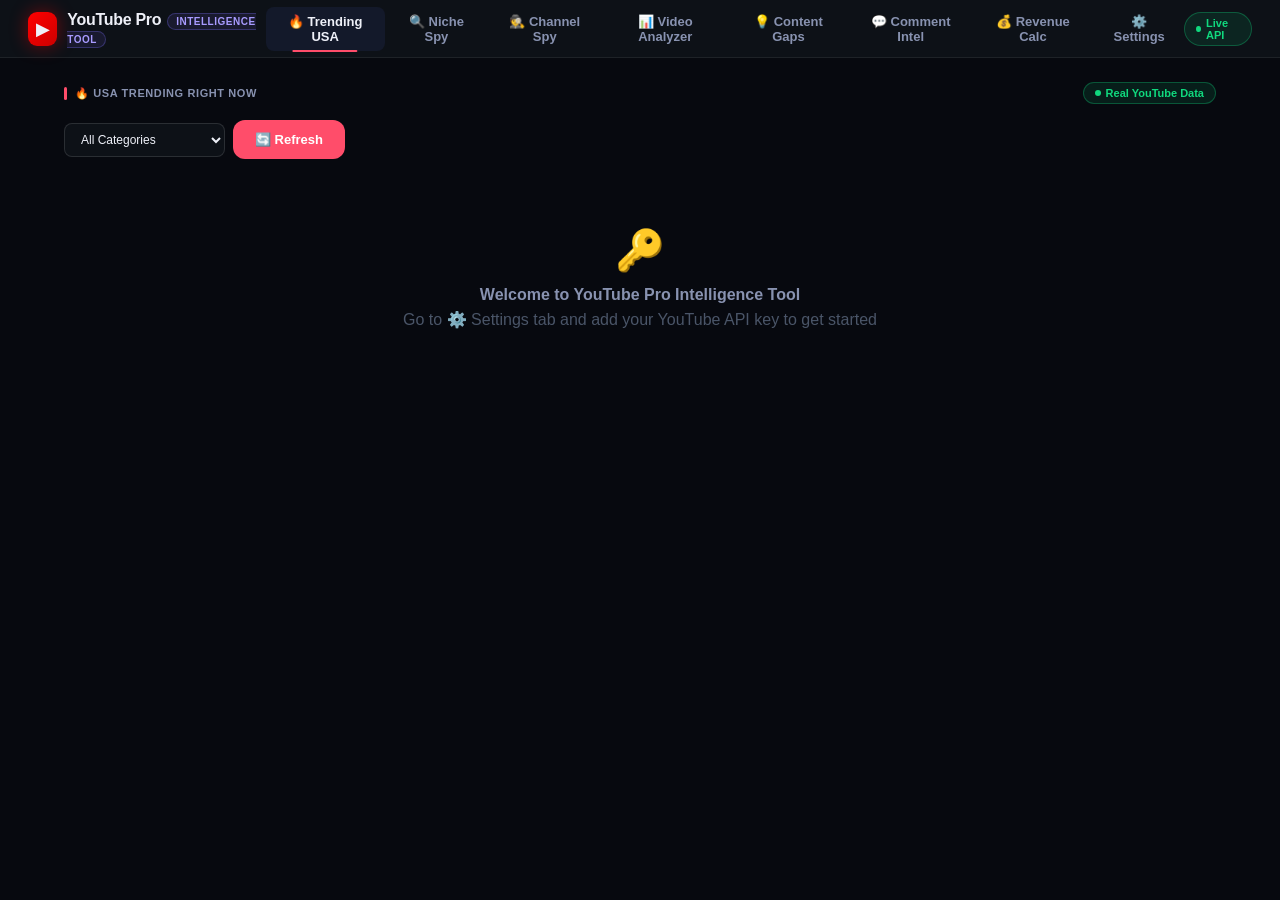
==== index.html @ 215b0b0b "Add files via upload" ====
<!DOCTYPE html>
<html lang="en">
<head>
<meta charset="UTF-8">
<meta name="viewport" content="width=device-width, initial-scale=1.0">
<title>YouTube Pro Intelligence Tool</title>
<style>
*{box-sizing:border-box;margin:0;padding:0;font-family:-apple-system,BlinkMacSystemFont,"Segoe UI",sans-serif}
:root{
--bg:#07090f;--bg2:#0d1117;--bg3:#13192a;--bg4:#1a2235;--bg5:#212b42;
--acc:#7c6dfa;--acc2:#a89bff;--accbg:rgba(124,109,250,.1);--accbdr:rgba(124,109,250,.3);
--grn:#10d97e;--grnbg:rgba(16,217,126,.1);--grnbdr:rgba(16,217,126,.3);
--yel:#f5a623;--yelbg:rgba(245,166,35,.1);--yelbdr:rgba(245,166,35,.3);
--red:#ff4d6a;--redbg:rgba(255,77,106,.1);--redbdr:rgba(255,77,106,.3);
--blu:#3d9eff;--blubg:rgba(61,158,255,.1);--bludbr:rgba(61,158,255,.3);
--pnk:#ff6eb4;--pnkbg:rgba(255,110,180,.1);--pnkbdr:rgba(255,110,180,.3);
--t1:#eef0f8;--t2:#8892b0;--t3:#4a5568;
--bdr:rgba(255,255,255,.07);--bdr2:rgba(255,255,255,.12);--bdr3:rgba(255,255,255,.18);
--r:8px;--r2:12px;--r3:16px;
}
body{background:var(--bg);color:var(--t1);min-height:100vh}
/* TOPBAR */
.topbar{background:var(--bg2);border-bottom:1px solid var(--bdr);padding:0 28px;display:flex;align-items:center;justify-content:space-between;height:58px;position:sticky;top:0;z-index:200}
.logo{display:flex;align-items:center;gap:10px}
.logo-ico{width:34px;height:34px;background:linear-gradient(135deg,#ff0000,#cc0000);border-radius:9px;display:flex;align-items:center;justify-content:center;font-size:18px;box-shadow:0 0 18px rgba(255,0,0,.4)}
.logo-name{font-size:16px;font-weight:700;letter-spacing:-.3px}
.logo-tag{font-size:10px;font-weight:700;color:var(--acc2);background:var(--accbg);border:1px solid var(--accbdr);padding:2px 8px;border-radius:20px;margin-left:6px;text-transform:uppercase;letter-spacing:.5px}
.nav{display:flex;gap:2px}
.ntab{background:transparent;border:none;color:var(--t2);padding:7px 16px;border-radius:var(--r);font-size:13px;font-weight:600;cursor:pointer;transition:all .2s;font-family:inherit;position:relative;display:flex;align-items:center;gap:6px}
.ntab:hover{color:var(--t1);background:var(--bg3)}
.ntab.on{color:var(--t1);background:var(--bg3)}
.ntab.on::after{content:"";position:absolute;bottom:-1px;left:50%;transform:translateX(-50%);width:55%;height:2px;border-radius:2px;background:var(--red)}
.tr{display:flex;align-items:center;gap:10px}
.live{display:flex;align-items:center;gap:5px;font-size:11px;font-weight:700;color:var(--grn);background:var(--grnbg);border:1px solid var(--grnbdr);padding:4px 11px;border-radius:20px}
.dot{width:6px;height:6px;background:var(--grn);border-radius:50%;animation:blink 2s infinite}
@keyframes blink{0%,100%{opacity:1}50%{opacity:.3}}
/* LAYOUT */
.main{max-width:1200px;margin:0 auto;padding:24px}
.pg{display:none}.pg.on{display:block}
/* INPUTS */
.inp-row{display:flex;gap:10px;margin-bottom:20px;flex-wrap:wrap}
.inp{flex:1;padding:12px 16px;background:var(--bg2);border:1px solid var(--bdr2);border-radius:var(--r2);color:var(--t1);font-size:14px;font-family:inherit;outline:none;min-width:200px;transition:border-color .2s}
.inp:focus{border-color:var(--accbdr);box-shadow:0 0 0 3px rgba(124,109,250,.1)}
.inp::placeholder{color:var(--t3)}
.btn{padding:12px 22px;border:none;border-radius:var(--r2);font-size:13px;font-weight:700;cursor:pointer;font-family:inherit;transition:all .2s;white-space:nowrap}
.btn-red{background:var(--red);color:#fff}
.btn-red:hover{opacity:.85;transform:translateY(-1px)}
.btn-grn{background:var(--grn);color:#000}
.btn-grn:hover{opacity:.85;transform:translateY(-1px)}
.btn-acc{background:var(--acc);color:#fff}
.btn-acc:hover{opacity:.85;transform:translateY(-1px)}
.btn-ghost{background:var(--bg3);color:var(--t2);border:1px solid var(--bdr2)}
.btn-ghost:hover{color:var(--t1);border-color:var(--bdr3)}
/* SECTION */
.shdr{display:flex;align-items:center;justify-content:space-between;margin-bottom:16px}
.stitle{font-size:11px;font-weight:700;color:var(--t2);text-transform:uppercase;letter-spacing:.6px;display:flex;align-items:center;gap:8px}
.stitle::before{content:"";width:3px;height:13px;background:var(--red);border-radius:2px;display:inline-block}
/* CARDS */
.grid{display:grid;grid-template-columns:repeat(auto-fill,minmax(300px,1fr));gap:14px}
.card{background:var(--bg2);border:1px solid var(--bdr);border-radius:var(--r3);padding:18px;transition:all .2s;position:relative;overflow:hidden}
.card::before{content:"";position:absolute;top:0;left:0;right:0;height:2px;background:linear-gradient(90deg,var(--red),transparent)}
.card:hover{border-color:var(--bdr2);transform:translateY(-2px);box-shadow:0 8px 32px rgba(0,0,0,.4)}
.card-thumb{width:100%;height:150px;object-fit:cover;border-radius:var(--r);margin-bottom:12px;border:1px solid var(--bdr)}
.card-title{font-size:14px;font-weight:600;color:var(--t1);line-height:1.45;margin-bottom:8px}
.card-channel{font-size:12px;color:var(--acc2);margin-bottom:10px;display:flex;align-items:center;gap:5px}
.pills{display:flex;gap:6px;flex-wrap:wrap;margin-bottom:10px}
.pill{font-size:11px;color:var(--t2);background:var(--bg3);border:1px solid var(--bdr);padding:3px 9px;border-radius:10px}
.score-row{display:flex;align-items:center;justify-content:space-between;margin-bottom:10px}
.score-badge{font-size:13px;font-weight:700;padding:4px 12px;border-radius:20px}
.sc-hot{background:var(--redbg);color:var(--red);border:1px solid var(--redbdr)}
.sc-warm{background:var(--yelbg);color:var(--yel);border:1px solid var(--yelbdr)}
.sc-good{background:var(--grnbg);color:var(--grn);border:1px solid var(--grnbdr)}
.card-actions{display:flex;gap:8px;flex-wrap:wrap}
.btn-sm{padding:7px 14px;border:none;border-radius:var(--r);font-size:11px;font-weight:700;cursor:pointer;font-family:inherit;text-decoration:none;display:inline-flex;align-items:center;gap:4px}
.bsm-red{background:var(--red);color:#fff}
.bsm-acc{background:var(--accbg);color:var(--acc2);border:1px solid var(--accbdr)}
.bsm-grn{background:var(--grnbg);color:var(--grn);border:1px solid var(--grnbdr)}
/* FILTERS */
.fbar{display:flex;gap:8px;margin-bottom:18px;flex-wrap:wrap;align-items:center}
.fsel{padding:8px 12px;background:var(--bg2);border:1px solid var(--bdr2);border-radius:var(--r);color:var(--t1);font-size:12px;font-family:inherit;cursor:pointer;outline:none}
.fc{background:var(--bg2);border:1px solid var(--bdr2);color:var(--t2);padding:7px 14px;border-radius:20px;font-size:12px;font-weight:500;cursor:pointer;font-family:inherit;transition:all .15s}
.fc.on{background:var(--redbg);border-color:var(--redbdr);color:var(--red);font-weight:700}
/* LOADING */
.loading{text-align:center;padding:60px 20px}
.spin{font-size:36px;display:inline-block;animation:spin 1s linear infinite;margin-bottom:14px}
@keyframes spin{from{transform:rotate(0)}to{transform:rotate(360deg)}}
.load-t{font-size:16px;font-weight:600;color:var(--acc2);margin-bottom:6px}
.load-s{font-size:13px;color:var(--t3)}
/* EMPTY */
.empty{text-align:center;padding:50px 20px;color:var(--t3)}
.em-i{font-size:40px;margin-bottom:12px}
.em-t{font-size:16px;font-weight:600;color:var(--t2);margin-bottom:6px}
/* DETAIL VIEW */
.detail{background:var(--bg2);border:1px solid var(--bdr);border-radius:var(--r3);padding:24px;margin-top:16px}
.detail-title{font-size:18px;font-weight:700;color:var(--t1);margin-bottom:16px;line-height:1.4}
.stat-grid{display:grid;grid-template-columns:repeat(auto-fill,minmax(140px,1fr));gap:10px;margin-bottom:20px}
.stat-box{background:var(--bg3);border:1px solid var(--bdr);border-radius:var(--r2);padding:14px;text-align:center}
.stat-val{font-size:22px;font-weight:700;color:var(--t1)}
.stat-lbl{font-size:11px;color:var(--t3);margin-top:3px}
.stat-tag{font-size:10px;font-weight:600;margin-top:5px}
.tg{color:var(--grn)}.ty{color:var(--yel)}.tr-c{color:var(--red)}.ta{color:var(--acc2)}
.section-box{background:var(--bg3);border:1px solid var(--bdr);border-radius:var(--r2);padding:16px;margin-bottom:14px}
.section-box h3{font-size:12px;font-weight:700;color:var(--t2);text-transform:uppercase;letter-spacing:.5px;margin-bottom:12px}
.tag-cloud{display:flex;flex-wrap:wrap;gap:6px}
.tag-item{font-size:11px;background:var(--accbg);color:var(--acc2);border:1px solid var(--accbdr);padding:3px 10px;border-radius:20px;cursor:pointer}
.tag-item:hover{background:var(--acc);color:#fff}
.insight-box{background:linear-gradient(135deg,var(--grnbg),var(--accbg));border:1px solid var(--grnbdr);border-radius:var(--r2);padding:16px;margin-bottom:14px}
.insight-box h3{font-size:12px;font-weight:700;color:var(--grn);text-transform:uppercase;letter-spacing:.5px;margin-bottom:10px}
.insight-item{font-size:13px;color:var(--t1);padding:5px 0;border-bottom:1px solid var(--bdr);display:flex;align-items:flex-start;gap:8px}
.insight-item:last-child{border-bottom:none}
/* COMP */
.comp-badge{font-size:12px;font-weight:700;padding:4px 12px;border-radius:20px}
.comp-low{background:var(--grnbg);color:var(--grn);border:1px solid var(--grnbdr)}
.comp-med{background:var(--yelbg);color:var(--yel);border:1px solid var(--yelbdr)}
.comp-high{background:var(--redbg);color:var(--red);border:1px solid var(--redbdr)}
/* GAP */
.gap-result{background:var(--bg2);border:1px solid var(--bdr);border-radius:var(--r3);padding:20px;margin-bottom:14px}
.gap-rec{font-size:14px;font-weight:600;color:var(--t1);padding:14px 16px;border-radius:var(--r2);margin-bottom:14px;line-height:1.6}
.gap-rec-ex{background:var(--grnbg);border:1px solid var(--grnbdr)}
.gap-rec-gd{background:var(--yelbg);border:1px solid var(--yelbdr)}
.gap-rec-ok{background:var(--redbg);border:1px solid var(--redbdr)}
/* REVENUE */
.rev-grid{display:grid;grid-template-columns:repeat(3,1fr);gap:12px;margin-bottom:16px}
.rev-card{background:var(--bg3);border:1px solid var(--bdr);border-radius:var(--r2);padding:16px;text-align:center}
.rev-platform{font-size:12px;color:var(--t2);margin-bottom:8px;font-weight:600}
.rev-amount{font-size:22px;font-weight:700;color:var(--t1)}
.rev-rpm{font-size:11px;color:var(--t3);margin-top:4px}
/* COMMENT */
.comment-item{background:var(--bg3);border:1px solid var(--bdr);border-radius:var(--r);padding:12px;margin-bottom:8px}
.comment-text{font-size:13px;color:var(--t1);line-height:1.5;margin-bottom:6px}
.comment-meta{font-size:11px;color:var(--t3);display:flex;align-items:center;gap:10px}
.sentiment-bar{height:8px;border-radius:4px;overflow:hidden;display:flex;gap:2px;margin-bottom:8px}
.sb-pos{background:var(--grn)}
.sb-shock{background:var(--yel)}
.sb-neg{background:var(--red)}
/* SETTINGS */
.scard{background:var(--bg2);border:1px solid var(--bdr);border-radius:var(--r2);padding:20px;margin-bottom:14px}
.scard-t{font-size:15px;font-weight:700;color:var(--t1);margin-bottom:16px;display:flex;align-items:center;gap:8px}
.slbl{font-size:11px;font-weight:700;color:var(--t3);text-transform:uppercase;letter-spacing:.4px;margin-bottom:5px}
.sg{margin-bottom:14px}
.sinp{width:100%;padding:10px 13px;background:var(--bg3);border:1px solid var(--bdr2);border-radius:var(--r);color:var(--t1);font-size:13px;font-family:inherit;outline:none;transition:border-color .15s}
.sinp:focus{border-color:var(--accbdr)}
.key-status{font-size:12px;padding:8px 12px;border-radius:var(--r);margin-top:8px;font-weight:600}
.ks-ok{background:var(--grnbg);color:var(--grn);border:1px solid var(--grnbdr)}
.ks-no{background:var(--redbg);color:var(--red);border:1px solid var(--redbdr)}
::-webkit-scrollbar{width:5px;height:5px}
::-webkit-scrollbar-track{background:var(--bg)}
::-webkit-scrollbar-thumb{background:var(--bg4);border-radius:3px}
</style>
</head>
<body>
<div class="topbar">
  <div class="logo">
    <div class="logo-ico">▶</div>
    <div><span class="logo-name">YouTube Pro</span><span class="logo-tag">Intelligence Tool</span></div>
  </div>
  <div class="nav">
    <button class="ntab on" onclick="ST('tr')">🔥 Trending USA</button>
    <button class="ntab" onclick="ST('ni')">🔍 Niche Spy</button>
    <button class="ntab" onclick="ST('ch')">🕵️ Channel Spy</button>
    <button class="ntab" onclick="ST('vi')">📊 Video Analyzer</button>
    <button class="ntab" onclick="ST('gp')">💡 Content Gaps</button>
    <button class="ntab" onclick="ST('cm')">💬 Comment Intel</button>
    <button class="ntab" onclick="ST('rv')">💰 Revenue Calc</button>
    <button class="ntab" onclick="ST('st')">⚙️ Settings</button>
  </div>
  <div class="tr">
    <div class="live"><span class="dot"></span>Live API</div>
  </div>
</div>

<div class="main">

<!-- TRENDING -->
<div class="pg on" id="tab-tr">
  <div class="shdr">
    <div class="stitle">🔥 USA Trending Right Now</div>
    <div class="live"><span class="dot"></span>Real YouTube Data</div>
  </div>
  <div class="fbar">
    <select class="fsel" id="tr-cat" onchange="loadTrending()">
      <option value="">All Categories</option>
      <option value="1">Film & Animation</option>
      <option value="2">Autos & Vehicles</option>
      <option value="10">Music</option>
      <option value="15">Pets & Animals</option>
      <option value="17">Sports</option>
      <option value="20">Gaming</option>
      <option value="22">People & Blogs</option>
      <option value="23">Comedy</option>
      <option value="24">Entertainment</option>
      <option value="25">News & Politics</option>
      <option value="26">Howto & Style</option>
      <option value="27">Education</option>
      <option value="28">Science & Tech</option>
      <option value="29">Nonprofits & Activism</option>
    </select>
    <button class="btn btn-red" onclick="loadTrending()">🔄 Refresh</button>
  </div>
  <div id="tr-results"><div class="empty"><div class="em-i">🔥</div><div class="em-t">Loading USA trending videos...</div></div></div>
</div>

<!-- NICHE SPY -->
<div class="pg" id="tab-ni">
  <div class="shdr"><div class="stitle">🔍 Niche Spy — Find Competition</div></div>
  <div class="inp-row">
    <input class="inp" id="ni-q" placeholder="Enter niche — e.g. lawn care, cake ASMR, dark psychology..." onkeypress="if(event.key==='Enter')loadNiche()">
    <select class="fsel" id="ni-days">
      <option value="15">Last 15 days</option>
      <option value="30" selected>Last 30 days</option>
      <option value="60">Last 60 days</option>
      <option value="90">Last 90 days</option>
    </select>
    <button class="btn btn-red" onclick="loadNiche()">🔍 Analyze Niche</button>
  </div>
  <div id="ni-results"><div class="empty"><div class="em-i">🔍</div><div class="em-t">Enter a niche to analyze</div><div class="em-s">See competition, avg views, top channels</div></div></div>
</div>

<!-- CHANNEL SPY -->
<div class="pg" id="tab-ch">
  <div class="shdr"><div class="stitle">🕵️ Channel Spy — Deep Analysis</div></div>
  <div class="inp-row">
    <input class="inp" id="ch-inp" placeholder="Channel @username or URL — e.g. @MrBeast or channel ID..." onkeypress="if(event.key==='Enter')loadChannel()">
    <button class="btn btn-red" onclick="loadChannel()">🕵️ Spy Channel</button>
  </div>
  <div id="ch-results"><div class="empty"><div class="em-i">🕵️</div><div class="em-t">Enter any YouTube channel</div><div class="em-s">Get full stats, top videos, weaknesses</div></div></div>
</div>

<!-- VIDEO ANALYZER -->
<div class="pg" id="tab-vi">
  <div class="shdr"><div class="stitle">📊 Video Analyzer — Deep Dive</div></div>
  <div class="inp-row">
    <input class="inp" id="vi-inp" placeholder="Paste YouTube video URL — youtube.com/watch?v=..." onkeypress="if(event.key==='Enter')loadVideo()">
    <button class="btn btn-red" onclick="loadVideo()">📊 Analyze Video</button>
  </div>
  <div id="vi-results"><div class="empty"><div class="em-i">📊</div><div class="em-t">Paste any YouTube video URL</div><div class="em-s">Get viral score, tags, blueprint to make better version</div></div></div>
</div>

<!-- CONTENT GAPS -->
<div class="pg" id="tab-gp">
  <div class="shdr"><div class="stitle">💡 Content Gap Finder</div></div>
  <div class="inp-row">
    <input class="inp" id="gp-q" placeholder="Search topic — e.g. how to fix dead lawn, ferrofluid art..." onkeypress="if(event.key==='Enter')loadGaps()">
    <button class="btn btn-grn" onclick="loadGaps()">💡 Find Gap</button>
  </div>
  <div id="gp-results"><div class="empty"><div class="em-i">💡</div><div class="em-t">Find gaps in any topic</div><div class="em-s">Discover low competition + high demand videos to make</div></div></div>
</div>

<!-- COMMENT INTEL -->
<div class="pg" id="tab-cm">
  <div class="shdr"><div class="stitle">💬 Comment Intelligence</div></div>
  <div class="inp-row">
    <input class="inp" id="cm-inp" placeholder="Paste YouTube video URL to analyze comments..." onkeypress="if(event.key==='Enter')loadComments()">
    <button class="btn btn-acc" onclick="loadComments()">💬 Analyze Comments</button>
  </div>
  <div id="cm-results"><div class="empty"><div class="em-i">💬</div><div class="em-t">Analyze any video comments</div><div class="em-s">Sentiment, demand score, what audience wants more of</div></div></div>
</div>

<!-- REVENUE CALC -->
<div class="pg" id="tab-rv">
  <div class="shdr"><div class="stitle">💰 Revenue Calculator</div></div>
  <div class="detail" style="margin-top:0">
    <div class="sg">
      <div class="slbl">Expected Views Per Video</div>
      <input class="sinp" type="number" id="rv-views" value="100000" oninput="calcRev()">
    </div>
    <div class="sg">
      <div class="slbl">Niche / Category</div>
      <select class="sinp" id="rv-niche" onchange="calcRev()">
        <option value="8">General / Entertainment ($8 RPM)</option>
        <option value="10">Food & Cooking ($10 RPM)</option>
        <option value="12">Health & Fitness ($12 RPM)</option>
        <option value="15">Technology ($15 RPM)</option>
        <option value="18">Education ($18 RPM)</option>
        <option value="22">Finance & Money ($22 RPM)</option>
        <option value="25">Business ($25 RPM)</option>
        <option value="6">Gaming ($6 RPM)</option>
        <option value="5">Music ($5 RPM)</option>
      </select>
    </div>
    <div class="sg">
      <div class="slbl">Videos Per Week</div>
      <input class="sinp" type="number" id="rv-freq" value="5" oninput="calcRev()">
    </div>
    <div id="rv-result"></div>
  </div>
</div>

<!-- SETTINGS -->
<div class="pg" id="tab-st">
  <div class="scard">
    <div class="scard-t">🔑 YouTube API Key</div>
    <div class="sg">
      <div class="slbl">YouTube Data API v3 Key</div>
      <input class="sinp" type="password" id="yt-key" placeholder="AIza...">
      <div id="key-status"></div>
    </div>
    <button class="btn btn-acc" onclick="saveKey()" style="width:100%;padding:11px">Save Key</button>
    <div style="font-size:11px;color:var(--t3);text-align:center;margin-top:10px">🔒 Key saved in your browser only</div>
  </div>
  <div class="scard">
    <div class="scard-t">ℹ️ How to Get API Key</div>
    <div style="font-size:13px;color:var(--t2);line-height:1.8">
      1. Go to <a href="https://console.cloud.google.com" target="_blank" style="color:var(--acc2)">console.cloud.google.com</a><br>
      2. Create new project<br>
      3. Enable "YouTube Data API v3"<br>
      4. Go to Credentials → Create API Key<br>
      5. Copy and paste above<br><br>
      <strong style="color:var(--grn)">Free quota: 10,000 units/day</strong>
    </div>
  </div>
</div>

</div>

<script>
// ── HELPERS ──────────────────────────────────────────
function getKey(){return localStorage.getItem('yt_pro_key')||'';}
function fmtV(n){if(n>=1000000)return(n/1000000).toFixed(1)+'M';if(n>=1000)return(n/1000).toFixed(1)+'K';return n.toString();}
function parseDur(d){const m=d.match(/PT(?:(\d+)H)?(?:(\d+)M)?(?:(\d+)S)?/)||[];return(parseInt(m[1]||0)*60)+parseInt(m[2]||0);}
function dAgo(ds){const d=Math.floor((new Date()-new Date(ds))/86400000);return d===0?'Today':d===1?'Yesterday':d+' days ago';}
function extractID(url){const m=url.match(/(?:v=|youtu\.be\/|shorts\/)([^&\n?#]+)/);return m?m[1]:url.trim();}
function extractChannel(inp){
  if(inp.includes('youtube.com/channel/'))return{type:'id',val:inp.split('channel/')[1].split('/')[0]};
  if(inp.includes('@'))return{type:'username',val:inp.includes('youtube.com')? inp.split('@')[1].split('/')[0] : inp.replace('@','')};
  return{type:'id',val:inp.trim()};
}
function scoreClass(s){return s>=85?'sc-hot':s>=65?'sc-warm':'sc-good';}
function compClass(c){return c==='LOW'||c==='VERY LOW'?'comp-low':c==='MEDIUM'?'comp-med':'comp-high';}

function loading(id,msg='Loading...'){
  document.getElementById(id).innerHTML=`<div class="loading"><div class="spin">⏳</div><div class="load-t">${msg}</div><div class="load-s">Fetching real YouTube data...</div></div>`;
}

// ── TAB SWITCH ──────────────────────────────────────
function ST(tab){
  document.querySelectorAll('.ntab').forEach(t=>t.classList.remove('on'));
  document.querySelectorAll('.pg').forEach(p=>p.classList.remove('on'));
  event.currentTarget.classList.add('on');
  document.getElementById('tab-'+tab).classList.add('on');
  if(tab==='tr')loadTrending();
  if(tab==='rv')calcRev();
  if(tab==='st')checkKey();
}

// ── TRENDING ──────────────────────────────────────
async function loadTrending(){
  const key=getKey();
  if(!key){document.getElementById('tr-results').innerHTML=`<div class="empty"><div class="em-i">🔑</div><div class="em-t">API Key needed</div><div class="em-s">Go to Settings tab and add your YouTube API key</div></div>`;return;}
  loading('tr-results','Loading USA trending videos...');
  const cat=document.getElementById('tr-cat').value;
  try{
    const r=await fetch(`/api/trending?category=${cat}&key=${key}`);
    const d=await r.json();
    if(d.error)throw new Error(d.error);
    renderVideos('tr-results',d.videos,'trending');
  }catch(e){
    document.getElementById('tr-results').innerHTML=`<div class="empty"><div class="em-i">❌</div><div class="em-t">Error</div><div class="em-s">${e.message}</div></div>`;
  }
}

function renderVideos(id,videos,mode){
  const c=document.getElementById(id);
  if(!videos?.length){c.innerHTML=`<div class="empty"><div class="em-i">😔</div><div class="em-t">No videos found</div></div>`;return;}
  
  c.innerHTML=`<div class="grid" id="${id}-grid"></div>`;
  const g=document.getElementById(`${id}-grid`);
  
  videos.forEach((v,i)=>{
    const views=v.views||0;
    const likes=v.likes||0;
    const dur=v.duration?parseDur(v.duration):v.duration||0;
    const lr=views>0?((likes/views)*100).toFixed(1):0;
    const score=v.score||calcScore(views,likes,dur,v.daysAgo||0);
    const sc=scoreClass(score);
    
    const el=document.createElement('div');
    el.className='card';
    el.innerHTML=`
      ${v.thumbnail?`<img class="card-thumb" src="${v.thumbnail}" onerror="this.style.display='none'" alt="">`:''}
      <div class="card-title">${v.title}</div>
      <div class="card-channel">📺 ${v.channel} ${v.daysAgo!==undefined?'&nbsp;·&nbsp; '+dAgo(v.publishedAt||new Date(Date.now()-v.daysAgo*86400000)):''}</div>
      <div class="pills">
        <div class="pill">👁 ${fmtV(views)}</div>
        <div class="pill">❤️ ${fmtV(likes)}</div>
        <div class="pill">📊 ${lr}% rate</div>
        ${dur>0?`<div class="pill">⏱ ${dur} min</div>`:''}
      </div>
      <div class="score-row">
        <div class="score-badge ${sc}">${score}/100 Viral Score</div>
        ${v.tags?.length?`<div style="font-size:10px;color:var(--t3)">${v.tags.length} tags</div>`:''}
      </div>
      <div class="card-actions">
        <a class="btn-sm bsm-red" href="${v.url}" target="_blank">▶ Watch</a>
        ${v.channelId?`<button class="btn-sm bsm-acc" onclick="spyChannel('${v.channelId}')">🕵️ Spy Channel</button>`:''}
        <button class="btn-sm bsm-grn" onclick="analyzeVideo('${v.url}')">📊 Analyze</button>
      </div>`;
    g.appendChild(el);
  });
}

function calcScore(v,l,m,d){
  let s=50;
  if(v>1000000)s+=20;else if(v>500000)s+=15;else if(v>100000)s+=10;else if(v>50000)s+=5;
  if(v>0&&l/v>0.05)s+=15;else if(v>0&&l/v>0.02)s+=8;
  if(d<=3)s+=15;else if(d<=7)s+=10;else if(d<=14)s+=5;
  if(m>=8&&m<=35)s+=5;
  return Math.min(99,s);
}

// ── NICHE SPY ──────────────────────────────────────
async function loadNiche(){
  const key=getKey();const q=document.getElementById('ni-q').value.trim();
  if(!key){alert('Add API key in Settings first!');return;}
  if(!q){alert('Enter a niche to analyze');return;}
  loading('ni-results',`Analyzing niche: "${q}"...`);
  const days=document.getElementById('ni-days').value;
  try{
    const r=await fetch(`/api/niche?q=${encodeURIComponent(q)}&days=${days}&key=${key}`);
    const d=await r.json();
    if(d.error)throw new Error(d.error);
    renderNiche('ni-results',d,q);
  }catch(e){
    document.getElementById('ni-results').innerHTML=`<div class="empty"><div class="em-i">❌</div><div class="em-t">${e.message}</div></div>`;
  }
}

function renderNiche(id,data,q){
  const c=document.getElementById(id);
  const s=data.stats;
  const compClass2=s.compLevel==='LOW'?'comp-low':s.compLevel==='MEDIUM'?'comp-med':'comp-high';
  
  c.innerHTML=`
    <div class="detail" style="margin-bottom:20px">
      <div class="detail-title">🔍 Niche Analysis: "${q}"</div>
      <div class="stat-grid">
        <div class="stat-box"><div class="stat-val">${s.totalVideos}</div><div class="stat-lbl">Videos Found</div><div class="stat-tag ta">In selected period</div></div>
        <div class="stat-box"><div class="stat-val">${fmtV(s.avgViews)}</div><div class="stat-lbl">Avg Views</div><div class="stat-tag tg">Per video</div></div>
        <div class="stat-box"><div class="stat-val">${fmtV(s.avgVph)}</div><div class="stat-lbl">Avg VPH</div><div class="stat-tag ty">Views per hour</div></div>
        <div class="stat-box"><div class="stat-val">${fmtV(s.topViews)}</div><div class="stat-lbl">Top Video Views</div><div class="stat-tag tr-c">Best performer</div></div>
      </div>
      <div style="display:flex;align-items:center;gap:12px;margin-bottom:16px">
        <div>Competition Level: <span class="comp-badge ${compClass2}">${s.compLevel}</span></div>
        <div style="font-size:13px;color:var(--t2)">Top channel: <strong style="color:var(--acc2)">${s.topChannel}</strong></div>
      </div>
      <div class="insight-box">
        <h3>💡 AI Insight</h3>
        ${s.compLevel==='LOW'||s.compLevel==='VERY LOW'?
          `<div class="insight-item">✅ LOW competition — excellent time to enter this niche!</div>
           <div class="insight-item">🔥 Average ${fmtV(s.avgViews)} views per video — strong demand exists</div>
           <div class="insight-item">🎯 Make 3-5 videos on this topic — you can dominate easily</div>`:
          s.compLevel==='MEDIUM'?
          `<div class="insight-item">⚠️ Medium competition — you need a unique angle</div>
           <div class="insight-item">📊 Study top videos carefully before making yours</div>
           <div class="insight-item">💡 Find a sub-niche with less competition</div>`:
          `<div class="insight-item">❌ HIGH competition — difficult to rank organically</div>
           <div class="insight-item">💡 Try more specific sub-niche instead</div>
           <div class="insight-item">📈 Only enter if you have unique value to offer</div>`
        }
      </div>
    </div>
    <div class="shdr"><div class="stitle">Top Videos in This Niche</div></div>
    <div class="grid" id="ni-vids"></div>`;
  
  const g=document.getElementById('ni-vids');
  data.videos.forEach(v=>{
    const sc=scoreClass(calcScore(v.views,v.likes,parseDur(v.duration||'PT5M'),v.daysAgo));
    const el=document.createElement('div');
    el.className='card';
    el.innerHTML=`
      ${v.thumbnail?`<img class="card-thumb" src="${v.thumbnail}" onerror="this.style.display='none'" alt="">`:''}
      <div class="card-title">${v.title}</div>
      <div class="card-channel">📺 ${v.channel} &nbsp;·&nbsp; ${dAgo(v.publishedAt)}</div>
      <div class="pills">
        <div class="pill">👁 ${fmtV(v.views)}</div>
        <div class="pill">❤️ ${v.likeRatio}% rate</div>
        <div class="pill">⚡ ${fmtV(v.vph)} VPH</div>
      </div>
      <div class="card-actions">
        <a class="btn-sm bsm-red" href="${v.url}" target="_blank">▶ Watch</a>
        <button class="btn-sm bsm-acc" onclick="spyChannel('${v.channelId}')">🕵️ Channel</button>
        <button class="btn-sm bsm-grn" onclick="analyzeVideo('${v.url}')">📊 Analyze</button>
      </div>`;
    g.appendChild(el);
  });
}

// ── CHANNEL SPY ──────────────────────────────────────
async function loadChannel(){
  const key=getKey();const inp=document.getElementById('ch-inp').value.trim();
  if(!key){alert('Add API key in Settings first!');return;}
  if(!inp){alert('Enter channel username or URL');return;}
  loading('ch-results','Spying on channel...');
  const ch=extractChannel(inp);
  try{
    const r=await fetch(`/api/channel?${ch.type}=${encodeURIComponent(ch.val)}&key=${key}`);
    const d=await r.json();
    if(d.error)throw new Error(d.error);
    renderChannel('ch-results',d);
  }catch(e){
    document.getElementById('ch-results').innerHTML=`<div class="empty"><div class="em-i">❌</div><div class="em-t">${e.message}</div></div>`;
  }
}

function spyChannel(id){
  document.querySelectorAll('.ntab').forEach(t=>t.classList.remove('on'));
  document.querySelectorAll('.pg').forEach(p=>p.classList.remove('on'));
  document.querySelectorAll('.ntab')[2].classList.add('on');
  document.getElementById('tab-ch').classList.add('on');
  document.getElementById('ch-inp').value=id;
  loadChannel();
}

function renderChannel(id,data){
  const c=document.getElementById(id);
  const ch=data.channel;
  const avgV=ch.avgViewsPerVideo;
  
  c.innerHTML=`
    <div class="detail" style="margin-bottom:20px">
      <div style="display:flex;align-items:center;gap:16px;margin-bottom:20px">
        ${ch.thumbnail?`<img src="${ch.thumbnail}" style="width:80px;height:80px;border-radius:50%;border:2px solid var(--redbdr)" onerror="this.style.display='none'" alt="">`:''}
        <div>
          <div style="font-size:22px;font-weight:700;color:var(--t1)">${ch.name}</div>
          <div style="font-size:13px;color:var(--t3);margin-top:4px">${ch.country} &nbsp;·&nbsp; Since ${new Date(ch.createdAt).getFullYear()}</div>
          <a href="${ch.url}" target="_blank" style="font-size:12px;color:var(--acc2);margin-top:4px;display:inline-block">View Channel →</a>
        </div>
      </div>
      <div class="stat-grid">
        <div class="stat-box"><div class="stat-val">${fmtV(ch.subs)}</div><div class="stat-lbl">Subscribers</div></div>
        <div class="stat-box"><div class="stat-val">${fmtV(ch.totalViews)}</div><div class="stat-lbl">Total Views</div></div>
        <div class="stat-box"><div class="stat-val">${ch.videoCount}</div><div class="stat-lbl">Videos</div></div>
        <div class="stat-box"><div class="stat-val">${fmtV(avgV)}</div><div class="stat-lbl">Avg Views/Video</div></div>
      </div>
      ${ch.keywords?`
      <div class="section-box">
        <h3>🔑 Channel Keywords</h3>
        <div class="tag-cloud">${ch.keywords.split(',').filter(Boolean).map(k=>`<span class="tag-item" onclick="searchNiche('${k.trim()}')">${k.trim()}</span>`).join('')}</div>
      </div>`:''}
      <div class="insight-box">
        <h3>💡 Competitor Intelligence</h3>
        <div class="insight-item">📊 Views/Subs ratio: ${ch.subs>0?((ch.totalViews/ch.subs)).toFixed(0):0}x — ${ch.totalViews/ch.subs>50?'Very engaged audience':'Normal engagement'}</div>
        <div class="insight-item">🎯 Avg ${fmtV(avgV)} views per video — ${avgV>ch.subs*0.1?'Above average performance':'Below subscriber average'}</div>
        <div class="insight-item">💡 Study their top 3 videos to find what works in this niche</div>
        <div class="insight-item">🚀 Make similar content with better title and thumbnail</div>
      </div>
    </div>
    <div class="shdr"><div class="stitle">Top Performing Videos</div></div>
    <div class="grid" id="ch-vids"></div>`;
  
  const g=document.getElementById('ch-vids');
  data.topVideos.forEach(v=>{
    const el=document.createElement('div');
    el.className='card';
    el.innerHTML=`
      ${v.thumbnail?`<img class="card-thumb" src="${v.thumbnail}" onerror="this.style.display='none'" alt="">`:''}
      <div class="card-title">${v.title}</div>
      <div class="card-channel">${dAgo(v.publishedAt||new Date())} &nbsp;·&nbsp; ${v.likeRatio}% like rate</div>
      <div class="pills">
        <div class="pill">👁 ${fmtV(v.views)}</div>
        <div class="pill">❤️ ${fmtV(v.likes)}</div>
        ${v.duration?`<div class="pill">⏱ ${parseDur(v.duration)} min</div>`:''}
      </div>
      ${v.tags?.length?`<div style="font-size:11px;color:var(--t3);margin-bottom:10px">Tags: ${v.tags.slice(0,5).join(', ')}</div>`:''}
      <div class="card-actions">
        <a class="btn-sm bsm-red" href="${v.url}" target="_blank">▶ Watch</a>
        <button class="btn-sm bsm-grn" onclick="analyzeVideo('${v.url}')">📊 Analyze</button>
        <button class="btn-sm bsm-acc" onclick="findGap('${v.title.split(' ').slice(0,4).join(' ')}')">💡 Find Gap</button>
      </div>`;
    g.appendChild(el);
  });
}

// ── VIDEO ANALYZER ──────────────────────────────────────
async function loadVideo(){
  const key=getKey();const inp=document.getElementById('vi-inp').value.trim();
  if(!key){alert('Add API key in Settings first!');return;}
  if(!inp){alert('Enter video URL');return;}
  loading('vi-results','Analyzing video...');
  const vid=extractID(inp);
  try{
    const r=await fetch(`/api/video?id=${vid}&key=${key}`);
    const d=await r.json();
    if(d.error)throw new Error(d.error);
    renderVideo('vi-results',d.video);
  }catch(e){
    document.getElementById('vi-results').innerHTML=`<div class="empty"><div class="em-i">❌</div><div class="em-t">${e.message}</div></div>`;
  }
}

function analyzeVideo(url){
  document.querySelectorAll('.ntab').forEach(t=>t.classList.remove('on'));
  document.querySelectorAll('.pg').forEach(p=>p.classList.remove('on'));
  document.querySelectorAll('.ntab')[3].classList.add('on');
  document.getElementById('tab-vi').classList.add('on');
  document.getElementById('vi-inp').value=url;
  loadVideo();
}

function renderVideo(id,v){
  const c=document.getElementById(id);
  const sc=scoreClass(v.score);
  
  const titleWords=v.title.toLowerCase().split(' ');
  const hasNumber=/\d/.test(v.title);
  const titleLen=v.title.length;
  
  c.innerHTML=`
    <div class="detail">
      ${v.thumbnail?`<img src="${v.thumbnail}" style="width:100%;max-height:300px;object-fit:cover;border-radius:var(--r2);margin-bottom:20px;border:1px solid var(--bdr)" onerror="this.style.display='none'" alt="">`:''}
      <div class="detail-title">${v.title}</div>
      <div style="font-size:13px;color:var(--acc2);margin-bottom:16px">📺 ${v.channel} &nbsp;·&nbsp; <a href="${v.url}" target="_blank" style="color:var(--red)">Watch Video →</a></div>
      
      <div class="stat-grid">
        <div class="stat-box"><div class="stat-val">${fmtV(v.views)}</div><div class="stat-lbl">Total Views</div><div class="stat-tag tg">Real data</div></div>
        <div class="stat-box"><div class="stat-val">${fmtV(v.likes)}</div><div class="stat-lbl">Likes</div><div class="stat-tag ${v.likeRatio>4?'tg':'ty'}">${v.likeRatio}% rate</div></div>
        <div class="stat-box"><div class="stat-val">${fmtV(v.comments)}</div><div class="stat-lbl">Comments</div><div class="stat-tag ta">${v.commentRatio}% rate</div></div>
        <div class="stat-box"><div class="stat-val">${fmtV(v.vph)}</div><div class="stat-lbl">Views/Hour</div><div class="stat-tag ty">VPH</div></div>
        <div class="stat-box"><div class="stat-val">${v.duration} min</div><div class="stat-lbl">Duration</div></div>
        <div class="stat-box"><div class="stat-val">${dAgo(v.publishedAt)}</div><div class="stat-lbl">Published</div></div>
      </div>
      
      <div style="display:flex;align-items:center;gap:12px;margin-bottom:16px">
        <div class="score-badge ${sc}" style="font-size:18px;padding:8px 20px">${v.score}/100 Viral Score</div>
      </div>
      
      ${v.tags?.length?`
      <div class="section-box">
        <h3>🏷️ Tags Used (${v.tags.length} total) — Click to steal</h3>
        <div class="tag-cloud">${v.tags.map(t=>`<span class="tag-item" onclick="searchNiche('${t}')">${t}</span>`).join('')}</div>
      </div>`:''}
      
      <div class="insight-box">
        <h3>📋 Video Blueprint — How to Make Better Version</h3>
        <div class="insight-item">📝 Title length: ${titleLen} chars — ${titleLen<60?'Good length':'Might be too long'}</div>
        <div class="insight-item">🔢 Has numbers in title: ${hasNumber?'✅ Yes — works well':'❌ No — add a number for better CTR'}</div>
        <div class="insight-item">⏱️ Duration: ${v.duration} min — ${v.duration>=8&&v.duration<=20?'✅ Sweet spot for YouTube':'Consider adjusting length'}</div>
        <div class="insight-item">📊 Like ratio: ${v.likeRatio}% — ${v.likeRatio>5?'🔥 Excellent engagement':'Average engagement'}</div>
        <div class="insight-item">💬 Comment ratio: ${v.commentRatio}% — ${v.commentRatio>0.5?'High discussion':'Normal discussion'}</div>
        <div class="insight-item">🎯 To beat this: Better thumbnail + first 30 seconds hook + ${v.tags?.[0]||'same'} topic with unique angle</div>
      </div>
      
      <div class="card-actions" style="margin-top:4px">
        <button class="btn btn-grn" onclick="findGap('${v.title.split(' ').slice(0,5).join(' ')}')">💡 Find Content Gap</button>
        <button class="btn btn-acc" onclick="loadCommentsByID('${v.id}')">💬 Analyze Comments</button>
        <button class="btn btn-ghost" onclick="spyChannel('${v.channelId}')">🕵️ Spy Channel</button>
      </div>
    </div>`;
}

// ── CONTENT GAPS ──────────────────────────────────────
async function loadGaps(){
  const key=getKey();const q=document.getElementById('gp-q').value.trim();
  if(!key){alert('Add API key in Settings first!');return;}
  if(!q){alert('Enter a topic to find gaps');return;}
  loading('gp-results',`Finding gaps for: "${q}"...`);
  try{
    const r=await fetch(`/api/gaps?q=${encodeURIComponent(q)}&key=${key}`);
    const d=await r.json();
    if(d.error)throw new Error(d.error);
    renderGaps('gp-results',d,q);
  }catch(e){
    document.getElementById('gp-results').innerHTML=`<div class="empty"><div class="em-i">❌</div><div class="em-t">${e.message}</div></div>`;
  }
}

function findGap(q){
  document.querySelectorAll('.ntab').forEach(t=>t.classList.remove('on'));
  document.querySelectorAll('.pg').forEach(p=>p.classList.remove('on'));
  document.querySelectorAll('.ntab')[4].classList.add('on');
  document.getElementById('tab-gp').classList.add('on');
  document.getElementById('gp-q').value=q;
  loadGaps();
}

function renderGaps(id,data,q){
  const c=document.getElementById(id);
  const recClass=data.opportunity==='EXCELLENT'?'gap-rec-ex':data.opportunity==='GOOD'?'gap-rec-gd':'gap-rec-ok';
  const compClass2=compClass(data.compLevel);
  
  c.innerHTML=`
    <div class="gap-result">
      <div style="display:flex;align-items:center;gap:12px;margin-bottom:16px">
        <div>
          <div style="font-size:18px;font-weight:700;color:var(--t1)">Topic: "${q}"</div>
          <div style="font-size:13px;color:var(--t3);margin-top:4px">${data.totalResults.toLocaleString()} videos found in last 90 days</div>
        </div>
        <div class="comp-badge ${compClass2}" style="font-size:14px;padding:8px 16px;flex-shrink:0">${data.compLevel}</div>
      </div>
      <div class="gap-rec ${recClass}">${data.recommendation}</div>
      <div class="stat-grid">
        <div class="stat-box"><div class="stat-val">${data.totalResults.toLocaleString()}</div><div class="stat-lbl">Total Videos</div></div>
        <div class="stat-box"><div class="stat-val">${fmtV(data.avgViews)}</div><div class="stat-lbl">Avg Views</div></div>
        <div class="stat-box"><div class="stat-val">${data.compLevel}</div><div class="stat-lbl">Competition</div></div>
        <div class="stat-box"><div class="stat-val">${data.opportunity}</div><div class="stat-lbl">Opportunity</div></div>
      </div>
    </div>
    <div class="shdr"><div class="stitle">Top Videos in This Topic</div></div>
    <div class="grid" id="gp-vids"></div>`;
  
  const g=document.getElementById('gp-vids');
  data.topVideos.forEach(v=>{
    const el=document.createElement('div');
    el.className='card';
    el.innerHTML=`
      ${v.thumbnail?`<img class="card-thumb" src="${v.thumbnail}" onerror="this.style.display='none'" alt="">`:''}
      <div class="card-title">${v.title}</div>
      <div class="card-channel">📺 ${v.channel} &nbsp;·&nbsp; ${dAgo(v.publishedAt)}</div>
      <div class="pills"><div class="pill">👁 ${fmtV(v.views)}</div><div class="pill">❤️ ${fmtV(v.likes)}</div></div>
      <div class="card-actions">
        <a class="btn-sm bsm-red" href="${v.url}" target="_blank">▶ Watch</a>
        <button class="btn-sm bsm-grn" onclick="analyzeVideo('${v.url}')">📊 Analyze</button>
      </div>`;
    g.appendChild(el);
  });
}

// ── COMMENTS ──────────────────────────────────────
async function loadComments(){
  const key=getKey();const inp=document.getElementById('cm-inp').value.trim();
  if(!key){alert('Add API key in Settings first!');return;}
  if(!inp){alert('Enter video URL');return;}
  const vid=extractID(inp);
  await loadCommentsByID(vid);
}

async function loadCommentsByID(vid){
  const key=getKey();
  loading('cm-results','Analyzing comments...');
  try{
    const r=await fetch(`/api/comments?id=${vid}&key=${key}`);
    const d=await r.json();
    if(d.error)throw new Error(d.error);
    renderComments('cm-results',d);
  }catch(e){
    document.getElementById('cm-results').innerHTML=`<div class="empty"><div class="em-i">❌</div><div class="em-t">${e.message}</div></div>`;
  }
}

function renderComments(id,data){
  const c=document.getElementById(id);
  const a=data.analysis;
  const total=a.sentiment.positive+a.sentiment.negative+a.sentiment.shock||100;
  
  c.innerHTML=`
    <div class="detail" style="margin-bottom:20px">
      <div class="detail-title">💬 Comment Intelligence Report</div>
      <div class="stat-grid">
        <div class="stat-box"><div class="stat-val">${a.total}</div><div class="stat-lbl">Comments Analyzed</div></div>
        <div class="stat-box"><div class="stat-val">${a.moreCount}</div><div class="stat-lbl">Want More</div><div class="stat-tag ${a.demandLevel==='HIGH'?'tg':'ty'}">${a.demandLevel} demand</div></div>
        <div class="stat-box"><div class="stat-val">${a.viralSignal}</div><div class="stat-lbl">Viral Signal</div></div>
        <div class="stat-box"><div class="stat-val">${a.sentiment.positive}%</div><div class="stat-lbl">Positive</div><div class="stat-tag tg">Love it</div></div>
      </div>
      <div class="section-box">
        <h3>😊 Sentiment Breakdown</h3>
        <div class="sentiment-bar" style="margin-bottom:10px">
          <div class="sb-pos" style="width:${a.sentiment.positive}%"></div>
          <div class="sb-shock" style="width:${a.sentiment.shock}%"></div>
          <div class="sb-neg" style="width:${a.sentiment.negative}%"></div>
        </div>
        <div style="display:flex;gap:16px;font-size:12px">
          <span style="color:var(--grn)">✅ Positive: ${a.sentiment.positive}%</span>
          <span style="color:var(--yel)">😮 Shocked: ${a.sentiment.shock}%</span>
          <span style="color:var(--red)">❌ Negative: ${a.sentiment.negative}%</span>
        </div>
      </div>
      <div class="section-box">
        <h3>🔥 Most Used Words</h3>
        <div class="tag-cloud">${a.topWords.map(w=>`<span class="tag-item">${w.word} (${w.count})</span>`).join('')}</div>
      </div>
      <div class="insight-box">
        <h3>💡 What This Means</h3>
        <div class="insight-item">${a.demandLevel==='HIGH'?'🔥 HIGH demand — people clearly want more of this content!':a.demandLevel==='MEDIUM'?'✅ Moderate demand — good opportunity':'💡 Low demand signal — audience is passive'}</div>
        <div class="insight-item">${a.viralSignal==='STRONG'?'⚡ STRONG viral signal — comments show shock/amazement':'📊 Moderate viral potential based on comment analysis'}</div>
        <div class="insight-item">🎯 Make a video on this same topic — ${a.moreCount} people already asked for more</div>
      </div>
    </div>
    <div class="shdr"><div class="stitle">Top Comments</div></div>
    <div id="cm-list"></div>`;
  
  const cl=document.getElementById('cm-list');
  data.comments.forEach(cm=>{
    const d=document.createElement('div');
    d.className='comment-item';
    d.innerHTML=`<div class="comment-text">${cm.text.substring(0,200)}</div><div class="comment-meta"><span>${cm.author}</span><span>❤️ ${cm.likes}</span></div>`;
    cl.appendChild(d);
  });
}

// ── REVENUE ──────────────────────────────────────
function calcRev(){
  const views=parseInt(document.getElementById('rv-views').value)||0;
  const rpm=parseInt(document.getElementById('rv-niche').value)||8;
  const freq=parseInt(document.getElementById('rv-freq').value)||1;
  
  const perVideo=Math.round(views*rpm/1000);
  const perWeek=perVideo*freq;
  const perMonth=perWeek*4;
  const perYear=perMonth*12;
  
  document.getElementById('rv-result').innerHTML=`
    <div class="rev-grid">
      <div class="rev-card"><div class="rev-platform">Per Video</div><div class="rev-amount">$${perVideo.toLocaleString()}</div><div class="rev-rpm">RPM $${rpm}</div></div>
      <div class="rev-card"><div class="rev-platform">Per Week (${freq} videos)</div><div class="rev-amount">$${perWeek.toLocaleString()}</div><div class="rev-rpm">${freq} videos/week</div></div>
      <div class="rev-card"><div class="rev-platform">Per Month</div><div class="rev-amount">$${perMonth.toLocaleString()}</div><div class="rev-rpm">Estimated</div></div>
    </div>
    <div class="insight-box">
      <h3>💰 Revenue Projection</h3>
      <div class="insight-item">📅 Monthly: <strong style="color:var(--grn)">$${perMonth.toLocaleString()}</strong></div>
      <div class="insight-item">📅 Yearly: <strong style="color:var(--grn)">$${perYear.toLocaleString()}</strong></div>
      <div class="insight-item">💡 This is AdSense only — sponsorships can add 2-5x more</div>
      <div class="insight-item">🎯 Finance niche pays highest RPM ($22-25) in USA</div>
    </div>`;
}

// ── SETTINGS ──────────────────────────────────────
function saveKey(){
  const k=document.getElementById('yt-key').value.trim();
  if(!k){alert('Enter API key first');return;}
  localStorage.setItem('yt_pro_key',k);
  checkKey();
  alert('✅ API Key saved!');
}

function checkKey(){
  const k=getKey();
  const el=document.getElementById('key-status');
  if(!el)return;
  if(k){
    el.innerHTML=`<div class="key-status ks-ok">✅ API Key is set and ready</div>`;
    document.getElementById('yt-key').value=k;
  } else {
    el.innerHTML=`<div class="key-status ks-no">❌ No API key — add one above</div>`;
  }
}

function searchNiche(q){
  document.querySelectorAll('.ntab').forEach(t=>t.classList.remove('on'));
  document.querySelectorAll('.pg').forEach(p=>p.classList.remove('on'));
  document.querySelectorAll('.ntab')[1].classList.add('on');
  document.getElementById('tab-ni').classList.add('on');
  document.getElementById('ni-q').value=q;
  loadNiche();
}

window.onload=function(){
  checkKey();
  if(getKey())loadTrending();
  else{
    document.getElementById('tr-results').innerHTML=`<div class="empty"><div class="em-i">🔑</div><div class="em-t">Welcome to YouTube Pro Intelligence Tool</div><div class="em-s">Go to ⚙️ Settings tab and add your YouTube API key to get started</div></div>`;
  }
};
</script>
</body>
</html>
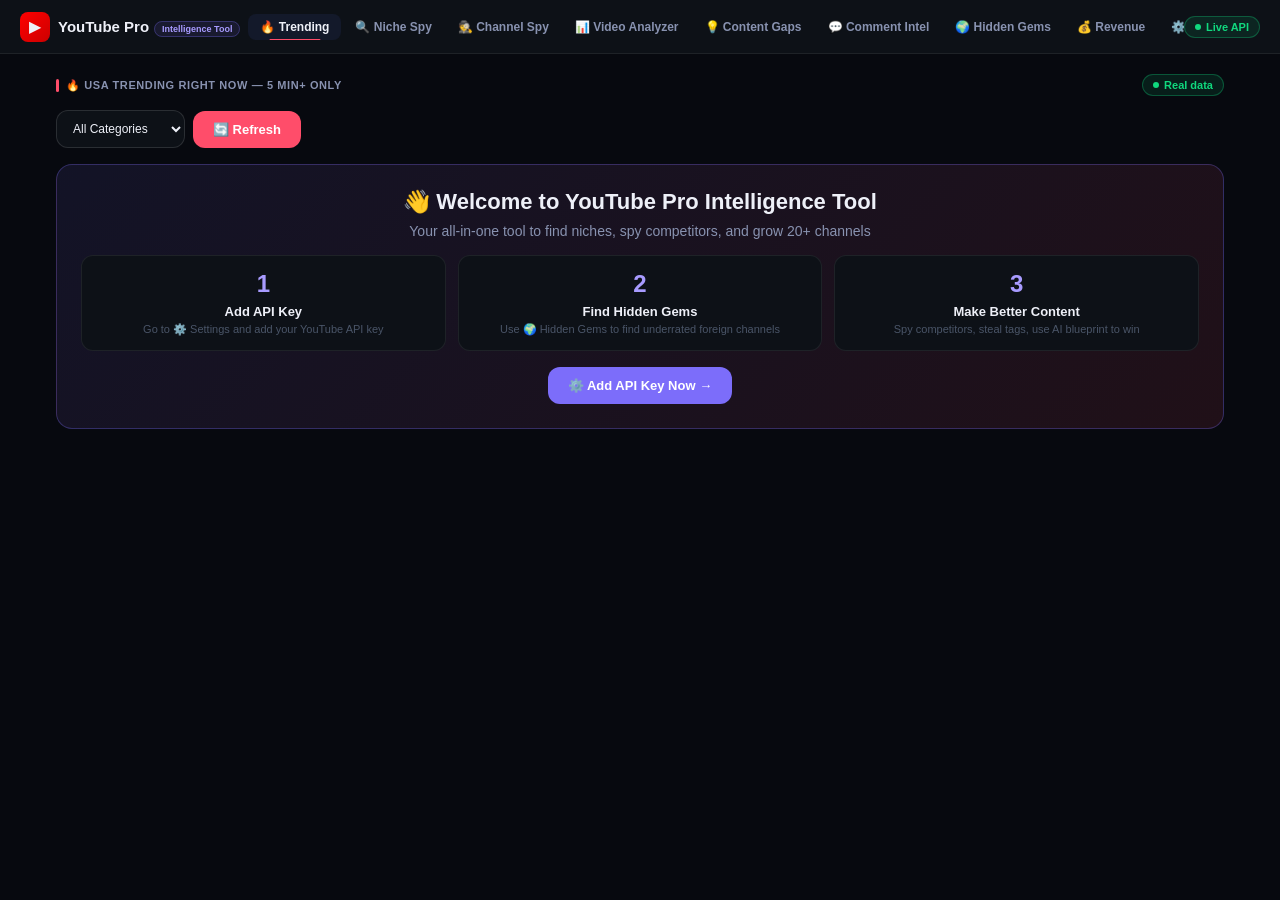
==== commit e17878fd: "Update index.html" ====
--- a/index.html
+++ b/index.html
@@ -7,145 +7,192 @@
 <style>
 *{box-sizing:border-box;margin:0;padding:0;font-family:-apple-system,BlinkMacSystemFont,"Segoe UI",sans-serif}
 :root{
---bg:#07090f;--bg2:#0d1117;--bg3:#13192a;--bg4:#1a2235;--bg5:#212b42;
+--bg:#07090f;--bg2:#0d1117;--bg3:#13192a;--bg4:#1a2235;
 --acc:#7c6dfa;--acc2:#a89bff;--accbg:rgba(124,109,250,.1);--accbdr:rgba(124,109,250,.3);
 --grn:#10d97e;--grnbg:rgba(16,217,126,.1);--grnbdr:rgba(16,217,126,.3);
 --yel:#f5a623;--yelbg:rgba(245,166,35,.1);--yelbdr:rgba(245,166,35,.3);
 --red:#ff4d6a;--redbg:rgba(255,77,106,.1);--redbdr:rgba(255,77,106,.3);
 --blu:#3d9eff;--blubg:rgba(61,158,255,.1);--bludbr:rgba(61,158,255,.3);
---pnk:#ff6eb4;--pnkbg:rgba(255,110,180,.1);--pnkbdr:rgba(255,110,180,.3);
 --t1:#eef0f8;--t2:#8892b0;--t3:#4a5568;
 --bdr:rgba(255,255,255,.07);--bdr2:rgba(255,255,255,.12);--bdr3:rgba(255,255,255,.18);
 --r:8px;--r2:12px;--r3:16px;
 }
 body{background:var(--bg);color:var(--t1);min-height:100vh}
 /* TOPBAR */
-.topbar{background:var(--bg2);border-bottom:1px solid var(--bdr);padding:0 28px;display:flex;align-items:center;justify-content:space-between;height:58px;position:sticky;top:0;z-index:200}
-.logo{display:flex;align-items:center;gap:10px}
-.logo-ico{width:34px;height:34px;background:linear-gradient(135deg,#ff0000,#cc0000);border-radius:9px;display:flex;align-items:center;justify-content:center;font-size:18px;box-shadow:0 0 18px rgba(255,0,0,.4)}
-.logo-name{font-size:16px;font-weight:700;letter-spacing:-.3px}
-.logo-tag{font-size:10px;font-weight:700;color:var(--acc2);background:var(--accbg);border:1px solid var(--accbdr);padding:2px 8px;border-radius:20px;margin-left:6px;text-transform:uppercase;letter-spacing:.5px}
-.nav{display:flex;gap:2px}
-.ntab{background:transparent;border:none;color:var(--t2);padding:7px 16px;border-radius:var(--r);font-size:13px;font-weight:600;cursor:pointer;transition:all .2s;font-family:inherit;position:relative;display:flex;align-items:center;gap:6px}
+.topbar{background:var(--bg2);border-bottom:1px solid var(--bdr);padding:0 20px;display:flex;align-items:center;justify-content:space-between;height:54px;position:sticky;top:0;z-index:200;overflow-x:auto}
+.logo{display:flex;align-items:center;gap:8px;flex-shrink:0}
+.logo-ico{width:30px;height:30px;background:linear-gradient(135deg,#ff0000,#cc0000);border-radius:8px;display:flex;align-items:center;justify-content:center;font-size:16px}
+.logo-name{font-size:15px;font-weight:700}
+.logo-tag{font-size:9px;font-weight:700;color:var(--acc2);background:var(--accbg);border:1px solid var(--accbdr);padding:2px 7px;border-radius:20px;margin-left:5px;white-space:nowrap}
+.nav{display:flex;gap:2px;overflow-x:auto;padding:0 8px}
+.nav::-webkit-scrollbar{height:0}
+.ntab{background:transparent;border:none;color:var(--t2);padding:6px 12px;border-radius:var(--r);font-size:12px;font-weight:600;cursor:pointer;white-space:nowrap;font-family:inherit;position:relative;display:flex;align-items:center;gap:5px;transition:all .2s}
 .ntab:hover{color:var(--t1);background:var(--bg3)}
 .ntab.on{color:var(--t1);background:var(--bg3)}
 .ntab.on::after{content:"";position:absolute;bottom:-1px;left:50%;transform:translateX(-50%);width:55%;height:2px;border-radius:2px;background:var(--red)}
-.tr{display:flex;align-items:center;gap:10px}
-.live{display:flex;align-items:center;gap:5px;font-size:11px;font-weight:700;color:var(--grn);background:var(--grnbg);border:1px solid var(--grnbdr);padding:4px 11px;border-radius:20px}
+.live{display:flex;align-items:center;gap:5px;font-size:11px;font-weight:700;color:var(--grn);background:var(--grnbg);border:1px solid var(--grnbdr);padding:4px 10px;border-radius:20px;flex-shrink:0}
 .dot{width:6px;height:6px;background:var(--grn);border-radius:50%;animation:blink 2s infinite}
 @keyframes blink{0%,100%{opacity:1}50%{opacity:.3}}
 /* LAYOUT */
-.main{max-width:1200px;margin:0 auto;padding:24px}
+.main{max-width:1200px;margin:0 auto;padding:20px 16px}
 .pg{display:none}.pg.on{display:block}
+/* WELCOME */
+.welcome{background:linear-gradient(135deg,var(--accbg),var(--redbg));border:1px solid var(--accbdr);border-radius:var(--r3);padding:24px;margin-bottom:20px;text-align:center}
+.welcome h2{font-size:22px;font-weight:700;color:var(--t1);margin-bottom:8px}
+.welcome p{font-size:14px;color:var(--t2);margin-bottom:16px}
+.welcome-steps{display:grid;grid-template-columns:repeat(3,1fr);gap:12px;margin-bottom:16px}
+.ws{background:var(--bg2);border:1px solid var(--bdr);border-radius:var(--r2);padding:14px;text-align:center}
+.ws-num{font-size:24px;font-weight:700;color:var(--acc2);margin-bottom:6px}
+.ws-title{font-size:13px;font-weight:600;color:var(--t1);margin-bottom:4px}
+.ws-sub{font-size:11px;color:var(--t3)}
 /* INPUTS */
-.inp-row{display:flex;gap:10px;margin-bottom:20px;flex-wrap:wrap}
-.inp{flex:1;padding:12px 16px;background:var(--bg2);border:1px solid var(--bdr2);border-radius:var(--r2);color:var(--t1);font-size:14px;font-family:inherit;outline:none;min-width:200px;transition:border-color .2s}
+.inp-row{display:flex;gap:10px;margin-bottom:18px;flex-wrap:wrap}
+.inp{flex:1;padding:11px 14px;background:var(--bg2);border:1px solid var(--bdr2);border-radius:var(--r2);color:var(--t1);font-size:13px;font-family:inherit;outline:none;min-width:180px;transition:border-color .2s}
 .inp:focus{border-color:var(--accbdr);box-shadow:0 0 0 3px rgba(124,109,250,.1)}
 .inp::placeholder{color:var(--t3)}
-.btn{padding:12px 22px;border:none;border-radius:var(--r2);font-size:13px;font-weight:700;cursor:pointer;font-family:inherit;transition:all .2s;white-space:nowrap}
-.btn-red{background:var(--red);color:#fff}
-.btn-red:hover{opacity:.85;transform:translateY(-1px)}
-.btn-grn{background:var(--grn);color:#000}
-.btn-grn:hover{opacity:.85;transform:translateY(-1px)}
-.btn-acc{background:var(--acc);color:#fff}
-.btn-acc:hover{opacity:.85;transform:translateY(-1px)}
-.btn-ghost{background:var(--bg3);color:var(--t2);border:1px solid var(--bdr2)}
-.btn-ghost:hover{color:var(--t1);border-color:var(--bdr3)}
+.btn{padding:11px 20px;border:none;border-radius:var(--r2);font-size:13px;font-weight:700;cursor:pointer;font-family:inherit;transition:all .2s;white-space:nowrap}
+.btn-red{background:var(--red);color:#fff}.btn-red:hover{opacity:.85;transform:translateY(-1px)}
+.btn-grn{background:var(--grn);color:#000}.btn-grn:hover{opacity:.85;transform:translateY(-1px)}
+.btn-acc{background:var(--acc);color:#fff}.btn-acc:hover{opacity:.85;transform:translateY(-1px)}
+.btn-ghost{background:var(--bg3);color:var(--t2);border:1px solid var(--bdr2)}.btn-ghost:hover{color:var(--t1)}
+.fsel{padding:10px 12px;background:var(--bg2);border:1px solid var(--bdr2);border-radius:var(--r2);color:var(--t1);font-size:12px;font-family:inherit;cursor:pointer;outline:none}
 /* SECTION */
-.shdr{display:flex;align-items:center;justify-content:space-between;margin-bottom:16px}
-.stitle{font-size:11px;font-weight:700;color:var(--t2);text-transform:uppercase;letter-spacing:.6px;display:flex;align-items:center;gap:8px}
+.shdr{display:flex;align-items:center;justify-content:space-between;margin-bottom:14px}
+.stitle{font-size:11px;font-weight:700;color:var(--t2);text-transform:uppercase;letter-spacing:.6px;display:flex;align-items:center;gap:7px}
 .stitle::before{content:"";width:3px;height:13px;background:var(--red);border-radius:2px;display:inline-block}
-/* CARDS */
-.grid{display:grid;grid-template-columns:repeat(auto-fill,minmax(300px,1fr));gap:14px}
-.card{background:var(--bg2);border:1px solid var(--bdr);border-radius:var(--r3);padding:18px;transition:all .2s;position:relative;overflow:hidden}
+/* CARDS GRID */
+.grid{display:grid;grid-template-columns:repeat(auto-fill,minmax(290px,1fr));gap:14px}
+.card{background:var(--bg2);border:1px solid var(--bdr);border-radius:var(--r3);padding:16px;transition:all .2s;position:relative;overflow:hidden}
 .card::before{content:"";position:absolute;top:0;left:0;right:0;height:2px;background:linear-gradient(90deg,var(--red),transparent)}
-.card:hover{border-color:var(--bdr2);transform:translateY(-2px);box-shadow:0 8px 32px rgba(0,0,0,.4)}
-.card-thumb{width:100%;height:150px;object-fit:cover;border-radius:var(--r);margin-bottom:12px;border:1px solid var(--bdr)}
-.card-title{font-size:14px;font-weight:600;color:var(--t1);line-height:1.45;margin-bottom:8px}
-.card-channel{font-size:12px;color:var(--acc2);margin-bottom:10px;display:flex;align-items:center;gap:5px}
-.pills{display:flex;gap:6px;flex-wrap:wrap;margin-bottom:10px}
-.pill{font-size:11px;color:var(--t2);background:var(--bg3);border:1px solid var(--bdr);padding:3px 9px;border-radius:10px}
-.score-row{display:flex;align-items:center;justify-content:space-between;margin-bottom:10px}
-.score-badge{font-size:13px;font-weight:700;padding:4px 12px;border-radius:20px}
-.sc-hot{background:var(--redbg);color:var(--red);border:1px solid var(--redbdr)}
-.sc-warm{background:var(--yelbg);color:var(--yel);border:1px solid var(--yelbdr)}
-.sc-good{background:var(--grnbg);color:var(--grn);border:1px solid var(--grnbdr)}
-.card-actions{display:flex;gap:8px;flex-wrap:wrap}
-.btn-sm{padding:7px 14px;border:none;border-radius:var(--r);font-size:11px;font-weight:700;cursor:pointer;font-family:inherit;text-decoration:none;display:inline-flex;align-items:center;gap:4px}
-.bsm-red{background:var(--red);color:#fff}
-.bsm-acc{background:var(--accbg);color:var(--acc2);border:1px solid var(--accbdr)}
-.bsm-grn{background:var(--grnbg);color:var(--grn);border:1px solid var(--grnbdr)}
-/* FILTERS */
-.fbar{display:flex;gap:8px;margin-bottom:18px;flex-wrap:wrap;align-items:center}
-.fsel{padding:8px 12px;background:var(--bg2);border:1px solid var(--bdr2);border-radius:var(--r);color:var(--t1);font-size:12px;font-family:inherit;cursor:pointer;outline:none}
-.fc{background:var(--bg2);border:1px solid var(--bdr2);color:var(--t2);padding:7px 14px;border-radius:20px;font-size:12px;font-weight:500;cursor:pointer;font-family:inherit;transition:all .15s}
-.fc.on{background:var(--redbg);border-color:var(--redbdr);color:var(--red);font-weight:700}
+.card:hover{border-color:var(--bdr2);transform:translateY(-2px);box-shadow:0 8px 28px rgba(0,0,0,.4)}
+.card-thumb{width:100%;height:145px;object-fit:cover;border-radius:var(--r);margin-bottom:11px;border:1px solid var(--bdr)}
+.card-title{font-size:13px;font-weight:600;color:var(--t1);line-height:1.45;margin-bottom:7px}
+.card-ch{font-size:11px;color:var(--acc2);margin-bottom:9px}
+.pills{display:flex;gap:5px;flex-wrap:wrap;margin-bottom:10px}
+.pill{font-size:11px;color:var(--t2);background:var(--bg3);border:1px solid var(--bdr);padding:3px 8px;border-radius:10px}
+.pill-grn{background:var(--grnbg);color:var(--grn);border-color:var(--grnbdr)}
+.pill-red{background:var(--redbg);color:var(--red);border-color:var(--redbdr)}
+.pill-yel{background:var(--yelbg);color:var(--yel);border-color:var(--yelbdr)}
+.card-acts{display:flex;gap:7px;flex-wrap:wrap}
+.bsm{padding:7px 13px;border:none;border-radius:var(--r);font-size:11px;font-weight:700;cursor:pointer;font-family:inherit;text-decoration:none;display:inline-flex;align-items:center;gap:4px;transition:opacity .15s}
+.bsm-red{background:var(--red);color:#fff}.bsm-red:hover{opacity:.85}
+.bsm-acc{background:var(--accbg);color:var(--acc2);border:1px solid var(--accbdr)}.bsm-acc:hover{background:var(--acc);color:#fff}
+.bsm-grn{background:var(--grnbg);color:var(--grn);border:1px solid var(--grnbdr)}.bsm-grn:hover{background:var(--grn);color:#000}
+.bsm-copy{background:var(--bg3);color:var(--t2);border:1px solid var(--bdr2)}.bsm-copy:hover{color:var(--t1)}
 /* LOADING */
 .loading{text-align:center;padding:60px 20px}
-.spin{font-size:36px;display:inline-block;animation:spin 1s linear infinite;margin-bottom:14px}
+.spin{font-size:34px;display:inline-block;animation:spin 1s linear infinite;margin-bottom:12px}
 @keyframes spin{from{transform:rotate(0)}to{transform:rotate(360deg)}}
-.load-t{font-size:16px;font-weight:600;color:var(--acc2);margin-bottom:6px}
-.load-s{font-size:13px;color:var(--t3)}
+.load-t{font-size:15px;font-weight:600;color:var(--acc2);margin-bottom:5px}
+.load-s{font-size:12px;color:var(--t3)}
 /* EMPTY */
 .empty{text-align:center;padding:50px 20px;color:var(--t3)}
-.em-i{font-size:40px;margin-bottom:12px}
-.em-t{font-size:16px;font-weight:600;color:var(--t2);margin-bottom:6px}
-/* DETAIL VIEW */
-.detail{background:var(--bg2);border:1px solid var(--bdr);border-radius:var(--r3);padding:24px;margin-top:16px}
-.detail-title{font-size:18px;font-weight:700;color:var(--t1);margin-bottom:16px;line-height:1.4}
-.stat-grid{display:grid;grid-template-columns:repeat(auto-fill,minmax(140px,1fr));gap:10px;margin-bottom:20px}
-.stat-box{background:var(--bg3);border:1px solid var(--bdr);border-radius:var(--r2);padding:14px;text-align:center}
-.stat-val{font-size:22px;font-weight:700;color:var(--t1)}
-.stat-lbl{font-size:11px;color:var(--t3);margin-top:3px}
-.stat-tag{font-size:10px;font-weight:600;margin-top:5px}
-.tg{color:var(--grn)}.ty{color:var(--yel)}.tr-c{color:var(--red)}.ta{color:var(--acc2)}
-.section-box{background:var(--bg3);border:1px solid var(--bdr);border-radius:var(--r2);padding:16px;margin-bottom:14px}
-.section-box h3{font-size:12px;font-weight:700;color:var(--t2);text-transform:uppercase;letter-spacing:.5px;margin-bottom:12px}
+.em-i{font-size:38px;margin-bottom:10px}
+.em-t{font-size:15px;font-weight:600;color:var(--t2);margin-bottom:5px}
+.em-s{font-size:12px}
+/* DETAIL */
+.detail{background:var(--bg2);border:1px solid var(--bdr);border-radius:var(--r3);padding:20px;margin-bottom:16px}
+.detail-t{font-size:17px;font-weight:700;color:var(--t1);margin-bottom:14px;line-height:1.4}
+.stat-grid{display:grid;grid-template-columns:repeat(auto-fill,minmax(130px,1fr));gap:9px;margin-bottom:16px}
+.sbox{background:var(--bg3);border:1px solid var(--bdr);border-radius:var(--r2);padding:12px;text-align:center}
+.sv{font-size:21px;font-weight:700;color:var(--t1)}
+.sl{font-size:10px;color:var(--t3);margin-top:3px}
+.st{font-size:9px;font-weight:600;margin-top:4px}
+.tg{color:var(--grn)}.ty{color:var(--yel)}.ta{color:var(--acc2)}.tr-c{color:var(--red)}
+.sec-box{background:var(--bg3);border:1px solid var(--bdr);border-radius:var(--r2);padding:14px;margin-bottom:12px}
+.sec-box h3{font-size:11px;font-weight:700;color:var(--t2);text-transform:uppercase;letter-spacing:.5px;margin-bottom:10px}
+.ins-box{background:linear-gradient(135deg,var(--grnbg),var(--accbg));border:1px solid var(--grnbdr);border-radius:var(--r2);padding:14px;margin-bottom:12px}
+.ins-box h3{font-size:11px;font-weight:700;color:var(--grn);text-transform:uppercase;letter-spacing:.5px;margin-bottom:9px}
+.ins-item{font-size:13px;color:var(--t1);padding:5px 0;border-bottom:1px solid var(--bdr);display:flex;align-items:flex-start;gap:7px}
+.ins-item:last-child{border-bottom:none}
+/* TAGS */
 .tag-cloud{display:flex;flex-wrap:wrap;gap:6px}
-.tag-item{font-size:11px;background:var(--accbg);color:var(--acc2);border:1px solid var(--accbdr);padding:3px 10px;border-radius:20px;cursor:pointer}
+.tag-item{font-size:11px;background:var(--accbg);color:var(--acc2);border:1px solid var(--accbdr);padding:3px 10px;border-radius:20px;cursor:pointer;transition:all .15s}
 .tag-item:hover{background:var(--acc);color:#fff}
-.insight-box{background:linear-gradient(135deg,var(--grnbg),var(--accbg));border:1px solid var(--grnbdr);border-radius:var(--r2);padding:16px;margin-bottom:14px}
-.insight-box h3{font-size:12px;font-weight:700;color:var(--grn);text-transform:uppercase;letter-spacing:.5px;margin-bottom:10px}
-.insight-item{font-size:13px;color:var(--t1);padding:5px 0;border-bottom:1px solid var(--bdr);display:flex;align-items:flex-start;gap:8px}
-.insight-item:last-child{border-bottom:none}
+/* SCORE */
+.score-badge{font-size:13px;font-weight:700;padding:5px 14px;border-radius:20px;display:inline-block}
+.sb-hot{background:var(--redbg);color:var(--red);border:1px solid var(--redbdr)}
+.sb-warm{background:var(--yelbg);color:var(--yel);border:1px solid var(--yelbdr)}
+.sb-good{background:var(--grnbg);color:var(--grn);border:1px solid var(--grnbdr)}
 /* COMP */
 .comp-badge{font-size:12px;font-weight:700;padding:4px 12px;border-radius:20px}
-.comp-low{background:var(--grnbg);color:var(--grn);border:1px solid var(--grnbdr)}
-.comp-med{background:var(--yelbg);color:var(--yel);border:1px solid var(--yelbdr)}
-.comp-high{background:var(--redbg);color:var(--red);border:1px solid var(--redbdr)}
+.comp-vl{background:var(--grnbg);color:var(--grn);border:1px solid var(--grnbdr)}
+.comp-l{background:var(--grnbg);color:var(--grn);border:1px solid var(--grnbdr)}
+.comp-m{background:var(--yelbg);color:var(--yel);border:1px solid var(--yelbdr)}
+.comp-h{background:var(--redbg);color:var(--red);border:1px solid var(--redbdr)}
+/* SENTIMENT */
+.sent-bar{height:8px;border-radius:4px;overflow:hidden;display:flex;gap:2px;margin-bottom:8px}
+.sb-pos{background:var(--grn)}.sb-shock{background:var(--yel)}.sb-neg{background:var(--red)}
+/* COMMENT */
+.com-item{background:var(--bg3);border:1px solid var(--bdr);border-radius:var(--r);padding:11px;margin-bottom:7px}
+.com-text{font-size:12px;color:var(--t1);line-height:1.5;margin-bottom:5px}
+.com-meta{font-size:10px;color:var(--t3);display:flex;gap:10px}
 /* GAP */
-.gap-result{background:var(--bg2);border:1px solid var(--bdr);border-radius:var(--r3);padding:20px;margin-bottom:14px}
 .gap-rec{font-size:14px;font-weight:600;color:var(--t1);padding:14px 16px;border-radius:var(--r2);margin-bottom:14px;line-height:1.6}
-.gap-rec-ex{background:var(--grnbg);border:1px solid var(--grnbdr)}
-.gap-rec-gd{background:var(--yelbg);border:1px solid var(--yelbdr)}
-.gap-rec-ok{background:var(--redbg);border:1px solid var(--redbdr)}
+.gr-ex{background:var(--grnbg);border:1px solid var(--grnbdr)}
+.gr-gd{background:var(--yelbg);border:1px solid var(--yelbdr)}
+.gr-ok{background:var(--redbg);border:1px solid var(--redbdr)}
 /* REVENUE */
-.rev-grid{display:grid;grid-template-columns:repeat(3,1fr);gap:12px;margin-bottom:16px}
-.rev-card{background:var(--bg3);border:1px solid var(--bdr);border-radius:var(--r2);padding:16px;text-align:center}
-.rev-platform{font-size:12px;color:var(--t2);margin-bottom:8px;font-weight:600}
-.rev-amount{font-size:22px;font-weight:700;color:var(--t1)}
-.rev-rpm{font-size:11px;color:var(--t3);margin-top:4px}
-/* COMMENT */
-.comment-item{background:var(--bg3);border:1px solid var(--bdr);border-radius:var(--r);padding:12px;margin-bottom:8px}
-.comment-text{font-size:13px;color:var(--t1);line-height:1.5;margin-bottom:6px}
-.comment-meta{font-size:11px;color:var(--t3);display:flex;align-items:center;gap:10px}
-.sentiment-bar{height:8px;border-radius:4px;overflow:hidden;display:flex;gap:2px;margin-bottom:8px}
-.sb-pos{background:var(--grn)}
-.sb-shock{background:var(--yel)}
-.sb-neg{background:var(--red)}
+.rev-grid{display:grid;grid-template-columns:repeat(3,1fr);gap:10px;margin-bottom:14px}
+.rev-card{background:var(--bg3);border:1px solid var(--bdr);border-radius:var(--r2);padding:14px;text-align:center}
+.rev-plat{font-size:11px;color:var(--t2);margin-bottom:7px;font-weight:600}
+.rev-amt{font-size:20px;font-weight:700;color:var(--t1)}
+.rev-rpm{font-size:10px;color:var(--t3);margin-top:3px}
+/* HIDDEN GEMS */
+.gem-card{background:var(--bg2);border:1px solid var(--grnbdr);border-radius:var(--r3);padding:18px;margin-bottom:14px;position:relative;overflow:hidden}
+.gem-card::before{content:"";position:absolute;top:0;left:0;right:0;height:3px;background:linear-gradient(90deg,var(--grn),var(--acc),transparent)}
+.gem-header{display:flex;align-items:center;gap:12px;margin-bottom:14px}
+.gem-avatar{width:50px;height:50px;border-radius:50%;border:2px solid var(--grnbdr);object-fit:cover}
+.gem-avatar-placeholder{width:50px;height:50px;border-radius:50%;background:var(--grnbg);border:2px solid var(--grnbdr);display:flex;align-items:center;justify-content:center;font-size:20px;flex-shrink:0}
+.gem-ch-name{font-size:16px;font-weight:700;color:var(--t1);margin-bottom:3px}
+.gem-ch-meta{font-size:12px;color:var(--t3)}
+.gem-badge{font-size:11px;font-weight:700;padding:3px 10px;border-radius:20px;background:var(--grnbg);color:var(--grn);border:1px solid var(--grnbdr);margin-left:auto;flex-shrink:0}
+.gem-videos{display:grid;grid-template-columns:repeat(auto-fill,minmax(200px,1fr));gap:8px;margin-bottom:14px}
+.gem-video{background:var(--bg3);border:1px solid var(--bdr);border-radius:var(--r);padding:10px}
+.gem-v-title{font-size:11px;color:var(--t1);margin-bottom:6px;line-height:1.4;font-weight:500}
+.gem-v-views{font-size:13px;font-weight:700;color:var(--grn)}
+.gem-v-days{font-size:10px;color:var(--t3);margin-top:2px}
+.gem-insight{background:linear-gradient(135deg,rgba(16,217,126,.08),rgba(124,109,250,.08));border:1px solid var(--grnbdr);border-radius:var(--r2);padding:12px;margin-bottom:12px}
+.gem-insight h4{font-size:11px;font-weight:700;color:var(--grn);text-transform:uppercase;letter-spacing:.4px;margin-bottom:8px}
+.gem-acts{display:flex;gap:8px;flex-wrap:wrap}
+.lang-grid{display:grid;grid-template-columns:repeat(auto-fill,minmax(140px,1fr));gap:8px;margin-bottom:18px}
+.lang-btn{background:var(--bg2);border:1px solid var(--bdr2);border-radius:var(--r2);padding:12px;text-align:center;cursor:pointer;transition:all .2s;font-family:inherit}
+.lang-btn:hover{border-color:var(--grnbdr);background:var(--grnbg)}
+.lang-btn.sel{border-color:var(--grn);background:var(--grnbg)}
+.lang-flag{font-size:24px;display:block;margin-bottom:5px}
+.lang-name{font-size:12px;font-weight:600;color:var(--t1)}
+.lang-rpm{font-size:10px;color:var(--t3);margin-top:2px}
+/* AI BOX */
+.ai-box{background:linear-gradient(135deg,var(--accbg),rgba(168,155,255,.05));border:1px solid var(--accbdr);border-radius:var(--r2);padding:14px;margin-bottom:12px}
+.ai-box h3{font-size:11px;font-weight:700;color:var(--acc2);text-transform:uppercase;letter-spacing:.5px;margin-bottom:10px;display:flex;align-items:center;gap:6px}
+.ai-item{font-size:13px;color:var(--t1);padding:5px 0;border-bottom:1px solid var(--bdr);display:flex;align-items:flex-start;gap:8px}
+.ai-item:last-child{border-bottom:none}
+.ai-label{font-size:10px;font-weight:700;color:var(--acc2);text-transform:uppercase;min-width:80px;flex-shrink:0;margin-top:2px}
 /* SETTINGS */
-.scard{background:var(--bg2);border:1px solid var(--bdr);border-radius:var(--r2);padding:20px;margin-bottom:14px}
-.scard-t{font-size:15px;font-weight:700;color:var(--t1);margin-bottom:16px;display:flex;align-items:center;gap:8px}
+.scard{background:var(--bg2);border:1px solid var(--bdr);border-radius:var(--r2);padding:18px;margin-bottom:12px}
+.scard-t{font-size:14px;font-weight:700;color:var(--t1);margin-bottom:14px;display:flex;align-items:center;gap:7px}
 .slbl{font-size:11px;font-weight:700;color:var(--t3);text-transform:uppercase;letter-spacing:.4px;margin-bottom:5px}
-.sg{margin-bottom:14px}
-.sinp{width:100%;padding:10px 13px;background:var(--bg3);border:1px solid var(--bdr2);border-radius:var(--r);color:var(--t1);font-size:13px;font-family:inherit;outline:none;transition:border-color .15s}
+.sg{margin-bottom:12px}
+.sinp{width:100%;padding:9px 12px;background:var(--bg3);border:1px solid var(--bdr2);border-radius:var(--r);color:var(--t1);font-size:13px;font-family:inherit;outline:none;transition:border-color .15s}
 .sinp:focus{border-color:var(--accbdr)}
-.key-status{font-size:12px;padding:8px 12px;border-radius:var(--r);margin-top:8px;font-weight:600}
-.ks-ok{background:var(--grnbg);color:var(--grn);border:1px solid var(--grnbdr)}
-.ks-no{background:var(--redbg);color:var(--red);border:1px solid var(--redbdr)}
+.ks-ok{background:var(--grnbg);color:var(--grn);border:1px solid var(--grnbdr);padding:8px 12px;border-radius:var(--r);font-size:12px;font-weight:600;margin-top:8px}
+.ks-no{background:var(--redbg);color:var(--red);border:1px solid var(--redbdr);padding:8px 12px;border-radius:var(--r);font-size:12px;font-weight:600;margin-top:8px}
+/* FILTERS BAR */
+.fbar{display:flex;gap:8px;margin-bottom:16px;flex-wrap:wrap;align-items:center}
+.fc{background:var(--bg2);border:1px solid var(--bdr2);color:var(--t2);padding:6px 13px;border-radius:20px;font-size:11px;font-weight:500;cursor:pointer;font-family:inherit;transition:all .15s}
+.fc.on{background:var(--redbg);border-color:var(--redbdr);color:var(--red);font-weight:700}
+/* COPY TOAST */
+.toast{position:fixed;bottom:20px;right:20px;background:var(--grn);color:#000;padding:10px 18px;border-radius:var(--r);font-size:13px;font-weight:700;z-index:9999;opacity:0;transition:opacity .3s;pointer-events:none}
+.toast.show{opacity:1}
 ::-webkit-scrollbar{width:5px;height:5px}
 ::-webkit-scrollbar-track{background:var(--bg)}
 ::-webkit-scrollbar-thumb{background:var(--bg4);border-radius:3px}
+@media(max-width:600px){
+  .stat-grid{grid-template-columns:repeat(2,1fr)}
+  .rev-grid{grid-template-columns:repeat(2,1fr)}
+  .welcome-steps{grid-template-columns:1fr}
+  .gem-videos{grid-template-columns:1fr}
+}
 </style>
 </head>
 <body>
@@ -155,18 +202,17 @@
     <div><span class="logo-name">YouTube Pro</span><span class="logo-tag">Intelligence Tool</span></div>
   </div>
   <div class="nav">
-    <button class="ntab on" onclick="ST('tr')">🔥 Trending USA</button>
-    <button class="ntab" onclick="ST('ni')">🔍 Niche Spy</button>
-    <button class="ntab" onclick="ST('ch')">🕵️ Channel Spy</button>
-    <button class="ntab" onclick="ST('vi')">📊 Video Analyzer</button>
-    <button class="ntab" onclick="ST('gp')">💡 Content Gaps</button>
-    <button class="ntab" onclick="ST('cm')">💬 Comment Intel</button>
-    <button class="ntab" onclick="ST('rv')">💰 Revenue Calc</button>
-    <button class="ntab" onclick="ST('st')">⚙️ Settings</button>
-  </div>
-  <div class="tr">
-    <div class="live"><span class="dot"></span>Live API</div>
-  </div>
+    <button class="ntab on" onclick="ST('tr',this)">🔥 Trending</button>
+    <button class="ntab" onclick="ST('ni',this)">🔍 Niche Spy</button>
+    <button class="ntab" onclick="ST('ch',this)">🕵️ Channel Spy</button>
+    <button class="ntab" onclick="ST('vi',this)">📊 Video Analyzer</button>
+    <button class="ntab" onclick="ST('gp',this)">💡 Content Gaps</button>
+    <button class="ntab" onclick="ST('cm',this)">💬 Comment Intel</button>
+    <button class="ntab" onclick="ST('hg',this)">🌍 Hidden Gems</button>
+    <button class="ntab" onclick="ST('rv',this)">💰 Revenue</button>
+    <button class="ntab" onclick="ST('st',this)">⚙️ Settings</button>
+  </div>
+  <div class="live"><span class="dot"></span>Live API</div>
 </div>
 
 <div class="main">
@@ -174,18 +220,12 @@
 <!-- TRENDING -->
 <div class="pg on" id="tab-tr">
   <div class="shdr">
-    <div class="stitle">🔥 USA Trending Right Now</div>
-    <div class="live"><span class="dot"></span>Real YouTube Data</div>
+    <div class="stitle">🔥 USA Trending Right Now — 5 min+ only</div>
+    <div class="live"><span class="dot"></span>Real data</div>
   </div>
   <div class="fbar">
     <select class="fsel" id="tr-cat" onchange="loadTrending()">
       <option value="">All Categories</option>
-      <option value="1">Film & Animation</option>
-      <option value="2">Autos & Vehicles</option>
-      <option value="10">Music</option>
-      <option value="15">Pets & Animals</option>
-      <option value="17">Sports</option>
-      <option value="20">Gaming</option>
       <option value="22">People & Blogs</option>
       <option value="23">Comedy</option>
       <option value="24">Entertainment</option>
@@ -193,47 +233,44 @@
       <option value="26">Howto & Style</option>
       <option value="27">Education</option>
       <option value="28">Science & Tech</option>
-      <option value="29">Nonprofits & Activism</option>
+      <option value="10">Music</option>
+      <option value="17">Sports</option>
+      <option value="20">Gaming</option>
     </select>
     <button class="btn btn-red" onclick="loadTrending()">🔄 Refresh</button>
   </div>
-  <div id="tr-results"><div class="empty"><div class="em-i">🔥</div><div class="em-t">Loading USA trending videos...</div></div></div>
+  <div id="tr-res"></div>
 </div>
 
 <!-- NICHE SPY -->
 <div class="pg" id="tab-ni">
   <div class="shdr"><div class="stitle">🔍 Niche Spy — Find Competition</div></div>
   <div class="inp-row">
-    <input class="inp" id="ni-q" placeholder="Enter niche — e.g. lawn care, cake ASMR, dark psychology..." onkeypress="if(event.key==='Enter')loadNiche()">
-    <select class="fsel" id="ni-days">
-      <option value="15">Last 15 days</option>
-      <option value="30" selected>Last 30 days</option>
-      <option value="60">Last 60 days</option>
-      <option value="90">Last 90 days</option>
-    </select>
-    <button class="btn btn-red" onclick="loadNiche()">🔍 Analyze Niche</button>
-  </div>
-  <div id="ni-results"><div class="empty"><div class="em-i">🔍</div><div class="em-t">Enter a niche to analyze</div><div class="em-s">See competition, avg views, top channels</div></div></div>
+    <input class="inp" id="ni-q" placeholder="Enter niche — e.g. lawn care, dark psychology, cake ASMR..." onkeypress="if(event.key==='Enter')loadNiche()">
+    <select class="fsel" id="ni-days"><option value="15">Last 15 days</option><option value="30" selected>Last 30 days</option><option value="60">Last 60 days</option><option value="90">Last 90 days</option></select>
+    <button class="btn btn-red" onclick="loadNiche()">🔍 Analyze</button>
+  </div>
+  <div id="ni-res"><div class="empty"><div class="em-i">🔍</div><div class="em-t">Enter a niche to analyze</div><div class="em-s">See competition level, avg views, top channels</div></div></div>
 </div>
 
 <!-- CHANNEL SPY -->
 <div class="pg" id="tab-ch">
   <div class="shdr"><div class="stitle">🕵️ Channel Spy — Deep Analysis</div></div>
   <div class="inp-row">
-    <input class="inp" id="ch-inp" placeholder="Channel @username or URL — e.g. @MrBeast or channel ID..." onkeypress="if(event.key==='Enter')loadChannel()">
-    <button class="btn btn-red" onclick="loadChannel()">🕵️ Spy Channel</button>
-  </div>
-  <div id="ch-results"><div class="empty"><div class="em-i">🕵️</div><div class="em-t">Enter any YouTube channel</div><div class="em-s">Get full stats, top videos, weaknesses</div></div></div>
+    <input class="inp" id="ch-inp" placeholder="@username or channel URL — e.g. @MrBeast" onkeypress="if(event.key==='Enter')loadChannel()">
+    <button class="btn btn-red" onclick="loadChannel()">🕵️ Spy</button>
+  </div>
+  <div id="ch-res"><div class="empty"><div class="em-i">🕵️</div><div class="em-t">Enter any YouTube channel</div><div class="em-s">Get full stats, top videos, upload pattern, keywords</div></div></div>
 </div>
 
 <!-- VIDEO ANALYZER -->
 <div class="pg" id="tab-vi">
   <div class="shdr"><div class="stitle">📊 Video Analyzer — Deep Dive</div></div>
   <div class="inp-row">
-    <input class="inp" id="vi-inp" placeholder="Paste YouTube video URL — youtube.com/watch?v=..." onkeypress="if(event.key==='Enter')loadVideo()">
-    <button class="btn btn-red" onclick="loadVideo()">📊 Analyze Video</button>
-  </div>
-  <div id="vi-results"><div class="empty"><div class="em-i">📊</div><div class="em-t">Paste any YouTube video URL</div><div class="em-s">Get viral score, tags, blueprint to make better version</div></div></div>
+    <input class="inp" id="vi-inp" placeholder="Paste YouTube URL — youtube.com/watch?v=... or youtu.be/..." onkeypress="if(event.key==='Enter')loadVideo()">
+    <button class="btn btn-red" onclick="loadVideo()">📊 Analyze</button>
+  </div>
+  <div id="vi-res"><div class="empty"><div class="em-i">📊</div><div class="em-t">Paste any YouTube video URL</div><div class="em-s">Get viral score, tags to steal, blueprint to make better version</div></div></div>
 </div>
 
 <!-- CONTENT GAPS -->
@@ -243,7 +280,7 @@
     <input class="inp" id="gp-q" placeholder="Search topic — e.g. how to fix dead lawn, ferrofluid art..." onkeypress="if(event.key==='Enter')loadGaps()">
     <button class="btn btn-grn" onclick="loadGaps()">💡 Find Gap</button>
   </div>
-  <div id="gp-results"><div class="empty"><div class="em-i">💡</div><div class="em-t">Find gaps in any topic</div><div class="em-s">Discover low competition + high demand videos to make</div></div></div>
+  <div id="gp-res"><div class="empty"><div class="em-i">💡</div><div class="em-t">Find low competition topics</div><div class="em-s">Discover what to make with proven demand and zero competition</div></div></div>
 </div>
 
 <!-- COMMENT INTEL -->
@@ -251,22 +288,44 @@
   <div class="shdr"><div class="stitle">💬 Comment Intelligence</div></div>
   <div class="inp-row">
     <input class="inp" id="cm-inp" placeholder="Paste YouTube video URL to analyze comments..." onkeypress="if(event.key==='Enter')loadComments()">
-    <button class="btn btn-acc" onclick="loadComments()">💬 Analyze Comments</button>
-  </div>
-  <div id="cm-results"><div class="empty"><div class="em-i">💬</div><div class="em-t">Analyze any video comments</div><div class="em-s">Sentiment, demand score, what audience wants more of</div></div></div>
+    <button class="btn btn-acc" onclick="loadComments()">💬 Analyze</button>
+  </div>
+  <div id="cm-res"><div class="empty"><div class="em-i">💬</div><div class="em-t">Analyze any video comments</div><div class="em-s">Sentiment, demand score, comment language breakdown</div></div></div>
 </div>
 
-<!-- REVENUE CALC -->
+<!-- HIDDEN GEMS -->
+<div class="pg" id="tab-hg">
+  <div class="shdr"><div class="stitle">🌍 Hidden Gems — Find Underrated Foreign Channels</div></div>
+  <div style="background:var(--bg2);border:1px solid var(--grnbdr);border-radius:var(--r2);padding:14px;margin-bottom:18px;font-size:13px;color:var(--t2);line-height:1.6">
+    💡 <strong style="color:var(--grn)">How it works:</strong> Finds small foreign channels (under 20K subs) whose last 3-6 videos got 50K+ views each. This means the niche is proven but not yet competitive in English. Make the same content in English = easy viral!
+  </div>
+  <div style="margin-bottom:16px">
+    <div class="slbl" style="margin-bottom:10px">Select Language</div>
+    <div class="lang-grid" id="lang-grid"></div>
+  </div>
+  <div class="inp-row" style="align-items:center">
+    <div style="flex:1;display:flex;gap:10px;flex-wrap:wrap">
+      <div>
+        <div class="slbl">Max Subscribers</div>
+        <select class="fsel" id="hg-subs"><option value="10000">Under 10K</option><option value="20000" selected>Under 20K</option><option value="50000">Under 50K</option></select>
+      </div>
+      <div>
+        <div class="slbl">Min Views (last videos)</div>
+        <select class="fsel" id="hg-views"><option value="20000">20K+</option><option value="50000" selected>50K+</option><option value="100000">100K+</option></select>
+      </div>
+    </div>
+    <button class="btn btn-grn" style="align-self:flex-end" onclick="loadHiddenGems()">🌍 Find Hidden Gems</button>
+  </div>
+  <div id="hg-res"><div class="empty"><div class="em-i">🌍</div><div class="em-t">Select a language and click Find</div><div class="em-s">Tool will scan for small channels with unexpectedly high views</div></div></div>
+</div>
+
+<!-- REVENUE -->
 <div class="pg" id="tab-rv">
   <div class="shdr"><div class="stitle">💰 Revenue Calculator</div></div>
   <div class="detail" style="margin-top:0">
-    <div class="sg">
-      <div class="slbl">Expected Views Per Video</div>
-      <input class="sinp" type="number" id="rv-views" value="100000" oninput="calcRev()">
-    </div>
-    <div class="sg">
-      <div class="slbl">Niche / Category</div>
-      <select class="sinp" id="rv-niche" onchange="calcRev()">
+    <div class="sg"><div class="slbl">Expected Views Per Video</div><input class="sinp" type="number" id="rv-v" value="100000" oninput="calcRev()"></div>
+    <div class="sg"><div class="slbl">Niche / Category</div>
+      <select class="sinp" id="rv-n" onchange="calcRev()">
         <option value="8">General / Entertainment ($8 RPM)</option>
         <option value="10">Food & Cooking ($10 RPM)</option>
         <option value="12">Health & Fitness ($12 RPM)</option>
@@ -275,125 +334,120 @@
         <option value="22">Finance & Money ($22 RPM)</option>
         <option value="25">Business ($25 RPM)</option>
         <option value="6">Gaming ($6 RPM)</option>
-        <option value="5">Music ($5 RPM)</option>
       </select>
     </div>
-    <div class="sg">
-      <div class="slbl">Videos Per Week</div>
-      <input class="sinp" type="number" id="rv-freq" value="5" oninput="calcRev()">
-    </div>
-    <div id="rv-result"></div>
+    <div class="sg"><div class="slbl">Videos Per Week</div><input class="sinp" type="number" id="rv-f" value="5" oninput="calcRev()"></div>
+    <div class="sg"><div class="slbl">Number of Channels</div><input class="sinp" type="number" id="rv-ch" value="1" oninput="calcRev()"></div>
+    <div id="rv-res"></div>
   </div>
 </div>
 
 <!-- SETTINGS -->
 <div class="pg" id="tab-st">
   <div class="scard">
-    <div class="scard-t">🔑 YouTube API Key</div>
-    <div class="sg">
-      <div class="slbl">YouTube Data API v3 Key</div>
-      <input class="sinp" type="password" id="yt-key" placeholder="AIza...">
-      <div id="key-status"></div>
+    <div class="scard-t">🔑 API Keys</div>
+    <div class="sg"><div class="slbl">YouTube Data API v3 Key</div><input class="sinp" type="password" id="yt-key" placeholder="AIza..."><div id="yt-status"></div></div>
+    <div class="sg"><div class="slbl">Claude API Key (for AI features)</div><input class="sinp" type="password" id="cl-key" placeholder="sk-ant-..."><div id="cl-status"></div></div>
+    <button class="btn btn-acc" onclick="saveKeys()" style="width:100%;padding:11px;margin-top:4px">Save Keys</button>
+    <div style="font-size:11px;color:var(--t3);text-align:center;margin-top:8px">🔒 Keys saved in your browser only — never sent to any server</div>
+  </div>
+  <div class="scard">
+    <div class="scard-t">ℹ️ How to Get YouTube API Key</div>
+    <div style="font-size:13px;color:var(--t2);line-height:1.9">
+      1. Go to <a href="https://console.cloud.google.com" target="_blank" style="color:var(--acc2)">console.cloud.google.com</a><br>
+      2. Create new project → Enable "YouTube Data API v3"<br>
+      3. Credentials → Create API Key → Copy<br>
+      4. Paste above and Save<br><br>
+      <strong style="color:var(--grn)">Free quota: 10,000 units/day (~100 searches)</strong>
     </div>
-    <button class="btn btn-acc" onclick="saveKey()" style="width:100%;padding:11px">Save Key</button>
-    <div style="font-size:11px;color:var(--t3);text-align:center;margin-top:10px">🔒 Key saved in your browser only</div>
   </div>
   <div class="scard">
-    <div class="scard-t">ℹ️ How to Get API Key</div>
-    <div style="font-size:13px;color:var(--t2);line-height:1.8">
-      1. Go to <a href="https://console.cloud.google.com" target="_blank" style="color:var(--acc2)">console.cloud.google.com</a><br>
-      2. Create new project<br>
-      3. Enable "YouTube Data API v3"<br>
-      4. Go to Credentials → Create API Key<br>
-      5. Copy and paste above<br><br>
-      <strong style="color:var(--grn)">Free quota: 10,000 units/day</strong>
+    <div class="scard-t">📊 Your Channel Tracker</div>
+    <div style="font-size:13px;color:var(--t3)">Track your 20 channels progress here</div>
+    <div style="margin-top:12px;display:flex;gap:8px">
+      <input class="sinp" id="track-ch" placeholder="Add channel @username" style="flex:1">
+      <button class="btn btn-acc" onclick="addTracked()">Add</button>
     </div>
+    <div id="tracked-list" style="margin-top:12px"></div>
   </div>
 </div>
 
 </div>
 
+<div class="toast" id="toast">✅ Copied!</div>
+
 <script>
+// ── STATE ──────────────────────────────────────────
+let selLang = 'de';
+let trackedChannels = JSON.parse(localStorage.getItem('yt_tracked')||'[]');
+
 // ── HELPERS ──────────────────────────────────────────
-function getKey(){return localStorage.getItem('yt_pro_key')||'';}
-function fmtV(n){if(n>=1000000)return(n/1000000).toFixed(1)+'M';if(n>=1000)return(n/1000).toFixed(1)+'K';return n.toString();}
-function parseDur(d){const m=d.match(/PT(?:(\d+)H)?(?:(\d+)M)?(?:(\d+)S)?/)||[];return(parseInt(m[1]||0)*60)+parseInt(m[2]||0);}
-function dAgo(ds){const d=Math.floor((new Date()-new Date(ds))/86400000);return d===0?'Today':d===1?'Yesterday':d+' days ago';}
-function extractID(url){const m=url.match(/(?:v=|youtu\.be\/|shorts\/)([^&\n?#]+)/);return m?m[1]:url.trim();}
-function extractChannel(inp){
+const GK = () => localStorage.getItem('yt_pro_key')||'';
+const CK = () => localStorage.getItem('yt_cl_key')||'';
+const fmtV = n => n>=1000000?(n/1000000).toFixed(1)+'M':n>=1000?(n/1000).toFixed(1)+'K':n.toString();
+const dAgo = ds => { const d=Math.floor((new Date()-new Date(ds))/86400000); return d===0?'Today':d===1?'Yesterday':d+' days ago'; };
+const extractID = url => { const m=url.match(/(?:v=|youtu\.be\/|shorts\/)([^&\n?#]+)/); return m?m[1]:url.trim(); };
+const extractCh = inp => {
   if(inp.includes('youtube.com/channel/'))return{type:'id',val:inp.split('channel/')[1].split('/')[0]};
-  if(inp.includes('@'))return{type:'username',val:inp.includes('youtube.com')? inp.split('@')[1].split('/')[0] : inp.replace('@','')};
+  if(inp.includes('@')||!inp.includes('http'))return{type:'username',val:inp.replace(/.*@/,'').split('/')[0]};
   return{type:'id',val:inp.trim()};
-}
-function scoreClass(s){return s>=85?'sc-hot':s>=65?'sc-warm':'sc-good';}
-function compClass(c){return c==='LOW'||c==='VERY LOW'?'comp-low':c==='MEDIUM'?'comp-med':'comp-high';}
+};
+const scClass = s => s>=85?'sb-hot':s>=65?'sb-warm':'sb-good';
+const cmpClass = c => c==='VERY LOW'||c==='LOW'?'comp-l':c==='MEDIUM'?'comp-m':'comp-h';
 
 function loading(id,msg='Loading...'){
   document.getElementById(id).innerHTML=`<div class="loading"><div class="spin">⏳</div><div class="load-t">${msg}</div><div class="load-s">Fetching real YouTube data...</div></div>`;
 }
 
+function copyText(text,btn){
+  navigator.clipboard.writeText(text).then(()=>{
+    const t=document.getElementById('toast');
+    t.classList.add('show');
+    setTimeout(()=>t.classList.remove('show'),2000);
+    if(btn){const orig=btn.textContent;btn.textContent='✅ Copied!';setTimeout(()=>btn.textContent=orig,2000);}
+  });
+}
+
+function noKey(id){
+  document.getElementById(id).innerHTML=`<div class="empty"><div class="em-i">🔑</div><div class="em-t">API Key needed</div><div class="em-s">Go to ⚙️ Settings tab → Add your YouTube API key</div></div>`;
+}
+
 // ── TAB SWITCH ──────────────────────────────────────
-function ST(tab){
+function ST(tab,el){
   document.querySelectorAll('.ntab').forEach(t=>t.classList.remove('on'));
   document.querySelectorAll('.pg').forEach(p=>p.classList.remove('on'));
-  event.currentTarget.classList.add('on');
+  el.classList.add('on');
   document.getElementById('tab-'+tab).classList.add('on');
   if(tab==='tr')loadTrending();
   if(tab==='rv')calcRev();
-  if(tab==='st')checkKey();
-}
-
-// ── TRENDING ──────────────────────────────────────
-async function loadTrending(){
-  const key=getKey();
-  if(!key){document.getElementById('tr-results').innerHTML=`<div class="empty"><div class="em-i">🔑</div><div class="em-t">API Key needed</div><div class="em-s">Go to Settings tab and add your YouTube API key</div></div>`;return;}
-  loading('tr-results','Loading USA trending videos...');
-  const cat=document.getElementById('tr-cat').value;
-  try{
-    const r=await fetch(`/api/trending?category=${cat}&key=${key}`);
-    const d=await r.json();
-    if(d.error)throw new Error(d.error);
-    renderVideos('tr-results',d.videos,'trending');
-  }catch(e){
-    document.getElementById('tr-results').innerHTML=`<div class="empty"><div class="em-i">❌</div><div class="em-t">Error</div><div class="em-s">${e.message}</div></div>`;
-  }
-}
-
-function renderVideos(id,videos,mode){
+  if(tab==='st'){checkKeys();renderTracked();}
+}
+
+// ── RENDER VIDEOS GRID ──────────────────────────────────────
+function renderGrid(id, videos, onAnalyze){
   const c=document.getElementById(id);
-  if(!videos?.length){c.innerHTML=`<div class="empty"><div class="em-i">😔</div><div class="em-t">No videos found</div></div>`;return;}
-  
-  c.innerHTML=`<div class="grid" id="${id}-grid"></div>`;
-  const g=document.getElementById(`${id}-grid`);
-  
-  videos.forEach((v,i)=>{
-    const views=v.views||0;
-    const likes=v.likes||0;
-    const dur=v.duration?parseDur(v.duration):v.duration||0;
-    const lr=views>0?((likes/views)*100).toFixed(1):0;
-    const score=v.score||calcScore(views,likes,dur,v.daysAgo||0);
-    const sc=scoreClass(score);
-    
-    const el=document.createElement('div');
-    el.className='card';
+  if(!videos?.length){c.innerHTML=`<div class="empty"><div class="em-i">😔</div><div class="em-t">No videos found (5 min+ only)</div><div class="em-s">Try different filters or niche</div></div>`;return;}
+  c.innerHTML=`<div class="grid" id="${id}-g"></div>`;
+  const g=document.getElementById(`${id}-g`);
+  videos.forEach(v=>{
+    const views=v.views||0, likes=v.likes||0;
+    const score=v.score||calcScore(views,likes,v.mins||0,v.daysAgo||0);
+    const el=document.createElement('div'); el.className='card';
     el.innerHTML=`
       ${v.thumbnail?`<img class="card-thumb" src="${v.thumbnail}" onerror="this.style.display='none'" alt="">`:''}
       <div class="card-title">${v.title}</div>
-      <div class="card-channel">📺 ${v.channel} ${v.daysAgo!==undefined?'&nbsp;·&nbsp; '+dAgo(v.publishedAt||new Date(Date.now()-v.daysAgo*86400000)):''}</div>
+      <div class="card-ch">📺 ${v.channel||''} ${v.daysAgo!==undefined?'· '+dAgo(v.publishedAt||new Date(Date.now()-v.daysAgo*86400000)):''}</div>
       <div class="pills">
         <div class="pill">👁 ${fmtV(views)}</div>
         <div class="pill">❤️ ${fmtV(likes)}</div>
-        <div class="pill">📊 ${lr}% rate</div>
-        ${dur>0?`<div class="pill">⏱ ${dur} min</div>`:''}
+        ${v.mins?`<div class="pill">⏱ ${v.mins} min</div>`:''}
+        ${v.vph?`<div class="pill">⚡ ${fmtV(v.vph)} VPH</div>`:''}
       </div>
-      <div class="score-row">
-        <div class="score-badge ${sc}">${score}/100 Viral Score</div>
-        ${v.tags?.length?`<div style="font-size:10px;color:var(--t3)">${v.tags.length} tags</div>`:''}
-      </div>
-      <div class="card-actions">
-        <a class="btn-sm bsm-red" href="${v.url}" target="_blank">▶ Watch</a>
-        ${v.channelId?`<button class="btn-sm bsm-acc" onclick="spyChannel('${v.channelId}')">🕵️ Spy Channel</button>`:''}
-        <button class="btn-sm bsm-grn" onclick="analyzeVideo('${v.url}')">📊 Analyze</button>
+      <div style="margin-bottom:10px"><span class="score-badge ${scClass(score)}">${score}/100 Viral Score</span></div>
+      <div class="card-acts">
+        <a class="bsm bsm-red" href="${v.url}" target="_blank">▶ Watch</a>
+        <button class="bsm bsm-acc" onclick="goAnalyze('${v.url}')">📊 Analyze</button>
+        ${v.channelId?`<button class="bsm bsm-grn" onclick="goChannel('${v.channelId}')">🕵️ Spy</button>`:''}
       </div>`;
     g.appendChild(el);
   });
@@ -404,105 +458,20 @@
   if(v>1000000)s+=20;else if(v>500000)s+=15;else if(v>100000)s+=10;else if(v>50000)s+=5;
   if(v>0&&l/v>0.05)s+=15;else if(v>0&&l/v>0.02)s+=8;
   if(d<=3)s+=15;else if(d<=7)s+=10;else if(d<=14)s+=5;
-  if(m>=8&&m<=35)s+=5;
+  if(m>=8&&m<=25)s+=5;
   return Math.min(99,s);
 }
 
-// ── NICHE SPY ──────────────────────────────────────
-async function loadNiche(){
-  const key=getKey();const q=document.getElementById('ni-q').value.trim();
-  if(!key){alert('Add API key in Settings first!');return;}
-  if(!q){alert('Enter a niche to analyze');return;}
-  loading('ni-results',`Analyzing niche: "${q}"...`);
-  const days=document.getElementById('ni-days').value;
-  try{
-    const r=await fetch(`/api/niche?q=${encodeURIComponent(q)}&days=${days}&key=${key}`);
-    const d=await r.json();
-    if(d.error)throw new Error(d.error);
-    renderNiche('ni-results',d,q);
-  }catch(e){
-    document.getElementById('ni-results').innerHTML=`<div class="empty"><div class="em-i">❌</div><div class="em-t">${e.message}</div></div>`;
-  }
-}
-
-function renderNiche(id,data,q){
-  const c=document.getElementById(id);
-  const s=data.stats;
-  const compClass2=s.compLevel==='LOW'?'comp-low':s.compLevel==='MEDIUM'?'comp-med':'comp-high';
-  
-  c.innerHTML=`
-    <div class="detail" style="margin-bottom:20px">
-      <div class="detail-title">🔍 Niche Analysis: "${q}"</div>
-      <div class="stat-grid">
-        <div class="stat-box"><div class="stat-val">${s.totalVideos}</div><div class="stat-lbl">Videos Found</div><div class="stat-tag ta">In selected period</div></div>
-        <div class="stat-box"><div class="stat-val">${fmtV(s.avgViews)}</div><div class="stat-lbl">Avg Views</div><div class="stat-tag tg">Per video</div></div>
-        <div class="stat-box"><div class="stat-val">${fmtV(s.avgVph)}</div><div class="stat-lbl">Avg VPH</div><div class="stat-tag ty">Views per hour</div></div>
-        <div class="stat-box"><div class="stat-val">${fmtV(s.topViews)}</div><div class="stat-lbl">Top Video Views</div><div class="stat-tag tr-c">Best performer</div></div>
-      </div>
-      <div style="display:flex;align-items:center;gap:12px;margin-bottom:16px">
-        <div>Competition Level: <span class="comp-badge ${compClass2}">${s.compLevel}</span></div>
-        <div style="font-size:13px;color:var(--t2)">Top channel: <strong style="color:var(--acc2)">${s.topChannel}</strong></div>
-      </div>
-      <div class="insight-box">
-        <h3>💡 AI Insight</h3>
-        ${s.compLevel==='LOW'||s.compLevel==='VERY LOW'?
-          `<div class="insight-item">✅ LOW competition — excellent time to enter this niche!</div>
-           <div class="insight-item">🔥 Average ${fmtV(s.avgViews)} views per video — strong demand exists</div>
-           <div class="insight-item">🎯 Make 3-5 videos on this topic — you can dominate easily</div>`:
-          s.compLevel==='MEDIUM'?
-          `<div class="insight-item">⚠️ Medium competition — you need a unique angle</div>
-           <div class="insight-item">📊 Study top videos carefully before making yours</div>
-           <div class="insight-item">💡 Find a sub-niche with less competition</div>`:
-          `<div class="insight-item">❌ HIGH competition — difficult to rank organically</div>
-           <div class="insight-item">💡 Try more specific sub-niche instead</div>
-           <div class="insight-item">📈 Only enter if you have unique value to offer</div>`
-        }
-      </div>
-    </div>
-    <div class="shdr"><div class="stitle">Top Videos in This Niche</div></div>
-    <div class="grid" id="ni-vids"></div>`;
-  
-  const g=document.getElementById('ni-vids');
-  data.videos.forEach(v=>{
-    const sc=scoreClass(calcScore(v.views,v.likes,parseDur(v.duration||'PT5M'),v.daysAgo));
-    const el=document.createElement('div');
-    el.className='card';
-    el.innerHTML=`
-      ${v.thumbnail?`<img class="card-thumb" src="${v.thumbnail}" onerror="this.style.display='none'" alt="">`:''}
-      <div class="card-title">${v.title}</div>
-      <div class="card-channel">📺 ${v.channel} &nbsp;·&nbsp; ${dAgo(v.publishedAt)}</div>
-      <div class="pills">
-        <div class="pill">👁 ${fmtV(v.views)}</div>
-        <div class="pill">❤️ ${v.likeRatio}% rate</div>
-        <div class="pill">⚡ ${fmtV(v.vph)} VPH</div>
-      </div>
-      <div class="card-actions">
-        <a class="btn-sm bsm-red" href="${v.url}" target="_blank">▶ Watch</a>
-        <button class="btn-sm bsm-acc" onclick="spyChannel('${v.channelId}')">🕵️ Channel</button>
-        <button class="btn-sm bsm-grn" onclick="analyzeVideo('${v.url}')">📊 Analyze</button>
-      </div>`;
-    g.appendChild(el);
-  });
-}
-
-// ── CHANNEL SPY ──────────────────────────────────────
-async function loadChannel(){
-  const key=getKey();const inp=document.getElementById('ch-inp').value.trim();
-  if(!key){alert('Add API key in Settings first!');return;}
-  if(!inp){alert('Enter channel username or URL');return;}
-  loading('ch-results','Spying on channel...');
-  const ch=extractChannel(inp);
-  try{
-    const r=await fetch(`/api/channel?${ch.type}=${encodeURIComponent(ch.val)}&key=${key}`);
-    const d=await r.json();
-    if(d.error)throw new Error(d.error);
-    renderChannel('ch-results',d);
-  }catch(e){
-    document.getElementById('ch-results').innerHTML=`<div class="empty"><div class="em-i">❌</div><div class="em-t">${e.message}</div></div>`;
-  }
-}
-
-function spyChannel(id){
+function goAnalyze(url){
+  document.querySelectorAll('.ntab').forEach(t=>t.classList.remove('on'));
+  document.querySelectorAll('.pg').forEach(p=>p.classList.remove('on'));
+  document.querySelectorAll('.ntab')[3].classList.add('on');
+  document.getElementById('tab-vi').classList.add('on');
+  document.getElementById('vi-inp').value=url;
+  loadVideo();
+}
+
+function goChannel(id){
   document.querySelectorAll('.ntab').forEach(t=>t.classList.remove('on'));
   document.querySelectorAll('.pg').forEach(p=>p.classList.remove('on'));
   document.querySelectorAll('.ntab')[2].classList.add('on');
@@ -511,157 +480,254 @@
   loadChannel();
 }
 
-function renderChannel(id,data){
-  const c=document.getElementById(id);
-  const ch=data.channel;
-  const avgV=ch.avgViewsPerVideo;
-  
-  c.innerHTML=`
-    <div class="detail" style="margin-bottom:20px">
-      <div style="display:flex;align-items:center;gap:16px;margin-bottom:20px">
-        ${ch.thumbnail?`<img src="${ch.thumbnail}" style="width:80px;height:80px;border-radius:50%;border:2px solid var(--redbdr)" onerror="this.style.display='none'" alt="">`:''}
-        <div>
-          <div style="font-size:22px;font-weight:700;color:var(--t1)">${ch.name}</div>
-          <div style="font-size:13px;color:var(--t3);margin-top:4px">${ch.country} &nbsp;·&nbsp; Since ${new Date(ch.createdAt).getFullYear()}</div>
-          <a href="${ch.url}" target="_blank" style="font-size:12px;color:var(--acc2);margin-top:4px;display:inline-block">View Channel →</a>
+// ── TRENDING ──────────────────────────────────────
+async function loadTrending(){
+  if(!GK()){noKey('tr-res');return;}
+  loading('tr-res','Loading USA trending videos (5 min+ only)...');
+  const cat=document.getElementById('tr-cat').value;
+  try{
+    const r=await fetch(`/api/trending?category=${cat}`);
+    const d=await r.json();
+    if(d.error)throw new Error(d.error);
+    renderGrid('tr-res',d.videos);
+  }catch(e){document.getElementById('tr-res').innerHTML=`<div class="empty"><div class="em-i">❌</div><div class="em-t">${e.message}</div></div>`;}
+}
+
+// ── NICHE SPY ──────────────────────────────────────
+async function loadNiche(){
+  if(!GK()){noKey('ni-res');return;}
+  const q=document.getElementById('ni-q').value.trim();
+  if(!q)return;
+  loading('ni-res',`Analyzing niche: "${q}"...`);
+  const days=document.getElementById('ni-days').value;
+  try{
+    const r=await fetch(`/api/niche?q=${encodeURIComponent(q)}&days=${days}`);
+    const d=await r.json();
+    if(d.error)throw new Error(d.error);
+    const s=d.stats; const c=document.getElementById('ni-res');
+    c.innerHTML=`
+      <div class="detail" style="margin-bottom:18px">
+        <div class="detail-t">🔍 "${q}" Niche Analysis</div>
+        <div class="stat-grid">
+          <div class="sbox"><div class="sv">${s.totalVideos}</div><div class="sl">Videos Found</div><div class="st ta">5 min+ only</div></div>
+          <div class="sbox"><div class="sv">${fmtV(s.avgViews)}</div><div class="sl">Avg Views</div><div class="st tg">Per video</div></div>
+          <div class="sbox"><div class="sv">${fmtV(s.avgVph)}</div><div class="sl">Avg VPH</div><div class="st ty">Views/hour</div></div>
+          <div class="sbox"><div class="sv">${fmtV(s.topViews)}</div><div class="sl">Top Video</div><div class="st tr-c">Best performer</div></div>
+        </div>
+        <div style="display:flex;align-items:center;gap:12px;margin-bottom:14px">
+          <span class="comp-badge ${cmpClass(s.compLevel)}">${s.compLevel} Competition</span>
+          <span style="font-size:13px;color:var(--t2)">Top: <strong style="color:var(--acc2)">${s.topChannel}</strong></span>
+        </div>
+        <div class="ins-box">
+          <h3>💡 Verdict</h3>
+          ${s.compLevel==='LOW'||s.compLevel==='VERY LOW'?
+            '<div class="ins-item">✅ LOW competition — great time to enter!</div><div class="ins-item">🔥 Make 3-5 videos on this topic now</div><div class="ins-item">🎯 Study top videos below and make better versions</div>':
+            s.compLevel==='MEDIUM'?
+            '<div class="ins-item">⚠️ Medium competition — need unique angle</div><div class="ins-item">💡 Find a specific sub-niche with less competition</div>':
+            '<div class="ins-item">❌ High competition — hard to rank</div><div class="ins-item">💡 Try more specific sub-niche instead</div>'
+          }
         </div>
       </div>
-      <div class="stat-grid">
-        <div class="stat-box"><div class="stat-val">${fmtV(ch.subs)}</div><div class="stat-lbl">Subscribers</div></div>
-        <div class="stat-box"><div class="stat-val">${fmtV(ch.totalViews)}</div><div class="stat-lbl">Total Views</div></div>
-        <div class="stat-box"><div class="stat-val">${ch.videoCount}</div><div class="stat-lbl">Videos</div></div>
-        <div class="stat-box"><div class="stat-val">${fmtV(avgV)}</div><div class="stat-lbl">Avg Views/Video</div></div>
+      <div class="shdr"><div class="stitle">Top Videos in This Niche</div></div>
+      <div class="grid" id="ni-vg"></div>`;
+    const g=document.getElementById('ni-vg');
+    d.videos.forEach(v=>{
+      const el=document.createElement('div');el.className='card';
+      el.innerHTML=`
+        ${v.thumbnail?`<img class="card-thumb" src="${v.thumbnail}" onerror="this.style.display='none'" alt="">`:''}
+        <div class="card-title">${v.title}</div>
+        <div class="card-ch">📺 ${v.channel} · ${dAgo(v.publishedAt)}</div>
+        <div class="pills"><div class="pill">👁 ${fmtV(v.views)}</div><div class="pill">⚡ ${fmtV(v.vph)} VPH</div><div class="pill">❤️ ${v.likeRatio}%</div><div class="pill">⏱ ${v.mins}min</div></div>
+        <div class="card-acts">
+          <a class="bsm bsm-red" href="${v.url}" target="_blank">▶ Watch</a>
+          <button class="bsm bsm-acc" onclick="goAnalyze('${v.url}')">📊 Analyze</button>
+          <button class="bsm bsm-grn" onclick="goChannel('${v.channelId}')">🕵️ Spy</button>
+          <button class="bsm bsm-copy" onclick="findGap('${v.title.split(' ').slice(0,5).join(' ')}')">💡 Gap</button>
+        </div>`;
+      g.appendChild(el);
+    });
+  }catch(e){document.getElementById('ni-res').innerHTML=`<div class="empty"><div class="em-i">❌</div><div class="em-t">${e.message}</div></div>`;}
+}
+
+// ── CHANNEL SPY ──────────────────────────────────────
+async function loadChannel(){
+  if(!GK()){noKey('ch-res');return;}
+  const inp=document.getElementById('ch-inp').value.trim();
+  if(!inp)return;
+  loading('ch-res','Spying on channel...');
+  const ch=extractCh(inp);
+  try{
+    const r=await fetch(`/api/channel?${ch.type}=${encodeURIComponent(ch.val)}`);
+    const d=await r.json();
+    if(d.error)throw new Error(d.error);
+    const ch2=d.channel; const c=document.getElementById('ch-res');
+    c.innerHTML=`
+      <div class="detail" style="margin-bottom:18px">
+        <div style="display:flex;align-items:center;gap:14px;margin-bottom:18px">
+          ${ch2.thumbnail?`<img src="${ch2.thumbnail}" style="width:70px;height:70px;border-radius:50%;border:2px solid var(--redbdr)" onerror="this.style.display='none'" alt="">`:''}
+          <div>
+            <div style="font-size:20px;font-weight:700">${ch2.name}</div>
+            <div style="font-size:12px;color:var(--t3);margin-top:3px">${ch2.country} · Since ${new Date(ch2.createdAt).getFullYear()} · Best day: <strong style="color:var(--acc2)">${ch2.bestUploadDay}</strong></div>
+            <a href="${ch2.url}" target="_blank" style="font-size:12px;color:var(--red);margin-top:4px;display:inline-block">View Channel →</a>
+          </div>
+        </div>
+        <div class="stat-grid">
+          <div class="sbox"><div class="sv">${fmtV(ch2.subs)}</div><div class="sl">Subscribers</div></div>
+          <div class="sbox"><div class="sv">${fmtV(ch2.totalViews)}</div><div class="sl">Total Views</div></div>
+          <div class="sbox"><div class="sv">${ch2.videoCount}</div><div class="sl">Videos</div></div>
+          <div class="sbox"><div class="sv">${fmtV(ch2.avgViewsPerVideo)}</div><div class="sl">Avg Views/Video</div></div>
+        </div>
+        ${ch2.keywords?`
+        <div class="sec-box" style="margin-bottom:12px">
+          <h3>🔑 Channel Keywords — Click to spy niche</h3>
+          <div class="tag-cloud">${ch2.keywords.split(',').filter(Boolean).map(k=>`<span class="tag-item" onclick="goNiche('${k.trim()}')">${k.trim()}</span>`).join('')}</div>
+        </div>`:''}
+        <div class="ins-box">
+          <h3>💡 Intelligence Report</h3>
+          <div class="ins-item">📊 Views/Subs ratio: ${ch2.subs>0?((ch2.totalViews/ch2.subs)).toFixed(0):0}x — ${ch2.totalViews/ch2.subs>50?'🔥 Highly engaged':'Normal engagement'}</div>
+          <div class="ins-item">📅 Best upload day: <strong>${ch2.bestUploadDay}</strong> — Copy this schedule</div>
+          <div class="ins-item">🎯 Avg ${fmtV(ch2.avgViewsPerVideo)} views per video</div>
+          <div class="ins-item">💡 Study top 3 videos → make better version with stronger title + thumbnail</div>
+        </div>
       </div>
-      ${ch.keywords?`
-      <div class="section-box">
-        <h3>🔑 Channel Keywords</h3>
-        <div class="tag-cloud">${ch.keywords.split(',').filter(Boolean).map(k=>`<span class="tag-item" onclick="searchNiche('${k.trim()}')">${k.trim()}</span>`).join('')}</div>
-      </div>`:''}
-      <div class="insight-box">
-        <h3>💡 Competitor Intelligence</h3>
-        <div class="insight-item">📊 Views/Subs ratio: ${ch.subs>0?((ch.totalViews/ch.subs)).toFixed(0):0}x — ${ch.totalViews/ch.subs>50?'Very engaged audience':'Normal engagement'}</div>
-        <div class="insight-item">🎯 Avg ${fmtV(avgV)} views per video — ${avgV>ch.subs*0.1?'Above average performance':'Below subscriber average'}</div>
-        <div class="insight-item">💡 Study their top 3 videos to find what works in this niche</div>
-        <div class="insight-item">🚀 Make similar content with better title and thumbnail</div>
-      </div>
-    </div>
-    <div class="shdr"><div class="stitle">Top Performing Videos</div></div>
-    <div class="grid" id="ch-vids"></div>`;
-  
-  const g=document.getElementById('ch-vids');
-  data.topVideos.forEach(v=>{
-    const el=document.createElement('div');
-    el.className='card';
-    el.innerHTML=`
-      ${v.thumbnail?`<img class="card-thumb" src="${v.thumbnail}" onerror="this.style.display='none'" alt="">`:''}
-      <div class="card-title">${v.title}</div>
-      <div class="card-channel">${dAgo(v.publishedAt||new Date())} &nbsp;·&nbsp; ${v.likeRatio}% like rate</div>
-      <div class="pills">
-        <div class="pill">👁 ${fmtV(v.views)}</div>
-        <div class="pill">❤️ ${fmtV(v.likes)}</div>
-        ${v.duration?`<div class="pill">⏱ ${parseDur(v.duration)} min</div>`:''}
-      </div>
-      ${v.tags?.length?`<div style="font-size:11px;color:var(--t3);margin-bottom:10px">Tags: ${v.tags.slice(0,5).join(', ')}</div>`:''}
-      <div class="card-actions">
-        <a class="btn-sm bsm-red" href="${v.url}" target="_blank">▶ Watch</a>
-        <button class="btn-sm bsm-grn" onclick="analyzeVideo('${v.url}')">📊 Analyze</button>
-        <button class="btn-sm bsm-acc" onclick="findGap('${v.title.split(' ').slice(0,4).join(' ')}')">💡 Find Gap</button>
-      </div>`;
-    g.appendChild(el);
-  });
+      <div class="shdr"><div class="stitle">Top Performing Videos (5 min+ only)</div></div>
+      <div class="grid" id="ch-vg"></div>`;
+    const g=document.getElementById('ch-vg');
+    d.topVideos.forEach(v=>{
+      const el=document.createElement('div');el.className='card';
+      el.innerHTML=`
+        ${v.thumbnail?`<img class="card-thumb" src="${v.thumbnail}" onerror="this.style.display='none'" alt="">`:''}
+        <div class="card-title">${v.title}</div>
+        <div class="card-ch">${dAgo(v.publishedAt||new Date())} · ${v.likeRatio}% like rate · ${v.mins}min</div>
+        <div class="pills"><div class="pill">👁 ${fmtV(v.views)}</div><div class="pill">❤️ ${fmtV(v.likes)}</div></div>
+        ${v.tags?.length?`
+        <div class="sec-box" style="margin-bottom:10px;padding:10px">
+          <div class="tag-cloud">${v.tags.slice(0,8).map(t=>`<span class="tag-item" style="font-size:10px">${t}</span>`).join('')}</div>
+        </div>`:''}
+        <div class="card-acts">
+          <a class="bsm bsm-red" href="${v.url}" target="_blank">▶ Watch</a>
+          <button class="bsm bsm-acc" onclick="goAnalyze('${v.url}')">📊 Analyze</button>
+          <button class="bsm bsm-copy" onclick="copyText('${(v.tags||[]).join(', ')}',this)">📋 Copy Tags</button>
+        </div>`;
+      g.appendChild(el);
+    });
+  }catch(e){document.getElementById('ch-res').innerHTML=`<div class="empty"><div class="em-i">❌</div><div class="em-t">${e.message}</div></div>`;}
 }
 
 // ── VIDEO ANALYZER ──────────────────────────────────────
 async function loadVideo(){
-  const key=getKey();const inp=document.getElementById('vi-inp').value.trim();
-  if(!key){alert('Add API key in Settings first!');return;}
-  if(!inp){alert('Enter video URL');return;}
-  loading('vi-results','Analyzing video...');
+  if(!GK()){noKey('vi-res');return;}
+  const inp=document.getElementById('vi-inp').value.trim();
+  if(!inp)return;
+  loading('vi-res','Analyzing video...');
   const vid=extractID(inp);
   try{
-    const r=await fetch(`/api/video?id=${vid}&key=${key}`);
+    const r=await fetch(`/api/video?id=${vid}`);
     const d=await r.json();
     if(d.error)throw new Error(d.error);
-    renderVideo('vi-results',d.video);
-  }catch(e){
-    document.getElementById('vi-results').innerHTML=`<div class="empty"><div class="em-i">❌</div><div class="em-t">${e.message}</div></div>`;
-  }
-}
-
-function analyzeVideo(url){
-  document.querySelectorAll('.ntab').forEach(t=>t.classList.remove('on'));
-  document.querySelectorAll('.pg').forEach(p=>p.classList.remove('on'));
-  document.querySelectorAll('.ntab')[3].classList.add('on');
-  document.getElementById('tab-vi').classList.add('on');
-  document.getElementById('vi-inp').value=url;
-  loadVideo();
-}
-
-function renderVideo(id,v){
-  const c=document.getElementById(id);
-  const sc=scoreClass(v.score);
-  
-  const titleWords=v.title.toLowerCase().split(' ');
-  const hasNumber=/\d/.test(v.title);
-  const titleLen=v.title.length;
-  
-  c.innerHTML=`
-    <div class="detail">
-      ${v.thumbnail?`<img src="${v.thumbnail}" style="width:100%;max-height:300px;object-fit:cover;border-radius:var(--r2);margin-bottom:20px;border:1px solid var(--bdr)" onerror="this.style.display='none'" alt="">`:''}
-      <div class="detail-title">${v.title}</div>
-      <div style="font-size:13px;color:var(--acc2);margin-bottom:16px">📺 ${v.channel} &nbsp;·&nbsp; <a href="${v.url}" target="_blank" style="color:var(--red)">Watch Video →</a></div>
-      
-      <div class="stat-grid">
-        <div class="stat-box"><div class="stat-val">${fmtV(v.views)}</div><div class="stat-lbl">Total Views</div><div class="stat-tag tg">Real data</div></div>
-        <div class="stat-box"><div class="stat-val">${fmtV(v.likes)}</div><div class="stat-lbl">Likes</div><div class="stat-tag ${v.likeRatio>4?'tg':'ty'}">${v.likeRatio}% rate</div></div>
-        <div class="stat-box"><div class="stat-val">${fmtV(v.comments)}</div><div class="stat-lbl">Comments</div><div class="stat-tag ta">${v.commentRatio}% rate</div></div>
-        <div class="stat-box"><div class="stat-val">${fmtV(v.vph)}</div><div class="stat-lbl">Views/Hour</div><div class="stat-tag ty">VPH</div></div>
-        <div class="stat-box"><div class="stat-val">${v.duration} min</div><div class="stat-lbl">Duration</div></div>
-        <div class="stat-box"><div class="stat-val">${dAgo(v.publishedAt)}</div><div class="stat-lbl">Published</div></div>
-      </div>
-      
-      <div style="display:flex;align-items:center;gap:12px;margin-bottom:16px">
-        <div class="score-badge ${sc}" style="font-size:18px;padding:8px 20px">${v.score}/100 Viral Score</div>
-      </div>
-      
-      ${v.tags?.length?`
-      <div class="section-box">
-        <h3>🏷️ Tags Used (${v.tags.length} total) — Click to steal</h3>
-        <div class="tag-cloud">${v.tags.map(t=>`<span class="tag-item" onclick="searchNiche('${t}')">${t}</span>`).join('')}</div>
-      </div>`:''}
-      
-      <div class="insight-box">
-        <h3>📋 Video Blueprint — How to Make Better Version</h3>
-        <div class="insight-item">📝 Title length: ${titleLen} chars — ${titleLen<60?'Good length':'Might be too long'}</div>
-        <div class="insight-item">🔢 Has numbers in title: ${hasNumber?'✅ Yes — works well':'❌ No — add a number for better CTR'}</div>
-        <div class="insight-item">⏱️ Duration: ${v.duration} min — ${v.duration>=8&&v.duration<=20?'✅ Sweet spot for YouTube':'Consider adjusting length'}</div>
-        <div class="insight-item">📊 Like ratio: ${v.likeRatio}% — ${v.likeRatio>5?'🔥 Excellent engagement':'Average engagement'}</div>
-        <div class="insight-item">💬 Comment ratio: ${v.commentRatio}% — ${v.commentRatio>0.5?'High discussion':'Normal discussion'}</div>
-        <div class="insight-item">🎯 To beat this: Better thumbnail + first 30 seconds hook + ${v.tags?.[0]||'same'} topic with unique angle</div>
-      </div>
-      
-      <div class="card-actions" style="margin-top:4px">
-        <button class="btn btn-grn" onclick="findGap('${v.title.split(' ').slice(0,5).join(' ')}')">💡 Find Content Gap</button>
-        <button class="btn btn-acc" onclick="loadCommentsByID('${v.id}')">💬 Analyze Comments</button>
-        <button class="btn btn-ghost" onclick="spyChannel('${v.channelId}')">🕵️ Spy Channel</button>
-      </div>
-    </div>`;
+    const v=d.video; const sc=scClass(v.score);
+    const c=document.getElementById('vi-res');
+    c.innerHTML=`
+      <div class="detail">
+        ${v.thumbnail?`<img src="${v.thumbnail}" style="width:100%;max-height:280px;object-fit:cover;border-radius:var(--r2);margin-bottom:18px;border:1px solid var(--bdr)" onerror="this.style.display='none'" alt="">`:''}
+        <div class="detail-t">${v.title}</div>
+        <div style="font-size:12px;color:var(--acc2);margin-bottom:16px">📺 ${v.channel} &nbsp;·&nbsp; <a href="${v.url}" target="_blank" style="color:var(--red)">Watch →</a></div>
+        <div class="stat-grid">
+          <div class="sbox"><div class="sv">${fmtV(v.views)}</div><div class="sl">Total Views</div><div class="st tg">Real data</div></div>
+          <div class="sbox"><div class="sv">${fmtV(v.likes)}</div><div class="sl">Likes</div><div class="st ${v.likeRatio>4?'tg':'ty'}">${v.likeRatio}%</div></div>
+          <div class="sbox"><div class="sv">${fmtV(v.comments)}</div><div class="sl">Comments</div><div class="st ta">${v.commentRatio}%</div></div>
+          <div class="sbox"><div class="sv">${fmtV(v.vph)}</div><div class="sl">Views/Hour</div></div>
+          <div class="sbox"><div class="sv">${v.mins}min</div><div class="sl">Duration</div><div class="st ${v.mins>=8&&v.mins<=25?'tg':'ty'}">${v.mins>=8&&v.mins<=25?'Sweet spot':'Check length'}</div></div>
+          <div class="sbox"><div class="sv">${dAgo(v.publishedAt)}</div><div class="sl">Published</div></div>
+        </div>
+        <div style="margin-bottom:16px"><span class="score-badge ${sc}" style="font-size:16px;padding:8px 20px">${v.score}/100 Viral Score</span></div>
+        ${v.tags?.length?`
+        <div class="sec-box">
+          <h3>🏷️ Tags (${v.tags.length}) — Click to spy · Copy all below</h3>
+          <div class="tag-cloud" style="margin-bottom:10px">${v.tags.map(t=>`<span class="tag-item" onclick="goNiche('${t}')">${t}</span>`).join('')}</div>
+          <button class="bsm bsm-copy" onclick="copyText('${v.tags.join(', ')}',this)">📋 Copy All Tags</button>
+        </div>`:''}
+        <div class="ins-box">
+          <h3>📋 Blueprint — How to Make Better Version</h3>
+          <div class="ins-item"><span class="ai-label">Title len</span>${v.titleLen} chars — ${v.titleLen<60?'✅ Good':'⚠️ Might be too long'}</div>
+          <div class="ins-item"><span class="ai-label">Numbers</span>${v.hasNumber?'✅ Has numbers — good for CTR':'❌ No numbers — add one (e.g. "7 ways...")'}</div>
+          <div class="ins-item"><span class="ai-label">Duration</span>${v.mins}min — ${v.mins>=8&&v.mins<=25?'✅ Perfect length':'Consider adjusting'}</div>
+          <div class="ins-item"><span class="ai-label">Like rate</span>${v.likeRatio}% — ${v.likeRatio>5?'🔥 Excellent':'Normal'}</div>
+          <div class="ins-item"><span class="ai-label">To beat it</span>Better thumbnail + stronger first 30 sec + same topic + unique angle</div>
+        </div>
+        <div class="card-acts" style="margin-top:4px">
+          <button class="btn btn-grn" onclick="findGap('${v.title.split(' ').slice(0,5).join(' ')}')">💡 Find Content Gap</button>
+          <button class="btn btn-acc" onclick="loadCommentsByID('${v.id}')">💬 Comments</button>
+          <button class="btn btn-ghost" onclick="goChannel('${v.channelId}')">🕵️ Spy Channel</button>
+          ${CK()?`<button class="btn btn-ghost" onclick="getAIBlueprint(${JSON.stringify({title:v.title,views:v.views,likeRatio:v.likeRatio,mins:v.mins,tags:v.tags?.slice(0,10)})})">🤖 AI Blueprint</button>`:''}
+        </div>
+        <div id="ai-blueprint-result"></div>
+      </div>`;
+  }catch(e){document.getElementById('vi-res').innerHTML=`<div class="empty"><div class="em-i">❌</div><div class="em-t">${e.message}</div></div>`;}
+}
+
+async function getAIBlueprint(data){
+  const el=document.getElementById('ai-blueprint-result');
+  el.innerHTML=`<div class="loading" style="padding:20px"><div class="spin">🤖</div><div class="load-t">AI generating blueprint...</div></div>`;
+  try{
+    const r=await fetch('/api/ai',{method:'POST',headers:{'Content-Type':'application/json'},body:JSON.stringify({type:'blueprint',data})});
+    const d=await r.json();
+    if(d.error)throw new Error(d.error);
+    const res=d.result;
+    el.innerHTML=`
+      <div class="ai-box" style="margin-top:14px">
+        <h3>🤖 AI Blueprint</h3>
+        ${res.betterTitle?`<div class="ai-item"><span class="ai-label">Better Title</span><strong style="color:var(--acc2)">${res.betterTitle}</strong></div>`:''}
+        ${res.hookScript?`<div class="ai-item"><span class="ai-label">Hook (0-30s)</span>${res.hookScript}</div>`:''}
+        ${res.thumbnailTip?`<div class="ai-item"><span class="ai-label">Thumbnail</span>${res.thumbnailTip}</div>`:''}
+        ${res.structureTip?`<div class="ai-item"><span class="ai-label">Structure</span>${res.structureTip}</div>`:''}
+        ${res.uploadTime?`<div class="ai-item"><span class="ai-label">Upload Time</span>${res.uploadTime}</div>`:''}
+        ${res.expectedViews?`<div class="ai-item"><span class="ai-label">Expected</span><strong style="color:var(--grn)">${res.expectedViews}</strong></div>`:''}
+        ${res.bestTags?.length?`<div class="ai-item"><span class="ai-label">Best Tags</span><div>${res.bestTags.map(t=>`<span class="tag-item" style="font-size:10px">${t}</span>`).join(' ')}</div></div>`:''}
+      </div>`;
+  }catch(e){el.innerHTML=`<div style="color:var(--red);font-size:12px;padding:8px">${e.message}</div>`;}
 }
 
 // ── CONTENT GAPS ──────────────────────────────────────
 async function loadGaps(){
-  const key=getKey();const q=document.getElementById('gp-q').value.trim();
-  if(!key){alert('Add API key in Settings first!');return;}
-  if(!q){alert('Enter a topic to find gaps');return;}
-  loading('gp-results',`Finding gaps for: "${q}"...`);
+  if(!GK()){noKey('gp-res');return;}
+  const q=document.getElementById('gp-q').value.trim();
+  if(!q)return;
+  loading('gp-res',`Finding gaps for "${q}"...`);
   try{
-    const r=await fetch(`/api/gaps?q=${encodeURIComponent(q)}&key=${key}`);
+    const r=await fetch(`/api/gaps?q=${encodeURIComponent(q)}`);
     const d=await r.json();
     if(d.error)throw new Error(d.error);
-    renderGaps('gp-results',d,q);
-  }catch(e){
-    document.getElementById('gp-results').innerHTML=`<div class="empty"><div class="em-i">❌</div><div class="em-t">${e.message}</div></div>`;
-  }
+    const rc=d.opportunity==='EXCELLENT'?'gr-ex':d.opportunity==='GOOD'?'gr-gd':'gr-ok';
+    const c=document.getElementById('gp-res');
+    c.innerHTML=`
+      <div class="detail" style="margin-bottom:18px">
+        <div style="display:flex;align-items:center;gap:12px;margin-bottom:14px">
+          <div style="flex:1"><div style="font-size:18px;font-weight:700">"${q}"</div><div style="font-size:12px;color:var(--t3);margin-top:3px">${d.totalResults.toLocaleString()} videos found (last 90 days)</div></div>
+          <span class="comp-badge ${cmpClass(d.compLevel)}">${d.compLevel}</span>
+        </div>
+        <div class="gap-rec ${rc}">${d.recommendation}</div>
+        <div class="stat-grid">
+          <div class="sbox"><div class="sv">${d.totalResults.toLocaleString()}</div><div class="sl">Total Videos</div></div>
+          <div class="sbox"><div class="sv">${fmtV(d.avgViews)}</div><div class="sl">Avg Views</div></div>
+          <div class="sbox"><div class="sv">${d.compLevel}</div><div class="sl">Competition</div></div>
+          <div class="sbox"><div class="sv">${d.opportunity}</div><div class="sl">Opportunity</div></div>
+        </div>
+      </div>
+      <div class="shdr"><div class="stitle">Top Videos in This Topic</div></div>
+      <div class="grid" id="gp-vg"></div>`;
+    const g=document.getElementById('gp-vg');
+    d.topVideos.forEach(v=>{
+      const el=document.createElement('div');el.className='card';
+      el.innerHTML=`
+        ${v.thumbnail?`<img class="card-thumb" src="${v.thumbnail}" onerror="this.style.display='none'" alt="">`:''}
+        <div class="card-title">${v.title}</div>
+        <div class="card-ch">📺 ${v.channel} · ${dAgo(v.publishedAt)}</div>
+        <div class="pills"><div class="pill">👁 ${fmtV(v.views)}</div><div class="pill">❤️ ${fmtV(v.likes)}</div></div>
+        <div class="card-acts"><a class="bsm bsm-red" href="${v.url}" target="_blank">▶ Watch</a><button class="bsm bsm-acc" onclick="goAnalyze('${v.url}')">📊 Analyze</button></div>`;
+      g.appendChild(el);
+    });
+  }catch(e){document.getElementById('gp-res').innerHTML=`<div class="empty"><div class="em-i">❌</div><div class="em-t">${e.message}</div></div>`;}
 }
 
 function findGap(q){
@@ -673,168 +739,261 @@
   loadGaps();
 }
 
-function renderGaps(id,data,q){
-  const c=document.getElementById(id);
-  const recClass=data.opportunity==='EXCELLENT'?'gap-rec-ex':data.opportunity==='GOOD'?'gap-rec-gd':'gap-rec-ok';
-  const compClass2=compClass(data.compLevel);
-  
-  c.innerHTML=`
-    <div class="gap-result">
-      <div style="display:flex;align-items:center;gap:12px;margin-bottom:16px">
-        <div>
-          <div style="font-size:18px;font-weight:700;color:var(--t1)">Topic: "${q}"</div>
-          <div style="font-size:13px;color:var(--t3);margin-top:4px">${data.totalResults.toLocaleString()} videos found in last 90 days</div>
-        </div>
-        <div class="comp-badge ${compClass2}" style="font-size:14px;padding:8px 16px;flex-shrink:0">${data.compLevel}</div>
-      </div>
-      <div class="gap-rec ${recClass}">${data.recommendation}</div>
-      <div class="stat-grid">
-        <div class="stat-box"><div class="stat-val">${data.totalResults.toLocaleString()}</div><div class="stat-lbl">Total Videos</div></div>
-        <div class="stat-box"><div class="stat-val">${fmtV(data.avgViews)}</div><div class="stat-lbl">Avg Views</div></div>
-        <div class="stat-box"><div class="stat-val">${data.compLevel}</div><div class="stat-lbl">Competition</div></div>
-        <div class="stat-box"><div class="stat-val">${data.opportunity}</div><div class="stat-lbl">Opportunity</div></div>
-      </div>
-    </div>
-    <div class="shdr"><div class="stitle">Top Videos in This Topic</div></div>
-    <div class="grid" id="gp-vids"></div>`;
-  
-  const g=document.getElementById('gp-vids');
-  data.topVideos.forEach(v=>{
-    const el=document.createElement('div');
-    el.className='card';
-    el.innerHTML=`
-      ${v.thumbnail?`<img class="card-thumb" src="${v.thumbnail}" onerror="this.style.display='none'" alt="">`:''}
-      <div class="card-title">${v.title}</div>
-      <div class="card-channel">📺 ${v.channel} &nbsp;·&nbsp; ${dAgo(v.publishedAt)}</div>
-      <div class="pills"><div class="pill">👁 ${fmtV(v.views)}</div><div class="pill">❤️ ${fmtV(v.likes)}</div></div>
-      <div class="card-actions">
-        <a class="btn-sm bsm-red" href="${v.url}" target="_blank">▶ Watch</a>
-        <button class="btn-sm bsm-grn" onclick="analyzeVideo('${v.url}')">📊 Analyze</button>
-      </div>`;
-    g.appendChild(el);
-  });
-}
-
 // ── COMMENTS ──────────────────────────────────────
 async function loadComments(){
-  const key=getKey();const inp=document.getElementById('cm-inp').value.trim();
-  if(!key){alert('Add API key in Settings first!');return;}
-  if(!inp){alert('Enter video URL');return;}
-  const vid=extractID(inp);
-  await loadCommentsByID(vid);
+  if(!GK()){noKey('cm-res');return;}
+  const inp=document.getElementById('cm-inp').value.trim();
+  if(!inp)return;
+  await loadCommentsByID(extractID(inp));
 }
 
 async function loadCommentsByID(vid){
-  const key=getKey();
-  loading('cm-results','Analyzing comments...');
+  loading('cm-res','Analyzing comments...');
   try{
-    const r=await fetch(`/api/comments?id=${vid}&key=${key}`);
+    const r=await fetch(`/api/comments?id=${vid}`);
     const d=await r.json();
     if(d.error)throw new Error(d.error);
-    renderComments('cm-results',d);
-  }catch(e){
-    document.getElementById('cm-results').innerHTML=`<div class="empty"><div class="em-i">❌</div><div class="em-t">${e.message}</div></div>`;
-  }
-}
-
-function renderComments(id,data){
-  const c=document.getElementById(id);
-  const a=data.analysis;
-  const total=a.sentiment.positive+a.sentiment.negative+a.sentiment.shock||100;
-  
-  c.innerHTML=`
-    <div class="detail" style="margin-bottom:20px">
-      <div class="detail-title">💬 Comment Intelligence Report</div>
-      <div class="stat-grid">
-        <div class="stat-box"><div class="stat-val">${a.total}</div><div class="stat-lbl">Comments Analyzed</div></div>
-        <div class="stat-box"><div class="stat-val">${a.moreCount}</div><div class="stat-lbl">Want More</div><div class="stat-tag ${a.demandLevel==='HIGH'?'tg':'ty'}">${a.demandLevel} demand</div></div>
-        <div class="stat-box"><div class="stat-val">${a.viralSignal}</div><div class="stat-lbl">Viral Signal</div></div>
-        <div class="stat-box"><div class="stat-val">${a.sentiment.positive}%</div><div class="stat-lbl">Positive</div><div class="stat-tag tg">Love it</div></div>
+    const a=d.analysis; const total=Math.max(a.total,1);
+    const c=document.getElementById('cm-res');
+    c.innerHTML=`
+      <div class="detail" style="margin-bottom:18px">
+        <div class="detail-t">💬 Comment Intelligence</div>
+        <div class="stat-grid">
+          <div class="sbox"><div class="sv">${a.total}</div><div class="sl">Comments Analyzed</div></div>
+          <div class="sbox"><div class="sv">${a.moreCount}</div><div class="sl">Want More</div><div class="st ${a.demandLevel==='HIGH'?'tg':'ty'}">${a.demandLevel} demand</div></div>
+          <div class="sbox"><div class="sv">${a.viralSignal}</div><div class="sl">Viral Signal</div></div>
+          <div class="sbox"><div class="sv">${a.sentiment.positive}%</div><div class="sl">Positive</div><div class="st tg">Love it</div></div>
+        </div>
+        <div class="sec-box">
+          <h3>😊 Sentiment Breakdown</h3>
+          <div class="sent-bar">
+            <div class="sb-pos" style="width:${a.sentiment.positive}%"></div>
+            <div class="sb-shock" style="width:${a.sentiment.shock}%"></div>
+            <div class="sb-neg" style="width:${a.sentiment.negative}%"></div>
+          </div>
+          <div style="display:flex;gap:14px;font-size:11px">
+            <span style="color:var(--grn)">✅ Positive: ${a.sentiment.positive}%</span>
+            <span style="color:var(--yel)">😮 Shocked: ${a.sentiment.shock}%</span>
+            <span style="color:var(--red)">❌ Negative: ${a.sentiment.negative}%</span>
+          </div>
+        </div>
+        <div class="sec-box">
+          <h3>🌍 Comment Languages</h3>
+          <div class="pills">
+            ${Object.entries(a.languages).filter(([,v])=>v>0).sort((x,y)=>y[1]-x[1]).map(([lang,count])=>`<div class="pill ${lang==='english'?'pill-grn':''}">${lang}: ${Math.round((count/total)*100)}%</div>`).join('')}
+          </div>
+          <div style="margin-top:8px;font-size:12px;color:${a.englishPct<50?'var(--grn)':'var(--t2)'}">${a.insight}</div>
+        </div>
+        <div class="sec-box">
+          <h3>🔥 Most Used Words</h3>
+          <div class="tag-cloud">${a.topWords.map(w=>`<span class="tag-item">${w.word} (${w.count})</span>`).join('')}</div>
+        </div>
+        <div class="ins-box">
+          <h3>💡 Insights</h3>
+          <div class="ins-item">${a.demandLevel==='HIGH'?'🔥 HIGH demand — people want more of this content!':a.demandLevel==='MEDIUM'?'✅ Moderate demand':'💡 Low demand signal'}</div>
+          <div class="ins-item">${a.viralSignal==='STRONG'?'⚡ STRONG viral signal — comments show shock/amazement':'📊 Moderate viral potential'}</div>
+          <div class="ins-item">${a.internationalAudience?'🌍 International audience detected — HUGE opportunity for English version!':'📊 Primarily English audience'}</div>
+          <div class="ins-item">🎯 ${a.moreCount} people asked for more — proven demand exists</div>
+        </div>
       </div>
-      <div class="section-box">
-        <h3>😊 Sentiment Breakdown</h3>
-        <div class="sentiment-bar" style="margin-bottom:10px">
-          <div class="sb-pos" style="width:${a.sentiment.positive}%"></div>
-          <div class="sb-shock" style="width:${a.sentiment.shock}%"></div>
-          <div class="sb-neg" style="width:${a.sentiment.negative}%"></div>
-        </div>
-        <div style="display:flex;gap:16px;font-size:12px">
-          <span style="color:var(--grn)">✅ Positive: ${a.sentiment.positive}%</span>
-          <span style="color:var(--yel)">😮 Shocked: ${a.sentiment.shock}%</span>
-          <span style="color:var(--red)">❌ Negative: ${a.sentiment.negative}%</span>
-        </div>
-      </div>
-      <div class="section-box">
-        <h3>🔥 Most Used Words</h3>
-        <div class="tag-cloud">${a.topWords.map(w=>`<span class="tag-item">${w.word} (${w.count})</span>`).join('')}</div>
-      </div>
-      <div class="insight-box">
-        <h3>💡 What This Means</h3>
-        <div class="insight-item">${a.demandLevel==='HIGH'?'🔥 HIGH demand — people clearly want more of this content!':a.demandLevel==='MEDIUM'?'✅ Moderate demand — good opportunity':'💡 Low demand signal — audience is passive'}</div>
-        <div class="insight-item">${a.viralSignal==='STRONG'?'⚡ STRONG viral signal — comments show shock/amazement':'📊 Moderate viral potential based on comment analysis'}</div>
-        <div class="insight-item">🎯 Make a video on this same topic — ${a.moreCount} people already asked for more</div>
-      </div>
-    </div>
-    <div class="shdr"><div class="stitle">Top Comments</div></div>
-    <div id="cm-list"></div>`;
-  
-  const cl=document.getElementById('cm-list');
-  data.comments.forEach(cm=>{
-    const d=document.createElement('div');
-    d.className='comment-item';
-    d.innerHTML=`<div class="comment-text">${cm.text.substring(0,200)}</div><div class="comment-meta"><span>${cm.author}</span><span>❤️ ${cm.likes}</span></div>`;
-    cl.appendChild(d);
-  });
+      <div class="shdr"><div class="stitle">Top Comments</div></div>
+      <div id="cm-list"></div>`;
+    document.getElementById('cm-list').innerHTML=d.comments.map(cm=>`
+      <div class="com-item">
+        <div class="com-text">${cm.text.substring(0,200)}</div>
+        <div class="com-meta"><span>${cm.author}</span><span>❤️ ${cm.likes}</span></div>
+      </div>`).join('');
+  }catch(e){document.getElementById('cm-res').innerHTML=`<div class="empty"><div class="em-i">❌</div><div class="em-t">${e.message}</div></div>`;}
+}
+
+// ── HIDDEN GEMS ──────────────────────────────────────
+const LANGS = [
+  {code:'en',flag:'🇺🇸',name:'English',rpm:'$15-25'},
+  {code:'de',flag:'🇩🇪',name:'German',rpm:'$12-20'},
+  {code:'fr',flag:'🇫🇷',name:'French',rpm:'$10-18'},
+  {code:'ru',flag:'🇷🇺',name:'Russian',rpm:'$8-15'},
+  {code:'es',flag:'🇪🇸',name:'Spanish',rpm:'$8-14'},
+  {code:'it',flag:'🇮🇹',name:'Italian',rpm:'$10-16'},
+  {code:'pt',flag:'🇧🇷',name:'Portuguese',rpm:'$8-12'},
+  {code:'nl',flag:'🇳🇱',name:'Dutch',rpm:'$12-18'},
+  {code:'sv',flag:'🇸🇪',name:'Swedish',rpm:'$10-16'},
+  {code:'pl',flag:'🇵🇱',name:'Polish',rpm:'$7-12'},
+];
+
+function renderLangs(){
+  const g=document.getElementById('lang-grid');
+  g.innerHTML=LANGS.map(l=>`
+    <button class="lang-btn ${l.code===selLang?'sel':''}" onclick="selLang='${l.code}';renderLangs()">
+      <span class="lang-flag">${l.flag}</span>
+      <div class="lang-name">${l.name}</div>
+      <div class="lang-rpm">${l.rpm} RPM</div>
+    </button>`).join('');
+}
+
+async function loadHiddenGems(){
+  if(!GK()){noKey('hg-res');return;}
+  const maxSubs=document.getElementById('hg-subs').value;
+  const minViews=document.getElementById('hg-views').value;
+  const langName=LANGS.find(l=>l.code===selLang)?.name||selLang;
+  loading('hg-res',`Scanning ${langName} channels for hidden gems...`);
+  try{
+    const r=await fetch(`/api/hidden?lang=${selLang}&maxSubs=${maxSubs}&minViews=${minViews}`);
+    const d=await r.json();
+    if(d.error)throw new Error(d.error);
+    const c=document.getElementById('hg-res');
+    if(!d.gems?.length){
+      c.innerHTML=`<div class="empty"><div class="em-i">🔍</div><div class="em-t">No hidden gems found</div><div class="em-s">Try different language or lower the min views filter</div></div>`;
+      return;
+    }
+    c.innerHTML=`<div style="font-size:13px;color:var(--grn);font-weight:600;margin-bottom:16px">✅ Found ${d.gems.length} hidden gems in ${d.language}!</div>`;
+    d.gems.forEach((gem,i)=>{
+      const el=document.createElement('div');el.className='gem-card';
+      const avgV=gem.stats.avgViews;
+      const vel=gem.stats.growthVelocity;
+      el.innerHTML=`
+        <div class="gem-header">
+          ${gem.channel.thumbnail?`<img class="gem-avatar" src="${gem.channel.thumbnail}" onerror="this.style.display='none'" alt="">`:
+          `<div class="gem-avatar-placeholder">${gem.channel.name.charAt(0)}</div>`}
+          <div style="flex:1">
+            <div class="gem-ch-name">${gem.channel.name}</div>
+            <div class="gem-ch-meta">👥 ${fmtV(gem.channel.subs)} subs · ${gem.channel.language} · ${gem.channel.country}</div>
+            <div style="margin-top:5px;font-size:12px;color:var(--yel)">${gem.stats.trend}</div>
+          </div>
+          <div class="gem-badge">💎 Hidden Gem #${i+1}</div>
+        </div>
+        <div style="font-size:12px;color:var(--t3);margin-bottom:10px">🏷️ Niche hint: <strong style="color:var(--acc2)">${gem.stats.nicheHint}</strong></div>
+        <div class="gem-videos">
+          ${gem.videos.map(v=>`
+            <div class="gem-video">
+              <div class="gem-v-title">${v.title}</div>
+              <div class="gem-v-views">${fmtV(v.views)} views</div>
+              <div class="gem-v-days">${dAgo(v.publishedAt)} · ${v.mins}min</div>
+            </div>`).join('')}
+        </div>
+        <div class="gem-insight">
+          <h4>💡 Opportunity Analysis</h4>
+          <div style="display:grid;grid-template-columns:repeat(3,1fr);gap:8px;margin-bottom:10px">
+            <div class="sbox"><div class="sv">${fmtV(avgV)}</div><div class="sl">Avg Views</div></div>
+            <div class="sbox"><div class="sv">${gem.channel.subs.toLocaleString()}</div><div class="sl">Subscribers</div></div>
+            <div class="sbox"><div class="sv">${vel>0?'+'+vel+'%':vel+'%'}</div><div class="sl">Growth</div></div>
+          </div>
+          <div style="font-size:12px;color:var(--t1);line-height:1.6">
+            🎯 This <strong>${gem.channel.language}</strong> channel has only <strong>${fmtV(gem.channel.subs)} subscribers</strong> but gets <strong>${fmtV(avgV)} avg views</strong> per video.<br>
+            📈 Same content in <strong>English</strong> = potentially <strong>${fmtV(Math.round(avgV*2))}+ views</strong> with ZERO competition!
+          </div>
+        </div>
+        ${gem.stats.allTags?.length?`
+        <div class="sec-box" style="margin-bottom:12px">
+          <h3>🏷️ Their Tags — steal these for your English video</h3>
+          <div class="tag-cloud">${gem.stats.allTags.map(t=>`<span class="tag-item" style="font-size:10px">${t}</span>`).join('')}</div>
+        </div>`:''}
+        <div class="gem-acts">
+          <a class="bsm bsm-red" href="${gem.channel.url}" target="_blank">📺 View Channel</a>
+          <button class="bsm bsm-acc" onclick="goChannel('${gem.channel.id}')">🕵️ Deep Spy</button>
+          <button class="bsm bsm-grn" onclick="findGap('${gem.stats.nicheHint}')">💡 Find English Gap</button>
+          ${CK()?`<button class="bsm bsm-copy" onclick="getAINiche(${JSON.stringify({channelName:gem.channel.name,subs:gem.channel.subs,avgViews:avgV,language:gem.channel.language,tags:gem.stats.allTags,nicheHint:gem.stats.nicheHint,titles:gem.videos.map(v=>v.title)})},this)">🤖 AI Niche Analysis</button>`:''}
+        </div>
+        <div id="gem-ai-${i}"></div>`;
+      c.appendChild(el);
+    });
+  }catch(e){document.getElementById('hg-res').innerHTML=`<div class="empty"><div class="em-i">❌</div><div class="em-t">${e.message}</div></div>`;}
+}
+
+async function getAINiche(data, btn){
+  const idx=[...document.querySelectorAll('.gem-card')].indexOf(btn.closest('.gem-card'));
+  const el=document.getElementById(`gem-ai-${idx}`);
+  if(!el)return;
+  el.innerHTML=`<div class="loading" style="padding:16px"><div class="spin">🤖</div><div class="load-t">AI analyzing niche...</div></div>`;
+  try{
+    const r=await fetch('/api/ai',{method:'POST',headers:{'Content-Type':'application/json'},body:JSON.stringify({type:'niche_name',data})});
+    const d=await r.json();
+    if(d.error)throw new Error(d.error);
+    const res=d.result;
+    el.innerHTML=`
+      <div class="ai-box" style="margin-top:12px">
+        <h3>🤖 AI Niche Analysis</h3>
+        ${res.nicheName?`<div class="ai-item"><span class="ai-label">Niche Name</span><strong style="color:var(--grn);font-size:16px">${res.nicheName}</strong></div>`:''}
+        ${res.nicheDescription?`<div class="ai-item"><span class="ai-label">What it is</span>${res.nicheDescription}</div>`:''}
+        ${res.englishOpportunity?`<div class="ai-item"><span class="ai-label">Opportunity</span><strong style="color:var(--${res.englishOpportunity==='HIGH'?'grn':res.englishOpportunity==='MEDIUM'?'yel':'red'})">${res.englishOpportunity}</strong></div>`:''}
+        ${res.suggestedTitle?`<div class="ai-item"><span class="ai-label">Title idea</span><strong style="color:var(--acc2)">${res.suggestedTitle}</strong></div>`:''}
+        ${res.viralWindow?`<div class="ai-item"><span class="ai-label">Window</span>${res.viralWindow}</div>`:''}
+        ${res.targetAudience?`<div class="ai-item"><span class="ai-label">Audience</span>${res.targetAudience}</div>`:''}
+        ${res.contentTips?.length?`<div class="ai-item"><span class="ai-label">Tips</span><div>${res.contentTips.map(t=>`<div style="margin-bottom:3px">• ${t}</div>`).join('')}</div></div>`:''}
+      </div>`;
+  }catch(e){el.innerHTML=`<div style="color:var(--red);font-size:12px;padding:8px">${e.message}</div>`;}
 }
 
 // ── REVENUE ──────────────────────────────────────
 function calcRev(){
-  const views=parseInt(document.getElementById('rv-views').value)||0;
-  const rpm=parseInt(document.getElementById('rv-niche').value)||8;
-  const freq=parseInt(document.getElementById('rv-freq').value)||1;
-  
+  const views=parseInt(document.getElementById('rv-v').value)||0;
+  const rpm=parseInt(document.getElementById('rv-n').value)||8;
+  const freq=parseInt(document.getElementById('rv-f').value)||1;
+  const channels=parseInt(document.getElementById('rv-ch').value)||1;
   const perVideo=Math.round(views*rpm/1000);
-  const perWeek=perVideo*freq;
+  const perWeek=perVideo*freq*channels;
   const perMonth=perWeek*4;
   const perYear=perMonth*12;
-  
-  document.getElementById('rv-result').innerHTML=`
+  const sponsorship=Math.round(perVideo*2.5);
+  document.getElementById('rv-res').innerHTML=`
     <div class="rev-grid">
-      <div class="rev-card"><div class="rev-platform">Per Video</div><div class="rev-amount">$${perVideo.toLocaleString()}</div><div class="rev-rpm">RPM $${rpm}</div></div>
-      <div class="rev-card"><div class="rev-platform">Per Week (${freq} videos)</div><div class="rev-amount">$${perWeek.toLocaleString()}</div><div class="rev-rpm">${freq} videos/week</div></div>
-      <div class="rev-card"><div class="rev-platform">Per Month</div><div class="rev-amount">$${perMonth.toLocaleString()}</div><div class="rev-rpm">Estimated</div></div>
+      <div class="rev-card"><div class="rev-plat">Per Video (AdSense)</div><div class="rev-amt">$${perVideo.toLocaleString()}</div><div class="rev-rpm">RPM $${rpm}</div></div>
+      <div class="rev-card"><div class="rev-plat">Per Video (Sponsorship)</div><div class="rev-amt">$${sponsorship.toLocaleString()}</div><div class="rev-rpm">Estimated</div></div>
+      <div class="rev-card"><div class="rev-plat">Per Video (Total)</div><div class="rev-amt">$${(perVideo+sponsorship).toLocaleString()}</div><div class="rev-rpm">Both combined</div></div>
     </div>
-    <div class="insight-box">
-      <h3>💰 Revenue Projection</h3>
-      <div class="insight-item">📅 Monthly: <strong style="color:var(--grn)">$${perMonth.toLocaleString()}</strong></div>
-      <div class="insight-item">📅 Yearly: <strong style="color:var(--grn)">$${perYear.toLocaleString()}</strong></div>
-      <div class="insight-item">💡 This is AdSense only — sponsorships can add 2-5x more</div>
-      <div class="insight-item">🎯 Finance niche pays highest RPM ($22-25) in USA</div>
+    <div class="ins-box">
+      <h3>💰 Revenue Projection (${channels} channel${channels>1?'s':''})</h3>
+      <div class="ins-item">📅 Per Week: <strong style="color:var(--grn)">$${perWeek.toLocaleString()}</strong> (${freq} videos × ${channels} channels)</div>
+      <div class="ins-item">📅 Per Month: <strong style="color:var(--grn)">$${perMonth.toLocaleString()}</strong></div>
+      <div class="ins-item">📅 Per Year: <strong style="color:var(--grn)">$${perYear.toLocaleString()}</strong></div>
+      <div class="ins-item">🎯 With 20 channels at ${freq} videos/week: <strong style="color:var(--grn)">$${(perWeek*20/channels).toLocaleString()}/week</strong></div>
+      <div class="ins-item">💡 Finance niche pays highest RPM ($22-25) in USA — target it!</div>
     </div>`;
 }
 
 // ── SETTINGS ──────────────────────────────────────
-function saveKey(){
-  const k=document.getElementById('yt-key').value.trim();
-  if(!k){alert('Enter API key first');return;}
-  localStorage.setItem('yt_pro_key',k);
-  checkKey();
-  alert('✅ API Key saved!');
-}
-
-function checkKey(){
-  const k=getKey();
-  const el=document.getElementById('key-status');
+function saveKeys(){
+  const yk=document.getElementById('yt-key').value.trim();
+  const ck=document.getElementById('cl-key').value.trim();
+  if(yk)localStorage.setItem('yt_pro_key',yk);
+  if(ck)localStorage.setItem('yt_cl_key',ck);
+  checkKeys();
+  const t=document.getElementById('toast');t.textContent='✅ Keys Saved!';t.classList.add('show');
+  setTimeout(()=>{t.classList.remove('show');t.textContent='✅ Copied!';},2000);
+}
+
+function checkKeys(){
+  const yk=GK(); const ck=CK();
+  const ys=document.getElementById('yt-status');
+  const cs=document.getElementById('cl-status');
+  if(ys)ys.innerHTML=yk?'<div class="ks-ok">✅ YouTube API Key is set</div>':'<div class="ks-no">❌ Not set — add key above</div>';
+  if(cs)cs.innerHTML=ck?'<div class="ks-ok">✅ Claude API Key is set</div>':'<div class="ks-no">❌ Not set — AI features disabled</div>';
+  if(yk)document.getElementById('yt-key').value=yk;
+  if(ck)document.getElementById('cl-key').value=ck;
+}
+
+// ── CHANNEL TRACKER ──────────────────────────────────────
+function addTracked(){
+  const inp=document.getElementById('track-ch').value.trim();
+  if(!inp)return;
+  trackedChannels.push({name:inp,added:new Date().toLocaleDateString()});
+  localStorage.setItem('yt_tracked',JSON.stringify(trackedChannels));
+  document.getElementById('track-ch').value='';
+  renderTracked();
+}
+
+function renderTracked(){
+  const el=document.getElementById('tracked-list');
   if(!el)return;
-  if(k){
-    el.innerHTML=`<div class="key-status ks-ok">✅ API Key is set and ready</div>`;
-    document.getElementById('yt-key').value=k;
-  } else {
-    el.innerHTML=`<div class="key-status ks-no">❌ No API key — add one above</div>`;
-  }
-}
-
-function searchNiche(q){
+  if(!trackedChannels.length){el.innerHTML=`<div style="font-size:12px;color:var(--t3)">No channels tracked yet</div>`;return;}
+  el.innerHTML=trackedChannels.map((ch,i)=>`
+    <div style="display:flex;align-items:center;gap:10px;padding:10px;background:var(--bg3);border:1px solid var(--bdr);border-radius:var(--r);margin-bottom:7px">
+      <div style="flex:1"><div style="font-size:13px;font-weight:600;color:var(--t1)">${ch.name}</div><div style="font-size:11px;color:var(--t3)">Added ${ch.added}</div></div>
+      <button class="bsm bsm-acc" onclick="goChannel('${ch.name}')">🕵️ Spy</button>
+      <button class="bsm bsm-copy" onclick="trackedChannels.splice(${i},1);localStorage.setItem('yt_tracked',JSON.stringify(trackedChannels));renderTracked()">✕</button>
+    </div>`).join('');
+}
+
+function goNiche(q){
   document.querySelectorAll('.ntab').forEach(t=>t.classList.remove('on'));
   document.querySelectorAll('.pg').forEach(p=>p.classList.remove('on'));
   document.querySelectorAll('.ntab')[1].classList.add('on');
@@ -843,11 +1002,25 @@
   loadNiche();
 }
 
+// ── INIT ──────────────────────────────────────────
 window.onload=function(){
-  checkKey();
-  if(getKey())loadTrending();
+  renderLangs();
+  checkKeys();
+  calcRev();
+  renderTracked();
+  if(GK())loadTrending();
   else{
-    document.getElementById('tr-results').innerHTML=`<div class="empty"><div class="em-i">🔑</div><div class="em-t">Welcome to YouTube Pro Intelligence Tool</div><div class="em-s">Go to ⚙️ Settings tab and add your YouTube API key to get started</div></div>`;
+    document.getElementById('tr-res').innerHTML=`
+      <div class="welcome">
+        <h2>👋 Welcome to YouTube Pro Intelligence Tool</h2>
+        <p>Your all-in-one tool to find niches, spy competitors, and grow 20+ channels</p>
+        <div class="welcome-steps">
+          <div class="ws"><div class="ws-num">1</div><div class="ws-title">Add API Key</div><div class="ws-sub">Go to ⚙️ Settings and add your YouTube API key</div></div>
+          <div class="ws"><div class="ws-num">2</div><div class="ws-title">Find Hidden Gems</div><div class="ws-sub">Use 🌍 Hidden Gems to find underrated foreign channels</div></div>
+          <div class="ws"><div class="ws-num">3</div><div class="ws-title">Make Better Content</div><div class="ws-sub">Spy competitors, steal tags, use AI blueprint to win</div></div>
+        </div>
+        <button class="btn btn-acc" onclick="document.querySelectorAll('.ntab')[8].click()">⚙️ Add API Key Now →</button>
+      </div>`;
   }
 };
 </script>
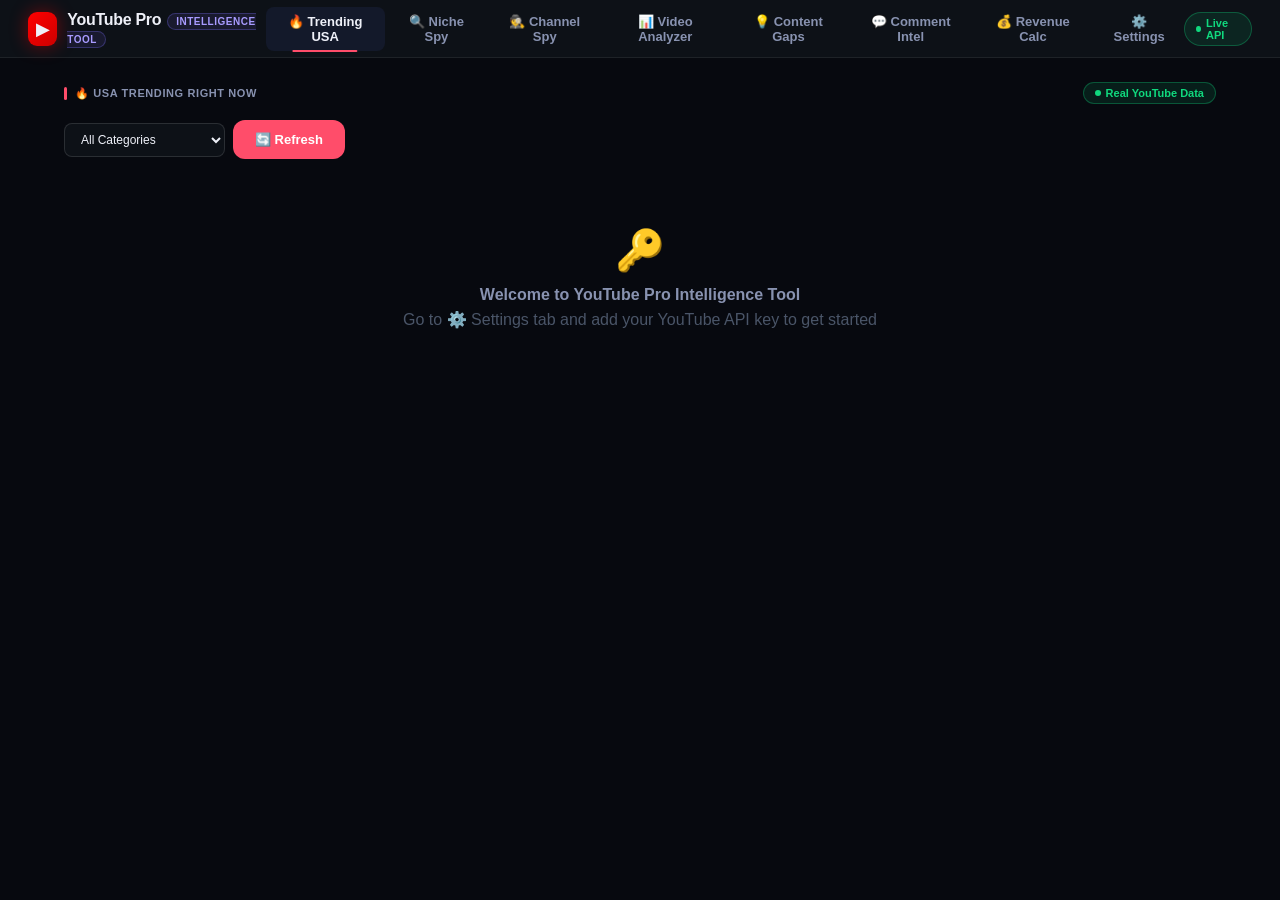
==== commit c69715c7: "Add files via upload" ====
--- a/index.html
+++ b/index.html
@@ -7,192 +7,145 @@
 <style>
 *{box-sizing:border-box;margin:0;padding:0;font-family:-apple-system,BlinkMacSystemFont,"Segoe UI",sans-serif}
 :root{
---bg:#07090f;--bg2:#0d1117;--bg3:#13192a;--bg4:#1a2235;
+--bg:#07090f;--bg2:#0d1117;--bg3:#13192a;--bg4:#1a2235;--bg5:#212b42;
 --acc:#7c6dfa;--acc2:#a89bff;--accbg:rgba(124,109,250,.1);--accbdr:rgba(124,109,250,.3);
 --grn:#10d97e;--grnbg:rgba(16,217,126,.1);--grnbdr:rgba(16,217,126,.3);
 --yel:#f5a623;--yelbg:rgba(245,166,35,.1);--yelbdr:rgba(245,166,35,.3);
 --red:#ff4d6a;--redbg:rgba(255,77,106,.1);--redbdr:rgba(255,77,106,.3);
 --blu:#3d9eff;--blubg:rgba(61,158,255,.1);--bludbr:rgba(61,158,255,.3);
+--pnk:#ff6eb4;--pnkbg:rgba(255,110,180,.1);--pnkbdr:rgba(255,110,180,.3);
 --t1:#eef0f8;--t2:#8892b0;--t3:#4a5568;
 --bdr:rgba(255,255,255,.07);--bdr2:rgba(255,255,255,.12);--bdr3:rgba(255,255,255,.18);
 --r:8px;--r2:12px;--r3:16px;
 }
 body{background:var(--bg);color:var(--t1);min-height:100vh}
 /* TOPBAR */
-.topbar{background:var(--bg2);border-bottom:1px solid var(--bdr);padding:0 20px;display:flex;align-items:center;justify-content:space-between;height:54px;position:sticky;top:0;z-index:200;overflow-x:auto}
-.logo{display:flex;align-items:center;gap:8px;flex-shrink:0}
-.logo-ico{width:30px;height:30px;background:linear-gradient(135deg,#ff0000,#cc0000);border-radius:8px;display:flex;align-items:center;justify-content:center;font-size:16px}
-.logo-name{font-size:15px;font-weight:700}
-.logo-tag{font-size:9px;font-weight:700;color:var(--acc2);background:var(--accbg);border:1px solid var(--accbdr);padding:2px 7px;border-radius:20px;margin-left:5px;white-space:nowrap}
-.nav{display:flex;gap:2px;overflow-x:auto;padding:0 8px}
-.nav::-webkit-scrollbar{height:0}
-.ntab{background:transparent;border:none;color:var(--t2);padding:6px 12px;border-radius:var(--r);font-size:12px;font-weight:600;cursor:pointer;white-space:nowrap;font-family:inherit;position:relative;display:flex;align-items:center;gap:5px;transition:all .2s}
+.topbar{background:var(--bg2);border-bottom:1px solid var(--bdr);padding:0 28px;display:flex;align-items:center;justify-content:space-between;height:58px;position:sticky;top:0;z-index:200}
+.logo{display:flex;align-items:center;gap:10px}
+.logo-ico{width:34px;height:34px;background:linear-gradient(135deg,#ff0000,#cc0000);border-radius:9px;display:flex;align-items:center;justify-content:center;font-size:18px;box-shadow:0 0 18px rgba(255,0,0,.4)}
+.logo-name{font-size:16px;font-weight:700;letter-spacing:-.3px}
+.logo-tag{font-size:10px;font-weight:700;color:var(--acc2);background:var(--accbg);border:1px solid var(--accbdr);padding:2px 8px;border-radius:20px;margin-left:6px;text-transform:uppercase;letter-spacing:.5px}
+.nav{display:flex;gap:2px}
+.ntab{background:transparent;border:none;color:var(--t2);padding:7px 16px;border-radius:var(--r);font-size:13px;font-weight:600;cursor:pointer;transition:all .2s;font-family:inherit;position:relative;display:flex;align-items:center;gap:6px}
 .ntab:hover{color:var(--t1);background:var(--bg3)}
 .ntab.on{color:var(--t1);background:var(--bg3)}
 .ntab.on::after{content:"";position:absolute;bottom:-1px;left:50%;transform:translateX(-50%);width:55%;height:2px;border-radius:2px;background:var(--red)}
-.live{display:flex;align-items:center;gap:5px;font-size:11px;font-weight:700;color:var(--grn);background:var(--grnbg);border:1px solid var(--grnbdr);padding:4px 10px;border-radius:20px;flex-shrink:0}
+.tr{display:flex;align-items:center;gap:10px}
+.live{display:flex;align-items:center;gap:5px;font-size:11px;font-weight:700;color:var(--grn);background:var(--grnbg);border:1px solid var(--grnbdr);padding:4px 11px;border-radius:20px}
 .dot{width:6px;height:6px;background:var(--grn);border-radius:50%;animation:blink 2s infinite}
 @keyframes blink{0%,100%{opacity:1}50%{opacity:.3}}
 /* LAYOUT */
-.main{max-width:1200px;margin:0 auto;padding:20px 16px}
+.main{max-width:1200px;margin:0 auto;padding:24px}
 .pg{display:none}.pg.on{display:block}
-/* WELCOME */
-.welcome{background:linear-gradient(135deg,var(--accbg),var(--redbg));border:1px solid var(--accbdr);border-radius:var(--r3);padding:24px;margin-bottom:20px;text-align:center}
-.welcome h2{font-size:22px;font-weight:700;color:var(--t1);margin-bottom:8px}
-.welcome p{font-size:14px;color:var(--t2);margin-bottom:16px}
-.welcome-steps{display:grid;grid-template-columns:repeat(3,1fr);gap:12px;margin-bottom:16px}
-.ws{background:var(--bg2);border:1px solid var(--bdr);border-radius:var(--r2);padding:14px;text-align:center}
-.ws-num{font-size:24px;font-weight:700;color:var(--acc2);margin-bottom:6px}
-.ws-title{font-size:13px;font-weight:600;color:var(--t1);margin-bottom:4px}
-.ws-sub{font-size:11px;color:var(--t3)}
 /* INPUTS */
-.inp-row{display:flex;gap:10px;margin-bottom:18px;flex-wrap:wrap}
-.inp{flex:1;padding:11px 14px;background:var(--bg2);border:1px solid var(--bdr2);border-radius:var(--r2);color:var(--t1);font-size:13px;font-family:inherit;outline:none;min-width:180px;transition:border-color .2s}
+.inp-row{display:flex;gap:10px;margin-bottom:20px;flex-wrap:wrap}
+.inp{flex:1;padding:12px 16px;background:var(--bg2);border:1px solid var(--bdr2);border-radius:var(--r2);color:var(--t1);font-size:14px;font-family:inherit;outline:none;min-width:200px;transition:border-color .2s}
 .inp:focus{border-color:var(--accbdr);box-shadow:0 0 0 3px rgba(124,109,250,.1)}
 .inp::placeholder{color:var(--t3)}
-.btn{padding:11px 20px;border:none;border-radius:var(--r2);font-size:13px;font-weight:700;cursor:pointer;font-family:inherit;transition:all .2s;white-space:nowrap}
-.btn-red{background:var(--red);color:#fff}.btn-red:hover{opacity:.85;transform:translateY(-1px)}
-.btn-grn{background:var(--grn);color:#000}.btn-grn:hover{opacity:.85;transform:translateY(-1px)}
-.btn-acc{background:var(--acc);color:#fff}.btn-acc:hover{opacity:.85;transform:translateY(-1px)}
-.btn-ghost{background:var(--bg3);color:var(--t2);border:1px solid var(--bdr2)}.btn-ghost:hover{color:var(--t1)}
-.fsel{padding:10px 12px;background:var(--bg2);border:1px solid var(--bdr2);border-radius:var(--r2);color:var(--t1);font-size:12px;font-family:inherit;cursor:pointer;outline:none}
+.btn{padding:12px 22px;border:none;border-radius:var(--r2);font-size:13px;font-weight:700;cursor:pointer;font-family:inherit;transition:all .2s;white-space:nowrap}
+.btn-red{background:var(--red);color:#fff}
+.btn-red:hover{opacity:.85;transform:translateY(-1px)}
+.btn-grn{background:var(--grn);color:#000}
+.btn-grn:hover{opacity:.85;transform:translateY(-1px)}
+.btn-acc{background:var(--acc);color:#fff}
+.btn-acc:hover{opacity:.85;transform:translateY(-1px)}
+.btn-ghost{background:var(--bg3);color:var(--t2);border:1px solid var(--bdr2)}
+.btn-ghost:hover{color:var(--t1);border-color:var(--bdr3)}
 /* SECTION */
-.shdr{display:flex;align-items:center;justify-content:space-between;margin-bottom:14px}
-.stitle{font-size:11px;font-weight:700;color:var(--t2);text-transform:uppercase;letter-spacing:.6px;display:flex;align-items:center;gap:7px}
+.shdr{display:flex;align-items:center;justify-content:space-between;margin-bottom:16px}
+.stitle{font-size:11px;font-weight:700;color:var(--t2);text-transform:uppercase;letter-spacing:.6px;display:flex;align-items:center;gap:8px}
 .stitle::before{content:"";width:3px;height:13px;background:var(--red);border-radius:2px;display:inline-block}
-/* CARDS GRID */
-.grid{display:grid;grid-template-columns:repeat(auto-fill,minmax(290px,1fr));gap:14px}
-.card{background:var(--bg2);border:1px solid var(--bdr);border-radius:var(--r3);padding:16px;transition:all .2s;position:relative;overflow:hidden}
+/* CARDS */
+.grid{display:grid;grid-template-columns:repeat(auto-fill,minmax(300px,1fr));gap:14px}
+.card{background:var(--bg2);border:1px solid var(--bdr);border-radius:var(--r3);padding:18px;transition:all .2s;position:relative;overflow:hidden}
 .card::before{content:"";position:absolute;top:0;left:0;right:0;height:2px;background:linear-gradient(90deg,var(--red),transparent)}
-.card:hover{border-color:var(--bdr2);transform:translateY(-2px);box-shadow:0 8px 28px rgba(0,0,0,.4)}
-.card-thumb{width:100%;height:145px;object-fit:cover;border-radius:var(--r);margin-bottom:11px;border:1px solid var(--bdr)}
-.card-title{font-size:13px;font-weight:600;color:var(--t1);line-height:1.45;margin-bottom:7px}
-.card-ch{font-size:11px;color:var(--acc2);margin-bottom:9px}
-.pills{display:flex;gap:5px;flex-wrap:wrap;margin-bottom:10px}
-.pill{font-size:11px;color:var(--t2);background:var(--bg3);border:1px solid var(--bdr);padding:3px 8px;border-radius:10px}
-.pill-grn{background:var(--grnbg);color:var(--grn);border-color:var(--grnbdr)}
-.pill-red{background:var(--redbg);color:var(--red);border-color:var(--redbdr)}
-.pill-yel{background:var(--yelbg);color:var(--yel);border-color:var(--yelbdr)}
-.card-acts{display:flex;gap:7px;flex-wrap:wrap}
-.bsm{padding:7px 13px;border:none;border-radius:var(--r);font-size:11px;font-weight:700;cursor:pointer;font-family:inherit;text-decoration:none;display:inline-flex;align-items:center;gap:4px;transition:opacity .15s}
-.bsm-red{background:var(--red);color:#fff}.bsm-red:hover{opacity:.85}
-.bsm-acc{background:var(--accbg);color:var(--acc2);border:1px solid var(--accbdr)}.bsm-acc:hover{background:var(--acc);color:#fff}
-.bsm-grn{background:var(--grnbg);color:var(--grn);border:1px solid var(--grnbdr)}.bsm-grn:hover{background:var(--grn);color:#000}
-.bsm-copy{background:var(--bg3);color:var(--t2);border:1px solid var(--bdr2)}.bsm-copy:hover{color:var(--t1)}
+.card:hover{border-color:var(--bdr2);transform:translateY(-2px);box-shadow:0 8px 32px rgba(0,0,0,.4)}
+.card-thumb{width:100%;height:150px;object-fit:cover;border-radius:var(--r);margin-bottom:12px;border:1px solid var(--bdr)}
+.card-title{font-size:14px;font-weight:600;color:var(--t1);line-height:1.45;margin-bottom:8px}
+.card-channel{font-size:12px;color:var(--acc2);margin-bottom:10px;display:flex;align-items:center;gap:5px}
+.pills{display:flex;gap:6px;flex-wrap:wrap;margin-bottom:10px}
+.pill{font-size:11px;color:var(--t2);background:var(--bg3);border:1px solid var(--bdr);padding:3px 9px;border-radius:10px}
+.score-row{display:flex;align-items:center;justify-content:space-between;margin-bottom:10px}
+.score-badge{font-size:13px;font-weight:700;padding:4px 12px;border-radius:20px}
+.sc-hot{background:var(--redbg);color:var(--red);border:1px solid var(--redbdr)}
+.sc-warm{background:var(--yelbg);color:var(--yel);border:1px solid var(--yelbdr)}
+.sc-good{background:var(--grnbg);color:var(--grn);border:1px solid var(--grnbdr)}
+.card-actions{display:flex;gap:8px;flex-wrap:wrap}
+.btn-sm{padding:7px 14px;border:none;border-radius:var(--r);font-size:11px;font-weight:700;cursor:pointer;font-family:inherit;text-decoration:none;display:inline-flex;align-items:center;gap:4px}
+.bsm-red{background:var(--red);color:#fff}
+.bsm-acc{background:var(--accbg);color:var(--acc2);border:1px solid var(--accbdr)}
+.bsm-grn{background:var(--grnbg);color:var(--grn);border:1px solid var(--grnbdr)}
+/* FILTERS */
+.fbar{display:flex;gap:8px;margin-bottom:18px;flex-wrap:wrap;align-items:center}
+.fsel{padding:8px 12px;background:var(--bg2);border:1px solid var(--bdr2);border-radius:var(--r);color:var(--t1);font-size:12px;font-family:inherit;cursor:pointer;outline:none}
+.fc{background:var(--bg2);border:1px solid var(--bdr2);color:var(--t2);padding:7px 14px;border-radius:20px;font-size:12px;font-weight:500;cursor:pointer;font-family:inherit;transition:all .15s}
+.fc.on{background:var(--redbg);border-color:var(--redbdr);color:var(--red);font-weight:700}
 /* LOADING */
 .loading{text-align:center;padding:60px 20px}
-.spin{font-size:34px;display:inline-block;animation:spin 1s linear infinite;margin-bottom:12px}
+.spin{font-size:36px;display:inline-block;animation:spin 1s linear infinite;margin-bottom:14px}
 @keyframes spin{from{transform:rotate(0)}to{transform:rotate(360deg)}}
-.load-t{font-size:15px;font-weight:600;color:var(--acc2);margin-bottom:5px}
-.load-s{font-size:12px;color:var(--t3)}
+.load-t{font-size:16px;font-weight:600;color:var(--acc2);margin-bottom:6px}
+.load-s{font-size:13px;color:var(--t3)}
 /* EMPTY */
 .empty{text-align:center;padding:50px 20px;color:var(--t3)}
-.em-i{font-size:38px;margin-bottom:10px}
-.em-t{font-size:15px;font-weight:600;color:var(--t2);margin-bottom:5px}
-.em-s{font-size:12px}
-/* DETAIL */
-.detail{background:var(--bg2);border:1px solid var(--bdr);border-radius:var(--r3);padding:20px;margin-bottom:16px}
-.detail-t{font-size:17px;font-weight:700;color:var(--t1);margin-bottom:14px;line-height:1.4}
-.stat-grid{display:grid;grid-template-columns:repeat(auto-fill,minmax(130px,1fr));gap:9px;margin-bottom:16px}
-.sbox{background:var(--bg3);border:1px solid var(--bdr);border-radius:var(--r2);padding:12px;text-align:center}
-.sv{font-size:21px;font-weight:700;color:var(--t1)}
-.sl{font-size:10px;color:var(--t3);margin-top:3px}
-.st{font-size:9px;font-weight:600;margin-top:4px}
-.tg{color:var(--grn)}.ty{color:var(--yel)}.ta{color:var(--acc2)}.tr-c{color:var(--red)}
-.sec-box{background:var(--bg3);border:1px solid var(--bdr);border-radius:var(--r2);padding:14px;margin-bottom:12px}
-.sec-box h3{font-size:11px;font-weight:700;color:var(--t2);text-transform:uppercase;letter-spacing:.5px;margin-bottom:10px}
-.ins-box{background:linear-gradient(135deg,var(--grnbg),var(--accbg));border:1px solid var(--grnbdr);border-radius:var(--r2);padding:14px;margin-bottom:12px}
-.ins-box h3{font-size:11px;font-weight:700;color:var(--grn);text-transform:uppercase;letter-spacing:.5px;margin-bottom:9px}
-.ins-item{font-size:13px;color:var(--t1);padding:5px 0;border-bottom:1px solid var(--bdr);display:flex;align-items:flex-start;gap:7px}
-.ins-item:last-child{border-bottom:none}
-/* TAGS */
+.em-i{font-size:40px;margin-bottom:12px}
+.em-t{font-size:16px;font-weight:600;color:var(--t2);margin-bottom:6px}
+/* DETAIL VIEW */
+.detail{background:var(--bg2);border:1px solid var(--bdr);border-radius:var(--r3);padding:24px;margin-top:16px}
+.detail-title{font-size:18px;font-weight:700;color:var(--t1);margin-bottom:16px;line-height:1.4}
+.stat-grid{display:grid;grid-template-columns:repeat(auto-fill,minmax(140px,1fr));gap:10px;margin-bottom:20px}
+.stat-box{background:var(--bg3);border:1px solid var(--bdr);border-radius:var(--r2);padding:14px;text-align:center}
+.stat-val{font-size:22px;font-weight:700;color:var(--t1)}
+.stat-lbl{font-size:11px;color:var(--t3);margin-top:3px}
+.stat-tag{font-size:10px;font-weight:600;margin-top:5px}
+.tg{color:var(--grn)}.ty{color:var(--yel)}.tr-c{color:var(--red)}.ta{color:var(--acc2)}
+.section-box{background:var(--bg3);border:1px solid var(--bdr);border-radius:var(--r2);padding:16px;margin-bottom:14px}
+.section-box h3{font-size:12px;font-weight:700;color:var(--t2);text-transform:uppercase;letter-spacing:.5px;margin-bottom:12px}
 .tag-cloud{display:flex;flex-wrap:wrap;gap:6px}
-.tag-item{font-size:11px;background:var(--accbg);color:var(--acc2);border:1px solid var(--accbdr);padding:3px 10px;border-radius:20px;cursor:pointer;transition:all .15s}
+.tag-item{font-size:11px;background:var(--accbg);color:var(--acc2);border:1px solid var(--accbdr);padding:3px 10px;border-radius:20px;cursor:pointer}
 .tag-item:hover{background:var(--acc);color:#fff}
-/* SCORE */
-.score-badge{font-size:13px;font-weight:700;padding:5px 14px;border-radius:20px;display:inline-block}
-.sb-hot{background:var(--redbg);color:var(--red);border:1px solid var(--redbdr)}
-.sb-warm{background:var(--yelbg);color:var(--yel);border:1px solid var(--yelbdr)}
-.sb-good{background:var(--grnbg);color:var(--grn);border:1px solid var(--grnbdr)}
+.insight-box{background:linear-gradient(135deg,var(--grnbg),var(--accbg));border:1px solid var(--grnbdr);border-radius:var(--r2);padding:16px;margin-bottom:14px}
+.insight-box h3{font-size:12px;font-weight:700;color:var(--grn);text-transform:uppercase;letter-spacing:.5px;margin-bottom:10px}
+.insight-item{font-size:13px;color:var(--t1);padding:5px 0;border-bottom:1px solid var(--bdr);display:flex;align-items:flex-start;gap:8px}
+.insight-item:last-child{border-bottom:none}
 /* COMP */
 .comp-badge{font-size:12px;font-weight:700;padding:4px 12px;border-radius:20px}
-.comp-vl{background:var(--grnbg);color:var(--grn);border:1px solid var(--grnbdr)}
-.comp-l{background:var(--grnbg);color:var(--grn);border:1px solid var(--grnbdr)}
-.comp-m{background:var(--yelbg);color:var(--yel);border:1px solid var(--yelbdr)}
-.comp-h{background:var(--redbg);color:var(--red);border:1px solid var(--redbdr)}
-/* SENTIMENT */
-.sent-bar{height:8px;border-radius:4px;overflow:hidden;display:flex;gap:2px;margin-bottom:8px}
-.sb-pos{background:var(--grn)}.sb-shock{background:var(--yel)}.sb-neg{background:var(--red)}
+.comp-low{background:var(--grnbg);color:var(--grn);border:1px solid var(--grnbdr)}
+.comp-med{background:var(--yelbg);color:var(--yel);border:1px solid var(--yelbdr)}
+.comp-high{background:var(--redbg);color:var(--red);border:1px solid var(--redbdr)}
+/* GAP */
+.gap-result{background:var(--bg2);border:1px solid var(--bdr);border-radius:var(--r3);padding:20px;margin-bottom:14px}
+.gap-rec{font-size:14px;font-weight:600;color:var(--t1);padding:14px 16px;border-radius:var(--r2);margin-bottom:14px;line-height:1.6}
+.gap-rec-ex{background:var(--grnbg);border:1px solid var(--grnbdr)}
+.gap-rec-gd{background:var(--yelbg);border:1px solid var(--yelbdr)}
+.gap-rec-ok{background:var(--redbg);border:1px solid var(--redbdr)}
+/* REVENUE */
+.rev-grid{display:grid;grid-template-columns:repeat(3,1fr);gap:12px;margin-bottom:16px}
+.rev-card{background:var(--bg3);border:1px solid var(--bdr);border-radius:var(--r2);padding:16px;text-align:center}
+.rev-platform{font-size:12px;color:var(--t2);margin-bottom:8px;font-weight:600}
+.rev-amount{font-size:22px;font-weight:700;color:var(--t1)}
+.rev-rpm{font-size:11px;color:var(--t3);margin-top:4px}
 /* COMMENT */
-.com-item{background:var(--bg3);border:1px solid var(--bdr);border-radius:var(--r);padding:11px;margin-bottom:7px}
-.com-text{font-size:12px;color:var(--t1);line-height:1.5;margin-bottom:5px}
-.com-meta{font-size:10px;color:var(--t3);display:flex;gap:10px}
-/* GAP */
-.gap-rec{font-size:14px;font-weight:600;color:var(--t1);padding:14px 16px;border-radius:var(--r2);margin-bottom:14px;line-height:1.6}
-.gr-ex{background:var(--grnbg);border:1px solid var(--grnbdr)}
-.gr-gd{background:var(--yelbg);border:1px solid var(--yelbdr)}
-.gr-ok{background:var(--redbg);border:1px solid var(--redbdr)}
-/* REVENUE */
-.rev-grid{display:grid;grid-template-columns:repeat(3,1fr);gap:10px;margin-bottom:14px}
-.rev-card{background:var(--bg3);border:1px solid var(--bdr);border-radius:var(--r2);padding:14px;text-align:center}
-.rev-plat{font-size:11px;color:var(--t2);margin-bottom:7px;font-weight:600}
-.rev-amt{font-size:20px;font-weight:700;color:var(--t1)}
-.rev-rpm{font-size:10px;color:var(--t3);margin-top:3px}
-/* HIDDEN GEMS */
-.gem-card{background:var(--bg2);border:1px solid var(--grnbdr);border-radius:var(--r3);padding:18px;margin-bottom:14px;position:relative;overflow:hidden}
-.gem-card::before{content:"";position:absolute;top:0;left:0;right:0;height:3px;background:linear-gradient(90deg,var(--grn),var(--acc),transparent)}
-.gem-header{display:flex;align-items:center;gap:12px;margin-bottom:14px}
-.gem-avatar{width:50px;height:50px;border-radius:50%;border:2px solid var(--grnbdr);object-fit:cover}
-.gem-avatar-placeholder{width:50px;height:50px;border-radius:50%;background:var(--grnbg);border:2px solid var(--grnbdr);display:flex;align-items:center;justify-content:center;font-size:20px;flex-shrink:0}
-.gem-ch-name{font-size:16px;font-weight:700;color:var(--t1);margin-bottom:3px}
-.gem-ch-meta{font-size:12px;color:var(--t3)}
-.gem-badge{font-size:11px;font-weight:700;padding:3px 10px;border-radius:20px;background:var(--grnbg);color:var(--grn);border:1px solid var(--grnbdr);margin-left:auto;flex-shrink:0}
-.gem-videos{display:grid;grid-template-columns:repeat(auto-fill,minmax(200px,1fr));gap:8px;margin-bottom:14px}
-.gem-video{background:var(--bg3);border:1px solid var(--bdr);border-radius:var(--r);padding:10px}
-.gem-v-title{font-size:11px;color:var(--t1);margin-bottom:6px;line-height:1.4;font-weight:500}
-.gem-v-views{font-size:13px;font-weight:700;color:var(--grn)}
-.gem-v-days{font-size:10px;color:var(--t3);margin-top:2px}
-.gem-insight{background:linear-gradient(135deg,rgba(16,217,126,.08),rgba(124,109,250,.08));border:1px solid var(--grnbdr);border-radius:var(--r2);padding:12px;margin-bottom:12px}
-.gem-insight h4{font-size:11px;font-weight:700;color:var(--grn);text-transform:uppercase;letter-spacing:.4px;margin-bottom:8px}
-.gem-acts{display:flex;gap:8px;flex-wrap:wrap}
-.lang-grid{display:grid;grid-template-columns:repeat(auto-fill,minmax(140px,1fr));gap:8px;margin-bottom:18px}
-.lang-btn{background:var(--bg2);border:1px solid var(--bdr2);border-radius:var(--r2);padding:12px;text-align:center;cursor:pointer;transition:all .2s;font-family:inherit}
-.lang-btn:hover{border-color:var(--grnbdr);background:var(--grnbg)}
-.lang-btn.sel{border-color:var(--grn);background:var(--grnbg)}
-.lang-flag{font-size:24px;display:block;margin-bottom:5px}
-.lang-name{font-size:12px;font-weight:600;color:var(--t1)}
-.lang-rpm{font-size:10px;color:var(--t3);margin-top:2px}
-/* AI BOX */
-.ai-box{background:linear-gradient(135deg,var(--accbg),rgba(168,155,255,.05));border:1px solid var(--accbdr);border-radius:var(--r2);padding:14px;margin-bottom:12px}
-.ai-box h3{font-size:11px;font-weight:700;color:var(--acc2);text-transform:uppercase;letter-spacing:.5px;margin-bottom:10px;display:flex;align-items:center;gap:6px}
-.ai-item{font-size:13px;color:var(--t1);padding:5px 0;border-bottom:1px solid var(--bdr);display:flex;align-items:flex-start;gap:8px}
-.ai-item:last-child{border-bottom:none}
-.ai-label{font-size:10px;font-weight:700;color:var(--acc2);text-transform:uppercase;min-width:80px;flex-shrink:0;margin-top:2px}
+.comment-item{background:var(--bg3);border:1px solid var(--bdr);border-radius:var(--r);padding:12px;margin-bottom:8px}
+.comment-text{font-size:13px;color:var(--t1);line-height:1.5;margin-bottom:6px}
+.comment-meta{font-size:11px;color:var(--t3);display:flex;align-items:center;gap:10px}
+.sentiment-bar{height:8px;border-radius:4px;overflow:hidden;display:flex;gap:2px;margin-bottom:8px}
+.sb-pos{background:var(--grn)}
+.sb-shock{background:var(--yel)}
+.sb-neg{background:var(--red)}
 /* SETTINGS */
-.scard{background:var(--bg2);border:1px solid var(--bdr);border-radius:var(--r2);padding:18px;margin-bottom:12px}
-.scard-t{font-size:14px;font-weight:700;color:var(--t1);margin-bottom:14px;display:flex;align-items:center;gap:7px}
+.scard{background:var(--bg2);border:1px solid var(--bdr);border-radius:var(--r2);padding:20px;margin-bottom:14px}
+.scard-t{font-size:15px;font-weight:700;color:var(--t1);margin-bottom:16px;display:flex;align-items:center;gap:8px}
 .slbl{font-size:11px;font-weight:700;color:var(--t3);text-transform:uppercase;letter-spacing:.4px;margin-bottom:5px}
-.sg{margin-bottom:12px}
-.sinp{width:100%;padding:9px 12px;background:var(--bg3);border:1px solid var(--bdr2);border-radius:var(--r);color:var(--t1);font-size:13px;font-family:inherit;outline:none;transition:border-color .15s}
+.sg{margin-bottom:14px}
+.sinp{width:100%;padding:10px 13px;background:var(--bg3);border:1px solid var(--bdr2);border-radius:var(--r);color:var(--t1);font-size:13px;font-family:inherit;outline:none;transition:border-color .15s}
 .sinp:focus{border-color:var(--accbdr)}
-.ks-ok{background:var(--grnbg);color:var(--grn);border:1px solid var(--grnbdr);padding:8px 12px;border-radius:var(--r);font-size:12px;font-weight:600;margin-top:8px}
-.ks-no{background:var(--redbg);color:var(--red);border:1px solid var(--redbdr);padding:8px 12px;border-radius:var(--r);font-size:12px;font-weight:600;margin-top:8px}
-/* FILTERS BAR */
-.fbar{display:flex;gap:8px;margin-bottom:16px;flex-wrap:wrap;align-items:center}
-.fc{background:var(--bg2);border:1px solid var(--bdr2);color:var(--t2);padding:6px 13px;border-radius:20px;font-size:11px;font-weight:500;cursor:pointer;font-family:inherit;transition:all .15s}
-.fc.on{background:var(--redbg);border-color:var(--redbdr);color:var(--red);font-weight:700}
-/* COPY TOAST */
-.toast{position:fixed;bottom:20px;right:20px;background:var(--grn);color:#000;padding:10px 18px;border-radius:var(--r);font-size:13px;font-weight:700;z-index:9999;opacity:0;transition:opacity .3s;pointer-events:none}
-.toast.show{opacity:1}
+.key-status{font-size:12px;padding:8px 12px;border-radius:var(--r);margin-top:8px;font-weight:600}
+.ks-ok{background:var(--grnbg);color:var(--grn);border:1px solid var(--grnbdr)}
+.ks-no{background:var(--redbg);color:var(--red);border:1px solid var(--redbdr)}
 ::-webkit-scrollbar{width:5px;height:5px}
 ::-webkit-scrollbar-track{background:var(--bg)}
 ::-webkit-scrollbar-thumb{background:var(--bg4);border-radius:3px}
-@media(max-width:600px){
-  .stat-grid{grid-template-columns:repeat(2,1fr)}
-  .rev-grid{grid-template-columns:repeat(2,1fr)}
-  .welcome-steps{grid-template-columns:1fr}
-  .gem-videos{grid-template-columns:1fr}
-}
 </style>
 </head>
 <body>
@@ -202,17 +155,18 @@
     <div><span class="logo-name">YouTube Pro</span><span class="logo-tag">Intelligence Tool</span></div>
   </div>
   <div class="nav">
-    <button class="ntab on" onclick="ST('tr',this)">🔥 Trending</button>
-    <button class="ntab" onclick="ST('ni',this)">🔍 Niche Spy</button>
-    <button class="ntab" onclick="ST('ch',this)">🕵️ Channel Spy</button>
-    <button class="ntab" onclick="ST('vi',this)">📊 Video Analyzer</button>
-    <button class="ntab" onclick="ST('gp',this)">💡 Content Gaps</button>
-    <button class="ntab" onclick="ST('cm',this)">💬 Comment Intel</button>
-    <button class="ntab" onclick="ST('hg',this)">🌍 Hidden Gems</button>
-    <button class="ntab" onclick="ST('rv',this)">💰 Revenue</button>
-    <button class="ntab" onclick="ST('st',this)">⚙️ Settings</button>
-  </div>
-  <div class="live"><span class="dot"></span>Live API</div>
+    <button class="ntab on" onclick="ST('tr')">🔥 Trending USA</button>
+    <button class="ntab" onclick="ST('ni')">🔍 Niche Spy</button>
+    <button class="ntab" onclick="ST('ch')">🕵️ Channel Spy</button>
+    <button class="ntab" onclick="ST('vi')">📊 Video Analyzer</button>
+    <button class="ntab" onclick="ST('gp')">💡 Content Gaps</button>
+    <button class="ntab" onclick="ST('cm')">💬 Comment Intel</button>
+    <button class="ntab" onclick="ST('rv')">💰 Revenue Calc</button>
+    <button class="ntab" onclick="ST('st')">⚙️ Settings</button>
+  </div>
+  <div class="tr">
+    <div class="live"><span class="dot"></span>Live API</div>
+  </div>
 </div>
 
 <div class="main">
@@ -220,12 +174,18 @@
 <!-- TRENDING -->
 <div class="pg on" id="tab-tr">
   <div class="shdr">
-    <div class="stitle">🔥 USA Trending Right Now — 5 min+ only</div>
-    <div class="live"><span class="dot"></span>Real data</div>
+    <div class="stitle">🔥 USA Trending Right Now</div>
+    <div class="live"><span class="dot"></span>Real YouTube Data</div>
   </div>
   <div class="fbar">
     <select class="fsel" id="tr-cat" onchange="loadTrending()">
       <option value="">All Categories</option>
+      <option value="1">Film & Animation</option>
+      <option value="2">Autos & Vehicles</option>
+      <option value="10">Music</option>
+      <option value="15">Pets & Animals</option>
+      <option value="17">Sports</option>
+      <option value="20">Gaming</option>
       <option value="22">People & Blogs</option>
       <option value="23">Comedy</option>
       <option value="24">Entertainment</option>
@@ -233,44 +193,47 @@
       <option value="26">Howto & Style</option>
       <option value="27">Education</option>
       <option value="28">Science & Tech</option>
-      <option value="10">Music</option>
-      <option value="17">Sports</option>
-      <option value="20">Gaming</option>
+      <option value="29">Nonprofits & Activism</option>
     </select>
     <button class="btn btn-red" onclick="loadTrending()">🔄 Refresh</button>
   </div>
-  <div id="tr-res"></div>
+  <div id="tr-results"><div class="empty"><div class="em-i">🔥</div><div class="em-t">Loading USA trending videos...</div></div></div>
 </div>
 
 <!-- NICHE SPY -->
 <div class="pg" id="tab-ni">
   <div class="shdr"><div class="stitle">🔍 Niche Spy — Find Competition</div></div>
   <div class="inp-row">
-    <input class="inp" id="ni-q" placeholder="Enter niche — e.g. lawn care, dark psychology, cake ASMR..." onkeypress="if(event.key==='Enter')loadNiche()">
-    <select class="fsel" id="ni-days"><option value="15">Last 15 days</option><option value="30" selected>Last 30 days</option><option value="60">Last 60 days</option><option value="90">Last 90 days</option></select>
-    <button class="btn btn-red" onclick="loadNiche()">🔍 Analyze</button>
-  </div>
-  <div id="ni-res"><div class="empty"><div class="em-i">🔍</div><div class="em-t">Enter a niche to analyze</div><div class="em-s">See competition level, avg views, top channels</div></div></div>
+    <input class="inp" id="ni-q" placeholder="Enter niche — e.g. lawn care, cake ASMR, dark psychology..." onkeypress="if(event.key==='Enter')loadNiche()">
+    <select class="fsel" id="ni-days">
+      <option value="15">Last 15 days</option>
+      <option value="30" selected>Last 30 days</option>
+      <option value="60">Last 60 days</option>
+      <option value="90">Last 90 days</option>
+    </select>
+    <button class="btn btn-red" onclick="loadNiche()">🔍 Analyze Niche</button>
+  </div>
+  <div id="ni-results"><div class="empty"><div class="em-i">🔍</div><div class="em-t">Enter a niche to analyze</div><div class="em-s">See competition, avg views, top channels</div></div></div>
 </div>
 
 <!-- CHANNEL SPY -->
 <div class="pg" id="tab-ch">
   <div class="shdr"><div class="stitle">🕵️ Channel Spy — Deep Analysis</div></div>
   <div class="inp-row">
-    <input class="inp" id="ch-inp" placeholder="@username or channel URL — e.g. @MrBeast" onkeypress="if(event.key==='Enter')loadChannel()">
-    <button class="btn btn-red" onclick="loadChannel()">🕵️ Spy</button>
-  </div>
-  <div id="ch-res"><div class="empty"><div class="em-i">🕵️</div><div class="em-t">Enter any YouTube channel</div><div class="em-s">Get full stats, top videos, upload pattern, keywords</div></div></div>
+    <input class="inp" id="ch-inp" placeholder="Channel @username or URL — e.g. @MrBeast or channel ID..." onkeypress="if(event.key==='Enter')loadChannel()">
+    <button class="btn btn-red" onclick="loadChannel()">🕵️ Spy Channel</button>
+  </div>
+  <div id="ch-results"><div class="empty"><div class="em-i">🕵️</div><div class="em-t">Enter any YouTube channel</div><div class="em-s">Get full stats, top videos, weaknesses</div></div></div>
 </div>
 
 <!-- VIDEO ANALYZER -->
 <div class="pg" id="tab-vi">
   <div class="shdr"><div class="stitle">📊 Video Analyzer — Deep Dive</div></div>
   <div class="inp-row">
-    <input class="inp" id="vi-inp" placeholder="Paste YouTube URL — youtube.com/watch?v=... or youtu.be/..." onkeypress="if(event.key==='Enter')loadVideo()">
-    <button class="btn btn-red" onclick="loadVideo()">📊 Analyze</button>
-  </div>
-  <div id="vi-res"><div class="empty"><div class="em-i">📊</div><div class="em-t">Paste any YouTube video URL</div><div class="em-s">Get viral score, tags to steal, blueprint to make better version</div></div></div>
+    <input class="inp" id="vi-inp" placeholder="Paste YouTube video URL — youtube.com/watch?v=..." onkeypress="if(event.key==='Enter')loadVideo()">
+    <button class="btn btn-red" onclick="loadVideo()">📊 Analyze Video</button>
+  </div>
+  <div id="vi-results"><div class="empty"><div class="em-i">📊</div><div class="em-t">Paste any YouTube video URL</div><div class="em-s">Get viral score, tags, blueprint to make better version</div></div></div>
 </div>
 
 <!-- CONTENT GAPS -->
@@ -280,7 +243,7 @@
     <input class="inp" id="gp-q" placeholder="Search topic — e.g. how to fix dead lawn, ferrofluid art..." onkeypress="if(event.key==='Enter')loadGaps()">
     <button class="btn btn-grn" onclick="loadGaps()">💡 Find Gap</button>
   </div>
-  <div id="gp-res"><div class="empty"><div class="em-i">💡</div><div class="em-t">Find low competition topics</div><div class="em-s">Discover what to make with proven demand and zero competition</div></div></div>
+  <div id="gp-results"><div class="empty"><div class="em-i">💡</div><div class="em-t">Find gaps in any topic</div><div class="em-s">Discover low competition + high demand videos to make</div></div></div>
 </div>
 
 <!-- COMMENT INTEL -->
@@ -288,44 +251,22 @@
   <div class="shdr"><div class="stitle">💬 Comment Intelligence</div></div>
   <div class="inp-row">
     <input class="inp" id="cm-inp" placeholder="Paste YouTube video URL to analyze comments..." onkeypress="if(event.key==='Enter')loadComments()">
-    <button class="btn btn-acc" onclick="loadComments()">💬 Analyze</button>
-  </div>
-  <div id="cm-res"><div class="empty"><div class="em-i">💬</div><div class="em-t">Analyze any video comments</div><div class="em-s">Sentiment, demand score, comment language breakdown</div></div></div>
-</div>
-
-<!-- HIDDEN GEMS -->
-<div class="pg" id="tab-hg">
-  <div class="shdr"><div class="stitle">🌍 Hidden Gems — Find Underrated Foreign Channels</div></div>
-  <div style="background:var(--bg2);border:1px solid var(--grnbdr);border-radius:var(--r2);padding:14px;margin-bottom:18px;font-size:13px;color:var(--t2);line-height:1.6">
-    💡 <strong style="color:var(--grn)">How it works:</strong> Finds small foreign channels (under 20K subs) whose last 3-6 videos got 50K+ views each. This means the niche is proven but not yet competitive in English. Make the same content in English = easy viral!
-  </div>
-  <div style="margin-bottom:16px">
-    <div class="slbl" style="margin-bottom:10px">Select Language</div>
-    <div class="lang-grid" id="lang-grid"></div>
-  </div>
-  <div class="inp-row" style="align-items:center">
-    <div style="flex:1;display:flex;gap:10px;flex-wrap:wrap">
-      <div>
-        <div class="slbl">Max Subscribers</div>
-        <select class="fsel" id="hg-subs"><option value="10000">Under 10K</option><option value="20000" selected>Under 20K</option><option value="50000">Under 50K</option></select>
-      </div>
-      <div>
-        <div class="slbl">Min Views (last videos)</div>
-        <select class="fsel" id="hg-views"><option value="20000">20K+</option><option value="50000" selected>50K+</option><option value="100000">100K+</option></select>
-      </div>
-    </div>
-    <button class="btn btn-grn" style="align-self:flex-end" onclick="loadHiddenGems()">🌍 Find Hidden Gems</button>
-  </div>
-  <div id="hg-res"><div class="empty"><div class="em-i">🌍</div><div class="em-t">Select a language and click Find</div><div class="em-s">Tool will scan for small channels with unexpectedly high views</div></div></div>
-</div>
-
-<!-- REVENUE -->
+    <button class="btn btn-acc" onclick="loadComments()">💬 Analyze Comments</button>
+  </div>
+  <div id="cm-results"><div class="empty"><div class="em-i">💬</div><div class="em-t">Analyze any video comments</div><div class="em-s">Sentiment, demand score, what audience wants more of</div></div></div>
+</div>
+
+<!-- REVENUE CALC -->
 <div class="pg" id="tab-rv">
   <div class="shdr"><div class="stitle">💰 Revenue Calculator</div></div>
   <div class="detail" style="margin-top:0">
-    <div class="sg"><div class="slbl">Expected Views Per Video</div><input class="sinp" type="number" id="rv-v" value="100000" oninput="calcRev()"></div>
-    <div class="sg"><div class="slbl">Niche / Category</div>
-      <select class="sinp" id="rv-n" onchange="calcRev()">
+    <div class="sg">
+      <div class="slbl">Expected Views Per Video</div>
+      <input class="sinp" type="number" id="rv-views" value="100000" oninput="calcRev()">
+    </div>
+    <div class="sg">
+      <div class="slbl">Niche / Category</div>
+      <select class="sinp" id="rv-niche" onchange="calcRev()">
         <option value="8">General / Entertainment ($8 RPM)</option>
         <option value="10">Food & Cooking ($10 RPM)</option>
         <option value="12">Health & Fitness ($12 RPM)</option>
@@ -334,120 +275,125 @@
         <option value="22">Finance & Money ($22 RPM)</option>
         <option value="25">Business ($25 RPM)</option>
         <option value="6">Gaming ($6 RPM)</option>
+        <option value="5">Music ($5 RPM)</option>
       </select>
     </div>
-    <div class="sg"><div class="slbl">Videos Per Week</div><input class="sinp" type="number" id="rv-f" value="5" oninput="calcRev()"></div>
-    <div class="sg"><div class="slbl">Number of Channels</div><input class="sinp" type="number" id="rv-ch" value="1" oninput="calcRev()"></div>
-    <div id="rv-res"></div>
+    <div class="sg">
+      <div class="slbl">Videos Per Week</div>
+      <input class="sinp" type="number" id="rv-freq" value="5" oninput="calcRev()">
+    </div>
+    <div id="rv-result"></div>
   </div>
 </div>
 
 <!-- SETTINGS -->
 <div class="pg" id="tab-st">
   <div class="scard">
-    <div class="scard-t">🔑 API Keys</div>
-    <div class="sg"><div class="slbl">YouTube Data API v3 Key</div><input class="sinp" type="password" id="yt-key" placeholder="AIza..."><div id="yt-status"></div></div>
-    <div class="sg"><div class="slbl">Claude API Key (for AI features)</div><input class="sinp" type="password" id="cl-key" placeholder="sk-ant-..."><div id="cl-status"></div></div>
-    <button class="btn btn-acc" onclick="saveKeys()" style="width:100%;padding:11px;margin-top:4px">Save Keys</button>
-    <div style="font-size:11px;color:var(--t3);text-align:center;margin-top:8px">🔒 Keys saved in your browser only — never sent to any server</div>
+    <div class="scard-t">🔑 YouTube API Key</div>
+    <div class="sg">
+      <div class="slbl">YouTube Data API v3 Key</div>
+      <input class="sinp" type="password" id="yt-key" placeholder="AIza...">
+      <div id="key-status"></div>
+    </div>
+    <button class="btn btn-acc" onclick="saveKey()" style="width:100%;padding:11px">Save Key</button>
+    <div style="font-size:11px;color:var(--t3);text-align:center;margin-top:10px">🔒 Key saved in your browser only</div>
   </div>
   <div class="scard">
-    <div class="scard-t">ℹ️ How to Get YouTube API Key</div>
-    <div style="font-size:13px;color:var(--t2);line-height:1.9">
+    <div class="scard-t">ℹ️ How to Get API Key</div>
+    <div style="font-size:13px;color:var(--t2);line-height:1.8">
       1. Go to <a href="https://console.cloud.google.com" target="_blank" style="color:var(--acc2)">console.cloud.google.com</a><br>
-      2. Create new project → Enable "YouTube Data API v3"<br>
-      3. Credentials → Create API Key → Copy<br>
-      4. Paste above and Save<br><br>
-      <strong style="color:var(--grn)">Free quota: 10,000 units/day (~100 searches)</strong>
-    </div>
-  </div>
-  <div class="scard">
-    <div class="scard-t">📊 Your Channel Tracker</div>
-    <div style="font-size:13px;color:var(--t3)">Track your 20 channels progress here</div>
-    <div style="margin-top:12px;display:flex;gap:8px">
-      <input class="sinp" id="track-ch" placeholder="Add channel @username" style="flex:1">
-      <button class="btn btn-acc" onclick="addTracked()">Add</button>
-    </div>
-    <div id="tracked-list" style="margin-top:12px"></div>
-  </div>
-</div>
-
-</div>
-
-<div class="toast" id="toast">✅ Copied!</div>
+      2. Create new project<br>
+      3. Enable "YouTube Data API v3"<br>
+      4. Go to Credentials → Create API Key<br>
+      5. Copy and paste above<br><br>
+      <strong style="color:var(--grn)">Free quota: 10,000 units/day</strong>
+    </div>
+  </div>
+</div>
+
+</div>
 
 <script>
-// ── STATE ──────────────────────────────────────────
-let selLang = 'de';
-let trackedChannels = JSON.parse(localStorage.getItem('yt_tracked')||'[]');
-
 // ── HELPERS ──────────────────────────────────────────
-const GK = () => localStorage.getItem('yt_pro_key')||'';
-const CK = () => localStorage.getItem('yt_cl_key')||'';
-const fmtV = n => n>=1000000?(n/1000000).toFixed(1)+'M':n>=1000?(n/1000).toFixed(1)+'K':n.toString();
-const dAgo = ds => { const d=Math.floor((new Date()-new Date(ds))/86400000); return d===0?'Today':d===1?'Yesterday':d+' days ago'; };
-const extractID = url => { const m=url.match(/(?:v=|youtu\.be\/|shorts\/)([^&\n?#]+)/); return m?m[1]:url.trim(); };
-const extractCh = inp => {
+function getKey(){return localStorage.getItem('yt_pro_key')||'';}
+function fmtV(n){if(n>=1000000)return(n/1000000).toFixed(1)+'M';if(n>=1000)return(n/1000).toFixed(1)+'K';return n.toString();}
+function parseDur(d){const m=d.match(/PT(?:(\d+)H)?(?:(\d+)M)?(?:(\d+)S)?/)||[];return(parseInt(m[1]||0)*60)+parseInt(m[2]||0);}
+function dAgo(ds){const d=Math.floor((new Date()-new Date(ds))/86400000);return d===0?'Today':d===1?'Yesterday':d+' days ago';}
+function extractID(url){const m=url.match(/(?:v=|youtu\.be\/|shorts\/)([^&\n?#]+)/);return m?m[1]:url.trim();}
+function extractChannel(inp){
   if(inp.includes('youtube.com/channel/'))return{type:'id',val:inp.split('channel/')[1].split('/')[0]};
-  if(inp.includes('@')||!inp.includes('http'))return{type:'username',val:inp.replace(/.*@/,'').split('/')[0]};
+  if(inp.includes('@'))return{type:'username',val:inp.includes('youtube.com')? inp.split('@')[1].split('/')[0] : inp.replace('@','')};
   return{type:'id',val:inp.trim()};
-};
-const scClass = s => s>=85?'sb-hot':s>=65?'sb-warm':'sb-good';
-const cmpClass = c => c==='VERY LOW'||c==='LOW'?'comp-l':c==='MEDIUM'?'comp-m':'comp-h';
+}
+function scoreClass(s){return s>=85?'sc-hot':s>=65?'sc-warm':'sc-good';}
+function compClass(c){return c==='LOW'||c==='VERY LOW'?'comp-low':c==='MEDIUM'?'comp-med':'comp-high';}
 
 function loading(id,msg='Loading...'){
   document.getElementById(id).innerHTML=`<div class="loading"><div class="spin">⏳</div><div class="load-t">${msg}</div><div class="load-s">Fetching real YouTube data...</div></div>`;
 }
 
-function copyText(text,btn){
-  navigator.clipboard.writeText(text).then(()=>{
-    const t=document.getElementById('toast');
-    t.classList.add('show');
-    setTimeout(()=>t.classList.remove('show'),2000);
-    if(btn){const orig=btn.textContent;btn.textContent='✅ Copied!';setTimeout(()=>btn.textContent=orig,2000);}
-  });
-}
-
-function noKey(id){
-  document.getElementById(id).innerHTML=`<div class="empty"><div class="em-i">🔑</div><div class="em-t">API Key needed</div><div class="em-s">Go to ⚙️ Settings tab → Add your YouTube API key</div></div>`;
-}
-
 // ── TAB SWITCH ──────────────────────────────────────
-function ST(tab,el){
+function ST(tab){
   document.querySelectorAll('.ntab').forEach(t=>t.classList.remove('on'));
   document.querySelectorAll('.pg').forEach(p=>p.classList.remove('on'));
-  el.classList.add('on');
+  event.currentTarget.classList.add('on');
   document.getElementById('tab-'+tab).classList.add('on');
   if(tab==='tr')loadTrending();
   if(tab==='rv')calcRev();
-  if(tab==='st'){checkKeys();renderTracked();}
-}
-
-// ── RENDER VIDEOS GRID ──────────────────────────────────────
-function renderGrid(id, videos, onAnalyze){
+  if(tab==='st')checkKey();
+}
+
+// ── TRENDING ──────────────────────────────────────
+async function loadTrending(){
+  const key=getKey();
+  if(!key){document.getElementById('tr-results').innerHTML=`<div class="empty"><div class="em-i">🔑</div><div class="em-t">API Key needed</div><div class="em-s">Go to Settings tab and add your YouTube API key</div></div>`;return;}
+  loading('tr-results','Loading USA trending videos...');
+  const cat=document.getElementById('tr-cat').value;
+  try{
+    const r=await fetch(`/api/trending?category=${cat}&key=${key}`);
+    const d=await r.json();
+    if(d.error)throw new Error(d.error);
+    renderVideos('tr-results',d.videos,'trending');
+  }catch(e){
+    document.getElementById('tr-results').innerHTML=`<div class="empty"><div class="em-i">❌</div><div class="em-t">Error</div><div class="em-s">${e.message}</div></div>`;
+  }
+}
+
+function renderVideos(id,videos,mode){
   const c=document.getElementById(id);
-  if(!videos?.length){c.innerHTML=`<div class="empty"><div class="em-i">😔</div><div class="em-t">No videos found (5 min+ only)</div><div class="em-s">Try different filters or niche</div></div>`;return;}
-  c.innerHTML=`<div class="grid" id="${id}-g"></div>`;
-  const g=document.getElementById(`${id}-g`);
-  videos.forEach(v=>{
-    const views=v.views||0, likes=v.likes||0;
-    const score=v.score||calcScore(views,likes,v.mins||0,v.daysAgo||0);
-    const el=document.createElement('div'); el.className='card';
+  if(!videos?.length){c.innerHTML=`<div class="empty"><div class="em-i">😔</div><div class="em-t">No videos found</div></div>`;return;}
+  
+  c.innerHTML=`<div class="grid" id="${id}-grid"></div>`;
+  const g=document.getElementById(`${id}-grid`);
+  
+  videos.forEach((v,i)=>{
+    const views=v.views||0;
+    const likes=v.likes||0;
+    const dur=v.duration?parseDur(v.duration):v.duration||0;
+    const lr=views>0?((likes/views)*100).toFixed(1):0;
+    const score=v.score||calcScore(views,likes,dur,v.daysAgo||0);
+    const sc=scoreClass(score);
+    
+    const el=document.createElement('div');
+    el.className='card';
     el.innerHTML=`
       ${v.thumbnail?`<img class="card-thumb" src="${v.thumbnail}" onerror="this.style.display='none'" alt="">`:''}
       <div class="card-title">${v.title}</div>
-      <div class="card-ch">📺 ${v.channel||''} ${v.daysAgo!==undefined?'· '+dAgo(v.publishedAt||new Date(Date.now()-v.daysAgo*86400000)):''}</div>
+      <div class="card-channel">📺 ${v.channel} ${v.daysAgo!==undefined?'&nbsp;·&nbsp; '+dAgo(v.publishedAt||new Date(Date.now()-v.daysAgo*86400000)):''}</div>
       <div class="pills">
         <div class="pill">👁 ${fmtV(views)}</div>
         <div class="pill">❤️ ${fmtV(likes)}</div>
-        ${v.mins?`<div class="pill">⏱ ${v.mins} min</div>`:''}
-        ${v.vph?`<div class="pill">⚡ ${fmtV(v.vph)} VPH</div>`:''}
-      </div>
-      <div style="margin-bottom:10px"><span class="score-badge ${scClass(score)}">${score}/100 Viral Score</span></div>
-      <div class="card-acts">
-        <a class="bsm bsm-red" href="${v.url}" target="_blank">▶ Watch</a>
-        <button class="bsm bsm-acc" onclick="goAnalyze('${v.url}')">📊 Analyze</button>
-        ${v.channelId?`<button class="bsm bsm-grn" onclick="goChannel('${v.channelId}')">🕵️ Spy</button>`:''}
+        <div class="pill">📊 ${lr}% rate</div>
+        ${dur>0?`<div class="pill">⏱ ${dur} min</div>`:''}
+      </div>
+      <div class="score-row">
+        <div class="score-badge ${sc}">${score}/100 Viral Score</div>
+        ${v.tags?.length?`<div style="font-size:10px;color:var(--t3)">${v.tags.length} tags</div>`:''}
+      </div>
+      <div class="card-actions">
+        <a class="btn-sm bsm-red" href="${v.url}" target="_blank">▶ Watch</a>
+        ${v.channelId?`<button class="btn-sm bsm-acc" onclick="spyChannel('${v.channelId}')">🕵️ Spy Channel</button>`:''}
+        <button class="btn-sm bsm-grn" onclick="analyzeVideo('${v.url}')">📊 Analyze</button>
       </div>`;
     g.appendChild(el);
   });
@@ -458,11 +404,191 @@
   if(v>1000000)s+=20;else if(v>500000)s+=15;else if(v>100000)s+=10;else if(v>50000)s+=5;
   if(v>0&&l/v>0.05)s+=15;else if(v>0&&l/v>0.02)s+=8;
   if(d<=3)s+=15;else if(d<=7)s+=10;else if(d<=14)s+=5;
-  if(m>=8&&m<=25)s+=5;
+  if(m>=8&&m<=35)s+=5;
   return Math.min(99,s);
 }
 
-function goAnalyze(url){
+// ── NICHE SPY ──────────────────────────────────────
+async function loadNiche(){
+  const key=getKey();const q=document.getElementById('ni-q').value.trim();
+  if(!key){alert('Add API key in Settings first!');return;}
+  if(!q){alert('Enter a niche to analyze');return;}
+  loading('ni-results',`Analyzing niche: "${q}"...`);
+  const days=document.getElementById('ni-days').value;
+  try{
+    const r=await fetch(`/api/niche?q=${encodeURIComponent(q)}&days=${days}&key=${key}`);
+    const d=await r.json();
+    if(d.error)throw new Error(d.error);
+    renderNiche('ni-results',d,q);
+  }catch(e){
+    document.getElementById('ni-results').innerHTML=`<div class="empty"><div class="em-i">❌</div><div class="em-t">${e.message}</div></div>`;
+  }
+}
+
+function renderNiche(id,data,q){
+  const c=document.getElementById(id);
+  const s=data.stats;
+  const compClass2=s.compLevel==='LOW'?'comp-low':s.compLevel==='MEDIUM'?'comp-med':'comp-high';
+  
+  c.innerHTML=`
+    <div class="detail" style="margin-bottom:20px">
+      <div class="detail-title">🔍 Niche Analysis: "${q}"</div>
+      <div class="stat-grid">
+        <div class="stat-box"><div class="stat-val">${s.totalVideos}</div><div class="stat-lbl">Videos Found</div><div class="stat-tag ta">In selected period</div></div>
+        <div class="stat-box"><div class="stat-val">${fmtV(s.avgViews)}</div><div class="stat-lbl">Avg Views</div><div class="stat-tag tg">Per video</div></div>
+        <div class="stat-box"><div class="stat-val">${fmtV(s.avgVph)}</div><div class="stat-lbl">Avg VPH</div><div class="stat-tag ty">Views per hour</div></div>
+        <div class="stat-box"><div class="stat-val">${fmtV(s.topViews)}</div><div class="stat-lbl">Top Video Views</div><div class="stat-tag tr-c">Best performer</div></div>
+      </div>
+      <div style="display:flex;align-items:center;gap:12px;margin-bottom:16px">
+        <div>Competition Level: <span class="comp-badge ${compClass2}">${s.compLevel}</span></div>
+        <div style="font-size:13px;color:var(--t2)">Top channel: <strong style="color:var(--acc2)">${s.topChannel}</strong></div>
+      </div>
+      <div class="insight-box">
+        <h3>💡 AI Insight</h3>
+        ${s.compLevel==='LOW'||s.compLevel==='VERY LOW'?
+          `<div class="insight-item">✅ LOW competition — excellent time to enter this niche!</div>
+           <div class="insight-item">🔥 Average ${fmtV(s.avgViews)} views per video — strong demand exists</div>
+           <div class="insight-item">🎯 Make 3-5 videos on this topic — you can dominate easily</div>`:
+          s.compLevel==='MEDIUM'?
+          `<div class="insight-item">⚠️ Medium competition — you need a unique angle</div>
+           <div class="insight-item">📊 Study top videos carefully before making yours</div>
+           <div class="insight-item">💡 Find a sub-niche with less competition</div>`:
+          `<div class="insight-item">❌ HIGH competition — difficult to rank organically</div>
+           <div class="insight-item">💡 Try more specific sub-niche instead</div>
+           <div class="insight-item">📈 Only enter if you have unique value to offer</div>`
+        }
+      </div>
+    </div>
+    <div class="shdr"><div class="stitle">Top Videos in This Niche</div></div>
+    <div class="grid" id="ni-vids"></div>`;
+  
+  const g=document.getElementById('ni-vids');
+  data.videos.forEach(v=>{
+    const sc=scoreClass(calcScore(v.views,v.likes,parseDur(v.duration||'PT5M'),v.daysAgo));
+    const el=document.createElement('div');
+    el.className='card';
+    el.innerHTML=`
+      ${v.thumbnail?`<img class="card-thumb" src="${v.thumbnail}" onerror="this.style.display='none'" alt="">`:''}
+      <div class="card-title">${v.title}</div>
+      <div class="card-channel">📺 ${v.channel} &nbsp;·&nbsp; ${dAgo(v.publishedAt)}</div>
+      <div class="pills">
+        <div class="pill">👁 ${fmtV(v.views)}</div>
+        <div class="pill">❤️ ${v.likeRatio}% rate</div>
+        <div class="pill">⚡ ${fmtV(v.vph)} VPH</div>
+      </div>
+      <div class="card-actions">
+        <a class="btn-sm bsm-red" href="${v.url}" target="_blank">▶ Watch</a>
+        <button class="btn-sm bsm-acc" onclick="spyChannel('${v.channelId}')">🕵️ Channel</button>
+        <button class="btn-sm bsm-grn" onclick="analyzeVideo('${v.url}')">📊 Analyze</button>
+      </div>`;
+    g.appendChild(el);
+  });
+}
+
+// ── CHANNEL SPY ──────────────────────────────────────
+async function loadChannel(){
+  const key=getKey();const inp=document.getElementById('ch-inp').value.trim();
+  if(!key){alert('Add API key in Settings first!');return;}
+  if(!inp){alert('Enter channel username or URL');return;}
+  loading('ch-results','Spying on channel...');
+  const ch=extractChannel(inp);
+  try{
+    const r=await fetch(`/api/channel?${ch.type}=${encodeURIComponent(ch.val)}&key=${key}`);
+    const d=await r.json();
+    if(d.error)throw new Error(d.error);
+    renderChannel('ch-results',d);
+  }catch(e){
+    document.getElementById('ch-results').innerHTML=`<div class="empty"><div class="em-i">❌</div><div class="em-t">${e.message}</div></div>`;
+  }
+}
+
+function spyChannel(id){
+  document.querySelectorAll('.ntab').forEach(t=>t.classList.remove('on'));
+  document.querySelectorAll('.pg').forEach(p=>p.classList.remove('on'));
+  document.querySelectorAll('.ntab')[2].classList.add('on');
+  document.getElementById('tab-ch').classList.add('on');
+  document.getElementById('ch-inp').value=id;
+  loadChannel();
+}
+
+function renderChannel(id,data){
+  const c=document.getElementById(id);
+  const ch=data.channel;
+  const avgV=ch.avgViewsPerVideo;
+  
+  c.innerHTML=`
+    <div class="detail" style="margin-bottom:20px">
+      <div style="display:flex;align-items:center;gap:16px;margin-bottom:20px">
+        ${ch.thumbnail?`<img src="${ch.thumbnail}" style="width:80px;height:80px;border-radius:50%;border:2px solid var(--redbdr)" onerror="this.style.display='none'" alt="">`:''}
+        <div>
+          <div style="font-size:22px;font-weight:700;color:var(--t1)">${ch.name}</div>
+          <div style="font-size:13px;color:var(--t3);margin-top:4px">${ch.country} &nbsp;·&nbsp; Since ${new Date(ch.createdAt).getFullYear()}</div>
+          <a href="${ch.url}" target="_blank" style="font-size:12px;color:var(--acc2);margin-top:4px;display:inline-block">View Channel →</a>
+        </div>
+      </div>
+      <div class="stat-grid">
+        <div class="stat-box"><div class="stat-val">${fmtV(ch.subs)}</div><div class="stat-lbl">Subscribers</div></div>
+        <div class="stat-box"><div class="stat-val">${fmtV(ch.totalViews)}</div><div class="stat-lbl">Total Views</div></div>
+        <div class="stat-box"><div class="stat-val">${ch.videoCount}</div><div class="stat-lbl">Videos</div></div>
+        <div class="stat-box"><div class="stat-val">${fmtV(avgV)}</div><div class="stat-lbl">Avg Views/Video</div></div>
+      </div>
+      ${ch.keywords?`
+      <div class="section-box">
+        <h3>🔑 Channel Keywords</h3>
+        <div class="tag-cloud">${ch.keywords.split(',').filter(Boolean).map(k=>`<span class="tag-item" onclick="searchNiche('${k.trim()}')">${k.trim()}</span>`).join('')}</div>
+      </div>`:''}
+      <div class="insight-box">
+        <h3>💡 Competitor Intelligence</h3>
+        <div class="insight-item">📊 Views/Subs ratio: ${ch.subs>0?((ch.totalViews/ch.subs)).toFixed(0):0}x — ${ch.totalViews/ch.subs>50?'Very engaged audience':'Normal engagement'}</div>
+        <div class="insight-item">🎯 Avg ${fmtV(avgV)} views per video — ${avgV>ch.subs*0.1?'Above average performance':'Below subscriber average'}</div>
+        <div class="insight-item">💡 Study their top 3 videos to find what works in this niche</div>
+        <div class="insight-item">🚀 Make similar content with better title and thumbnail</div>
+      </div>
+    </div>
+    <div class="shdr"><div class="stitle">Top Performing Videos</div></div>
+    <div class="grid" id="ch-vids"></div>`;
+  
+  const g=document.getElementById('ch-vids');
+  data.topVideos.forEach(v=>{
+    const el=document.createElement('div');
+    el.className='card';
+    el.innerHTML=`
+      ${v.thumbnail?`<img class="card-thumb" src="${v.thumbnail}" onerror="this.style.display='none'" alt="">`:''}
+      <div class="card-title">${v.title}</div>
+      <div class="card-channel">${dAgo(v.publishedAt||new Date())} &nbsp;·&nbsp; ${v.likeRatio}% like rate</div>
+      <div class="pills">
+        <div class="pill">👁 ${fmtV(v.views)}</div>
+        <div class="pill">❤️ ${fmtV(v.likes)}</div>
+        ${v.duration?`<div class="pill">⏱ ${parseDur(v.duration)} min</div>`:''}
+      </div>
+      ${v.tags?.length?`<div style="font-size:11px;color:var(--t3);margin-bottom:10px">Tags: ${v.tags.slice(0,5).join(', ')}</div>`:''}
+      <div class="card-actions">
+        <a class="btn-sm bsm-red" href="${v.url}" target="_blank">▶ Watch</a>
+        <button class="btn-sm bsm-grn" onclick="analyzeVideo('${v.url}')">📊 Analyze</button>
+        <button class="btn-sm bsm-acc" onclick="findGap('${v.title.split(' ').slice(0,4).join(' ')}')">💡 Find Gap</button>
+      </div>`;
+    g.appendChild(el);
+  });
+}
+
+// ── VIDEO ANALYZER ──────────────────────────────────────
+async function loadVideo(){
+  const key=getKey();const inp=document.getElementById('vi-inp').value.trim();
+  if(!key){alert('Add API key in Settings first!');return;}
+  if(!inp){alert('Enter video URL');return;}
+  loading('vi-results','Analyzing video...');
+  const vid=extractID(inp);
+  try{
+    const r=await fetch(`/api/video?id=${vid}&key=${key}`);
+    const d=await r.json();
+    if(d.error)throw new Error(d.error);
+    renderVideo('vi-results',d.video);
+  }catch(e){
+    document.getElementById('vi-results').innerHTML=`<div class="empty"><div class="em-i">❌</div><div class="em-t">${e.message}</div></div>`;
+  }
+}
+
+function analyzeVideo(url){
   document.querySelectorAll('.ntab').forEach(t=>t.classList.remove('on'));
   document.querySelectorAll('.pg').forEach(p=>p.classList.remove('on'));
   document.querySelectorAll('.ntab')[3].classList.add('on');
@@ -471,263 +597,71 @@
   loadVideo();
 }
 
-function goChannel(id){
-  document.querySelectorAll('.ntab').forEach(t=>t.classList.remove('on'));
-  document.querySelectorAll('.pg').forEach(p=>p.classList.remove('on'));
-  document.querySelectorAll('.ntab')[2].classList.add('on');
-  document.getElementById('tab-ch').classList.add('on');
-  document.getElementById('ch-inp').value=id;
-  loadChannel();
-}
-
-// ── TRENDING ──────────────────────────────────────
-async function loadTrending(){
-  if(!GK()){noKey('tr-res');return;}
-  loading('tr-res','Loading USA trending videos (5 min+ only)...');
-  const cat=document.getElementById('tr-cat').value;
+function renderVideo(id,v){
+  const c=document.getElementById(id);
+  const sc=scoreClass(v.score);
+  
+  const titleWords=v.title.toLowerCase().split(' ');
+  const hasNumber=/\d/.test(v.title);
+  const titleLen=v.title.length;
+  
+  c.innerHTML=`
+    <div class="detail">
+      ${v.thumbnail?`<img src="${v.thumbnail}" style="width:100%;max-height:300px;object-fit:cover;border-radius:var(--r2);margin-bottom:20px;border:1px solid var(--bdr)" onerror="this.style.display='none'" alt="">`:''}
+      <div class="detail-title">${v.title}</div>
+      <div style="font-size:13px;color:var(--acc2);margin-bottom:16px">📺 ${v.channel} &nbsp;·&nbsp; <a href="${v.url}" target="_blank" style="color:var(--red)">Watch Video →</a></div>
+      
+      <div class="stat-grid">
+        <div class="stat-box"><div class="stat-val">${fmtV(v.views)}</div><div class="stat-lbl">Total Views</div><div class="stat-tag tg">Real data</div></div>
+        <div class="stat-box"><div class="stat-val">${fmtV(v.likes)}</div><div class="stat-lbl">Likes</div><div class="stat-tag ${v.likeRatio>4?'tg':'ty'}">${v.likeRatio}% rate</div></div>
+        <div class="stat-box"><div class="stat-val">${fmtV(v.comments)}</div><div class="stat-lbl">Comments</div><div class="stat-tag ta">${v.commentRatio}% rate</div></div>
+        <div class="stat-box"><div class="stat-val">${fmtV(v.vph)}</div><div class="stat-lbl">Views/Hour</div><div class="stat-tag ty">VPH</div></div>
+        <div class="stat-box"><div class="stat-val">${v.duration} min</div><div class="stat-lbl">Duration</div></div>
+        <div class="stat-box"><div class="stat-val">${dAgo(v.publishedAt)}</div><div class="stat-lbl">Published</div></div>
+      </div>
+      
+      <div style="display:flex;align-items:center;gap:12px;margin-bottom:16px">
+        <div class="score-badge ${sc}" style="font-size:18px;padding:8px 20px">${v.score}/100 Viral Score</div>
+      </div>
+      
+      ${v.tags?.length?`
+      <div class="section-box">
+        <h3>🏷️ Tags Used (${v.tags.length} total) — Click to steal</h3>
+        <div class="tag-cloud">${v.tags.map(t=>`<span class="tag-item" onclick="searchNiche('${t}')">${t}</span>`).join('')}</div>
+      </div>`:''}
+      
+      <div class="insight-box">
+        <h3>📋 Video Blueprint — How to Make Better Version</h3>
+        <div class="insight-item">📝 Title length: ${titleLen} chars — ${titleLen<60?'Good length':'Might be too long'}</div>
+        <div class="insight-item">🔢 Has numbers in title: ${hasNumber?'✅ Yes — works well':'❌ No — add a number for better CTR'}</div>
+        <div class="insight-item">⏱️ Duration: ${v.duration} min — ${v.duration>=8&&v.duration<=20?'✅ Sweet spot for YouTube':'Consider adjusting length'}</div>
+        <div class="insight-item">📊 Like ratio: ${v.likeRatio}% — ${v.likeRatio>5?'🔥 Excellent engagement':'Average engagement'}</div>
+        <div class="insight-item">💬 Comment ratio: ${v.commentRatio}% — ${v.commentRatio>0.5?'High discussion':'Normal discussion'}</div>
+        <div class="insight-item">🎯 To beat this: Better thumbnail + first 30 seconds hook + ${v.tags?.[0]||'same'} topic with unique angle</div>
+      </div>
+      
+      <div class="card-actions" style="margin-top:4px">
+        <button class="btn btn-grn" onclick="findGap('${v.title.split(' ').slice(0,5).join(' ')}')">💡 Find Content Gap</button>
+        <button class="btn btn-acc" onclick="loadCommentsByID('${v.id}')">💬 Analyze Comments</button>
+        <button class="btn btn-ghost" onclick="spyChannel('${v.channelId}')">🕵️ Spy Channel</button>
+      </div>
+    </div>`;
+}
+
+// ── CONTENT GAPS ──────────────────────────────────────
+async function loadGaps(){
+  const key=getKey();const q=document.getElementById('gp-q').value.trim();
+  if(!key){alert('Add API key in Settings first!');return;}
+  if(!q){alert('Enter a topic to find gaps');return;}
+  loading('gp-results',`Finding gaps for: "${q}"...`);
   try{
-    const r=await fetch(`/api/trending?category=${cat}`);
+    const r=await fetch(`/api/gaps?q=${encodeURIComponent(q)}&key=${key}`);
     const d=await r.json();
     if(d.error)throw new Error(d.error);
-    renderGrid('tr-res',d.videos);
-  }catch(e){document.getElementById('tr-res').innerHTML=`<div class="empty"><div class="em-i">❌</div><div class="em-t">${e.message}</div></div>`;}
-}
-
-// ── NICHE SPY ──────────────────────────────────────
-async function loadNiche(){
-  if(!GK()){noKey('ni-res');return;}
-  const q=document.getElementById('ni-q').value.trim();
-  if(!q)return;
-  loading('ni-res',`Analyzing niche: "${q}"...`);
-  const days=document.getElementById('ni-days').value;
-  try{
-    const r=await fetch(`/api/niche?q=${encodeURIComponent(q)}&days=${days}`);
-    const d=await r.json();
-    if(d.error)throw new Error(d.error);
-    const s=d.stats; const c=document.getElementById('ni-res');
-    c.innerHTML=`
-      <div class="detail" style="margin-bottom:18px">
-        <div class="detail-t">🔍 "${q}" Niche Analysis</div>
-        <div class="stat-grid">
-          <div class="sbox"><div class="sv">${s.totalVideos}</div><div class="sl">Videos Found</div><div class="st ta">5 min+ only</div></div>
-          <div class="sbox"><div class="sv">${fmtV(s.avgViews)}</div><div class="sl">Avg Views</div><div class="st tg">Per video</div></div>
-          <div class="sbox"><div class="sv">${fmtV(s.avgVph)}</div><div class="sl">Avg VPH</div><div class="st ty">Views/hour</div></div>
-          <div class="sbox"><div class="sv">${fmtV(s.topViews)}</div><div class="sl">Top Video</div><div class="st tr-c">Best performer</div></div>
-        </div>
-        <div style="display:flex;align-items:center;gap:12px;margin-bottom:14px">
-          <span class="comp-badge ${cmpClass(s.compLevel)}">${s.compLevel} Competition</span>
-          <span style="font-size:13px;color:var(--t2)">Top: <strong style="color:var(--acc2)">${s.topChannel}</strong></span>
-        </div>
-        <div class="ins-box">
-          <h3>💡 Verdict</h3>
-          ${s.compLevel==='LOW'||s.compLevel==='VERY LOW'?
-            '<div class="ins-item">✅ LOW competition — great time to enter!</div><div class="ins-item">🔥 Make 3-5 videos on this topic now</div><div class="ins-item">🎯 Study top videos below and make better versions</div>':
-            s.compLevel==='MEDIUM'?
-            '<div class="ins-item">⚠️ Medium competition — need unique angle</div><div class="ins-item">💡 Find a specific sub-niche with less competition</div>':
-            '<div class="ins-item">❌ High competition — hard to rank</div><div class="ins-item">💡 Try more specific sub-niche instead</div>'
-          }
-        </div>
-      </div>
-      <div class="shdr"><div class="stitle">Top Videos in This Niche</div></div>
-      <div class="grid" id="ni-vg"></div>`;
-    const g=document.getElementById('ni-vg');
-    d.videos.forEach(v=>{
-      const el=document.createElement('div');el.className='card';
-      el.innerHTML=`
-        ${v.thumbnail?`<img class="card-thumb" src="${v.thumbnail}" onerror="this.style.display='none'" alt="">`:''}
-        <div class="card-title">${v.title}</div>
-        <div class="card-ch">📺 ${v.channel} · ${dAgo(v.publishedAt)}</div>
-        <div class="pills"><div class="pill">👁 ${fmtV(v.views)}</div><div class="pill">⚡ ${fmtV(v.vph)} VPH</div><div class="pill">❤️ ${v.likeRatio}%</div><div class="pill">⏱ ${v.mins}min</div></div>
-        <div class="card-acts">
-          <a class="bsm bsm-red" href="${v.url}" target="_blank">▶ Watch</a>
-          <button class="bsm bsm-acc" onclick="goAnalyze('${v.url}')">📊 Analyze</button>
-          <button class="bsm bsm-grn" onclick="goChannel('${v.channelId}')">🕵️ Spy</button>
-          <button class="bsm bsm-copy" onclick="findGap('${v.title.split(' ').slice(0,5).join(' ')}')">💡 Gap</button>
-        </div>`;
-      g.appendChild(el);
-    });
-  }catch(e){document.getElementById('ni-res').innerHTML=`<div class="empty"><div class="em-i">❌</div><div class="em-t">${e.message}</div></div>`;}
-}
-
-// ── CHANNEL SPY ──────────────────────────────────────
-async function loadChannel(){
-  if(!GK()){noKey('ch-res');return;}
-  const inp=document.getElementById('ch-inp').value.trim();
-  if(!inp)return;
-  loading('ch-res','Spying on channel...');
-  const ch=extractCh(inp);
-  try{
-    const r=await fetch(`/api/channel?${ch.type}=${encodeURIComponent(ch.val)}`);
-    const d=await r.json();
-    if(d.error)throw new Error(d.error);
-    const ch2=d.channel; const c=document.getElementById('ch-res');
-    c.innerHTML=`
-      <div class="detail" style="margin-bottom:18px">
-        <div style="display:flex;align-items:center;gap:14px;margin-bottom:18px">
-          ${ch2.thumbnail?`<img src="${ch2.thumbnail}" style="width:70px;height:70px;border-radius:50%;border:2px solid var(--redbdr)" onerror="this.style.display='none'" alt="">`:''}
-          <div>
-            <div style="font-size:20px;font-weight:700">${ch2.name}</div>
-            <div style="font-size:12px;color:var(--t3);margin-top:3px">${ch2.country} · Since ${new Date(ch2.createdAt).getFullYear()} · Best day: <strong style="color:var(--acc2)">${ch2.bestUploadDay}</strong></div>
-            <a href="${ch2.url}" target="_blank" style="font-size:12px;color:var(--red);margin-top:4px;display:inline-block">View Channel →</a>
-          </div>
-        </div>
-        <div class="stat-grid">
-          <div class="sbox"><div class="sv">${fmtV(ch2.subs)}</div><div class="sl">Subscribers</div></div>
-          <div class="sbox"><div class="sv">${fmtV(ch2.totalViews)}</div><div class="sl">Total Views</div></div>
-          <div class="sbox"><div class="sv">${ch2.videoCount}</div><div class="sl">Videos</div></div>
-          <div class="sbox"><div class="sv">${fmtV(ch2.avgViewsPerVideo)}</div><div class="sl">Avg Views/Video</div></div>
-        </div>
-        ${ch2.keywords?`
-        <div class="sec-box" style="margin-bottom:12px">
-          <h3>🔑 Channel Keywords — Click to spy niche</h3>
-          <div class="tag-cloud">${ch2.keywords.split(',').filter(Boolean).map(k=>`<span class="tag-item" onclick="goNiche('${k.trim()}')">${k.trim()}</span>`).join('')}</div>
-        </div>`:''}
-        <div class="ins-box">
-          <h3>💡 Intelligence Report</h3>
-          <div class="ins-item">📊 Views/Subs ratio: ${ch2.subs>0?((ch2.totalViews/ch2.subs)).toFixed(0):0}x — ${ch2.totalViews/ch2.subs>50?'🔥 Highly engaged':'Normal engagement'}</div>
-          <div class="ins-item">📅 Best upload day: <strong>${ch2.bestUploadDay}</strong> — Copy this schedule</div>
-          <div class="ins-item">🎯 Avg ${fmtV(ch2.avgViewsPerVideo)} views per video</div>
-          <div class="ins-item">💡 Study top 3 videos → make better version with stronger title + thumbnail</div>
-        </div>
-      </div>
-      <div class="shdr"><div class="stitle">Top Performing Videos (5 min+ only)</div></div>
-      <div class="grid" id="ch-vg"></div>`;
-    const g=document.getElementById('ch-vg');
-    d.topVideos.forEach(v=>{
-      const el=document.createElement('div');el.className='card';
-      el.innerHTML=`
-        ${v.thumbnail?`<img class="card-thumb" src="${v.thumbnail}" onerror="this.style.display='none'" alt="">`:''}
-        <div class="card-title">${v.title}</div>
-        <div class="card-ch">${dAgo(v.publishedAt||new Date())} · ${v.likeRatio}% like rate · ${v.mins}min</div>
-        <div class="pills"><div class="pill">👁 ${fmtV(v.views)}</div><div class="pill">❤️ ${fmtV(v.likes)}</div></div>
-        ${v.tags?.length?`
-        <div class="sec-box" style="margin-bottom:10px;padding:10px">
-          <div class="tag-cloud">${v.tags.slice(0,8).map(t=>`<span class="tag-item" style="font-size:10px">${t}</span>`).join('')}</div>
-        </div>`:''}
-        <div class="card-acts">
-          <a class="bsm bsm-red" href="${v.url}" target="_blank">▶ Watch</a>
-          <button class="bsm bsm-acc" onclick="goAnalyze('${v.url}')">📊 Analyze</button>
-          <button class="bsm bsm-copy" onclick="copyText('${(v.tags||[]).join(', ')}',this)">📋 Copy Tags</button>
-        </div>`;
-      g.appendChild(el);
-    });
-  }catch(e){document.getElementById('ch-res').innerHTML=`<div class="empty"><div class="em-i">❌</div><div class="em-t">${e.message}</div></div>`;}
-}
-
-// ── VIDEO ANALYZER ──────────────────────────────────────
-async function loadVideo(){
-  if(!GK()){noKey('vi-res');return;}
-  const inp=document.getElementById('vi-inp').value.trim();
-  if(!inp)return;
-  loading('vi-res','Analyzing video...');
-  const vid=extractID(inp);
-  try{
-    const r=await fetch(`/api/video?id=${vid}`);
-    const d=await r.json();
-    if(d.error)throw new Error(d.error);
-    const v=d.video; const sc=scClass(v.score);
-    const c=document.getElementById('vi-res');
-    c.innerHTML=`
-      <div class="detail">
-        ${v.thumbnail?`<img src="${v.thumbnail}" style="width:100%;max-height:280px;object-fit:cover;border-radius:var(--r2);margin-bottom:18px;border:1px solid var(--bdr)" onerror="this.style.display='none'" alt="">`:''}
-        <div class="detail-t">${v.title}</div>
-        <div style="font-size:12px;color:var(--acc2);margin-bottom:16px">📺 ${v.channel} &nbsp;·&nbsp; <a href="${v.url}" target="_blank" style="color:var(--red)">Watch →</a></div>
-        <div class="stat-grid">
-          <div class="sbox"><div class="sv">${fmtV(v.views)}</div><div class="sl">Total Views</div><div class="st tg">Real data</div></div>
-          <div class="sbox"><div class="sv">${fmtV(v.likes)}</div><div class="sl">Likes</div><div class="st ${v.likeRatio>4?'tg':'ty'}">${v.likeRatio}%</div></div>
-          <div class="sbox"><div class="sv">${fmtV(v.comments)}</div><div class="sl">Comments</div><div class="st ta">${v.commentRatio}%</div></div>
-          <div class="sbox"><div class="sv">${fmtV(v.vph)}</div><div class="sl">Views/Hour</div></div>
-          <div class="sbox"><div class="sv">${v.mins}min</div><div class="sl">Duration</div><div class="st ${v.mins>=8&&v.mins<=25?'tg':'ty'}">${v.mins>=8&&v.mins<=25?'Sweet spot':'Check length'}</div></div>
-          <div class="sbox"><div class="sv">${dAgo(v.publishedAt)}</div><div class="sl">Published</div></div>
-        </div>
-        <div style="margin-bottom:16px"><span class="score-badge ${sc}" style="font-size:16px;padding:8px 20px">${v.score}/100 Viral Score</span></div>
-        ${v.tags?.length?`
-        <div class="sec-box">
-          <h3>🏷️ Tags (${v.tags.length}) — Click to spy · Copy all below</h3>
-          <div class="tag-cloud" style="margin-bottom:10px">${v.tags.map(t=>`<span class="tag-item" onclick="goNiche('${t}')">${t}</span>`).join('')}</div>
-          <button class="bsm bsm-copy" onclick="copyText('${v.tags.join(', ')}',this)">📋 Copy All Tags</button>
-        </div>`:''}
-        <div class="ins-box">
-          <h3>📋 Blueprint — How to Make Better Version</h3>
-          <div class="ins-item"><span class="ai-label">Title len</span>${v.titleLen} chars — ${v.titleLen<60?'✅ Good':'⚠️ Might be too long'}</div>
-          <div class="ins-item"><span class="ai-label">Numbers</span>${v.hasNumber?'✅ Has numbers — good for CTR':'❌ No numbers — add one (e.g. "7 ways...")'}</div>
-          <div class="ins-item"><span class="ai-label">Duration</span>${v.mins}min — ${v.mins>=8&&v.mins<=25?'✅ Perfect length':'Consider adjusting'}</div>
-          <div class="ins-item"><span class="ai-label">Like rate</span>${v.likeRatio}% — ${v.likeRatio>5?'🔥 Excellent':'Normal'}</div>
-          <div class="ins-item"><span class="ai-label">To beat it</span>Better thumbnail + stronger first 30 sec + same topic + unique angle</div>
-        </div>
-        <div class="card-acts" style="margin-top:4px">
-          <button class="btn btn-grn" onclick="findGap('${v.title.split(' ').slice(0,5).join(' ')}')">💡 Find Content Gap</button>
-          <button class="btn btn-acc" onclick="loadCommentsByID('${v.id}')">💬 Comments</button>
-          <button class="btn btn-ghost" onclick="goChannel('${v.channelId}')">🕵️ Spy Channel</button>
-          ${CK()?`<button class="btn btn-ghost" onclick="getAIBlueprint(${JSON.stringify({title:v.title,views:v.views,likeRatio:v.likeRatio,mins:v.mins,tags:v.tags?.slice(0,10)})})">🤖 AI Blueprint</button>`:''}
-        </div>
-        <div id="ai-blueprint-result"></div>
-      </div>`;
-  }catch(e){document.getElementById('vi-res').innerHTML=`<div class="empty"><div class="em-i">❌</div><div class="em-t">${e.message}</div></div>`;}
-}
-
-async function getAIBlueprint(data){
-  const el=document.getElementById('ai-blueprint-result');
-  el.innerHTML=`<div class="loading" style="padding:20px"><div class="spin">🤖</div><div class="load-t">AI generating blueprint...</div></div>`;
-  try{
-    const r=await fetch('/api/ai',{method:'POST',headers:{'Content-Type':'application/json'},body:JSON.stringify({type:'blueprint',data})});
-    const d=await r.json();
-    if(d.error)throw new Error(d.error);
-    const res=d.result;
-    el.innerHTML=`
-      <div class="ai-box" style="margin-top:14px">
-        <h3>🤖 AI Blueprint</h3>
-        ${res.betterTitle?`<div class="ai-item"><span class="ai-label">Better Title</span><strong style="color:var(--acc2)">${res.betterTitle}</strong></div>`:''}
-        ${res.hookScript?`<div class="ai-item"><span class="ai-label">Hook (0-30s)</span>${res.hookScript}</div>`:''}
-        ${res.thumbnailTip?`<div class="ai-item"><span class="ai-label">Thumbnail</span>${res.thumbnailTip}</div>`:''}
-        ${res.structureTip?`<div class="ai-item"><span class="ai-label">Structure</span>${res.structureTip}</div>`:''}
-        ${res.uploadTime?`<div class="ai-item"><span class="ai-label">Upload Time</span>${res.uploadTime}</div>`:''}
-        ${res.expectedViews?`<div class="ai-item"><span class="ai-label">Expected</span><strong style="color:var(--grn)">${res.expectedViews}</strong></div>`:''}
-        ${res.bestTags?.length?`<div class="ai-item"><span class="ai-label">Best Tags</span><div>${res.bestTags.map(t=>`<span class="tag-item" style="font-size:10px">${t}</span>`).join(' ')}</div></div>`:''}
-      </div>`;
-  }catch(e){el.innerHTML=`<div style="color:var(--red);font-size:12px;padding:8px">${e.message}</div>`;}
-}
-
-// ── CONTENT GAPS ──────────────────────────────────────
-async function loadGaps(){
-  if(!GK()){noKey('gp-res');return;}
-  const q=document.getElementById('gp-q').value.trim();
-  if(!q)return;
-  loading('gp-res',`Finding gaps for "${q}"...`);
-  try{
-    const r=await fetch(`/api/gaps?q=${encodeURIComponent(q)}`);
-    const d=await r.json();
-    if(d.error)throw new Error(d.error);
-    const rc=d.opportunity==='EXCELLENT'?'gr-ex':d.opportunity==='GOOD'?'gr-gd':'gr-ok';
-    const c=document.getElementById('gp-res');
-    c.innerHTML=`
-      <div class="detail" style="margin-bottom:18px">
-        <div style="display:flex;align-items:center;gap:12px;margin-bottom:14px">
-          <div style="flex:1"><div style="font-size:18px;font-weight:700">"${q}"</div><div style="font-size:12px;color:var(--t3);margin-top:3px">${d.totalResults.toLocaleString()} videos found (last 90 days)</div></div>
-          <span class="comp-badge ${cmpClass(d.compLevel)}">${d.compLevel}</span>
-        </div>
-        <div class="gap-rec ${rc}">${d.recommendation}</div>
-        <div class="stat-grid">
-          <div class="sbox"><div class="sv">${d.totalResults.toLocaleString()}</div><div class="sl">Total Videos</div></div>
-          <div class="sbox"><div class="sv">${fmtV(d.avgViews)}</div><div class="sl">Avg Views</div></div>
-          <div class="sbox"><div class="sv">${d.compLevel}</div><div class="sl">Competition</div></div>
-          <div class="sbox"><div class="sv">${d.opportunity}</div><div class="sl">Opportunity</div></div>
-        </div>
-      </div>
-      <div class="shdr"><div class="stitle">Top Videos in This Topic</div></div>
-      <div class="grid" id="gp-vg"></div>`;
-    const g=document.getElementById('gp-vg');
-    d.topVideos.forEach(v=>{
-      const el=document.createElement('div');el.className='card';
-      el.innerHTML=`
-        ${v.thumbnail?`<img class="card-thumb" src="${v.thumbnail}" onerror="this.style.display='none'" alt="">`:''}
-        <div class="card-title">${v.title}</div>
-        <div class="card-ch">📺 ${v.channel} · ${dAgo(v.publishedAt)}</div>
-        <div class="pills"><div class="pill">👁 ${fmtV(v.views)}</div><div class="pill">❤️ ${fmtV(v.likes)}</div></div>
-        <div class="card-acts"><a class="bsm bsm-red" href="${v.url}" target="_blank">▶ Watch</a><button class="bsm bsm-acc" onclick="goAnalyze('${v.url}')">📊 Analyze</button></div>`;
-      g.appendChild(el);
-    });
-  }catch(e){document.getElementById('gp-res').innerHTML=`<div class="empty"><div class="em-i">❌</div><div class="em-t">${e.message}</div></div>`;}
+    renderGaps('gp-results',d,q);
+  }catch(e){
+    document.getElementById('gp-results').innerHTML=`<div class="empty"><div class="em-i">❌</div><div class="em-t">${e.message}</div></div>`;
+  }
 }
 
 function findGap(q){
@@ -739,261 +673,168 @@
   loadGaps();
 }
 
+function renderGaps(id,data,q){
+  const c=document.getElementById(id);
+  const recClass=data.opportunity==='EXCELLENT'?'gap-rec-ex':data.opportunity==='GOOD'?'gap-rec-gd':'gap-rec-ok';
+  const compClass2=compClass(data.compLevel);
+  
+  c.innerHTML=`
+    <div class="gap-result">
+      <div style="display:flex;align-items:center;gap:12px;margin-bottom:16px">
+        <div>
+          <div style="font-size:18px;font-weight:700;color:var(--t1)">Topic: "${q}"</div>
+          <div style="font-size:13px;color:var(--t3);margin-top:4px">${data.totalResults.toLocaleString()} videos found in last 90 days</div>
+        </div>
+        <div class="comp-badge ${compClass2}" style="font-size:14px;padding:8px 16px;flex-shrink:0">${data.compLevel}</div>
+      </div>
+      <div class="gap-rec ${recClass}">${data.recommendation}</div>
+      <div class="stat-grid">
+        <div class="stat-box"><div class="stat-val">${data.totalResults.toLocaleString()}</div><div class="stat-lbl">Total Videos</div></div>
+        <div class="stat-box"><div class="stat-val">${fmtV(data.avgViews)}</div><div class="stat-lbl">Avg Views</div></div>
+        <div class="stat-box"><div class="stat-val">${data.compLevel}</div><div class="stat-lbl">Competition</div></div>
+        <div class="stat-box"><div class="stat-val">${data.opportunity}</div><div class="stat-lbl">Opportunity</div></div>
+      </div>
+    </div>
+    <div class="shdr"><div class="stitle">Top Videos in This Topic</div></div>
+    <div class="grid" id="gp-vids"></div>`;
+  
+  const g=document.getElementById('gp-vids');
+  data.topVideos.forEach(v=>{
+    const el=document.createElement('div');
+    el.className='card';
+    el.innerHTML=`
+      ${v.thumbnail?`<img class="card-thumb" src="${v.thumbnail}" onerror="this.style.display='none'" alt="">`:''}
+      <div class="card-title">${v.title}</div>
+      <div class="card-channel">📺 ${v.channel} &nbsp;·&nbsp; ${dAgo(v.publishedAt)}</div>
+      <div class="pills"><div class="pill">👁 ${fmtV(v.views)}</div><div class="pill">❤️ ${fmtV(v.likes)}</div></div>
+      <div class="card-actions">
+        <a class="btn-sm bsm-red" href="${v.url}" target="_blank">▶ Watch</a>
+        <button class="btn-sm bsm-grn" onclick="analyzeVideo('${v.url}')">📊 Analyze</button>
+      </div>`;
+    g.appendChild(el);
+  });
+}
+
 // ── COMMENTS ──────────────────────────────────────
 async function loadComments(){
-  if(!GK()){noKey('cm-res');return;}
-  const inp=document.getElementById('cm-inp').value.trim();
-  if(!inp)return;
-  await loadCommentsByID(extractID(inp));
+  const key=getKey();const inp=document.getElementById('cm-inp').value.trim();
+  if(!key){alert('Add API key in Settings first!');return;}
+  if(!inp){alert('Enter video URL');return;}
+  const vid=extractID(inp);
+  await loadCommentsByID(vid);
 }
 
 async function loadCommentsByID(vid){
-  loading('cm-res','Analyzing comments...');
+  const key=getKey();
+  loading('cm-results','Analyzing comments...');
   try{
-    const r=await fetch(`/api/comments?id=${vid}`);
+    const r=await fetch(`/api/comments?id=${vid}&key=${key}`);
     const d=await r.json();
     if(d.error)throw new Error(d.error);
-    const a=d.analysis; const total=Math.max(a.total,1);
-    const c=document.getElementById('cm-res');
-    c.innerHTML=`
-      <div class="detail" style="margin-bottom:18px">
-        <div class="detail-t">💬 Comment Intelligence</div>
-        <div class="stat-grid">
-          <div class="sbox"><div class="sv">${a.total}</div><div class="sl">Comments Analyzed</div></div>
-          <div class="sbox"><div class="sv">${a.moreCount}</div><div class="sl">Want More</div><div class="st ${a.demandLevel==='HIGH'?'tg':'ty'}">${a.demandLevel} demand</div></div>
-          <div class="sbox"><div class="sv">${a.viralSignal}</div><div class="sl">Viral Signal</div></div>
-          <div class="sbox"><div class="sv">${a.sentiment.positive}%</div><div class="sl">Positive</div><div class="st tg">Love it</div></div>
+    renderComments('cm-results',d);
+  }catch(e){
+    document.getElementById('cm-results').innerHTML=`<div class="empty"><div class="em-i">❌</div><div class="em-t">${e.message}</div></div>`;
+  }
+}
+
+function renderComments(id,data){
+  const c=document.getElementById(id);
+  const a=data.analysis;
+  const total=a.sentiment.positive+a.sentiment.negative+a.sentiment.shock||100;
+  
+  c.innerHTML=`
+    <div class="detail" style="margin-bottom:20px">
+      <div class="detail-title">💬 Comment Intelligence Report</div>
+      <div class="stat-grid">
+        <div class="stat-box"><div class="stat-val">${a.total}</div><div class="stat-lbl">Comments Analyzed</div></div>
+        <div class="stat-box"><div class="stat-val">${a.moreCount}</div><div class="stat-lbl">Want More</div><div class="stat-tag ${a.demandLevel==='HIGH'?'tg':'ty'}">${a.demandLevel} demand</div></div>
+        <div class="stat-box"><div class="stat-val">${a.viralSignal}</div><div class="stat-lbl">Viral Signal</div></div>
+        <div class="stat-box"><div class="stat-val">${a.sentiment.positive}%</div><div class="stat-lbl">Positive</div><div class="stat-tag tg">Love it</div></div>
+      </div>
+      <div class="section-box">
+        <h3>😊 Sentiment Breakdown</h3>
+        <div class="sentiment-bar" style="margin-bottom:10px">
+          <div class="sb-pos" style="width:${a.sentiment.positive}%"></div>
+          <div class="sb-shock" style="width:${a.sentiment.shock}%"></div>
+          <div class="sb-neg" style="width:${a.sentiment.negative}%"></div>
         </div>
-        <div class="sec-box">
-          <h3>😊 Sentiment Breakdown</h3>
-          <div class="sent-bar">
-            <div class="sb-pos" style="width:${a.sentiment.positive}%"></div>
-            <div class="sb-shock" style="width:${a.sentiment.shock}%"></div>
-            <div class="sb-neg" style="width:${a.sentiment.negative}%"></div>
-          </div>
-          <div style="display:flex;gap:14px;font-size:11px">
-            <span style="color:var(--grn)">✅ Positive: ${a.sentiment.positive}%</span>
-            <span style="color:var(--yel)">😮 Shocked: ${a.sentiment.shock}%</span>
-            <span style="color:var(--red)">❌ Negative: ${a.sentiment.negative}%</span>
-          </div>
+        <div style="display:flex;gap:16px;font-size:12px">
+          <span style="color:var(--grn)">✅ Positive: ${a.sentiment.positive}%</span>
+          <span style="color:var(--yel)">😮 Shocked: ${a.sentiment.shock}%</span>
+          <span style="color:var(--red)">❌ Negative: ${a.sentiment.negative}%</span>
         </div>
-        <div class="sec-box">
-          <h3>🌍 Comment Languages</h3>
-          <div class="pills">
-            ${Object.entries(a.languages).filter(([,v])=>v>0).sort((x,y)=>y[1]-x[1]).map(([lang,count])=>`<div class="pill ${lang==='english'?'pill-grn':''}">${lang}: ${Math.round((count/total)*100)}%</div>`).join('')}
-          </div>
-          <div style="margin-top:8px;font-size:12px;color:${a.englishPct<50?'var(--grn)':'var(--t2)'}">${a.insight}</div>
-        </div>
-        <div class="sec-box">
-          <h3>🔥 Most Used Words</h3>
-          <div class="tag-cloud">${a.topWords.map(w=>`<span class="tag-item">${w.word} (${w.count})</span>`).join('')}</div>
-        </div>
-        <div class="ins-box">
-          <h3>💡 Insights</h3>
-          <div class="ins-item">${a.demandLevel==='HIGH'?'🔥 HIGH demand — people want more of this content!':a.demandLevel==='MEDIUM'?'✅ Moderate demand':'💡 Low demand signal'}</div>
-          <div class="ins-item">${a.viralSignal==='STRONG'?'⚡ STRONG viral signal — comments show shock/amazement':'📊 Moderate viral potential'}</div>
-          <div class="ins-item">${a.internationalAudience?'🌍 International audience detected — HUGE opportunity for English version!':'📊 Primarily English audience'}</div>
-          <div class="ins-item">🎯 ${a.moreCount} people asked for more — proven demand exists</div>
-        </div>
-      </div>
-      <div class="shdr"><div class="stitle">Top Comments</div></div>
-      <div id="cm-list"></div>`;
-    document.getElementById('cm-list').innerHTML=d.comments.map(cm=>`
-      <div class="com-item">
-        <div class="com-text">${cm.text.substring(0,200)}</div>
-        <div class="com-meta"><span>${cm.author}</span><span>❤️ ${cm.likes}</span></div>
-      </div>`).join('');
-  }catch(e){document.getElementById('cm-res').innerHTML=`<div class="empty"><div class="em-i">❌</div><div class="em-t">${e.message}</div></div>`;}
-}
-
-// ── HIDDEN GEMS ──────────────────────────────────────
-const LANGS = [
-  {code:'en',flag:'🇺🇸',name:'English',rpm:'$15-25'},
-  {code:'de',flag:'🇩🇪',name:'German',rpm:'$12-20'},
-  {code:'fr',flag:'🇫🇷',name:'French',rpm:'$10-18'},
-  {code:'ru',flag:'🇷🇺',name:'Russian',rpm:'$8-15'},
-  {code:'es',flag:'🇪🇸',name:'Spanish',rpm:'$8-14'},
-  {code:'it',flag:'🇮🇹',name:'Italian',rpm:'$10-16'},
-  {code:'pt',flag:'🇧🇷',name:'Portuguese',rpm:'$8-12'},
-  {code:'nl',flag:'🇳🇱',name:'Dutch',rpm:'$12-18'},
-  {code:'sv',flag:'🇸🇪',name:'Swedish',rpm:'$10-16'},
-  {code:'pl',flag:'🇵🇱',name:'Polish',rpm:'$7-12'},
-];
-
-function renderLangs(){
-  const g=document.getElementById('lang-grid');
-  g.innerHTML=LANGS.map(l=>`
-    <button class="lang-btn ${l.code===selLang?'sel':''}" onclick="selLang='${l.code}';renderLangs()">
-      <span class="lang-flag">${l.flag}</span>
-      <div class="lang-name">${l.name}</div>
-      <div class="lang-rpm">${l.rpm} RPM</div>
-    </button>`).join('');
-}
-
-async function loadHiddenGems(){
-  if(!GK()){noKey('hg-res');return;}
-  const maxSubs=document.getElementById('hg-subs').value;
-  const minViews=document.getElementById('hg-views').value;
-  const langName=LANGS.find(l=>l.code===selLang)?.name||selLang;
-  loading('hg-res',`Scanning ${langName} channels for hidden gems...`);
-  try{
-    const r=await fetch(`/api/hidden?lang=${selLang}&maxSubs=${maxSubs}&minViews=${minViews}`);
-    const d=await r.json();
-    if(d.error)throw new Error(d.error);
-    const c=document.getElementById('hg-res');
-    if(!d.gems?.length){
-      c.innerHTML=`<div class="empty"><div class="em-i">🔍</div><div class="em-t">No hidden gems found</div><div class="em-s">Try different language or lower the min views filter</div></div>`;
-      return;
-    }
-    c.innerHTML=`<div style="font-size:13px;color:var(--grn);font-weight:600;margin-bottom:16px">✅ Found ${d.gems.length} hidden gems in ${d.language}!</div>`;
-    d.gems.forEach((gem,i)=>{
-      const el=document.createElement('div');el.className='gem-card';
-      const avgV=gem.stats.avgViews;
-      const vel=gem.stats.growthVelocity;
-      el.innerHTML=`
-        <div class="gem-header">
-          ${gem.channel.thumbnail?`<img class="gem-avatar" src="${gem.channel.thumbnail}" onerror="this.style.display='none'" alt="">`:
-          `<div class="gem-avatar-placeholder">${gem.channel.name.charAt(0)}</div>`}
-          <div style="flex:1">
-            <div class="gem-ch-name">${gem.channel.name}</div>
-            <div class="gem-ch-meta">👥 ${fmtV(gem.channel.subs)} subs · ${gem.channel.language} · ${gem.channel.country}</div>
-            <div style="margin-top:5px;font-size:12px;color:var(--yel)">${gem.stats.trend}</div>
-          </div>
-          <div class="gem-badge">💎 Hidden Gem #${i+1}</div>
-        </div>
-        <div style="font-size:12px;color:var(--t3);margin-bottom:10px">🏷️ Niche hint: <strong style="color:var(--acc2)">${gem.stats.nicheHint}</strong></div>
-        <div class="gem-videos">
-          ${gem.videos.map(v=>`
-            <div class="gem-video">
-              <div class="gem-v-title">${v.title}</div>
-              <div class="gem-v-views">${fmtV(v.views)} views</div>
-              <div class="gem-v-days">${dAgo(v.publishedAt)} · ${v.mins}min</div>
-            </div>`).join('')}
-        </div>
-        <div class="gem-insight">
-          <h4>💡 Opportunity Analysis</h4>
-          <div style="display:grid;grid-template-columns:repeat(3,1fr);gap:8px;margin-bottom:10px">
-            <div class="sbox"><div class="sv">${fmtV(avgV)}</div><div class="sl">Avg Views</div></div>
-            <div class="sbox"><div class="sv">${gem.channel.subs.toLocaleString()}</div><div class="sl">Subscribers</div></div>
-            <div class="sbox"><div class="sv">${vel>0?'+'+vel+'%':vel+'%'}</div><div class="sl">Growth</div></div>
-          </div>
-          <div style="font-size:12px;color:var(--t1);line-height:1.6">
-            🎯 This <strong>${gem.channel.language}</strong> channel has only <strong>${fmtV(gem.channel.subs)} subscribers</strong> but gets <strong>${fmtV(avgV)} avg views</strong> per video.<br>
-            📈 Same content in <strong>English</strong> = potentially <strong>${fmtV(Math.round(avgV*2))}+ views</strong> with ZERO competition!
-          </div>
-        </div>
-        ${gem.stats.allTags?.length?`
-        <div class="sec-box" style="margin-bottom:12px">
-          <h3>🏷️ Their Tags — steal these for your English video</h3>
-          <div class="tag-cloud">${gem.stats.allTags.map(t=>`<span class="tag-item" style="font-size:10px">${t}</span>`).join('')}</div>
-        </div>`:''}
-        <div class="gem-acts">
-          <a class="bsm bsm-red" href="${gem.channel.url}" target="_blank">📺 View Channel</a>
-          <button class="bsm bsm-acc" onclick="goChannel('${gem.channel.id}')">🕵️ Deep Spy</button>
-          <button class="bsm bsm-grn" onclick="findGap('${gem.stats.nicheHint}')">💡 Find English Gap</button>
-          ${CK()?`<button class="bsm bsm-copy" onclick="getAINiche(${JSON.stringify({channelName:gem.channel.name,subs:gem.channel.subs,avgViews:avgV,language:gem.channel.language,tags:gem.stats.allTags,nicheHint:gem.stats.nicheHint,titles:gem.videos.map(v=>v.title)})},this)">🤖 AI Niche Analysis</button>`:''}
-        </div>
-        <div id="gem-ai-${i}"></div>`;
-      c.appendChild(el);
-    });
-  }catch(e){document.getElementById('hg-res').innerHTML=`<div class="empty"><div class="em-i">❌</div><div class="em-t">${e.message}</div></div>`;}
-}
-
-async function getAINiche(data, btn){
-  const idx=[...document.querySelectorAll('.gem-card')].indexOf(btn.closest('.gem-card'));
-  const el=document.getElementById(`gem-ai-${idx}`);
-  if(!el)return;
-  el.innerHTML=`<div class="loading" style="padding:16px"><div class="spin">🤖</div><div class="load-t">AI analyzing niche...</div></div>`;
-  try{
-    const r=await fetch('/api/ai',{method:'POST',headers:{'Content-Type':'application/json'},body:JSON.stringify({type:'niche_name',data})});
-    const d=await r.json();
-    if(d.error)throw new Error(d.error);
-    const res=d.result;
-    el.innerHTML=`
-      <div class="ai-box" style="margin-top:12px">
-        <h3>🤖 AI Niche Analysis</h3>
-        ${res.nicheName?`<div class="ai-item"><span class="ai-label">Niche Name</span><strong style="color:var(--grn);font-size:16px">${res.nicheName}</strong></div>`:''}
-        ${res.nicheDescription?`<div class="ai-item"><span class="ai-label">What it is</span>${res.nicheDescription}</div>`:''}
-        ${res.englishOpportunity?`<div class="ai-item"><span class="ai-label">Opportunity</span><strong style="color:var(--${res.englishOpportunity==='HIGH'?'grn':res.englishOpportunity==='MEDIUM'?'yel':'red'})">${res.englishOpportunity}</strong></div>`:''}
-        ${res.suggestedTitle?`<div class="ai-item"><span class="ai-label">Title idea</span><strong style="color:var(--acc2)">${res.suggestedTitle}</strong></div>`:''}
-        ${res.viralWindow?`<div class="ai-item"><span class="ai-label">Window</span>${res.viralWindow}</div>`:''}
-        ${res.targetAudience?`<div class="ai-item"><span class="ai-label">Audience</span>${res.targetAudience}</div>`:''}
-        ${res.contentTips?.length?`<div class="ai-item"><span class="ai-label">Tips</span><div>${res.contentTips.map(t=>`<div style="margin-bottom:3px">• ${t}</div>`).join('')}</div></div>`:''}
-      </div>`;
-  }catch(e){el.innerHTML=`<div style="color:var(--red);font-size:12px;padding:8px">${e.message}</div>`;}
+      </div>
+      <div class="section-box">
+        <h3>🔥 Most Used Words</h3>
+        <div class="tag-cloud">${a.topWords.map(w=>`<span class="tag-item">${w.word} (${w.count})</span>`).join('')}</div>
+      </div>
+      <div class="insight-box">
+        <h3>💡 What This Means</h3>
+        <div class="insight-item">${a.demandLevel==='HIGH'?'🔥 HIGH demand — people clearly want more of this content!':a.demandLevel==='MEDIUM'?'✅ Moderate demand — good opportunity':'💡 Low demand signal — audience is passive'}</div>
+        <div class="insight-item">${a.viralSignal==='STRONG'?'⚡ STRONG viral signal — comments show shock/amazement':'📊 Moderate viral potential based on comment analysis'}</div>
+        <div class="insight-item">🎯 Make a video on this same topic — ${a.moreCount} people already asked for more</div>
+      </div>
+    </div>
+    <div class="shdr"><div class="stitle">Top Comments</div></div>
+    <div id="cm-list"></div>`;
+  
+  const cl=document.getElementById('cm-list');
+  data.comments.forEach(cm=>{
+    const d=document.createElement('div');
+    d.className='comment-item';
+    d.innerHTML=`<div class="comment-text">${cm.text.substring(0,200)}</div><div class="comment-meta"><span>${cm.author}</span><span>❤️ ${cm.likes}</span></div>`;
+    cl.appendChild(d);
+  });
 }
 
 // ── REVENUE ──────────────────────────────────────
 function calcRev(){
-  const views=parseInt(document.getElementById('rv-v').value)||0;
-  const rpm=parseInt(document.getElementById('rv-n').value)||8;
-  const freq=parseInt(document.getElementById('rv-f').value)||1;
-  const channels=parseInt(document.getElementById('rv-ch').value)||1;
+  const views=parseInt(document.getElementById('rv-views').value)||0;
+  const rpm=parseInt(document.getElementById('rv-niche').value)||8;
+  const freq=parseInt(document.getElementById('rv-freq').value)||1;
+  
   const perVideo=Math.round(views*rpm/1000);
-  const perWeek=perVideo*freq*channels;
+  const perWeek=perVideo*freq;
   const perMonth=perWeek*4;
   const perYear=perMonth*12;
-  const sponsorship=Math.round(perVideo*2.5);
-  document.getElementById('rv-res').innerHTML=`
+  
+  document.getElementById('rv-result').innerHTML=`
     <div class="rev-grid">
-      <div class="rev-card"><div class="rev-plat">Per Video (AdSense)</div><div class="rev-amt">$${perVideo.toLocaleString()}</div><div class="rev-rpm">RPM $${rpm}</div></div>
-      <div class="rev-card"><div class="rev-plat">Per Video (Sponsorship)</div><div class="rev-amt">$${sponsorship.toLocaleString()}</div><div class="rev-rpm">Estimated</div></div>
-      <div class="rev-card"><div class="rev-plat">Per Video (Total)</div><div class="rev-amt">$${(perVideo+sponsorship).toLocaleString()}</div><div class="rev-rpm">Both combined</div></div>
-    </div>
-    <div class="ins-box">
-      <h3>💰 Revenue Projection (${channels} channel${channels>1?'s':''})</h3>
-      <div class="ins-item">📅 Per Week: <strong style="color:var(--grn)">$${perWeek.toLocaleString()}</strong> (${freq} videos × ${channels} channels)</div>
-      <div class="ins-item">📅 Per Month: <strong style="color:var(--grn)">$${perMonth.toLocaleString()}</strong></div>
-      <div class="ins-item">📅 Per Year: <strong style="color:var(--grn)">$${perYear.toLocaleString()}</strong></div>
-      <div class="ins-item">🎯 With 20 channels at ${freq} videos/week: <strong style="color:var(--grn)">$${(perWeek*20/channels).toLocaleString()}/week</strong></div>
-      <div class="ins-item">💡 Finance niche pays highest RPM ($22-25) in USA — target it!</div>
+      <div class="rev-card"><div class="rev-platform">Per Video</div><div class="rev-amount">$${perVideo.toLocaleString()}</div><div class="rev-rpm">RPM $${rpm}</div></div>
+      <div class="rev-card"><div class="rev-platform">Per Week (${freq} videos)</div><div class="rev-amount">$${perWeek.toLocaleString()}</div><div class="rev-rpm">${freq} videos/week</div></div>
+      <div class="rev-card"><div class="rev-platform">Per Month</div><div class="rev-amount">$${perMonth.toLocaleString()}</div><div class="rev-rpm">Estimated</div></div>
+    </div>
+    <div class="insight-box">
+      <h3>💰 Revenue Projection</h3>
+      <div class="insight-item">📅 Monthly: <strong style="color:var(--grn)">$${perMonth.toLocaleString()}</strong></div>
+      <div class="insight-item">📅 Yearly: <strong style="color:var(--grn)">$${perYear.toLocaleString()}</strong></div>
+      <div class="insight-item">💡 This is AdSense only — sponsorships can add 2-5x more</div>
+      <div class="insight-item">🎯 Finance niche pays highest RPM ($22-25) in USA</div>
     </div>`;
 }
 
 // ── SETTINGS ──────────────────────────────────────
-function saveKeys(){
-  const yk=document.getElementById('yt-key').value.trim();
-  const ck=document.getElementById('cl-key').value.trim();
-  if(yk)localStorage.setItem('yt_pro_key',yk);
-  if(ck)localStorage.setItem('yt_cl_key',ck);
-  checkKeys();
-  const t=document.getElementById('toast');t.textContent='✅ Keys Saved!';t.classList.add('show');
-  setTimeout(()=>{t.classList.remove('show');t.textContent='✅ Copied!';},2000);
-}
-
-function checkKeys(){
-  const yk=GK(); const ck=CK();
-  const ys=document.getElementById('yt-status');
-  const cs=document.getElementById('cl-status');
-  if(ys)ys.innerHTML=yk?'<div class="ks-ok">✅ YouTube API Key is set</div>':'<div class="ks-no">❌ Not set — add key above</div>';
-  if(cs)cs.innerHTML=ck?'<div class="ks-ok">✅ Claude API Key is set</div>':'<div class="ks-no">❌ Not set — AI features disabled</div>';
-  if(yk)document.getElementById('yt-key').value=yk;
-  if(ck)document.getElementById('cl-key').value=ck;
-}
-
-// ── CHANNEL TRACKER ──────────────────────────────────────
-function addTracked(){
-  const inp=document.getElementById('track-ch').value.trim();
-  if(!inp)return;
-  trackedChannels.push({name:inp,added:new Date().toLocaleDateString()});
-  localStorage.setItem('yt_tracked',JSON.stringify(trackedChannels));
-  document.getElementById('track-ch').value='';
-  renderTracked();
-}
-
-function renderTracked(){
-  const el=document.getElementById('tracked-list');
+function saveKey(){
+  const k=document.getElementById('yt-key').value.trim();
+  if(!k){alert('Enter API key first');return;}
+  localStorage.setItem('yt_pro_key',k);
+  checkKey();
+  alert('✅ API Key saved!');
+}
+
+function checkKey(){
+  const k=getKey();
+  const el=document.getElementById('key-status');
   if(!el)return;
-  if(!trackedChannels.length){el.innerHTML=`<div style="font-size:12px;color:var(--t3)">No channels tracked yet</div>`;return;}
-  el.innerHTML=trackedChannels.map((ch,i)=>`
-    <div style="display:flex;align-items:center;gap:10px;padding:10px;background:var(--bg3);border:1px solid var(--bdr);border-radius:var(--r);margin-bottom:7px">
-      <div style="flex:1"><div style="font-size:13px;font-weight:600;color:var(--t1)">${ch.name}</div><div style="font-size:11px;color:var(--t3)">Added ${ch.added}</div></div>
-      <button class="bsm bsm-acc" onclick="goChannel('${ch.name}')">🕵️ Spy</button>
-      <button class="bsm bsm-copy" onclick="trackedChannels.splice(${i},1);localStorage.setItem('yt_tracked',JSON.stringify(trackedChannels));renderTracked()">✕</button>
-    </div>`).join('');
-}
-
-function goNiche(q){
+  if(k){
+    el.innerHTML=`<div class="key-status ks-ok">✅ API Key is set and ready</div>`;
+    document.getElementById('yt-key').value=k;
+  } else {
+    el.innerHTML=`<div class="key-status ks-no">❌ No API key — add one above</div>`;
+  }
+}
+
+function searchNiche(q){
   document.querySelectorAll('.ntab').forEach(t=>t.classList.remove('on'));
   document.querySelectorAll('.pg').forEach(p=>p.classList.remove('on'));
   document.querySelectorAll('.ntab')[1].classList.add('on');
@@ -1002,25 +843,11 @@
   loadNiche();
 }
 
-// ── INIT ──────────────────────────────────────────
 window.onload=function(){
-  renderLangs();
-  checkKeys();
-  calcRev();
-  renderTracked();
-  if(GK())loadTrending();
+  checkKey();
+  if(getKey())loadTrending();
   else{
-    document.getElementById('tr-res').innerHTML=`
-      <div class="welcome">
-        <h2>👋 Welcome to YouTube Pro Intelligence Tool</h2>
-        <p>Your all-in-one tool to find niches, spy competitors, and grow 20+ channels</p>
-        <div class="welcome-steps">
-          <div class="ws"><div class="ws-num">1</div><div class="ws-title">Add API Key</div><div class="ws-sub">Go to ⚙️ Settings and add your YouTube API key</div></div>
-          <div class="ws"><div class="ws-num">2</div><div class="ws-title">Find Hidden Gems</div><div class="ws-sub">Use 🌍 Hidden Gems to find underrated foreign channels</div></div>
-          <div class="ws"><div class="ws-num">3</div><div class="ws-title">Make Better Content</div><div class="ws-sub">Spy competitors, steal tags, use AI blueprint to win</div></div>
-        </div>
-        <button class="btn btn-acc" onclick="document.querySelectorAll('.ntab')[8].click()">⚙️ Add API Key Now →</button>
-      </div>`;
+    document.getElementById('tr-results').innerHTML=`<div class="empty"><div class="em-i">🔑</div><div class="em-t">Welcome to YouTube Pro Intelligence Tool</div><div class="em-s">Go to ⚙️ Settings tab and add your YouTube API key to get started</div></div>`;
   }
 };
 </script>
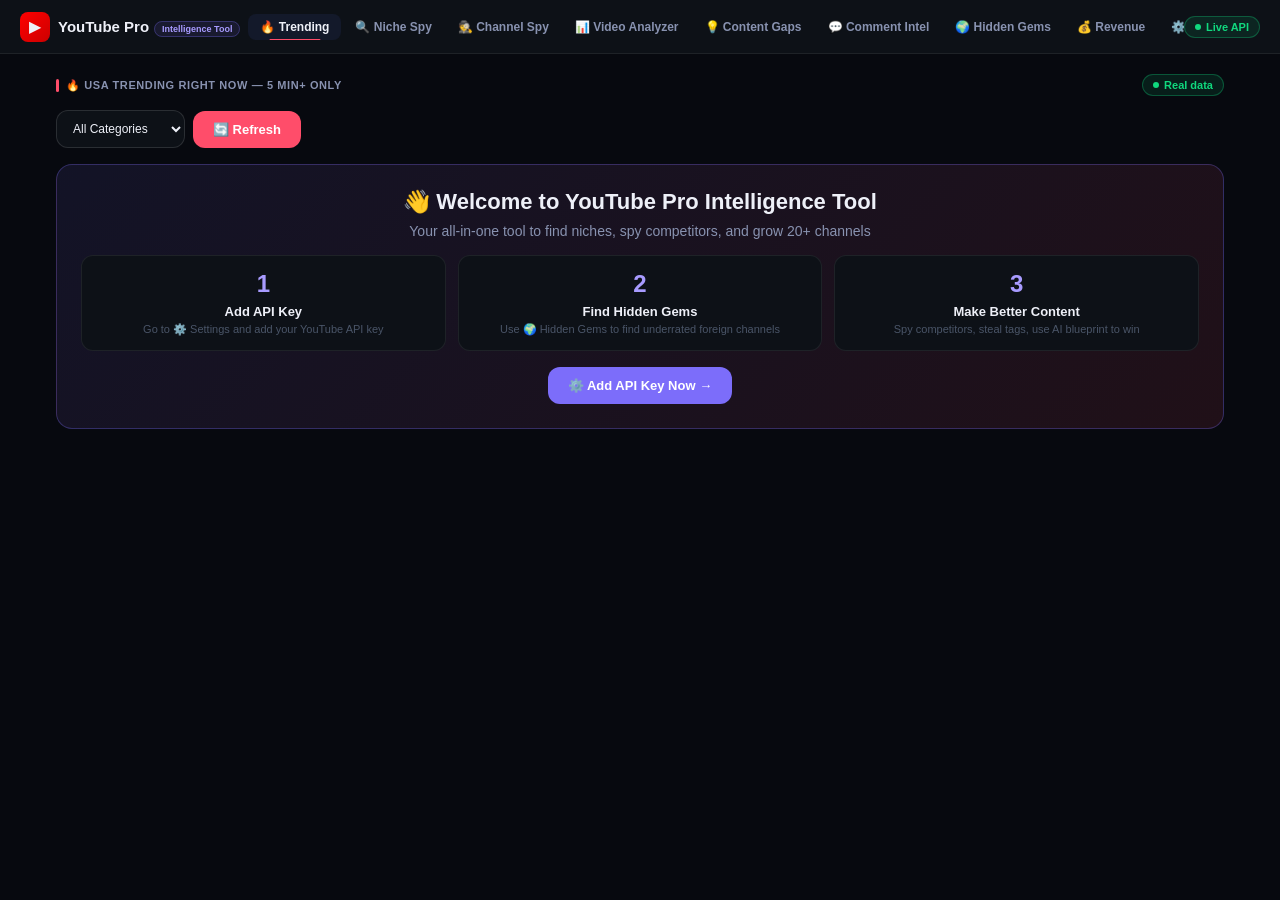
==== commit a366cd55: "Add files via upload" ====
--- a/index.html
+++ b/index.html
@@ -7,145 +7,192 @@
 <style>
 *{box-sizing:border-box;margin:0;padding:0;font-family:-apple-system,BlinkMacSystemFont,"Segoe UI",sans-serif}
 :root{
---bg:#07090f;--bg2:#0d1117;--bg3:#13192a;--bg4:#1a2235;--bg5:#212b42;
+--bg:#07090f;--bg2:#0d1117;--bg3:#13192a;--bg4:#1a2235;
 --acc:#7c6dfa;--acc2:#a89bff;--accbg:rgba(124,109,250,.1);--accbdr:rgba(124,109,250,.3);
 --grn:#10d97e;--grnbg:rgba(16,217,126,.1);--grnbdr:rgba(16,217,126,.3);
 --yel:#f5a623;--yelbg:rgba(245,166,35,.1);--yelbdr:rgba(245,166,35,.3);
 --red:#ff4d6a;--redbg:rgba(255,77,106,.1);--redbdr:rgba(255,77,106,.3);
 --blu:#3d9eff;--blubg:rgba(61,158,255,.1);--bludbr:rgba(61,158,255,.3);
---pnk:#ff6eb4;--pnkbg:rgba(255,110,180,.1);--pnkbdr:rgba(255,110,180,.3);
 --t1:#eef0f8;--t2:#8892b0;--t3:#4a5568;
 --bdr:rgba(255,255,255,.07);--bdr2:rgba(255,255,255,.12);--bdr3:rgba(255,255,255,.18);
 --r:8px;--r2:12px;--r3:16px;
 }
 body{background:var(--bg);color:var(--t1);min-height:100vh}
 /* TOPBAR */
-.topbar{background:var(--bg2);border-bottom:1px solid var(--bdr);padding:0 28px;display:flex;align-items:center;justify-content:space-between;height:58px;position:sticky;top:0;z-index:200}
-.logo{display:flex;align-items:center;gap:10px}
-.logo-ico{width:34px;height:34px;background:linear-gradient(135deg,#ff0000,#cc0000);border-radius:9px;display:flex;align-items:center;justify-content:center;font-size:18px;box-shadow:0 0 18px rgba(255,0,0,.4)}
-.logo-name{font-size:16px;font-weight:700;letter-spacing:-.3px}
-.logo-tag{font-size:10px;font-weight:700;color:var(--acc2);background:var(--accbg);border:1px solid var(--accbdr);padding:2px 8px;border-radius:20px;margin-left:6px;text-transform:uppercase;letter-spacing:.5px}
-.nav{display:flex;gap:2px}
-.ntab{background:transparent;border:none;color:var(--t2);padding:7px 16px;border-radius:var(--r);font-size:13px;font-weight:600;cursor:pointer;transition:all .2s;font-family:inherit;position:relative;display:flex;align-items:center;gap:6px}
+.topbar{background:var(--bg2);border-bottom:1px solid var(--bdr);padding:0 20px;display:flex;align-items:center;justify-content:space-between;height:54px;position:sticky;top:0;z-index:200;overflow-x:auto}
+.logo{display:flex;align-items:center;gap:8px;flex-shrink:0}
+.logo-ico{width:30px;height:30px;background:linear-gradient(135deg,#ff0000,#cc0000);border-radius:8px;display:flex;align-items:center;justify-content:center;font-size:16px}
+.logo-name{font-size:15px;font-weight:700}
+.logo-tag{font-size:9px;font-weight:700;color:var(--acc2);background:var(--accbg);border:1px solid var(--accbdr);padding:2px 7px;border-radius:20px;margin-left:5px;white-space:nowrap}
+.nav{display:flex;gap:2px;overflow-x:auto;padding:0 8px}
+.nav::-webkit-scrollbar{height:0}
+.ntab{background:transparent;border:none;color:var(--t2);padding:6px 12px;border-radius:var(--r);font-size:12px;font-weight:600;cursor:pointer;white-space:nowrap;font-family:inherit;position:relative;display:flex;align-items:center;gap:5px;transition:all .2s}
 .ntab:hover{color:var(--t1);background:var(--bg3)}
 .ntab.on{color:var(--t1);background:var(--bg3)}
 .ntab.on::after{content:"";position:absolute;bottom:-1px;left:50%;transform:translateX(-50%);width:55%;height:2px;border-radius:2px;background:var(--red)}
-.tr{display:flex;align-items:center;gap:10px}
-.live{display:flex;align-items:center;gap:5px;font-size:11px;font-weight:700;color:var(--grn);background:var(--grnbg);border:1px solid var(--grnbdr);padding:4px 11px;border-radius:20px}
+.live{display:flex;align-items:center;gap:5px;font-size:11px;font-weight:700;color:var(--grn);background:var(--grnbg);border:1px solid var(--grnbdr);padding:4px 10px;border-radius:20px;flex-shrink:0}
 .dot{width:6px;height:6px;background:var(--grn);border-radius:50%;animation:blink 2s infinite}
 @keyframes blink{0%,100%{opacity:1}50%{opacity:.3}}
 /* LAYOUT */
-.main{max-width:1200px;margin:0 auto;padding:24px}
+.main{max-width:1200px;margin:0 auto;padding:20px 16px}
 .pg{display:none}.pg.on{display:block}
+/* WELCOME */
+.welcome{background:linear-gradient(135deg,var(--accbg),var(--redbg));border:1px solid var(--accbdr);border-radius:var(--r3);padding:24px;margin-bottom:20px;text-align:center}
+.welcome h2{font-size:22px;font-weight:700;color:var(--t1);margin-bottom:8px}
+.welcome p{font-size:14px;color:var(--t2);margin-bottom:16px}
+.welcome-steps{display:grid;grid-template-columns:repeat(3,1fr);gap:12px;margin-bottom:16px}
+.ws{background:var(--bg2);border:1px solid var(--bdr);border-radius:var(--r2);padding:14px;text-align:center}
+.ws-num{font-size:24px;font-weight:700;color:var(--acc2);margin-bottom:6px}
+.ws-title{font-size:13px;font-weight:600;color:var(--t1);margin-bottom:4px}
+.ws-sub{font-size:11px;color:var(--t3)}
 /* INPUTS */
-.inp-row{display:flex;gap:10px;margin-bottom:20px;flex-wrap:wrap}
-.inp{flex:1;padding:12px 16px;background:var(--bg2);border:1px solid var(--bdr2);border-radius:var(--r2);color:var(--t1);font-size:14px;font-family:inherit;outline:none;min-width:200px;transition:border-color .2s}
+.inp-row{display:flex;gap:10px;margin-bottom:18px;flex-wrap:wrap}
+.inp{flex:1;padding:11px 14px;background:var(--bg2);border:1px solid var(--bdr2);border-radius:var(--r2);color:var(--t1);font-size:13px;font-family:inherit;outline:none;min-width:180px;transition:border-color .2s}
 .inp:focus{border-color:var(--accbdr);box-shadow:0 0 0 3px rgba(124,109,250,.1)}
 .inp::placeholder{color:var(--t3)}
-.btn{padding:12px 22px;border:none;border-radius:var(--r2);font-size:13px;font-weight:700;cursor:pointer;font-family:inherit;transition:all .2s;white-space:nowrap}
-.btn-red{background:var(--red);color:#fff}
-.btn-red:hover{opacity:.85;transform:translateY(-1px)}
-.btn-grn{background:var(--grn);color:#000}
-.btn-grn:hover{opacity:.85;transform:translateY(-1px)}
-.btn-acc{background:var(--acc);color:#fff}
-.btn-acc:hover{opacity:.85;transform:translateY(-1px)}
-.btn-ghost{background:var(--bg3);color:var(--t2);border:1px solid var(--bdr2)}
-.btn-ghost:hover{color:var(--t1);border-color:var(--bdr3)}
+.btn{padding:11px 20px;border:none;border-radius:var(--r2);font-size:13px;font-weight:700;cursor:pointer;font-family:inherit;transition:all .2s;white-space:nowrap}
+.btn-red{background:var(--red);color:#fff}.btn-red:hover{opacity:.85;transform:translateY(-1px)}
+.btn-grn{background:var(--grn);color:#000}.btn-grn:hover{opacity:.85;transform:translateY(-1px)}
+.btn-acc{background:var(--acc);color:#fff}.btn-acc:hover{opacity:.85;transform:translateY(-1px)}
+.btn-ghost{background:var(--bg3);color:var(--t2);border:1px solid var(--bdr2)}.btn-ghost:hover{color:var(--t1)}
+.fsel{padding:10px 12px;background:var(--bg2);border:1px solid var(--bdr2);border-radius:var(--r2);color:var(--t1);font-size:12px;font-family:inherit;cursor:pointer;outline:none}
 /* SECTION */
-.shdr{display:flex;align-items:center;justify-content:space-between;margin-bottom:16px}
-.stitle{font-size:11px;font-weight:700;color:var(--t2);text-transform:uppercase;letter-spacing:.6px;display:flex;align-items:center;gap:8px}
+.shdr{display:flex;align-items:center;justify-content:space-between;margin-bottom:14px}
+.stitle{font-size:11px;font-weight:700;color:var(--t2);text-transform:uppercase;letter-spacing:.6px;display:flex;align-items:center;gap:7px}
 .stitle::before{content:"";width:3px;height:13px;background:var(--red);border-radius:2px;display:inline-block}
-/* CARDS */
-.grid{display:grid;grid-template-columns:repeat(auto-fill,minmax(300px,1fr));gap:14px}
-.card{background:var(--bg2);border:1px solid var(--bdr);border-radius:var(--r3);padding:18px;transition:all .2s;position:relative;overflow:hidden}
+/* CARDS GRID */
+.grid{display:grid;grid-template-columns:repeat(auto-fill,minmax(290px,1fr));gap:14px}
+.card{background:var(--bg2);border:1px solid var(--bdr);border-radius:var(--r3);padding:16px;transition:all .2s;position:relative;overflow:hidden}
 .card::before{content:"";position:absolute;top:0;left:0;right:0;height:2px;background:linear-gradient(90deg,var(--red),transparent)}
-.card:hover{border-color:var(--bdr2);transform:translateY(-2px);box-shadow:0 8px 32px rgba(0,0,0,.4)}
-.card-thumb{width:100%;height:150px;object-fit:cover;border-radius:var(--r);margin-bottom:12px;border:1px solid var(--bdr)}
-.card-title{font-size:14px;font-weight:600;color:var(--t1);line-height:1.45;margin-bottom:8px}
-.card-channel{font-size:12px;color:var(--acc2);margin-bottom:10px;display:flex;align-items:center;gap:5px}
-.pills{display:flex;gap:6px;flex-wrap:wrap;margin-bottom:10px}
-.pill{font-size:11px;color:var(--t2);background:var(--bg3);border:1px solid var(--bdr);padding:3px 9px;border-radius:10px}
-.score-row{display:flex;align-items:center;justify-content:space-between;margin-bottom:10px}
-.score-badge{font-size:13px;font-weight:700;padding:4px 12px;border-radius:20px}
-.sc-hot{background:var(--redbg);color:var(--red);border:1px solid var(--redbdr)}
-.sc-warm{background:var(--yelbg);color:var(--yel);border:1px solid var(--yelbdr)}
-.sc-good{background:var(--grnbg);color:var(--grn);border:1px solid var(--grnbdr)}
-.card-actions{display:flex;gap:8px;flex-wrap:wrap}
-.btn-sm{padding:7px 14px;border:none;border-radius:var(--r);font-size:11px;font-weight:700;cursor:pointer;font-family:inherit;text-decoration:none;display:inline-flex;align-items:center;gap:4px}
-.bsm-red{background:var(--red);color:#fff}
-.bsm-acc{background:var(--accbg);color:var(--acc2);border:1px solid var(--accbdr)}
-.bsm-grn{background:var(--grnbg);color:var(--grn);border:1px solid var(--grnbdr)}
-/* FILTERS */
-.fbar{display:flex;gap:8px;margin-bottom:18px;flex-wrap:wrap;align-items:center}
-.fsel{padding:8px 12px;background:var(--bg2);border:1px solid var(--bdr2);border-radius:var(--r);color:var(--t1);font-size:12px;font-family:inherit;cursor:pointer;outline:none}
-.fc{background:var(--bg2);border:1px solid var(--bdr2);color:var(--t2);padding:7px 14px;border-radius:20px;font-size:12px;font-weight:500;cursor:pointer;font-family:inherit;transition:all .15s}
-.fc.on{background:var(--redbg);border-color:var(--redbdr);color:var(--red);font-weight:700}
+.card:hover{border-color:var(--bdr2);transform:translateY(-2px);box-shadow:0 8px 28px rgba(0,0,0,.4)}
+.card-thumb{width:100%;height:145px;object-fit:cover;border-radius:var(--r);margin-bottom:11px;border:1px solid var(--bdr)}
+.card-title{font-size:13px;font-weight:600;color:var(--t1);line-height:1.45;margin-bottom:7px}
+.card-ch{font-size:11px;color:var(--acc2);margin-bottom:9px}
+.pills{display:flex;gap:5px;flex-wrap:wrap;margin-bottom:10px}
+.pill{font-size:11px;color:var(--t2);background:var(--bg3);border:1px solid var(--bdr);padding:3px 8px;border-radius:10px}
+.pill-grn{background:var(--grnbg);color:var(--grn);border-color:var(--grnbdr)}
+.pill-red{background:var(--redbg);color:var(--red);border-color:var(--redbdr)}
+.pill-yel{background:var(--yelbg);color:var(--yel);border-color:var(--yelbdr)}
+.card-acts{display:flex;gap:7px;flex-wrap:wrap}
+.bsm{padding:7px 13px;border:none;border-radius:var(--r);font-size:11px;font-weight:700;cursor:pointer;font-family:inherit;text-decoration:none;display:inline-flex;align-items:center;gap:4px;transition:opacity .15s}
+.bsm-red{background:var(--red);color:#fff}.bsm-red:hover{opacity:.85}
+.bsm-acc{background:var(--accbg);color:var(--acc2);border:1px solid var(--accbdr)}.bsm-acc:hover{background:var(--acc);color:#fff}
+.bsm-grn{background:var(--grnbg);color:var(--grn);border:1px solid var(--grnbdr)}.bsm-grn:hover{background:var(--grn);color:#000}
+.bsm-copy{background:var(--bg3);color:var(--t2);border:1px solid var(--bdr2)}.bsm-copy:hover{color:var(--t1)}
 /* LOADING */
 .loading{text-align:center;padding:60px 20px}
-.spin{font-size:36px;display:inline-block;animation:spin 1s linear infinite;margin-bottom:14px}
+.spin{font-size:34px;display:inline-block;animation:spin 1s linear infinite;margin-bottom:12px}
 @keyframes spin{from{transform:rotate(0)}to{transform:rotate(360deg)}}
-.load-t{font-size:16px;font-weight:600;color:var(--acc2);margin-bottom:6px}
-.load-s{font-size:13px;color:var(--t3)}
+.load-t{font-size:15px;font-weight:600;color:var(--acc2);margin-bottom:5px}
+.load-s{font-size:12px;color:var(--t3)}
 /* EMPTY */
 .empty{text-align:center;padding:50px 20px;color:var(--t3)}
-.em-i{font-size:40px;margin-bottom:12px}
-.em-t{font-size:16px;font-weight:600;color:var(--t2);margin-bottom:6px}
-/* DETAIL VIEW */
-.detail{background:var(--bg2);border:1px solid var(--bdr);border-radius:var(--r3);padding:24px;margin-top:16px}
-.detail-title{font-size:18px;font-weight:700;color:var(--t1);margin-bottom:16px;line-height:1.4}
-.stat-grid{display:grid;grid-template-columns:repeat(auto-fill,minmax(140px,1fr));gap:10px;margin-bottom:20px}
-.stat-box{background:var(--bg3);border:1px solid var(--bdr);border-radius:var(--r2);padding:14px;text-align:center}
-.stat-val{font-size:22px;font-weight:700;color:var(--t1)}
-.stat-lbl{font-size:11px;color:var(--t3);margin-top:3px}
-.stat-tag{font-size:10px;font-weight:600;margin-top:5px}
-.tg{color:var(--grn)}.ty{color:var(--yel)}.tr-c{color:var(--red)}.ta{color:var(--acc2)}
-.section-box{background:var(--bg3);border:1px solid var(--bdr);border-radius:var(--r2);padding:16px;margin-bottom:14px}
-.section-box h3{font-size:12px;font-weight:700;color:var(--t2);text-transform:uppercase;letter-spacing:.5px;margin-bottom:12px}
+.em-i{font-size:38px;margin-bottom:10px}
+.em-t{font-size:15px;font-weight:600;color:var(--t2);margin-bottom:5px}
+.em-s{font-size:12px}
+/* DETAIL */
+.detail{background:var(--bg2);border:1px solid var(--bdr);border-radius:var(--r3);padding:20px;margin-bottom:16px}
+.detail-t{font-size:17px;font-weight:700;color:var(--t1);margin-bottom:14px;line-height:1.4}
+.stat-grid{display:grid;grid-template-columns:repeat(auto-fill,minmax(130px,1fr));gap:9px;margin-bottom:16px}
+.sbox{background:var(--bg3);border:1px solid var(--bdr);border-radius:var(--r2);padding:12px;text-align:center}
+.sv{font-size:21px;font-weight:700;color:var(--t1)}
+.sl{font-size:10px;color:var(--t3);margin-top:3px}
+.st{font-size:9px;font-weight:600;margin-top:4px}
+.tg{color:var(--grn)}.ty{color:var(--yel)}.ta{color:var(--acc2)}.tr-c{color:var(--red)}
+.sec-box{background:var(--bg3);border:1px solid var(--bdr);border-radius:var(--r2);padding:14px;margin-bottom:12px}
+.sec-box h3{font-size:11px;font-weight:700;color:var(--t2);text-transform:uppercase;letter-spacing:.5px;margin-bottom:10px}
+.ins-box{background:linear-gradient(135deg,var(--grnbg),var(--accbg));border:1px solid var(--grnbdr);border-radius:var(--r2);padding:14px;margin-bottom:12px}
+.ins-box h3{font-size:11px;font-weight:700;color:var(--grn);text-transform:uppercase;letter-spacing:.5px;margin-bottom:9px}
+.ins-item{font-size:13px;color:var(--t1);padding:5px 0;border-bottom:1px solid var(--bdr);display:flex;align-items:flex-start;gap:7px}
+.ins-item:last-child{border-bottom:none}
+/* TAGS */
 .tag-cloud{display:flex;flex-wrap:wrap;gap:6px}
-.tag-item{font-size:11px;background:var(--accbg);color:var(--acc2);border:1px solid var(--accbdr);padding:3px 10px;border-radius:20px;cursor:pointer}
+.tag-item{font-size:11px;background:var(--accbg);color:var(--acc2);border:1px solid var(--accbdr);padding:3px 10px;border-radius:20px;cursor:pointer;transition:all .15s}
 .tag-item:hover{background:var(--acc);color:#fff}
-.insight-box{background:linear-gradient(135deg,var(--grnbg),var(--accbg));border:1px solid var(--grnbdr);border-radius:var(--r2);padding:16px;margin-bottom:14px}
-.insight-box h3{font-size:12px;font-weight:700;color:var(--grn);text-transform:uppercase;letter-spacing:.5px;margin-bottom:10px}
-.insight-item{font-size:13px;color:var(--t1);padding:5px 0;border-bottom:1px solid var(--bdr);display:flex;align-items:flex-start;gap:8px}
-.insight-item:last-child{border-bottom:none}
+/* SCORE */
+.score-badge{font-size:13px;font-weight:700;padding:5px 14px;border-radius:20px;display:inline-block}
+.sb-hot{background:var(--redbg);color:var(--red);border:1px solid var(--redbdr)}
+.sb-warm{background:var(--yelbg);color:var(--yel);border:1px solid var(--yelbdr)}
+.sb-good{background:var(--grnbg);color:var(--grn);border:1px solid var(--grnbdr)}
 /* COMP */
 .comp-badge{font-size:12px;font-weight:700;padding:4px 12px;border-radius:20px}
-.comp-low{background:var(--grnbg);color:var(--grn);border:1px solid var(--grnbdr)}
-.comp-med{background:var(--yelbg);color:var(--yel);border:1px solid var(--yelbdr)}
-.comp-high{background:var(--redbg);color:var(--red);border:1px solid var(--redbdr)}
+.comp-vl{background:var(--grnbg);color:var(--grn);border:1px solid var(--grnbdr)}
+.comp-l{background:var(--grnbg);color:var(--grn);border:1px solid var(--grnbdr)}
+.comp-m{background:var(--yelbg);color:var(--yel);border:1px solid var(--yelbdr)}
+.comp-h{background:var(--redbg);color:var(--red);border:1px solid var(--redbdr)}
+/* SENTIMENT */
+.sent-bar{height:8px;border-radius:4px;overflow:hidden;display:flex;gap:2px;margin-bottom:8px}
+.sb-pos{background:var(--grn)}.sb-shock{background:var(--yel)}.sb-neg{background:var(--red)}
+/* COMMENT */
+.com-item{background:var(--bg3);border:1px solid var(--bdr);border-radius:var(--r);padding:11px;margin-bottom:7px}
+.com-text{font-size:12px;color:var(--t1);line-height:1.5;margin-bottom:5px}
+.com-meta{font-size:10px;color:var(--t3);display:flex;gap:10px}
 /* GAP */
-.gap-result{background:var(--bg2);border:1px solid var(--bdr);border-radius:var(--r3);padding:20px;margin-bottom:14px}
 .gap-rec{font-size:14px;font-weight:600;color:var(--t1);padding:14px 16px;border-radius:var(--r2);margin-bottom:14px;line-height:1.6}
-.gap-rec-ex{background:var(--grnbg);border:1px solid var(--grnbdr)}
-.gap-rec-gd{background:var(--yelbg);border:1px solid var(--yelbdr)}
-.gap-rec-ok{background:var(--redbg);border:1px solid var(--redbdr)}
+.gr-ex{background:var(--grnbg);border:1px solid var(--grnbdr)}
+.gr-gd{background:var(--yelbg);border:1px solid var(--yelbdr)}
+.gr-ok{background:var(--redbg);border:1px solid var(--redbdr)}
 /* REVENUE */
-.rev-grid{display:grid;grid-template-columns:repeat(3,1fr);gap:12px;margin-bottom:16px}
-.rev-card{background:var(--bg3);border:1px solid var(--bdr);border-radius:var(--r2);padding:16px;text-align:center}
-.rev-platform{font-size:12px;color:var(--t2);margin-bottom:8px;font-weight:600}
-.rev-amount{font-size:22px;font-weight:700;color:var(--t1)}
-.rev-rpm{font-size:11px;color:var(--t3);margin-top:4px}
-/* COMMENT */
-.comment-item{background:var(--bg3);border:1px solid var(--bdr);border-radius:var(--r);padding:12px;margin-bottom:8px}
-.comment-text{font-size:13px;color:var(--t1);line-height:1.5;margin-bottom:6px}
-.comment-meta{font-size:11px;color:var(--t3);display:flex;align-items:center;gap:10px}
-.sentiment-bar{height:8px;border-radius:4px;overflow:hidden;display:flex;gap:2px;margin-bottom:8px}
-.sb-pos{background:var(--grn)}
-.sb-shock{background:var(--yel)}
-.sb-neg{background:var(--red)}
+.rev-grid{display:grid;grid-template-columns:repeat(3,1fr);gap:10px;margin-bottom:14px}
+.rev-card{background:var(--bg3);border:1px solid var(--bdr);border-radius:var(--r2);padding:14px;text-align:center}
+.rev-plat{font-size:11px;color:var(--t2);margin-bottom:7px;font-weight:600}
+.rev-amt{font-size:20px;font-weight:700;color:var(--t1)}
+.rev-rpm{font-size:10px;color:var(--t3);margin-top:3px}
+/* HIDDEN GEMS */
+.gem-card{background:var(--bg2);border:1px solid var(--grnbdr);border-radius:var(--r3);padding:18px;margin-bottom:14px;position:relative;overflow:hidden}
+.gem-card::before{content:"";position:absolute;top:0;left:0;right:0;height:3px;background:linear-gradient(90deg,var(--grn),var(--acc),transparent)}
+.gem-header{display:flex;align-items:center;gap:12px;margin-bottom:14px}
+.gem-avatar{width:50px;height:50px;border-radius:50%;border:2px solid var(--grnbdr);object-fit:cover}
+.gem-avatar-placeholder{width:50px;height:50px;border-radius:50%;background:var(--grnbg);border:2px solid var(--grnbdr);display:flex;align-items:center;justify-content:center;font-size:20px;flex-shrink:0}
+.gem-ch-name{font-size:16px;font-weight:700;color:var(--t1);margin-bottom:3px}
+.gem-ch-meta{font-size:12px;color:var(--t3)}
+.gem-badge{font-size:11px;font-weight:700;padding:3px 10px;border-radius:20px;background:var(--grnbg);color:var(--grn);border:1px solid var(--grnbdr);margin-left:auto;flex-shrink:0}
+.gem-videos{display:grid;grid-template-columns:repeat(auto-fill,minmax(200px,1fr));gap:8px;margin-bottom:14px}
+.gem-video{background:var(--bg3);border:1px solid var(--bdr);border-radius:var(--r);padding:10px}
+.gem-v-title{font-size:11px;color:var(--t1);margin-bottom:6px;line-height:1.4;font-weight:500}
+.gem-v-views{font-size:13px;font-weight:700;color:var(--grn)}
+.gem-v-days{font-size:10px;color:var(--t3);margin-top:2px}
+.gem-insight{background:linear-gradient(135deg,rgba(16,217,126,.08),rgba(124,109,250,.08));border:1px solid var(--grnbdr);border-radius:var(--r2);padding:12px;margin-bottom:12px}
+.gem-insight h4{font-size:11px;font-weight:700;color:var(--grn);text-transform:uppercase;letter-spacing:.4px;margin-bottom:8px}
+.gem-acts{display:flex;gap:8px;flex-wrap:wrap}
+.lang-grid{display:grid;grid-template-columns:repeat(auto-fill,minmax(140px,1fr));gap:8px;margin-bottom:18px}
+.lang-btn{background:var(--bg2);border:1px solid var(--bdr2);border-radius:var(--r2);padding:12px;text-align:center;cursor:pointer;transition:all .2s;font-family:inherit}
+.lang-btn:hover{border-color:var(--grnbdr);background:var(--grnbg)}
+.lang-btn.sel{border-color:var(--grn);background:var(--grnbg)}
+.lang-flag{font-size:24px;display:block;margin-bottom:5px}
+.lang-name{font-size:12px;font-weight:600;color:var(--t1)}
+.lang-rpm{font-size:10px;color:var(--t3);margin-top:2px}
+/* AI BOX */
+.ai-box{background:linear-gradient(135deg,var(--accbg),rgba(168,155,255,.05));border:1px solid var(--accbdr);border-radius:var(--r2);padding:14px;margin-bottom:12px}
+.ai-box h3{font-size:11px;font-weight:700;color:var(--acc2);text-transform:uppercase;letter-spacing:.5px;margin-bottom:10px;display:flex;align-items:center;gap:6px}
+.ai-item{font-size:13px;color:var(--t1);padding:5px 0;border-bottom:1px solid var(--bdr);display:flex;align-items:flex-start;gap:8px}
+.ai-item:last-child{border-bottom:none}
+.ai-label{font-size:10px;font-weight:700;color:var(--acc2);text-transform:uppercase;min-width:80px;flex-shrink:0;margin-top:2px}
 /* SETTINGS */
-.scard{background:var(--bg2);border:1px solid var(--bdr);border-radius:var(--r2);padding:20px;margin-bottom:14px}
-.scard-t{font-size:15px;font-weight:700;color:var(--t1);margin-bottom:16px;display:flex;align-items:center;gap:8px}
+.scard{background:var(--bg2);border:1px solid var(--bdr);border-radius:var(--r2);padding:18px;margin-bottom:12px}
+.scard-t{font-size:14px;font-weight:700;color:var(--t1);margin-bottom:14px;display:flex;align-items:center;gap:7px}
 .slbl{font-size:11px;font-weight:700;color:var(--t3);text-transform:uppercase;letter-spacing:.4px;margin-bottom:5px}
-.sg{margin-bottom:14px}
-.sinp{width:100%;padding:10px 13px;background:var(--bg3);border:1px solid var(--bdr2);border-radius:var(--r);color:var(--t1);font-size:13px;font-family:inherit;outline:none;transition:border-color .15s}
+.sg{margin-bottom:12px}
+.sinp{width:100%;padding:9px 12px;background:var(--bg3);border:1px solid var(--bdr2);border-radius:var(--r);color:var(--t1);font-size:13px;font-family:inherit;outline:none;transition:border-color .15s}
 .sinp:focus{border-color:var(--accbdr)}
-.key-status{font-size:12px;padding:8px 12px;border-radius:var(--r);margin-top:8px;font-weight:600}
-.ks-ok{background:var(--grnbg);color:var(--grn);border:1px solid var(--grnbdr)}
-.ks-no{background:var(--redbg);color:var(--red);border:1px solid var(--redbdr)}
+.ks-ok{background:var(--grnbg);color:var(--grn);border:1px solid var(--grnbdr);padding:8px 12px;border-radius:var(--r);font-size:12px;font-weight:600;margin-top:8px}
+.ks-no{background:var(--redbg);color:var(--red);border:1px solid var(--redbdr);padding:8px 12px;border-radius:var(--r);font-size:12px;font-weight:600;margin-top:8px}
+/* FILTERS BAR */
+.fbar{display:flex;gap:8px;margin-bottom:16px;flex-wrap:wrap;align-items:center}
+.fc{background:var(--bg2);border:1px solid var(--bdr2);color:var(--t2);padding:6px 13px;border-radius:20px;font-size:11px;font-weight:500;cursor:pointer;font-family:inherit;transition:all .15s}
+.fc.on{background:var(--redbg);border-color:var(--redbdr);color:var(--red);font-weight:700}
+/* COPY TOAST */
+.toast{position:fixed;bottom:20px;right:20px;background:var(--grn);color:#000;padding:10px 18px;border-radius:var(--r);font-size:13px;font-weight:700;z-index:9999;opacity:0;transition:opacity .3s;pointer-events:none}
+.toast.show{opacity:1}
 ::-webkit-scrollbar{width:5px;height:5px}
 ::-webkit-scrollbar-track{background:var(--bg)}
 ::-webkit-scrollbar-thumb{background:var(--bg4);border-radius:3px}
+@media(max-width:600px){
+  .stat-grid{grid-template-columns:repeat(2,1fr)}
+  .rev-grid{grid-template-columns:repeat(2,1fr)}
+  .welcome-steps{grid-template-columns:1fr}
+  .gem-videos{grid-template-columns:1fr}
+}
 </style>
 </head>
 <body>
@@ -155,18 +202,17 @@
     <div><span class="logo-name">YouTube Pro</span><span class="logo-tag">Intelligence Tool</span></div>
   </div>
   <div class="nav">
-    <button class="ntab on" onclick="ST('tr')">🔥 Trending USA</button>
-    <button class="ntab" onclick="ST('ni')">🔍 Niche Spy</button>
-    <button class="ntab" onclick="ST('ch')">🕵️ Channel Spy</button>
-    <button class="ntab" onclick="ST('vi')">📊 Video Analyzer</button>
-    <button class="ntab" onclick="ST('gp')">💡 Content Gaps</button>
-    <button class="ntab" onclick="ST('cm')">💬 Comment Intel</button>
-    <button class="ntab" onclick="ST('rv')">💰 Revenue Calc</button>
-    <button class="ntab" onclick="ST('st')">⚙️ Settings</button>
-  </div>
-  <div class="tr">
-    <div class="live"><span class="dot"></span>Live API</div>
-  </div>
+    <button class="ntab on" onclick="ST('tr',this)">🔥 Trending</button>
+    <button class="ntab" onclick="ST('ni',this)">🔍 Niche Spy</button>
+    <button class="ntab" onclick="ST('ch',this)">🕵️ Channel Spy</button>
+    <button class="ntab" onclick="ST('vi',this)">📊 Video Analyzer</button>
+    <button class="ntab" onclick="ST('gp',this)">💡 Content Gaps</button>
+    <button class="ntab" onclick="ST('cm',this)">💬 Comment Intel</button>
+    <button class="ntab" onclick="ST('hg',this)">🌍 Hidden Gems</button>
+    <button class="ntab" onclick="ST('rv',this)">💰 Revenue</button>
+    <button class="ntab" onclick="ST('st',this)">⚙️ Settings</button>
+  </div>
+  <div class="live"><span class="dot"></span>Live API</div>
 </div>
 
 <div class="main">
@@ -174,18 +220,12 @@
 <!-- TRENDING -->
 <div class="pg on" id="tab-tr">
   <div class="shdr">
-    <div class="stitle">🔥 USA Trending Right Now</div>
-    <div class="live"><span class="dot"></span>Real YouTube Data</div>
+    <div class="stitle">🔥 USA Trending Right Now — 5 min+ only</div>
+    <div class="live"><span class="dot"></span>Real data</div>
   </div>
   <div class="fbar">
     <select class="fsel" id="tr-cat" onchange="loadTrending()">
       <option value="">All Categories</option>
-      <option value="1">Film & Animation</option>
-      <option value="2">Autos & Vehicles</option>
-      <option value="10">Music</option>
-      <option value="15">Pets & Animals</option>
-      <option value="17">Sports</option>
-      <option value="20">Gaming</option>
       <option value="22">People & Blogs</option>
       <option value="23">Comedy</option>
       <option value="24">Entertainment</option>
@@ -193,47 +233,44 @@
       <option value="26">Howto & Style</option>
       <option value="27">Education</option>
       <option value="28">Science & Tech</option>
-      <option value="29">Nonprofits & Activism</option>
+      <option value="10">Music</option>
+      <option value="17">Sports</option>
+      <option value="20">Gaming</option>
     </select>
     <button class="btn btn-red" onclick="loadTrending()">🔄 Refresh</button>
   </div>
-  <div id="tr-results"><div class="empty"><div class="em-i">🔥</div><div class="em-t">Loading USA trending videos...</div></div></div>
+  <div id="tr-res"></div>
 </div>
 
 <!-- NICHE SPY -->
 <div class="pg" id="tab-ni">
   <div class="shdr"><div class="stitle">🔍 Niche Spy — Find Competition</div></div>
   <div class="inp-row">
-    <input class="inp" id="ni-q" placeholder="Enter niche — e.g. lawn care, cake ASMR, dark psychology..." onkeypress="if(event.key==='Enter')loadNiche()">
-    <select class="fsel" id="ni-days">
-      <option value="15">Last 15 days</option>
-      <option value="30" selected>Last 30 days</option>
-      <option value="60">Last 60 days</option>
-      <option value="90">Last 90 days</option>
-    </select>
-    <button class="btn btn-red" onclick="loadNiche()">🔍 Analyze Niche</button>
-  </div>
-  <div id="ni-results"><div class="empty"><div class="em-i">🔍</div><div class="em-t">Enter a niche to analyze</div><div class="em-s">See competition, avg views, top channels</div></div></div>
+    <input class="inp" id="ni-q" placeholder="Enter niche — e.g. lawn care, dark psychology, cake ASMR..." onkeypress="if(event.key==='Enter')loadNiche()">
+    <select class="fsel" id="ni-days"><option value="15">Last 15 days</option><option value="30" selected>Last 30 days</option><option value="60">Last 60 days</option><option value="90">Last 90 days</option></select>
+    <button class="btn btn-red" onclick="loadNiche()">🔍 Analyze</button>
+  </div>
+  <div id="ni-res"><div class="empty"><div class="em-i">🔍</div><div class="em-t">Enter a niche to analyze</div><div class="em-s">See competition level, avg views, top channels</div></div></div>
 </div>
 
 <!-- CHANNEL SPY -->
 <div class="pg" id="tab-ch">
   <div class="shdr"><div class="stitle">🕵️ Channel Spy — Deep Analysis</div></div>
   <div class="inp-row">
-    <input class="inp" id="ch-inp" placeholder="Channel @username or URL — e.g. @MrBeast or channel ID..." onkeypress="if(event.key==='Enter')loadChannel()">
-    <button class="btn btn-red" onclick="loadChannel()">🕵️ Spy Channel</button>
-  </div>
-  <div id="ch-results"><div class="empty"><div class="em-i">🕵️</div><div class="em-t">Enter any YouTube channel</div><div class="em-s">Get full stats, top videos, weaknesses</div></div></div>
+    <input class="inp" id="ch-inp" placeholder="@username or channel URL — e.g. @MrBeast" onkeypress="if(event.key==='Enter')loadChannel()">
+    <button class="btn btn-red" onclick="loadChannel()">🕵️ Spy</button>
+  </div>
+  <div id="ch-res"><div class="empty"><div class="em-i">🕵️</div><div class="em-t">Enter any YouTube channel</div><div class="em-s">Get full stats, top videos, upload pattern, keywords</div></div></div>
 </div>
 
 <!-- VIDEO ANALYZER -->
 <div class="pg" id="tab-vi">
   <div class="shdr"><div class="stitle">📊 Video Analyzer — Deep Dive</div></div>
   <div class="inp-row">
-    <input class="inp" id="vi-inp" placeholder="Paste YouTube video URL — youtube.com/watch?v=..." onkeypress="if(event.key==='Enter')loadVideo()">
-    <button class="btn btn-red" onclick="loadVideo()">📊 Analyze Video</button>
-  </div>
-  <div id="vi-results"><div class="empty"><div class="em-i">📊</div><div class="em-t">Paste any YouTube video URL</div><div class="em-s">Get viral score, tags, blueprint to make better version</div></div></div>
+    <input class="inp" id="vi-inp" placeholder="Paste YouTube URL — youtube.com/watch?v=... or youtu.be/..." onkeypress="if(event.key==='Enter')loadVideo()">
+    <button class="btn btn-red" onclick="loadVideo()">📊 Analyze</button>
+  </div>
+  <div id="vi-res"><div class="empty"><div class="em-i">📊</div><div class="em-t">Paste any YouTube video URL</div><div class="em-s">Get viral score, tags to steal, blueprint to make better version</div></div></div>
 </div>
 
 <!-- CONTENT GAPS -->
@@ -243,7 +280,7 @@
     <input class="inp" id="gp-q" placeholder="Search topic — e.g. how to fix dead lawn, ferrofluid art..." onkeypress="if(event.key==='Enter')loadGaps()">
     <button class="btn btn-grn" onclick="loadGaps()">💡 Find Gap</button>
   </div>
-  <div id="gp-results"><div class="empty"><div class="em-i">💡</div><div class="em-t">Find gaps in any topic</div><div class="em-s">Discover low competition + high demand videos to make</div></div></div>
+  <div id="gp-res"><div class="empty"><div class="em-i">💡</div><div class="em-t">Find low competition topics</div><div class="em-s">Discover what to make with proven demand and zero competition</div></div></div>
 </div>
 
 <!-- COMMENT INTEL -->
@@ -251,22 +288,44 @@
   <div class="shdr"><div class="stitle">💬 Comment Intelligence</div></div>
   <div class="inp-row">
     <input class="inp" id="cm-inp" placeholder="Paste YouTube video URL to analyze comments..." onkeypress="if(event.key==='Enter')loadComments()">
-    <button class="btn btn-acc" onclick="loadComments()">💬 Analyze Comments</button>
-  </div>
-  <div id="cm-results"><div class="empty"><div class="em-i">💬</div><div class="em-t">Analyze any video comments</div><div class="em-s">Sentiment, demand score, what audience wants more of</div></div></div>
+    <button class="btn btn-acc" onclick="loadComments()">💬 Analyze</button>
+  </div>
+  <div id="cm-res"><div class="empty"><div class="em-i">💬</div><div class="em-t">Analyze any video comments</div><div class="em-s">Sentiment, demand score, comment language breakdown</div></div></div>
 </div>
 
-<!-- REVENUE CALC -->
+<!-- HIDDEN GEMS -->
+<div class="pg" id="tab-hg">
+  <div class="shdr"><div class="stitle">🌍 Hidden Gems — Find Underrated Foreign Channels</div></div>
+  <div style="background:var(--bg2);border:1px solid var(--grnbdr);border-radius:var(--r2);padding:14px;margin-bottom:18px;font-size:13px;color:var(--t2);line-height:1.6">
+    💡 <strong style="color:var(--grn)">How it works:</strong> Finds small foreign channels (under 20K subs) whose last 3-6 videos got 50K+ views each. This means the niche is proven but not yet competitive in English. Make the same content in English = easy viral!
+  </div>
+  <div style="margin-bottom:16px">
+    <div class="slbl" style="margin-bottom:10px">Select Language</div>
+    <div class="lang-grid" id="lang-grid"></div>
+  </div>
+  <div class="inp-row" style="align-items:center">
+    <div style="flex:1;display:flex;gap:10px;flex-wrap:wrap">
+      <div>
+        <div class="slbl">Max Subscribers</div>
+        <select class="fsel" id="hg-subs"><option value="10000">Under 10K</option><option value="20000" selected>Under 20K</option><option value="50000">Under 50K</option></select>
+      </div>
+      <div>
+        <div class="slbl">Min Views (last videos)</div>
+        <select class="fsel" id="hg-views"><option value="20000">20K+</option><option value="50000" selected>50K+</option><option value="100000">100K+</option></select>
+      </div>
+    </div>
+    <button class="btn btn-grn" style="align-self:flex-end" onclick="loadHiddenGems()">🌍 Find Hidden Gems</button>
+  </div>
+  <div id="hg-res"><div class="empty"><div class="em-i">🌍</div><div class="em-t">Select a language and click Find</div><div class="em-s">Tool will scan for small channels with unexpectedly high views</div></div></div>
+</div>
+
+<!-- REVENUE -->
 <div class="pg" id="tab-rv">
   <div class="shdr"><div class="stitle">💰 Revenue Calculator</div></div>
   <div class="detail" style="margin-top:0">
-    <div class="sg">
-      <div class="slbl">Expected Views Per Video</div>
-      <input class="sinp" type="number" id="rv-views" value="100000" oninput="calcRev()">
-    </div>
-    <div class="sg">
-      <div class="slbl">Niche / Category</div>
-      <select class="sinp" id="rv-niche" onchange="calcRev()">
+    <div class="sg"><div class="slbl">Expected Views Per Video</div><input class="sinp" type="number" id="rv-v" value="100000" oninput="calcRev()"></div>
+    <div class="sg"><div class="slbl">Niche / Category</div>
+      <select class="sinp" id="rv-n" onchange="calcRev()">
         <option value="8">General / Entertainment ($8 RPM)</option>
         <option value="10">Food & Cooking ($10 RPM)</option>
         <option value="12">Health & Fitness ($12 RPM)</option>
@@ -275,125 +334,120 @@
         <option value="22">Finance & Money ($22 RPM)</option>
         <option value="25">Business ($25 RPM)</option>
         <option value="6">Gaming ($6 RPM)</option>
-        <option value="5">Music ($5 RPM)</option>
       </select>
     </div>
-    <div class="sg">
-      <div class="slbl">Videos Per Week</div>
-      <input class="sinp" type="number" id="rv-freq" value="5" oninput="calcRev()">
-    </div>
-    <div id="rv-result"></div>
+    <div class="sg"><div class="slbl">Videos Per Week</div><input class="sinp" type="number" id="rv-f" value="5" oninput="calcRev()"></div>
+    <div class="sg"><div class="slbl">Number of Channels</div><input class="sinp" type="number" id="rv-ch" value="1" oninput="calcRev()"></div>
+    <div id="rv-res"></div>
   </div>
 </div>
 
 <!-- SETTINGS -->
 <div class="pg" id="tab-st">
   <div class="scard">
-    <div class="scard-t">🔑 YouTube API Key</div>
-    <div class="sg">
-      <div class="slbl">YouTube Data API v3 Key</div>
-      <input class="sinp" type="password" id="yt-key" placeholder="AIza...">
-      <div id="key-status"></div>
+    <div class="scard-t">🔑 API Keys</div>
+    <div class="sg"><div class="slbl">YouTube Data API v3 Key</div><input class="sinp" type="password" id="yt-key" placeholder="AIza..."><div id="yt-status"></div></div>
+    <div class="sg"><div class="slbl">Claude API Key (for AI features)</div><input class="sinp" type="password" id="cl-key" placeholder="sk-ant-..."><div id="cl-status"></div></div>
+    <button class="btn btn-acc" onclick="saveKeys()" style="width:100%;padding:11px;margin-top:4px">Save Keys</button>
+    <div style="font-size:11px;color:var(--t3);text-align:center;margin-top:8px">🔒 Keys saved in your browser only — never sent to any server</div>
+  </div>
+  <div class="scard">
+    <div class="scard-t">ℹ️ How to Get YouTube API Key</div>
+    <div style="font-size:13px;color:var(--t2);line-height:1.9">
+      1. Go to <a href="https://console.cloud.google.com" target="_blank" style="color:var(--acc2)">console.cloud.google.com</a><br>
+      2. Create new project → Enable "YouTube Data API v3"<br>
+      3. Credentials → Create API Key → Copy<br>
+      4. Paste above and Save<br><br>
+      <strong style="color:var(--grn)">Free quota: 10,000 units/day (~100 searches)</strong>
     </div>
-    <button class="btn btn-acc" onclick="saveKey()" style="width:100%;padding:11px">Save Key</button>
-    <div style="font-size:11px;color:var(--t3);text-align:center;margin-top:10px">🔒 Key saved in your browser only</div>
   </div>
   <div class="scard">
-    <div class="scard-t">ℹ️ How to Get API Key</div>
-    <div style="font-size:13px;color:var(--t2);line-height:1.8">
-      1. Go to <a href="https://console.cloud.google.com" target="_blank" style="color:var(--acc2)">console.cloud.google.com</a><br>
-      2. Create new project<br>
-      3. Enable "YouTube Data API v3"<br>
-      4. Go to Credentials → Create API Key<br>
-      5. Copy and paste above<br><br>
-      <strong style="color:var(--grn)">Free quota: 10,000 units/day</strong>
+    <div class="scard-t">📊 Your Channel Tracker</div>
+    <div style="font-size:13px;color:var(--t3)">Track your 20 channels progress here</div>
+    <div style="margin-top:12px;display:flex;gap:8px">
+      <input class="sinp" id="track-ch" placeholder="Add channel @username" style="flex:1">
+      <button class="btn btn-acc" onclick="addTracked()">Add</button>
     </div>
+    <div id="tracked-list" style="margin-top:12px"></div>
   </div>
 </div>
 
 </div>
 
+<div class="toast" id="toast">✅ Copied!</div>
+
 <script>
+// ── STATE ──────────────────────────────────────────
+let selLang = 'de';
+let trackedChannels = JSON.parse(localStorage.getItem('yt_tracked')||'[]');
+
 // ── HELPERS ──────────────────────────────────────────
-function getKey(){return localStorage.getItem('yt_pro_key')||'';}
-function fmtV(n){if(n>=1000000)return(n/1000000).toFixed(1)+'M';if(n>=1000)return(n/1000).toFixed(1)+'K';return n.toString();}
-function parseDur(d){const m=d.match(/PT(?:(\d+)H)?(?:(\d+)M)?(?:(\d+)S)?/)||[];return(parseInt(m[1]||0)*60)+parseInt(m[2]||0);}
-function dAgo(ds){const d=Math.floor((new Date()-new Date(ds))/86400000);return d===0?'Today':d===1?'Yesterday':d+' days ago';}
-function extractID(url){const m=url.match(/(?:v=|youtu\.be\/|shorts\/)([^&\n?#]+)/);return m?m[1]:url.trim();}
-function extractChannel(inp){
+const GK = () => localStorage.getItem('yt_pro_key')||'';
+const CK = () => localStorage.getItem('yt_cl_key')||'';
+const fmtV = n => n>=1000000?(n/1000000).toFixed(1)+'M':n>=1000?(n/1000).toFixed(1)+'K':n.toString();
+const dAgo = ds => { const d=Math.floor((new Date()-new Date(ds))/86400000); return d===0?'Today':d===1?'Yesterday':d+' days ago'; };
+const extractID = url => { const m=url.match(/(?:v=|youtu\.be\/|shorts\/)([^&\n?#]+)/); return m?m[1]:url.trim(); };
+const extractCh = inp => {
   if(inp.includes('youtube.com/channel/'))return{type:'id',val:inp.split('channel/')[1].split('/')[0]};
-  if(inp.includes('@'))return{type:'username',val:inp.includes('youtube.com')? inp.split('@')[1].split('/')[0] : inp.replace('@','')};
+  if(inp.includes('@')||!inp.includes('http'))return{type:'username',val:inp.replace(/.*@/,'').split('/')[0]};
   return{type:'id',val:inp.trim()};
-}
-function scoreClass(s){return s>=85?'sc-hot':s>=65?'sc-warm':'sc-good';}
-function compClass(c){return c==='LOW'||c==='VERY LOW'?'comp-low':c==='MEDIUM'?'comp-med':'comp-high';}
+};
+const scClass = s => s>=85?'sb-hot':s>=65?'sb-warm':'sb-good';
+const cmpClass = c => c==='VERY LOW'||c==='LOW'?'comp-l':c==='MEDIUM'?'comp-m':'comp-h';
 
 function loading(id,msg='Loading...'){
   document.getElementById(id).innerHTML=`<div class="loading"><div class="spin">⏳</div><div class="load-t">${msg}</div><div class="load-s">Fetching real YouTube data...</div></div>`;
 }
 
+function copyText(text,btn){
+  navigator.clipboard.writeText(text).then(()=>{
+    const t=document.getElementById('toast');
+    t.classList.add('show');
+    setTimeout(()=>t.classList.remove('show'),2000);
+    if(btn){const orig=btn.textContent;btn.textContent='✅ Copied!';setTimeout(()=>btn.textContent=orig,2000);}
+  });
+}
+
+function noKey(id){
+  document.getElementById(id).innerHTML=`<div class="empty"><div class="em-i">🔑</div><div class="em-t">API Key needed</div><div class="em-s">Go to ⚙️ Settings tab → Add your YouTube API key</div></div>`;
+}
+
 // ── TAB SWITCH ──────────────────────────────────────
-function ST(tab){
+function ST(tab,el){
   document.querySelectorAll('.ntab').forEach(t=>t.classList.remove('on'));
   document.querySelectorAll('.pg').forEach(p=>p.classList.remove('on'));
-  event.currentTarget.classList.add('on');
+  el.classList.add('on');
   document.getElementById('tab-'+tab).classList.add('on');
   if(tab==='tr')loadTrending();
   if(tab==='rv')calcRev();
-  if(tab==='st')checkKey();
-}
-
-// ── TRENDING ──────────────────────────────────────
-async function loadTrending(){
-  const key=getKey();
-  if(!key){document.getElementById('tr-results').innerHTML=`<div class="empty"><div class="em-i">🔑</div><div class="em-t">API Key needed</div><div class="em-s">Go to Settings tab and add your YouTube API key</div></div>`;return;}
-  loading('tr-results','Loading USA trending videos...');
-  const cat=document.getElementById('tr-cat').value;
-  try{
-    const r=await fetch(`/api/trending?category=${cat}&key=${key}`);
-    const d=await r.json();
-    if(d.error)throw new Error(d.error);
-    renderVideos('tr-results',d.videos,'trending');
-  }catch(e){
-    document.getElementById('tr-results').innerHTML=`<div class="empty"><div class="em-i">❌</div><div class="em-t">Error</div><div class="em-s">${e.message}</div></div>`;
-  }
-}
-
-function renderVideos(id,videos,mode){
+  if(tab==='st'){checkKeys();renderTracked();}
+}
+
+// ── RENDER VIDEOS GRID ──────────────────────────────────────
+function renderGrid(id, videos, onAnalyze){
   const c=document.getElementById(id);
-  if(!videos?.length){c.innerHTML=`<div class="empty"><div class="em-i">😔</div><div class="em-t">No videos found</div></div>`;return;}
-  
-  c.innerHTML=`<div class="grid" id="${id}-grid"></div>`;
-  const g=document.getElementById(`${id}-grid`);
-  
-  videos.forEach((v,i)=>{
-    const views=v.views||0;
-    const likes=v.likes||0;
-    const dur=v.duration?parseDur(v.duration):v.duration||0;
-    const lr=views>0?((likes/views)*100).toFixed(1):0;
-    const score=v.score||calcScore(views,likes,dur,v.daysAgo||0);
-    const sc=scoreClass(score);
-    
-    const el=document.createElement('div');
-    el.className='card';
+  if(!videos?.length){c.innerHTML=`<div class="empty"><div class="em-i">😔</div><div class="em-t">No videos found (5 min+ only)</div><div class="em-s">Try different filters or niche</div></div>`;return;}
+  c.innerHTML=`<div class="grid" id="${id}-g"></div>`;
+  const g=document.getElementById(`${id}-g`);
+  videos.forEach(v=>{
+    const views=v.views||0, likes=v.likes||0;
+    const score=v.score||calcScore(views,likes,v.mins||0,v.daysAgo||0);
+    const el=document.createElement('div'); el.className='card';
     el.innerHTML=`
       ${v.thumbnail?`<img class="card-thumb" src="${v.thumbnail}" onerror="this.style.display='none'" alt="">`:''}
       <div class="card-title">${v.title}</div>
-      <div class="card-channel">📺 ${v.channel} ${v.daysAgo!==undefined?'&nbsp;·&nbsp; '+dAgo(v.publishedAt||new Date(Date.now()-v.daysAgo*86400000)):''}</div>
+      <div class="card-ch">📺 ${v.channel||''} ${v.daysAgo!==undefined?'· '+dAgo(v.publishedAt||new Date(Date.now()-v.daysAgo*86400000)):''}</div>
       <div class="pills">
         <div class="pill">👁 ${fmtV(views)}</div>
         <div class="pill">❤️ ${fmtV(likes)}</div>
-        <div class="pill">📊 ${lr}% rate</div>
-        ${dur>0?`<div class="pill">⏱ ${dur} min</div>`:''}
+        ${v.mins?`<div class="pill">⏱ ${v.mins} min</div>`:''}
+        ${v.vph?`<div class="pill">⚡ ${fmtV(v.vph)} VPH</div>`:''}
       </div>
-      <div class="score-row">
-        <div class="score-badge ${sc}">${score}/100 Viral Score</div>
-        ${v.tags?.length?`<div style="font-size:10px;color:var(--t3)">${v.tags.length} tags</div>`:''}
-      </div>
-      <div class="card-actions">
-        <a class="btn-sm bsm-red" href="${v.url}" target="_blank">▶ Watch</a>
-        ${v.channelId?`<button class="btn-sm bsm-acc" onclick="spyChannel('${v.channelId}')">🕵️ Spy Channel</button>`:''}
-        <button class="btn-sm bsm-grn" onclick="analyzeVideo('${v.url}')">📊 Analyze</button>
+      <div style="margin-bottom:10px"><span class="score-badge ${scClass(score)}">${score}/100 Viral Score</span></div>
+      <div class="card-acts">
+        <a class="bsm bsm-red" href="${v.url}" target="_blank">▶ Watch</a>
+        <button class="bsm bsm-acc" onclick="goAnalyze('${v.url}')">📊 Analyze</button>
+        ${v.channelId?`<button class="bsm bsm-grn" onclick="goChannel('${v.channelId}')">🕵️ Spy</button>`:''}
       </div>`;
     g.appendChild(el);
   });
@@ -404,105 +458,20 @@
   if(v>1000000)s+=20;else if(v>500000)s+=15;else if(v>100000)s+=10;else if(v>50000)s+=5;
   if(v>0&&l/v>0.05)s+=15;else if(v>0&&l/v>0.02)s+=8;
   if(d<=3)s+=15;else if(d<=7)s+=10;else if(d<=14)s+=5;
-  if(m>=8&&m<=35)s+=5;
+  if(m>=8&&m<=25)s+=5;
   return Math.min(99,s);
 }
 
-// ── NICHE SPY ──────────────────────────────────────
-async function loadNiche(){
-  const key=getKey();const q=document.getElementById('ni-q').value.trim();
-  if(!key){alert('Add API key in Settings first!');return;}
-  if(!q){alert('Enter a niche to analyze');return;}
-  loading('ni-results',`Analyzing niche: "${q}"...`);
-  const days=document.getElementById('ni-days').value;
-  try{
-    const r=await fetch(`/api/niche?q=${encodeURIComponent(q)}&days=${days}&key=${key}`);
-    const d=await r.json();
-    if(d.error)throw new Error(d.error);
-    renderNiche('ni-results',d,q);
-  }catch(e){
-    document.getElementById('ni-results').innerHTML=`<div class="empty"><div class="em-i">❌</div><div class="em-t">${e.message}</div></div>`;
-  }
-}
-
-function renderNiche(id,data,q){
-  const c=document.getElementById(id);
-  const s=data.stats;
-  const compClass2=s.compLevel==='LOW'?'comp-low':s.compLevel==='MEDIUM'?'comp-med':'comp-high';
-  
-  c.innerHTML=`
-    <div class="detail" style="margin-bottom:20px">
-      <div class="detail-title">🔍 Niche Analysis: "${q}"</div>
-      <div class="stat-grid">
-        <div class="stat-box"><div class="stat-val">${s.totalVideos}</div><div class="stat-lbl">Videos Found</div><div class="stat-tag ta">In selected period</div></div>
-        <div class="stat-box"><div class="stat-val">${fmtV(s.avgViews)}</div><div class="stat-lbl">Avg Views</div><div class="stat-tag tg">Per video</div></div>
-        <div class="stat-box"><div class="stat-val">${fmtV(s.avgVph)}</div><div class="stat-lbl">Avg VPH</div><div class="stat-tag ty">Views per hour</div></div>
-        <div class="stat-box"><div class="stat-val">${fmtV(s.topViews)}</div><div class="stat-lbl">Top Video Views</div><div class="stat-tag tr-c">Best performer</div></div>
-      </div>
-      <div style="display:flex;align-items:center;gap:12px;margin-bottom:16px">
-        <div>Competition Level: <span class="comp-badge ${compClass2}">${s.compLevel}</span></div>
-        <div style="font-size:13px;color:var(--t2)">Top channel: <strong style="color:var(--acc2)">${s.topChannel}</strong></div>
-      </div>
-      <div class="insight-box">
-        <h3>💡 AI Insight</h3>
-        ${s.compLevel==='LOW'||s.compLevel==='VERY LOW'?
-          `<div class="insight-item">✅ LOW competition — excellent time to enter this niche!</div>
-           <div class="insight-item">🔥 Average ${fmtV(s.avgViews)} views per video — strong demand exists</div>
-           <div class="insight-item">🎯 Make 3-5 videos on this topic — you can dominate easily</div>`:
-          s.compLevel==='MEDIUM'?
-          `<div class="insight-item">⚠️ Medium competition — you need a unique angle</div>
-           <div class="insight-item">📊 Study top videos carefully before making yours</div>
-           <div class="insight-item">💡 Find a sub-niche with less competition</div>`:
-          `<div class="insight-item">❌ HIGH competition — difficult to rank organically</div>
-           <div class="insight-item">💡 Try more specific sub-niche instead</div>
-           <div class="insight-item">📈 Only enter if you have unique value to offer</div>`
-        }
-      </div>
-    </div>
-    <div class="shdr"><div class="stitle">Top Videos in This Niche</div></div>
-    <div class="grid" id="ni-vids"></div>`;
-  
-  const g=document.getElementById('ni-vids');
-  data.videos.forEach(v=>{
-    const sc=scoreClass(calcScore(v.views,v.likes,parseDur(v.duration||'PT5M'),v.daysAgo));
-    const el=document.createElement('div');
-    el.className='card';
-    el.innerHTML=`
-      ${v.thumbnail?`<img class="card-thumb" src="${v.thumbnail}" onerror="this.style.display='none'" alt="">`:''}
-      <div class="card-title">${v.title}</div>
-      <div class="card-channel">📺 ${v.channel} &nbsp;·&nbsp; ${dAgo(v.publishedAt)}</div>
-      <div class="pills">
-        <div class="pill">👁 ${fmtV(v.views)}</div>
-        <div class="pill">❤️ ${v.likeRatio}% rate</div>
-        <div class="pill">⚡ ${fmtV(v.vph)} VPH</div>
-      </div>
-      <div class="card-actions">
-        <a class="btn-sm bsm-red" href="${v.url}" target="_blank">▶ Watch</a>
-        <button class="btn-sm bsm-acc" onclick="spyChannel('${v.channelId}')">🕵️ Channel</button>
-        <button class="btn-sm bsm-grn" onclick="analyzeVideo('${v.url}')">📊 Analyze</button>
-      </div>`;
-    g.appendChild(el);
-  });
-}
-
-// ── CHANNEL SPY ──────────────────────────────────────
-async function loadChannel(){
-  const key=getKey();const inp=document.getElementById('ch-inp').value.trim();
-  if(!key){alert('Add API key in Settings first!');return;}
-  if(!inp){alert('Enter channel username or URL');return;}
-  loading('ch-results','Spying on channel...');
-  const ch=extractChannel(inp);
-  try{
-    const r=await fetch(`/api/channel?${ch.type}=${encodeURIComponent(ch.val)}&key=${key}`);
-    const d=await r.json();
-    if(d.error)throw new Error(d.error);
-    renderChannel('ch-results',d);
-  }catch(e){
-    document.getElementById('ch-results').innerHTML=`<div class="empty"><div class="em-i">❌</div><div class="em-t">${e.message}</div></div>`;
-  }
-}
-
-function spyChannel(id){
+function goAnalyze(url){
+  document.querySelectorAll('.ntab').forEach(t=>t.classList.remove('on'));
+  document.querySelectorAll('.pg').forEach(p=>p.classList.remove('on'));
+  document.querySelectorAll('.ntab')[3].classList.add('on');
+  document.getElementById('tab-vi').classList.add('on');
+  document.getElementById('vi-inp').value=url;
+  loadVideo();
+}
+
+function goChannel(id){
   document.querySelectorAll('.ntab').forEach(t=>t.classList.remove('on'));
   document.querySelectorAll('.pg').forEach(p=>p.classList.remove('on'));
   document.querySelectorAll('.ntab')[2].classList.add('on');
@@ -511,157 +480,254 @@
   loadChannel();
 }
 
-function renderChannel(id,data){
-  const c=document.getElementById(id);
-  const ch=data.channel;
-  const avgV=ch.avgViewsPerVideo;
-  
-  c.innerHTML=`
-    <div class="detail" style="margin-bottom:20px">
-      <div style="display:flex;align-items:center;gap:16px;margin-bottom:20px">
-        ${ch.thumbnail?`<img src="${ch.thumbnail}" style="width:80px;height:80px;border-radius:50%;border:2px solid var(--redbdr)" onerror="this.style.display='none'" alt="">`:''}
-        <div>
-          <div style="font-size:22px;font-weight:700;color:var(--t1)">${ch.name}</div>
-          <div style="font-size:13px;color:var(--t3);margin-top:4px">${ch.country} &nbsp;·&nbsp; Since ${new Date(ch.createdAt).getFullYear()}</div>
-          <a href="${ch.url}" target="_blank" style="font-size:12px;color:var(--acc2);margin-top:4px;display:inline-block">View Channel →</a>
+// ── TRENDING ──────────────────────────────────────
+async function loadTrending(){
+  if(!GK()){noKey('tr-res');return;}
+  loading('tr-res','Loading USA trending videos (5 min+ only)...');
+  const cat=document.getElementById('tr-cat').value;
+  try{
+    const r=await fetch(`/api/trending?category=${cat}`);
+    const d=await r.json();
+    if(d.error)throw new Error(d.error);
+    renderGrid('tr-res',d.videos);
+  }catch(e){document.getElementById('tr-res').innerHTML=`<div class="empty"><div class="em-i">❌</div><div class="em-t">${e.message}</div></div>`;}
+}
+
+// ── NICHE SPY ──────────────────────────────────────
+async function loadNiche(){
+  if(!GK()){noKey('ni-res');return;}
+  const q=document.getElementById('ni-q').value.trim();
+  if(!q)return;
+  loading('ni-res',`Analyzing niche: "${q}"...`);
+  const days=document.getElementById('ni-days').value;
+  try{
+    const r=await fetch(`/api/niche?q=${encodeURIComponent(q)}&days=${days}`);
+    const d=await r.json();
+    if(d.error)throw new Error(d.error);
+    const s=d.stats; const c=document.getElementById('ni-res');
+    c.innerHTML=`
+      <div class="detail" style="margin-bottom:18px">
+        <div class="detail-t">🔍 "${q}" Niche Analysis</div>
+        <div class="stat-grid">
+          <div class="sbox"><div class="sv">${s.totalVideos}</div><div class="sl">Videos Found</div><div class="st ta">5 min+ only</div></div>
+          <div class="sbox"><div class="sv">${fmtV(s.avgViews)}</div><div class="sl">Avg Views</div><div class="st tg">Per video</div></div>
+          <div class="sbox"><div class="sv">${fmtV(s.avgVph)}</div><div class="sl">Avg VPH</div><div class="st ty">Views/hour</div></div>
+          <div class="sbox"><div class="sv">${fmtV(s.topViews)}</div><div class="sl">Top Video</div><div class="st tr-c">Best performer</div></div>
+        </div>
+        <div style="display:flex;align-items:center;gap:12px;margin-bottom:14px">
+          <span class="comp-badge ${cmpClass(s.compLevel)}">${s.compLevel} Competition</span>
+          <span style="font-size:13px;color:var(--t2)">Top: <strong style="color:var(--acc2)">${s.topChannel}</strong></span>
+        </div>
+        <div class="ins-box">
+          <h3>💡 Verdict</h3>
+          ${s.compLevel==='LOW'||s.compLevel==='VERY LOW'?
+            '<div class="ins-item">✅ LOW competition — great time to enter!</div><div class="ins-item">🔥 Make 3-5 videos on this topic now</div><div class="ins-item">🎯 Study top videos below and make better versions</div>':
+            s.compLevel==='MEDIUM'?
+            '<div class="ins-item">⚠️ Medium competition — need unique angle</div><div class="ins-item">💡 Find a specific sub-niche with less competition</div>':
+            '<div class="ins-item">❌ High competition — hard to rank</div><div class="ins-item">💡 Try more specific sub-niche instead</div>'
+          }
         </div>
       </div>
-      <div class="stat-grid">
-        <div class="stat-box"><div class="stat-val">${fmtV(ch.subs)}</div><div class="stat-lbl">Subscribers</div></div>
-        <div class="stat-box"><div class="stat-val">${fmtV(ch.totalViews)}</div><div class="stat-lbl">Total Views</div></div>
-        <div class="stat-box"><div class="stat-val">${ch.videoCount}</div><div class="stat-lbl">Videos</div></div>
-        <div class="stat-box"><div class="stat-val">${fmtV(avgV)}</div><div class="stat-lbl">Avg Views/Video</div></div>
+      <div class="shdr"><div class="stitle">Top Videos in This Niche</div></div>
+      <div class="grid" id="ni-vg"></div>`;
+    const g=document.getElementById('ni-vg');
+    d.videos.forEach(v=>{
+      const el=document.createElement('div');el.className='card';
+      el.innerHTML=`
+        ${v.thumbnail?`<img class="card-thumb" src="${v.thumbnail}" onerror="this.style.display='none'" alt="">`:''}
+        <div class="card-title">${v.title}</div>
+        <div class="card-ch">📺 ${v.channel} · ${dAgo(v.publishedAt)}</div>
+        <div class="pills"><div class="pill">👁 ${fmtV(v.views)}</div><div class="pill">⚡ ${fmtV(v.vph)} VPH</div><div class="pill">❤️ ${v.likeRatio}%</div><div class="pill">⏱ ${v.mins}min</div></div>
+        <div class="card-acts">
+          <a class="bsm bsm-red" href="${v.url}" target="_blank">▶ Watch</a>
+          <button class="bsm bsm-acc" onclick="goAnalyze('${v.url}')">📊 Analyze</button>
+          <button class="bsm bsm-grn" onclick="goChannel('${v.channelId}')">🕵️ Spy</button>
+          <button class="bsm bsm-copy" onclick="findGap('${v.title.split(' ').slice(0,5).join(' ')}')">💡 Gap</button>
+        </div>`;
+      g.appendChild(el);
+    });
+  }catch(e){document.getElementById('ni-res').innerHTML=`<div class="empty"><div class="em-i">❌</div><div class="em-t">${e.message}</div></div>`;}
+}
+
+// ── CHANNEL SPY ──────────────────────────────────────
+async function loadChannel(){
+  if(!GK()){noKey('ch-res');return;}
+  const inp=document.getElementById('ch-inp').value.trim();
+  if(!inp)return;
+  loading('ch-res','Spying on channel...');
+  const ch=extractCh(inp);
+  try{
+    const r=await fetch(`/api/channel?${ch.type}=${encodeURIComponent(ch.val)}`);
+    const d=await r.json();
+    if(d.error)throw new Error(d.error);
+    const ch2=d.channel; const c=document.getElementById('ch-res');
+    c.innerHTML=`
+      <div class="detail" style="margin-bottom:18px">
+        <div style="display:flex;align-items:center;gap:14px;margin-bottom:18px">
+          ${ch2.thumbnail?`<img src="${ch2.thumbnail}" style="width:70px;height:70px;border-radius:50%;border:2px solid var(--redbdr)" onerror="this.style.display='none'" alt="">`:''}
+          <div>
+            <div style="font-size:20px;font-weight:700">${ch2.name}</div>
+            <div style="font-size:12px;color:var(--t3);margin-top:3px">${ch2.country} · Since ${new Date(ch2.createdAt).getFullYear()} · Best day: <strong style="color:var(--acc2)">${ch2.bestUploadDay}</strong></div>
+            <a href="${ch2.url}" target="_blank" style="font-size:12px;color:var(--red);margin-top:4px;display:inline-block">View Channel →</a>
+          </div>
+        </div>
+        <div class="stat-grid">
+          <div class="sbox"><div class="sv">${fmtV(ch2.subs)}</div><div class="sl">Subscribers</div></div>
+          <div class="sbox"><div class="sv">${fmtV(ch2.totalViews)}</div><div class="sl">Total Views</div></div>
+          <div class="sbox"><div class="sv">${ch2.videoCount}</div><div class="sl">Videos</div></div>
+          <div class="sbox"><div class="sv">${fmtV(ch2.avgViewsPerVideo)}</div><div class="sl">Avg Views/Video</div></div>
+        </div>
+        ${ch2.keywords?`
+        <div class="sec-box" style="margin-bottom:12px">
+          <h3>🔑 Channel Keywords — Click to spy niche</h3>
+          <div class="tag-cloud">${ch2.keywords.split(',').filter(Boolean).map(k=>`<span class="tag-item" onclick="goNiche('${k.trim()}')">${k.trim()}</span>`).join('')}</div>
+        </div>`:''}
+        <div class="ins-box">
+          <h3>💡 Intelligence Report</h3>
+          <div class="ins-item">📊 Views/Subs ratio: ${ch2.subs>0?((ch2.totalViews/ch2.subs)).toFixed(0):0}x — ${ch2.totalViews/ch2.subs>50?'🔥 Highly engaged':'Normal engagement'}</div>
+          <div class="ins-item">📅 Best upload day: <strong>${ch2.bestUploadDay}</strong> — Copy this schedule</div>
+          <div class="ins-item">🎯 Avg ${fmtV(ch2.avgViewsPerVideo)} views per video</div>
+          <div class="ins-item">💡 Study top 3 videos → make better version with stronger title + thumbnail</div>
+        </div>
       </div>
-      ${ch.keywords?`
-      <div class="section-box">
-        <h3>🔑 Channel Keywords</h3>
-        <div class="tag-cloud">${ch.keywords.split(',').filter(Boolean).map(k=>`<span class="tag-item" onclick="searchNiche('${k.trim()}')">${k.trim()}</span>`).join('')}</div>
-      </div>`:''}
-      <div class="insight-box">
-        <h3>💡 Competitor Intelligence</h3>
-        <div class="insight-item">📊 Views/Subs ratio: ${ch.subs>0?((ch.totalViews/ch.subs)).toFixed(0):0}x — ${ch.totalViews/ch.subs>50?'Very engaged audience':'Normal engagement'}</div>
-        <div class="insight-item">🎯 Avg ${fmtV(avgV)} views per video — ${avgV>ch.subs*0.1?'Above average performance':'Below subscriber average'}</div>
-        <div class="insight-item">💡 Study their top 3 videos to find what works in this niche</div>
-        <div class="insight-item">🚀 Make similar content with better title and thumbnail</div>
-      </div>
-    </div>
-    <div class="shdr"><div class="stitle">Top Performing Videos</div></div>
-    <div class="grid" id="ch-vids"></div>`;
-  
-  const g=document.getElementById('ch-vids');
-  data.topVideos.forEach(v=>{
-    const el=document.createElement('div');
-    el.className='card';
-    el.innerHTML=`
-      ${v.thumbnail?`<img class="card-thumb" src="${v.thumbnail}" onerror="this.style.display='none'" alt="">`:''}
-      <div class="card-title">${v.title}</div>
-      <div class="card-channel">${dAgo(v.publishedAt||new Date())} &nbsp;·&nbsp; ${v.likeRatio}% like rate</div>
-      <div class="pills">
-        <div class="pill">👁 ${fmtV(v.views)}</div>
-        <div class="pill">❤️ ${fmtV(v.likes)}</div>
-        ${v.duration?`<div class="pill">⏱ ${parseDur(v.duration)} min</div>`:''}
-      </div>
-      ${v.tags?.length?`<div style="font-size:11px;color:var(--t3);margin-bottom:10px">Tags: ${v.tags.slice(0,5).join(', ')}</div>`:''}
-      <div class="card-actions">
-        <a class="btn-sm bsm-red" href="${v.url}" target="_blank">▶ Watch</a>
-        <button class="btn-sm bsm-grn" onclick="analyzeVideo('${v.url}')">📊 Analyze</button>
-        <button class="btn-sm bsm-acc" onclick="findGap('${v.title.split(' ').slice(0,4).join(' ')}')">💡 Find Gap</button>
-      </div>`;
-    g.appendChild(el);
-  });
+      <div class="shdr"><div class="stitle">Top Performing Videos (5 min+ only)</div></div>
+      <div class="grid" id="ch-vg"></div>`;
+    const g=document.getElementById('ch-vg');
+    d.topVideos.forEach(v=>{
+      const el=document.createElement('div');el.className='card';
+      el.innerHTML=`
+        ${v.thumbnail?`<img class="card-thumb" src="${v.thumbnail}" onerror="this.style.display='none'" alt="">`:''}
+        <div class="card-title">${v.title}</div>
+        <div class="card-ch">${dAgo(v.publishedAt||new Date())} · ${v.likeRatio}% like rate · ${v.mins}min</div>
+        <div class="pills"><div class="pill">👁 ${fmtV(v.views)}</div><div class="pill">❤️ ${fmtV(v.likes)}</div></div>
+        ${v.tags?.length?`
+        <div class="sec-box" style="margin-bottom:10px;padding:10px">
+          <div class="tag-cloud">${v.tags.slice(0,8).map(t=>`<span class="tag-item" style="font-size:10px">${t}</span>`).join('')}</div>
+        </div>`:''}
+        <div class="card-acts">
+          <a class="bsm bsm-red" href="${v.url}" target="_blank">▶ Watch</a>
+          <button class="bsm bsm-acc" onclick="goAnalyze('${v.url}')">📊 Analyze</button>
+          <button class="bsm bsm-copy" onclick="copyText('${(v.tags||[]).join(', ')}',this)">📋 Copy Tags</button>
+        </div>`;
+      g.appendChild(el);
+    });
+  }catch(e){document.getElementById('ch-res').innerHTML=`<div class="empty"><div class="em-i">❌</div><div class="em-t">${e.message}</div></div>`;}
 }
 
 // ── VIDEO ANALYZER ──────────────────────────────────────
 async function loadVideo(){
-  const key=getKey();const inp=document.getElementById('vi-inp').value.trim();
-  if(!key){alert('Add API key in Settings first!');return;}
-  if(!inp){alert('Enter video URL');return;}
-  loading('vi-results','Analyzing video...');
+  if(!GK()){noKey('vi-res');return;}
+  const inp=document.getElementById('vi-inp').value.trim();
+  if(!inp)return;
+  loading('vi-res','Analyzing video...');
   const vid=extractID(inp);
   try{
-    const r=await fetch(`/api/video?id=${vid}&key=${key}`);
+    const r=await fetch(`/api/video?id=${vid}`);
     const d=await r.json();
     if(d.error)throw new Error(d.error);
-    renderVideo('vi-results',d.video);
-  }catch(e){
-    document.getElementById('vi-results').innerHTML=`<div class="empty"><div class="em-i">❌</div><div class="em-t">${e.message}</div></div>`;
-  }
-}
-
-function analyzeVideo(url){
-  document.querySelectorAll('.ntab').forEach(t=>t.classList.remove('on'));
-  document.querySelectorAll('.pg').forEach(p=>p.classList.remove('on'));
-  document.querySelectorAll('.ntab')[3].classList.add('on');
-  document.getElementById('tab-vi').classList.add('on');
-  document.getElementById('vi-inp').value=url;
-  loadVideo();
-}
-
-function renderVideo(id,v){
-  const c=document.getElementById(id);
-  const sc=scoreClass(v.score);
-  
-  const titleWords=v.title.toLowerCase().split(' ');
-  const hasNumber=/\d/.test(v.title);
-  const titleLen=v.title.length;
-  
-  c.innerHTML=`
-    <div class="detail">
-      ${v.thumbnail?`<img src="${v.thumbnail}" style="width:100%;max-height:300px;object-fit:cover;border-radius:var(--r2);margin-bottom:20px;border:1px solid var(--bdr)" onerror="this.style.display='none'" alt="">`:''}
-      <div class="detail-title">${v.title}</div>
-      <div style="font-size:13px;color:var(--acc2);margin-bottom:16px">📺 ${v.channel} &nbsp;·&nbsp; <a href="${v.url}" target="_blank" style="color:var(--red)">Watch Video →</a></div>
-      
-      <div class="stat-grid">
-        <div class="stat-box"><div class="stat-val">${fmtV(v.views)}</div><div class="stat-lbl">Total Views</div><div class="stat-tag tg">Real data</div></div>
-        <div class="stat-box"><div class="stat-val">${fmtV(v.likes)}</div><div class="stat-lbl">Likes</div><div class="stat-tag ${v.likeRatio>4?'tg':'ty'}">${v.likeRatio}% rate</div></div>
-        <div class="stat-box"><div class="stat-val">${fmtV(v.comments)}</div><div class="stat-lbl">Comments</div><div class="stat-tag ta">${v.commentRatio}% rate</div></div>
-        <div class="stat-box"><div class="stat-val">${fmtV(v.vph)}</div><div class="stat-lbl">Views/Hour</div><div class="stat-tag ty">VPH</div></div>
-        <div class="stat-box"><div class="stat-val">${v.duration} min</div><div class="stat-lbl">Duration</div></div>
-        <div class="stat-box"><div class="stat-val">${dAgo(v.publishedAt)}</div><div class="stat-lbl">Published</div></div>
-      </div>
-      
-      <div style="display:flex;align-items:center;gap:12px;margin-bottom:16px">
-        <div class="score-badge ${sc}" style="font-size:18px;padding:8px 20px">${v.score}/100 Viral Score</div>
-      </div>
-      
-      ${v.tags?.length?`
-      <div class="section-box">
-        <h3>🏷️ Tags Used (${v.tags.length} total) — Click to steal</h3>
-        <div class="tag-cloud">${v.tags.map(t=>`<span class="tag-item" onclick="searchNiche('${t}')">${t}</span>`).join('')}</div>
-      </div>`:''}
-      
-      <div class="insight-box">
-        <h3>📋 Video Blueprint — How to Make Better Version</h3>
-        <div class="insight-item">📝 Title length: ${titleLen} chars — ${titleLen<60?'Good length':'Might be too long'}</div>
-        <div class="insight-item">🔢 Has numbers in title: ${hasNumber?'✅ Yes — works well':'❌ No — add a number for better CTR'}</div>
-        <div class="insight-item">⏱️ Duration: ${v.duration} min — ${v.duration>=8&&v.duration<=20?'✅ Sweet spot for YouTube':'Consider adjusting length'}</div>
-        <div class="insight-item">📊 Like ratio: ${v.likeRatio}% — ${v.likeRatio>5?'🔥 Excellent engagement':'Average engagement'}</div>
-        <div class="insight-item">💬 Comment ratio: ${v.commentRatio}% — ${v.commentRatio>0.5?'High discussion':'Normal discussion'}</div>
-        <div class="insight-item">🎯 To beat this: Better thumbnail + first 30 seconds hook + ${v.tags?.[0]||'same'} topic with unique angle</div>
-      </div>
-      
-      <div class="card-actions" style="margin-top:4px">
-        <button class="btn btn-grn" onclick="findGap('${v.title.split(' ').slice(0,5).join(' ')}')">💡 Find Content Gap</button>
-        <button class="btn btn-acc" onclick="loadCommentsByID('${v.id}')">💬 Analyze Comments</button>
-        <button class="btn btn-ghost" onclick="spyChannel('${v.channelId}')">🕵️ Spy Channel</button>
-      </div>
-    </div>`;
+    const v=d.video; const sc=scClass(v.score);
+    const c=document.getElementById('vi-res');
+    c.innerHTML=`
+      <div class="detail">
+        ${v.thumbnail?`<img src="${v.thumbnail}" style="width:100%;max-height:280px;object-fit:cover;border-radius:var(--r2);margin-bottom:18px;border:1px solid var(--bdr)" onerror="this.style.display='none'" alt="">`:''}
+        <div class="detail-t">${v.title}</div>
+        <div style="font-size:12px;color:var(--acc2);margin-bottom:16px">📺 ${v.channel} &nbsp;·&nbsp; <a href="${v.url}" target="_blank" style="color:var(--red)">Watch →</a></div>
+        <div class="stat-grid">
+          <div class="sbox"><div class="sv">${fmtV(v.views)}</div><div class="sl">Total Views</div><div class="st tg">Real data</div></div>
+          <div class="sbox"><div class="sv">${fmtV(v.likes)}</div><div class="sl">Likes</div><div class="st ${v.likeRatio>4?'tg':'ty'}">${v.likeRatio}%</div></div>
+          <div class="sbox"><div class="sv">${fmtV(v.comments)}</div><div class="sl">Comments</div><div class="st ta">${v.commentRatio}%</div></div>
+          <div class="sbox"><div class="sv">${fmtV(v.vph)}</div><div class="sl">Views/Hour</div></div>
+          <div class="sbox"><div class="sv">${v.mins}min</div><div class="sl">Duration</div><div class="st ${v.mins>=8&&v.mins<=25?'tg':'ty'}">${v.mins>=8&&v.mins<=25?'Sweet spot':'Check length'}</div></div>
+          <div class="sbox"><div class="sv">${dAgo(v.publishedAt)}</div><div class="sl">Published</div></div>
+        </div>
+        <div style="margin-bottom:16px"><span class="score-badge ${sc}" style="font-size:16px;padding:8px 20px">${v.score}/100 Viral Score</span></div>
+        ${v.tags?.length?`
+        <div class="sec-box">
+          <h3>🏷️ Tags (${v.tags.length}) — Click to spy · Copy all below</h3>
+          <div class="tag-cloud" style="margin-bottom:10px">${v.tags.map(t=>`<span class="tag-item" onclick="goNiche('${t}')">${t}</span>`).join('')}</div>
+          <button class="bsm bsm-copy" onclick="copyText('${v.tags.join(', ')}',this)">📋 Copy All Tags</button>
+        </div>`:''}
+        <div class="ins-box">
+          <h3>📋 Blueprint — How to Make Better Version</h3>
+          <div class="ins-item"><span class="ai-label">Title len</span>${v.titleLen} chars — ${v.titleLen<60?'✅ Good':'⚠️ Might be too long'}</div>
+          <div class="ins-item"><span class="ai-label">Numbers</span>${v.hasNumber?'✅ Has numbers — good for CTR':'❌ No numbers — add one (e.g. "7 ways...")'}</div>
+          <div class="ins-item"><span class="ai-label">Duration</span>${v.mins}min — ${v.mins>=8&&v.mins<=25?'✅ Perfect length':'Consider adjusting'}</div>
+          <div class="ins-item"><span class="ai-label">Like rate</span>${v.likeRatio}% — ${v.likeRatio>5?'🔥 Excellent':'Normal'}</div>
+          <div class="ins-item"><span class="ai-label">To beat it</span>Better thumbnail + stronger first 30 sec + same topic + unique angle</div>
+        </div>
+        <div class="card-acts" style="margin-top:4px">
+          <button class="btn btn-grn" onclick="findGap('${v.title.split(' ').slice(0,5).join(' ')}')">💡 Find Content Gap</button>
+          <button class="btn btn-acc" onclick="loadCommentsByID('${v.id}')">💬 Comments</button>
+          <button class="btn btn-ghost" onclick="goChannel('${v.channelId}')">🕵️ Spy Channel</button>
+          ${CK()?`<button class="btn btn-ghost" onclick="getAIBlueprint(${JSON.stringify({title:v.title,views:v.views,likeRatio:v.likeRatio,mins:v.mins,tags:v.tags?.slice(0,10)})})">🤖 AI Blueprint</button>`:''}
+        </div>
+        <div id="ai-blueprint-result"></div>
+      </div>`;
+  }catch(e){document.getElementById('vi-res').innerHTML=`<div class="empty"><div class="em-i">❌</div><div class="em-t">${e.message}</div></div>`;}
+}
+
+async function getAIBlueprint(data){
+  const el=document.getElementById('ai-blueprint-result');
+  el.innerHTML=`<div class="loading" style="padding:20px"><div class="spin">🤖</div><div class="load-t">AI generating blueprint...</div></div>`;
+  try{
+    const r=await fetch('/api/ai',{method:'POST',headers:{'Content-Type':'application/json'},body:JSON.stringify({type:'blueprint',data})});
+    const d=await r.json();
+    if(d.error)throw new Error(d.error);
+    const res=d.result;
+    el.innerHTML=`
+      <div class="ai-box" style="margin-top:14px">
+        <h3>🤖 AI Blueprint</h3>
+        ${res.betterTitle?`<div class="ai-item"><span class="ai-label">Better Title</span><strong style="color:var(--acc2)">${res.betterTitle}</strong></div>`:''}
+        ${res.hookScript?`<div class="ai-item"><span class="ai-label">Hook (0-30s)</span>${res.hookScript}</div>`:''}
+        ${res.thumbnailTip?`<div class="ai-item"><span class="ai-label">Thumbnail</span>${res.thumbnailTip}</div>`:''}
+        ${res.structureTip?`<div class="ai-item"><span class="ai-label">Structure</span>${res.structureTip}</div>`:''}
+        ${res.uploadTime?`<div class="ai-item"><span class="ai-label">Upload Time</span>${res.uploadTime}</div>`:''}
+        ${res.expectedViews?`<div class="ai-item"><span class="ai-label">Expected</span><strong style="color:var(--grn)">${res.expectedViews}</strong></div>`:''}
+        ${res.bestTags?.length?`<div class="ai-item"><span class="ai-label">Best Tags</span><div>${res.bestTags.map(t=>`<span class="tag-item" style="font-size:10px">${t}</span>`).join(' ')}</div></div>`:''}
+      </div>`;
+  }catch(e){el.innerHTML=`<div style="color:var(--red);font-size:12px;padding:8px">${e.message}</div>`;}
 }
 
 // ── CONTENT GAPS ──────────────────────────────────────
 async function loadGaps(){
-  const key=getKey();const q=document.getElementById('gp-q').value.trim();
-  if(!key){alert('Add API key in Settings first!');return;}
-  if(!q){alert('Enter a topic to find gaps');return;}
-  loading('gp-results',`Finding gaps for: "${q}"...`);
+  if(!GK()){noKey('gp-res');return;}
+  const q=document.getElementById('gp-q').value.trim();
+  if(!q)return;
+  loading('gp-res',`Finding gaps for "${q}"...`);
   try{
-    const r=await fetch(`/api/gaps?q=${encodeURIComponent(q)}&key=${key}`);
+    const r=await fetch(`/api/gaps?q=${encodeURIComponent(q)}`);
     const d=await r.json();
     if(d.error)throw new Error(d.error);
-    renderGaps('gp-results',d,q);
-  }catch(e){
-    document.getElementById('gp-results').innerHTML=`<div class="empty"><div class="em-i">❌</div><div class="em-t">${e.message}</div></div>`;
-  }
+    const rc=d.opportunity==='EXCELLENT'?'gr-ex':d.opportunity==='GOOD'?'gr-gd':'gr-ok';
+    const c=document.getElementById('gp-res');
+    c.innerHTML=`
+      <div class="detail" style="margin-bottom:18px">
+        <div style="display:flex;align-items:center;gap:12px;margin-bottom:14px">
+          <div style="flex:1"><div style="font-size:18px;font-weight:700">"${q}"</div><div style="font-size:12px;color:var(--t3);margin-top:3px">${d.totalResults.toLocaleString()} videos found (last 90 days)</div></div>
+          <span class="comp-badge ${cmpClass(d.compLevel)}">${d.compLevel}</span>
+        </div>
+        <div class="gap-rec ${rc}">${d.recommendation}</div>
+        <div class="stat-grid">
+          <div class="sbox"><div class="sv">${d.totalResults.toLocaleString()}</div><div class="sl">Total Videos</div></div>
+          <div class="sbox"><div class="sv">${fmtV(d.avgViews)}</div><div class="sl">Avg Views</div></div>
+          <div class="sbox"><div class="sv">${d.compLevel}</div><div class="sl">Competition</div></div>
+          <div class="sbox"><div class="sv">${d.opportunity}</div><div class="sl">Opportunity</div></div>
+        </div>
+      </div>
+      <div class="shdr"><div class="stitle">Top Videos in This Topic</div></div>
+      <div class="grid" id="gp-vg"></div>`;
+    const g=document.getElementById('gp-vg');
+    d.topVideos.forEach(v=>{
+      const el=document.createElement('div');el.className='card';
+      el.innerHTML=`
+        ${v.thumbnail?`<img class="card-thumb" src="${v.thumbnail}" onerror="this.style.display='none'" alt="">`:''}
+        <div class="card-title">${v.title}</div>
+        <div class="card-ch">📺 ${v.channel} · ${dAgo(v.publishedAt)}</div>
+        <div class="pills"><div class="pill">👁 ${fmtV(v.views)}</div><div class="pill">❤️ ${fmtV(v.likes)}</div></div>
+        <div class="card-acts"><a class="bsm bsm-red" href="${v.url}" target="_blank">▶ Watch</a><button class="bsm bsm-acc" onclick="goAnalyze('${v.url}')">📊 Analyze</button></div>`;
+      g.appendChild(el);
+    });
+  }catch(e){document.getElementById('gp-res').innerHTML=`<div class="empty"><div class="em-i">❌</div><div class="em-t">${e.message}</div></div>`;}
 }
 
 function findGap(q){
@@ -673,168 +739,261 @@
   loadGaps();
 }
 
-function renderGaps(id,data,q){
-  const c=document.getElementById(id);
-  const recClass=data.opportunity==='EXCELLENT'?'gap-rec-ex':data.opportunity==='GOOD'?'gap-rec-gd':'gap-rec-ok';
-  const compClass2=compClass(data.compLevel);
-  
-  c.innerHTML=`
-    <div class="gap-result">
-      <div style="display:flex;align-items:center;gap:12px;margin-bottom:16px">
-        <div>
-          <div style="font-size:18px;font-weight:700;color:var(--t1)">Topic: "${q}"</div>
-          <div style="font-size:13px;color:var(--t3);margin-top:4px">${data.totalResults.toLocaleString()} videos found in last 90 days</div>
-        </div>
-        <div class="comp-badge ${compClass2}" style="font-size:14px;padding:8px 16px;flex-shrink:0">${data.compLevel}</div>
-      </div>
-      <div class="gap-rec ${recClass}">${data.recommendation}</div>
-      <div class="stat-grid">
-        <div class="stat-box"><div class="stat-val">${data.totalResults.toLocaleString()}</div><div class="stat-lbl">Total Videos</div></div>
-        <div class="stat-box"><div class="stat-val">${fmtV(data.avgViews)}</div><div class="stat-lbl">Avg Views</div></div>
-        <div class="stat-box"><div class="stat-val">${data.compLevel}</div><div class="stat-lbl">Competition</div></div>
-        <div class="stat-box"><div class="stat-val">${data.opportunity}</div><div class="stat-lbl">Opportunity</div></div>
-      </div>
-    </div>
-    <div class="shdr"><div class="stitle">Top Videos in This Topic</div></div>
-    <div class="grid" id="gp-vids"></div>`;
-  
-  const g=document.getElementById('gp-vids');
-  data.topVideos.forEach(v=>{
-    const el=document.createElement('div');
-    el.className='card';
-    el.innerHTML=`
-      ${v.thumbnail?`<img class="card-thumb" src="${v.thumbnail}" onerror="this.style.display='none'" alt="">`:''}
-      <div class="card-title">${v.title}</div>
-      <div class="card-channel">📺 ${v.channel} &nbsp;·&nbsp; ${dAgo(v.publishedAt)}</div>
-      <div class="pills"><div class="pill">👁 ${fmtV(v.views)}</div><div class="pill">❤️ ${fmtV(v.likes)}</div></div>
-      <div class="card-actions">
-        <a class="btn-sm bsm-red" href="${v.url}" target="_blank">▶ Watch</a>
-        <button class="btn-sm bsm-grn" onclick="analyzeVideo('${v.url}')">📊 Analyze</button>
-      </div>`;
-    g.appendChild(el);
-  });
-}
-
 // ── COMMENTS ──────────────────────────────────────
 async function loadComments(){
-  const key=getKey();const inp=document.getElementById('cm-inp').value.trim();
-  if(!key){alert('Add API key in Settings first!');return;}
-  if(!inp){alert('Enter video URL');return;}
-  const vid=extractID(inp);
-  await loadCommentsByID(vid);
+  if(!GK()){noKey('cm-res');return;}
+  const inp=document.getElementById('cm-inp').value.trim();
+  if(!inp)return;
+  await loadCommentsByID(extractID(inp));
 }
 
 async function loadCommentsByID(vid){
-  const key=getKey();
-  loading('cm-results','Analyzing comments...');
+  loading('cm-res','Analyzing comments...');
   try{
-    const r=await fetch(`/api/comments?id=${vid}&key=${key}`);
+    const r=await fetch(`/api/comments?id=${vid}`);
     const d=await r.json();
     if(d.error)throw new Error(d.error);
-    renderComments('cm-results',d);
-  }catch(e){
-    document.getElementById('cm-results').innerHTML=`<div class="empty"><div class="em-i">❌</div><div class="em-t">${e.message}</div></div>`;
-  }
-}
-
-function renderComments(id,data){
-  const c=document.getElementById(id);
-  const a=data.analysis;
-  const total=a.sentiment.positive+a.sentiment.negative+a.sentiment.shock||100;
-  
-  c.innerHTML=`
-    <div class="detail" style="margin-bottom:20px">
-      <div class="detail-title">💬 Comment Intelligence Report</div>
-      <div class="stat-grid">
-        <div class="stat-box"><div class="stat-val">${a.total}</div><div class="stat-lbl">Comments Analyzed</div></div>
-        <div class="stat-box"><div class="stat-val">${a.moreCount}</div><div class="stat-lbl">Want More</div><div class="stat-tag ${a.demandLevel==='HIGH'?'tg':'ty'}">${a.demandLevel} demand</div></div>
-        <div class="stat-box"><div class="stat-val">${a.viralSignal}</div><div class="stat-lbl">Viral Signal</div></div>
-        <div class="stat-box"><div class="stat-val">${a.sentiment.positive}%</div><div class="stat-lbl">Positive</div><div class="stat-tag tg">Love it</div></div>
+    const a=d.analysis; const total=Math.max(a.total,1);
+    const c=document.getElementById('cm-res');
+    c.innerHTML=`
+      <div class="detail" style="margin-bottom:18px">
+        <div class="detail-t">💬 Comment Intelligence</div>
+        <div class="stat-grid">
+          <div class="sbox"><div class="sv">${a.total}</div><div class="sl">Comments Analyzed</div></div>
+          <div class="sbox"><div class="sv">${a.moreCount}</div><div class="sl">Want More</div><div class="st ${a.demandLevel==='HIGH'?'tg':'ty'}">${a.demandLevel} demand</div></div>
+          <div class="sbox"><div class="sv">${a.viralSignal}</div><div class="sl">Viral Signal</div></div>
+          <div class="sbox"><div class="sv">${a.sentiment.positive}%</div><div class="sl">Positive</div><div class="st tg">Love it</div></div>
+        </div>
+        <div class="sec-box">
+          <h3>😊 Sentiment Breakdown</h3>
+          <div class="sent-bar">
+            <div class="sb-pos" style="width:${a.sentiment.positive}%"></div>
+            <div class="sb-shock" style="width:${a.sentiment.shock}%"></div>
+            <div class="sb-neg" style="width:${a.sentiment.negative}%"></div>
+          </div>
+          <div style="display:flex;gap:14px;font-size:11px">
+            <span style="color:var(--grn)">✅ Positive: ${a.sentiment.positive}%</span>
+            <span style="color:var(--yel)">😮 Shocked: ${a.sentiment.shock}%</span>
+            <span style="color:var(--red)">❌ Negative: ${a.sentiment.negative}%</span>
+          </div>
+        </div>
+        <div class="sec-box">
+          <h3>🌍 Comment Languages</h3>
+          <div class="pills">
+            ${Object.entries(a.languages).filter(([,v])=>v>0).sort((x,y)=>y[1]-x[1]).map(([lang,count])=>`<div class="pill ${lang==='english'?'pill-grn':''}">${lang}: ${Math.round((count/total)*100)}%</div>`).join('')}
+          </div>
+          <div style="margin-top:8px;font-size:12px;color:${a.englishPct<50?'var(--grn)':'var(--t2)'}">${a.insight}</div>
+        </div>
+        <div class="sec-box">
+          <h3>🔥 Most Used Words</h3>
+          <div class="tag-cloud">${a.topWords.map(w=>`<span class="tag-item">${w.word} (${w.count})</span>`).join('')}</div>
+        </div>
+        <div class="ins-box">
+          <h3>💡 Insights</h3>
+          <div class="ins-item">${a.demandLevel==='HIGH'?'🔥 HIGH demand — people want more of this content!':a.demandLevel==='MEDIUM'?'✅ Moderate demand':'💡 Low demand signal'}</div>
+          <div class="ins-item">${a.viralSignal==='STRONG'?'⚡ STRONG viral signal — comments show shock/amazement':'📊 Moderate viral potential'}</div>
+          <div class="ins-item">${a.internationalAudience?'🌍 International audience detected — HUGE opportunity for English version!':'📊 Primarily English audience'}</div>
+          <div class="ins-item">🎯 ${a.moreCount} people asked for more — proven demand exists</div>
+        </div>
       </div>
-      <div class="section-box">
-        <h3>😊 Sentiment Breakdown</h3>
-        <div class="sentiment-bar" style="margin-bottom:10px">
-          <div class="sb-pos" style="width:${a.sentiment.positive}%"></div>
-          <div class="sb-shock" style="width:${a.sentiment.shock}%"></div>
-          <div class="sb-neg" style="width:${a.sentiment.negative}%"></div>
-        </div>
-        <div style="display:flex;gap:16px;font-size:12px">
-          <span style="color:var(--grn)">✅ Positive: ${a.sentiment.positive}%</span>
-          <span style="color:var(--yel)">😮 Shocked: ${a.sentiment.shock}%</span>
-          <span style="color:var(--red)">❌ Negative: ${a.sentiment.negative}%</span>
-        </div>
-      </div>
-      <div class="section-box">
-        <h3>🔥 Most Used Words</h3>
-        <div class="tag-cloud">${a.topWords.map(w=>`<span class="tag-item">${w.word} (${w.count})</span>`).join('')}</div>
-      </div>
-      <div class="insight-box">
-        <h3>💡 What This Means</h3>
-        <div class="insight-item">${a.demandLevel==='HIGH'?'🔥 HIGH demand — people clearly want more of this content!':a.demandLevel==='MEDIUM'?'✅ Moderate demand — good opportunity':'💡 Low demand signal — audience is passive'}</div>
-        <div class="insight-item">${a.viralSignal==='STRONG'?'⚡ STRONG viral signal — comments show shock/amazement':'📊 Moderate viral potential based on comment analysis'}</div>
-        <div class="insight-item">🎯 Make a video on this same topic — ${a.moreCount} people already asked for more</div>
-      </div>
-    </div>
-    <div class="shdr"><div class="stitle">Top Comments</div></div>
-    <div id="cm-list"></div>`;
-  
-  const cl=document.getElementById('cm-list');
-  data.comments.forEach(cm=>{
-    const d=document.createElement('div');
-    d.className='comment-item';
-    d.innerHTML=`<div class="comment-text">${cm.text.substring(0,200)}</div><div class="comment-meta"><span>${cm.author}</span><span>❤️ ${cm.likes}</span></div>`;
-    cl.appendChild(d);
-  });
+      <div class="shdr"><div class="stitle">Top Comments</div></div>
+      <div id="cm-list"></div>`;
+    document.getElementById('cm-list').innerHTML=d.comments.map(cm=>`
+      <div class="com-item">
+        <div class="com-text">${cm.text.substring(0,200)}</div>
+        <div class="com-meta"><span>${cm.author}</span><span>❤️ ${cm.likes}</span></div>
+      </div>`).join('');
+  }catch(e){document.getElementById('cm-res').innerHTML=`<div class="empty"><div class="em-i">❌</div><div class="em-t">${e.message}</div></div>`;}
+}
+
+// ── HIDDEN GEMS ──────────────────────────────────────
+const LANGS = [
+  {code:'en',flag:'🇺🇸',name:'English',rpm:'$15-25'},
+  {code:'de',flag:'🇩🇪',name:'German',rpm:'$12-20'},
+  {code:'fr',flag:'🇫🇷',name:'French',rpm:'$10-18'},
+  {code:'ru',flag:'🇷🇺',name:'Russian',rpm:'$8-15'},
+  {code:'es',flag:'🇪🇸',name:'Spanish',rpm:'$8-14'},
+  {code:'it',flag:'🇮🇹',name:'Italian',rpm:'$10-16'},
+  {code:'pt',flag:'🇧🇷',name:'Portuguese',rpm:'$8-12'},
+  {code:'nl',flag:'🇳🇱',name:'Dutch',rpm:'$12-18'},
+  {code:'sv',flag:'🇸🇪',name:'Swedish',rpm:'$10-16'},
+  {code:'pl',flag:'🇵🇱',name:'Polish',rpm:'$7-12'},
+];
+
+function renderLangs(){
+  const g=document.getElementById('lang-grid');
+  g.innerHTML=LANGS.map(l=>`
+    <button class="lang-btn ${l.code===selLang?'sel':''}" onclick="selLang='${l.code}';renderLangs()">
+      <span class="lang-flag">${l.flag}</span>
+      <div class="lang-name">${l.name}</div>
+      <div class="lang-rpm">${l.rpm} RPM</div>
+    </button>`).join('');
+}
+
+async function loadHiddenGems(){
+  if(!GK()){noKey('hg-res');return;}
+  const maxSubs=document.getElementById('hg-subs').value;
+  const minViews=document.getElementById('hg-views').value;
+  const langName=LANGS.find(l=>l.code===selLang)?.name||selLang;
+  loading('hg-res',`Scanning ${langName} channels for hidden gems...`);
+  try{
+    const r=await fetch(`/api/hidden?lang=${selLang}&maxSubs=${maxSubs}&minViews=${minViews}`);
+    const d=await r.json();
+    if(d.error)throw new Error(d.error);
+    const c=document.getElementById('hg-res');
+    if(!d.gems?.length){
+      c.innerHTML=`<div class="empty"><div class="em-i">🔍</div><div class="em-t">No hidden gems found</div><div class="em-s">Try different language or lower the min views filter</div></div>`;
+      return;
+    }
+    c.innerHTML=`<div style="font-size:13px;color:var(--grn);font-weight:600;margin-bottom:16px">✅ Found ${d.gems.length} hidden gems in ${d.language}!</div>`;
+    d.gems.forEach((gem,i)=>{
+      const el=document.createElement('div');el.className='gem-card';
+      const avgV=gem.stats.avgViews;
+      const vel=gem.stats.growthVelocity;
+      el.innerHTML=`
+        <div class="gem-header">
+          ${gem.channel.thumbnail?`<img class="gem-avatar" src="${gem.channel.thumbnail}" onerror="this.style.display='none'" alt="">`:
+          `<div class="gem-avatar-placeholder">${gem.channel.name.charAt(0)}</div>`}
+          <div style="flex:1">
+            <div class="gem-ch-name">${gem.channel.name}</div>
+            <div class="gem-ch-meta">👥 ${fmtV(gem.channel.subs)} subs · ${gem.channel.language} · ${gem.channel.country}</div>
+            <div style="margin-top:5px;font-size:12px;color:var(--yel)">${gem.stats.trend}</div>
+          </div>
+          <div class="gem-badge">💎 Hidden Gem #${i+1}</div>
+        </div>
+        <div style="font-size:12px;color:var(--t3);margin-bottom:10px">🏷️ Niche hint: <strong style="color:var(--acc2)">${gem.stats.nicheHint}</strong></div>
+        <div class="gem-videos">
+          ${gem.videos.map(v=>`
+            <div class="gem-video">
+              <div class="gem-v-title">${v.title}</div>
+              <div class="gem-v-views">${fmtV(v.views)} views</div>
+              <div class="gem-v-days">${dAgo(v.publishedAt)} · ${v.mins}min</div>
+            </div>`).join('')}
+        </div>
+        <div class="gem-insight">
+          <h4>💡 Opportunity Analysis</h4>
+          <div style="display:grid;grid-template-columns:repeat(3,1fr);gap:8px;margin-bottom:10px">
+            <div class="sbox"><div class="sv">${fmtV(avgV)}</div><div class="sl">Avg Views</div></div>
+            <div class="sbox"><div class="sv">${gem.channel.subs.toLocaleString()}</div><div class="sl">Subscribers</div></div>
+            <div class="sbox"><div class="sv">${vel>0?'+'+vel+'%':vel+'%'}</div><div class="sl">Growth</div></div>
+          </div>
+          <div style="font-size:12px;color:var(--t1);line-height:1.6">
+            🎯 This <strong>${gem.channel.language}</strong> channel has only <strong>${fmtV(gem.channel.subs)} subscribers</strong> but gets <strong>${fmtV(avgV)} avg views</strong> per video.<br>
+            📈 Same content in <strong>English</strong> = potentially <strong>${fmtV(Math.round(avgV*2))}+ views</strong> with ZERO competition!
+          </div>
+        </div>
+        ${gem.stats.allTags?.length?`
+        <div class="sec-box" style="margin-bottom:12px">
+          <h3>🏷️ Their Tags — steal these for your English video</h3>
+          <div class="tag-cloud">${gem.stats.allTags.map(t=>`<span class="tag-item" style="font-size:10px">${t}</span>`).join('')}</div>
+        </div>`:''}
+        <div class="gem-acts">
+          <a class="bsm bsm-red" href="${gem.channel.url}" target="_blank">📺 View Channel</a>
+          <button class="bsm bsm-acc" onclick="goChannel('${gem.channel.id}')">🕵️ Deep Spy</button>
+          <button class="bsm bsm-grn" onclick="findGap('${gem.stats.nicheHint}')">💡 Find English Gap</button>
+          ${CK()?`<button class="bsm bsm-copy" onclick="getAINiche(${JSON.stringify({channelName:gem.channel.name,subs:gem.channel.subs,avgViews:avgV,language:gem.channel.language,tags:gem.stats.allTags,nicheHint:gem.stats.nicheHint,titles:gem.videos.map(v=>v.title)})},this)">🤖 AI Niche Analysis</button>`:''}
+        </div>
+        <div id="gem-ai-${i}"></div>`;
+      c.appendChild(el);
+    });
+  }catch(e){document.getElementById('hg-res').innerHTML=`<div class="empty"><div class="em-i">❌</div><div class="em-t">${e.message}</div></div>`;}
+}
+
+async function getAINiche(data, btn){
+  const idx=[...document.querySelectorAll('.gem-card')].indexOf(btn.closest('.gem-card'));
+  const el=document.getElementById(`gem-ai-${idx}`);
+  if(!el)return;
+  el.innerHTML=`<div class="loading" style="padding:16px"><div class="spin">🤖</div><div class="load-t">AI analyzing niche...</div></div>`;
+  try{
+    const r=await fetch('/api/ai',{method:'POST',headers:{'Content-Type':'application/json'},body:JSON.stringify({type:'niche_name',data})});
+    const d=await r.json();
+    if(d.error)throw new Error(d.error);
+    const res=d.result;
+    el.innerHTML=`
+      <div class="ai-box" style="margin-top:12px">
+        <h3>🤖 AI Niche Analysis</h3>
+        ${res.nicheName?`<div class="ai-item"><span class="ai-label">Niche Name</span><strong style="color:var(--grn);font-size:16px">${res.nicheName}</strong></div>`:''}
+        ${res.nicheDescription?`<div class="ai-item"><span class="ai-label">What it is</span>${res.nicheDescription}</div>`:''}
+        ${res.englishOpportunity?`<div class="ai-item"><span class="ai-label">Opportunity</span><strong style="color:var(--${res.englishOpportunity==='HIGH'?'grn':res.englishOpportunity==='MEDIUM'?'yel':'red'})">${res.englishOpportunity}</strong></div>`:''}
+        ${res.suggestedTitle?`<div class="ai-item"><span class="ai-label">Title idea</span><strong style="color:var(--acc2)">${res.suggestedTitle}</strong></div>`:''}
+        ${res.viralWindow?`<div class="ai-item"><span class="ai-label">Window</span>${res.viralWindow}</div>`:''}
+        ${res.targetAudience?`<div class="ai-item"><span class="ai-label">Audience</span>${res.targetAudience}</div>`:''}
+        ${res.contentTips?.length?`<div class="ai-item"><span class="ai-label">Tips</span><div>${res.contentTips.map(t=>`<div style="margin-bottom:3px">• ${t}</div>`).join('')}</div></div>`:''}
+      </div>`;
+  }catch(e){el.innerHTML=`<div style="color:var(--red);font-size:12px;padding:8px">${e.message}</div>`;}
 }
 
 // ── REVENUE ──────────────────────────────────────
 function calcRev(){
-  const views=parseInt(document.getElementById('rv-views').value)||0;
-  const rpm=parseInt(document.getElementById('rv-niche').value)||8;
-  const freq=parseInt(document.getElementById('rv-freq').value)||1;
-  
+  const views=parseInt(document.getElementById('rv-v').value)||0;
+  const rpm=parseInt(document.getElementById('rv-n').value)||8;
+  const freq=parseInt(document.getElementById('rv-f').value)||1;
+  const channels=parseInt(document.getElementById('rv-ch').value)||1;
   const perVideo=Math.round(views*rpm/1000);
-  const perWeek=perVideo*freq;
+  const perWeek=perVideo*freq*channels;
   const perMonth=perWeek*4;
   const perYear=perMonth*12;
-  
-  document.getElementById('rv-result').innerHTML=`
+  const sponsorship=Math.round(perVideo*2.5);
+  document.getElementById('rv-res').innerHTML=`
     <div class="rev-grid">
-      <div class="rev-card"><div class="rev-platform">Per Video</div><div class="rev-amount">$${perVideo.toLocaleString()}</div><div class="rev-rpm">RPM $${rpm}</div></div>
-      <div class="rev-card"><div class="rev-platform">Per Week (${freq} videos)</div><div class="rev-amount">$${perWeek.toLocaleString()}</div><div class="rev-rpm">${freq} videos/week</div></div>
-      <div class="rev-card"><div class="rev-platform">Per Month</div><div class="rev-amount">$${perMonth.toLocaleString()}</div><div class="rev-rpm">Estimated</div></div>
+      <div class="rev-card"><div class="rev-plat">Per Video (AdSense)</div><div class="rev-amt">$${perVideo.toLocaleString()}</div><div class="rev-rpm">RPM $${rpm}</div></div>
+      <div class="rev-card"><div class="rev-plat">Per Video (Sponsorship)</div><div class="rev-amt">$${sponsorship.toLocaleString()}</div><div class="rev-rpm">Estimated</div></div>
+      <div class="rev-card"><div class="rev-plat">Per Video (Total)</div><div class="rev-amt">$${(perVideo+sponsorship).toLocaleString()}</div><div class="rev-rpm">Both combined</div></div>
     </div>
-    <div class="insight-box">
-      <h3>💰 Revenue Projection</h3>
-      <div class="insight-item">📅 Monthly: <strong style="color:var(--grn)">$${perMonth.toLocaleString()}</strong></div>
-      <div class="insight-item">📅 Yearly: <strong style="color:var(--grn)">$${perYear.toLocaleString()}</strong></div>
-      <div class="insight-item">💡 This is AdSense only — sponsorships can add 2-5x more</div>
-      <div class="insight-item">🎯 Finance niche pays highest RPM ($22-25) in USA</div>
+    <div class="ins-box">
+      <h3>💰 Revenue Projection (${channels} channel${channels>1?'s':''})</h3>
+      <div class="ins-item">📅 Per Week: <strong style="color:var(--grn)">$${perWeek.toLocaleString()}</strong> (${freq} videos × ${channels} channels)</div>
+      <div class="ins-item">📅 Per Month: <strong style="color:var(--grn)">$${perMonth.toLocaleString()}</strong></div>
+      <div class="ins-item">📅 Per Year: <strong style="color:var(--grn)">$${perYear.toLocaleString()}</strong></div>
+      <div class="ins-item">🎯 With 20 channels at ${freq} videos/week: <strong style="color:var(--grn)">$${(perWeek*20/channels).toLocaleString()}/week</strong></div>
+      <div class="ins-item">💡 Finance niche pays highest RPM ($22-25) in USA — target it!</div>
     </div>`;
 }
 
 // ── SETTINGS ──────────────────────────────────────
-function saveKey(){
-  const k=document.getElementById('yt-key').value.trim();
-  if(!k){alert('Enter API key first');return;}
-  localStorage.setItem('yt_pro_key',k);
-  checkKey();
-  alert('✅ API Key saved!');
-}
-
-function checkKey(){
-  const k=getKey();
-  const el=document.getElementById('key-status');
+function saveKeys(){
+  const yk=document.getElementById('yt-key').value.trim();
+  const ck=document.getElementById('cl-key').value.trim();
+  if(yk)localStorage.setItem('yt_pro_key',yk);
+  if(ck)localStorage.setItem('yt_cl_key',ck);
+  checkKeys();
+  const t=document.getElementById('toast');t.textContent='✅ Keys Saved!';t.classList.add('show');
+  setTimeout(()=>{t.classList.remove('show');t.textContent='✅ Copied!';},2000);
+}
+
+function checkKeys(){
+  const yk=GK(); const ck=CK();
+  const ys=document.getElementById('yt-status');
+  const cs=document.getElementById('cl-status');
+  if(ys)ys.innerHTML=yk?'<div class="ks-ok">✅ YouTube API Key is set</div>':'<div class="ks-no">❌ Not set — add key above</div>';
+  if(cs)cs.innerHTML=ck?'<div class="ks-ok">✅ Claude API Key is set</div>':'<div class="ks-no">❌ Not set — AI features disabled</div>';
+  if(yk)document.getElementById('yt-key').value=yk;
+  if(ck)document.getElementById('cl-key').value=ck;
+}
+
+// ── CHANNEL TRACKER ──────────────────────────────────────
+function addTracked(){
+  const inp=document.getElementById('track-ch').value.trim();
+  if(!inp)return;
+  trackedChannels.push({name:inp,added:new Date().toLocaleDateString()});
+  localStorage.setItem('yt_tracked',JSON.stringify(trackedChannels));
+  document.getElementById('track-ch').value='';
+  renderTracked();
+}
+
+function renderTracked(){
+  const el=document.getElementById('tracked-list');
   if(!el)return;
-  if(k){
-    el.innerHTML=`<div class="key-status ks-ok">✅ API Key is set and ready</div>`;
-    document.getElementById('yt-key').value=k;
-  } else {
-    el.innerHTML=`<div class="key-status ks-no">❌ No API key — add one above</div>`;
-  }
-}
-
-function searchNiche(q){
+  if(!trackedChannels.length){el.innerHTML=`<div style="font-size:12px;color:var(--t3)">No channels tracked yet</div>`;return;}
+  el.innerHTML=trackedChannels.map((ch,i)=>`
+    <div style="display:flex;align-items:center;gap:10px;padding:10px;background:var(--bg3);border:1px solid var(--bdr);border-radius:var(--r);margin-bottom:7px">
+      <div style="flex:1"><div style="font-size:13px;font-weight:600;color:var(--t1)">${ch.name}</div><div style="font-size:11px;color:var(--t3)">Added ${ch.added}</div></div>
+      <button class="bsm bsm-acc" onclick="goChannel('${ch.name}')">🕵️ Spy</button>
+      <button class="bsm bsm-copy" onclick="trackedChannels.splice(${i},1);localStorage.setItem('yt_tracked',JSON.stringify(trackedChannels));renderTracked()">✕</button>
+    </div>`).join('');
+}
+
+function goNiche(q){
   document.querySelectorAll('.ntab').forEach(t=>t.classList.remove('on'));
   document.querySelectorAll('.pg').forEach(p=>p.classList.remove('on'));
   document.querySelectorAll('.ntab')[1].classList.add('on');
@@ -843,11 +1002,25 @@
   loadNiche();
 }
 
+// ── INIT ──────────────────────────────────────────
 window.onload=function(){
-  checkKey();
-  if(getKey())loadTrending();
+  renderLangs();
+  checkKeys();
+  calcRev();
+  renderTracked();
+  if(GK())loadTrending();
   else{
-    document.getElementById('tr-results').innerHTML=`<div class="empty"><div class="em-i">🔑</div><div class="em-t">Welcome to YouTube Pro Intelligence Tool</div><div class="em-s">Go to ⚙️ Settings tab and add your YouTube API key to get started</div></div>`;
+    document.getElementById('tr-res').innerHTML=`
+      <div class="welcome">
+        <h2>👋 Welcome to YouTube Pro Intelligence Tool</h2>
+        <p>Your all-in-one tool to find niches, spy competitors, and grow 20+ channels</p>
+        <div class="welcome-steps">
+          <div class="ws"><div class="ws-num">1</div><div class="ws-title">Add API Key</div><div class="ws-sub">Go to ⚙️ Settings and add your YouTube API key</div></div>
+          <div class="ws"><div class="ws-num">2</div><div class="ws-title">Find Hidden Gems</div><div class="ws-sub">Use 🌍 Hidden Gems to find underrated foreign channels</div></div>
+          <div class="ws"><div class="ws-num">3</div><div class="ws-title">Make Better Content</div><div class="ws-sub">Spy competitors, steal tags, use AI blueprint to win</div></div>
+        </div>
+        <button class="btn btn-acc" onclick="document.querySelectorAll('.ntab')[8].click()">⚙️ Add API Key Now →</button>
+      </div>`;
   }
 };
 </script>
